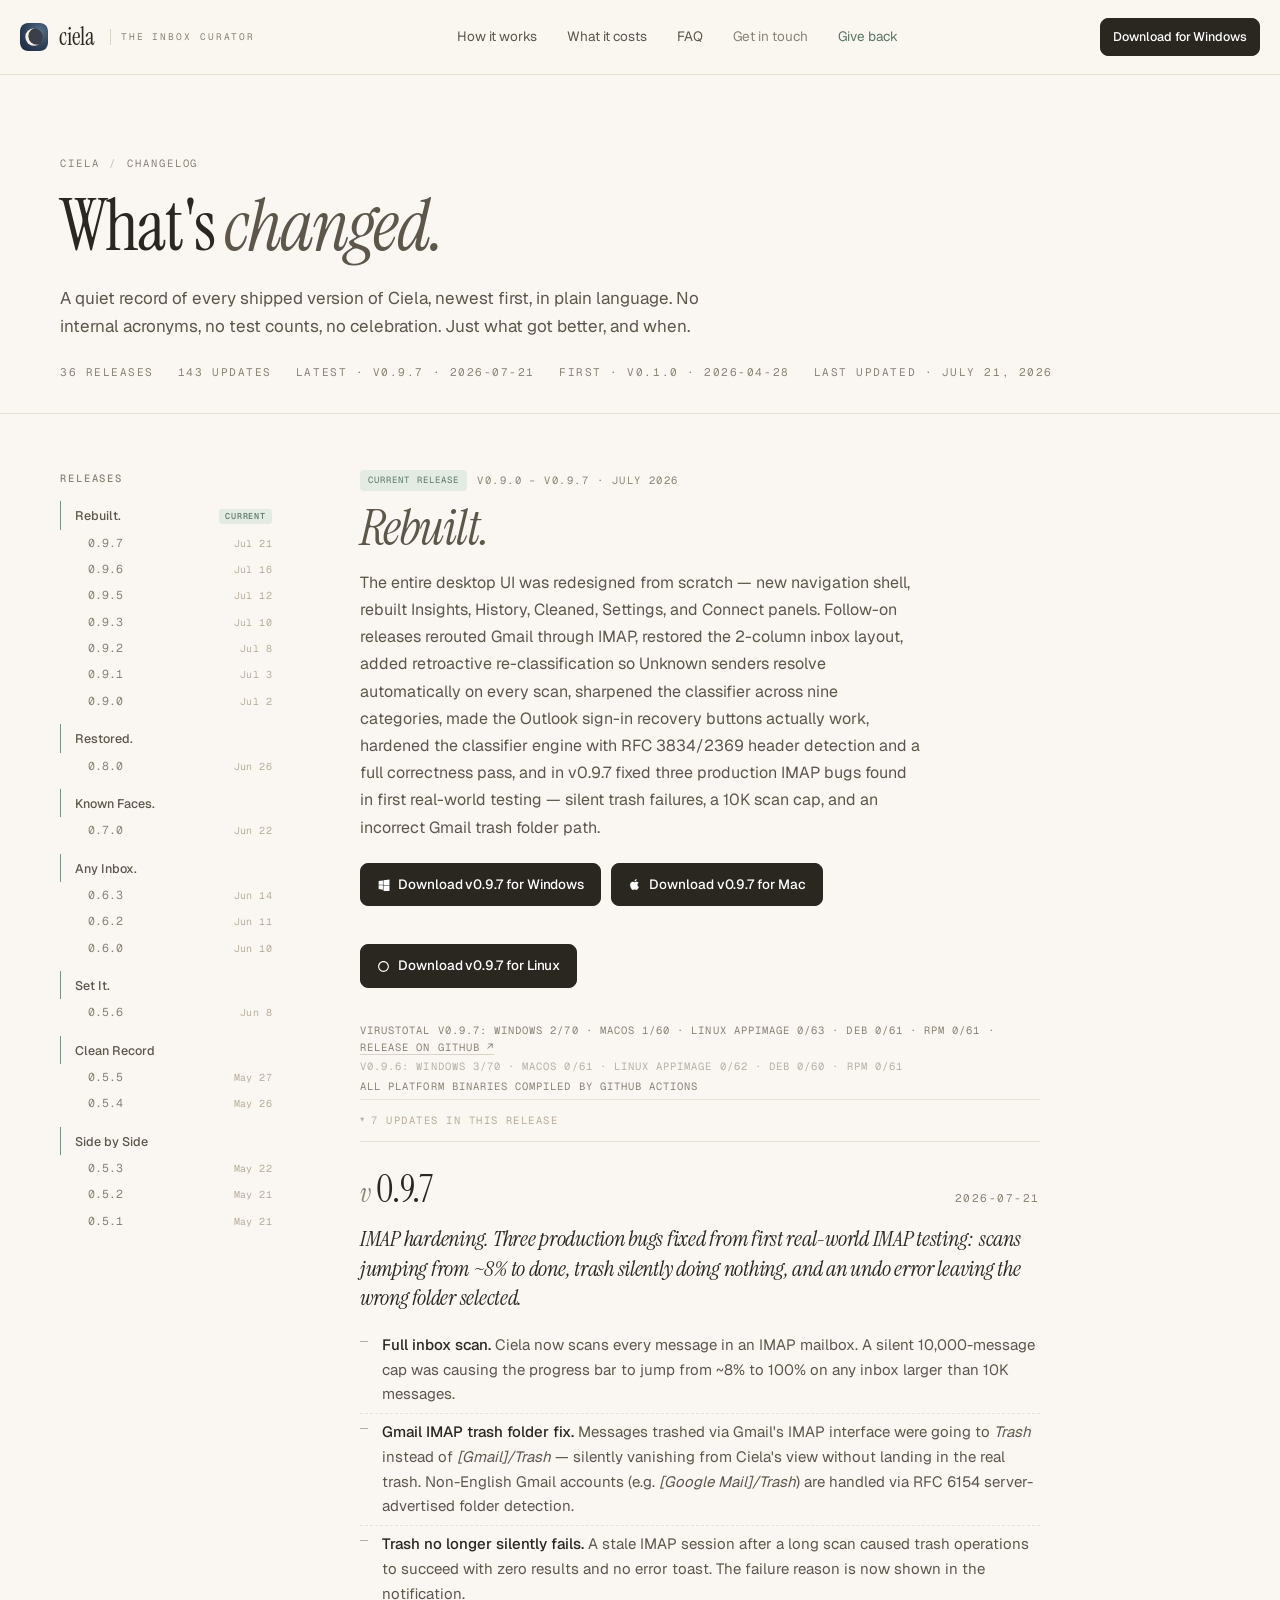
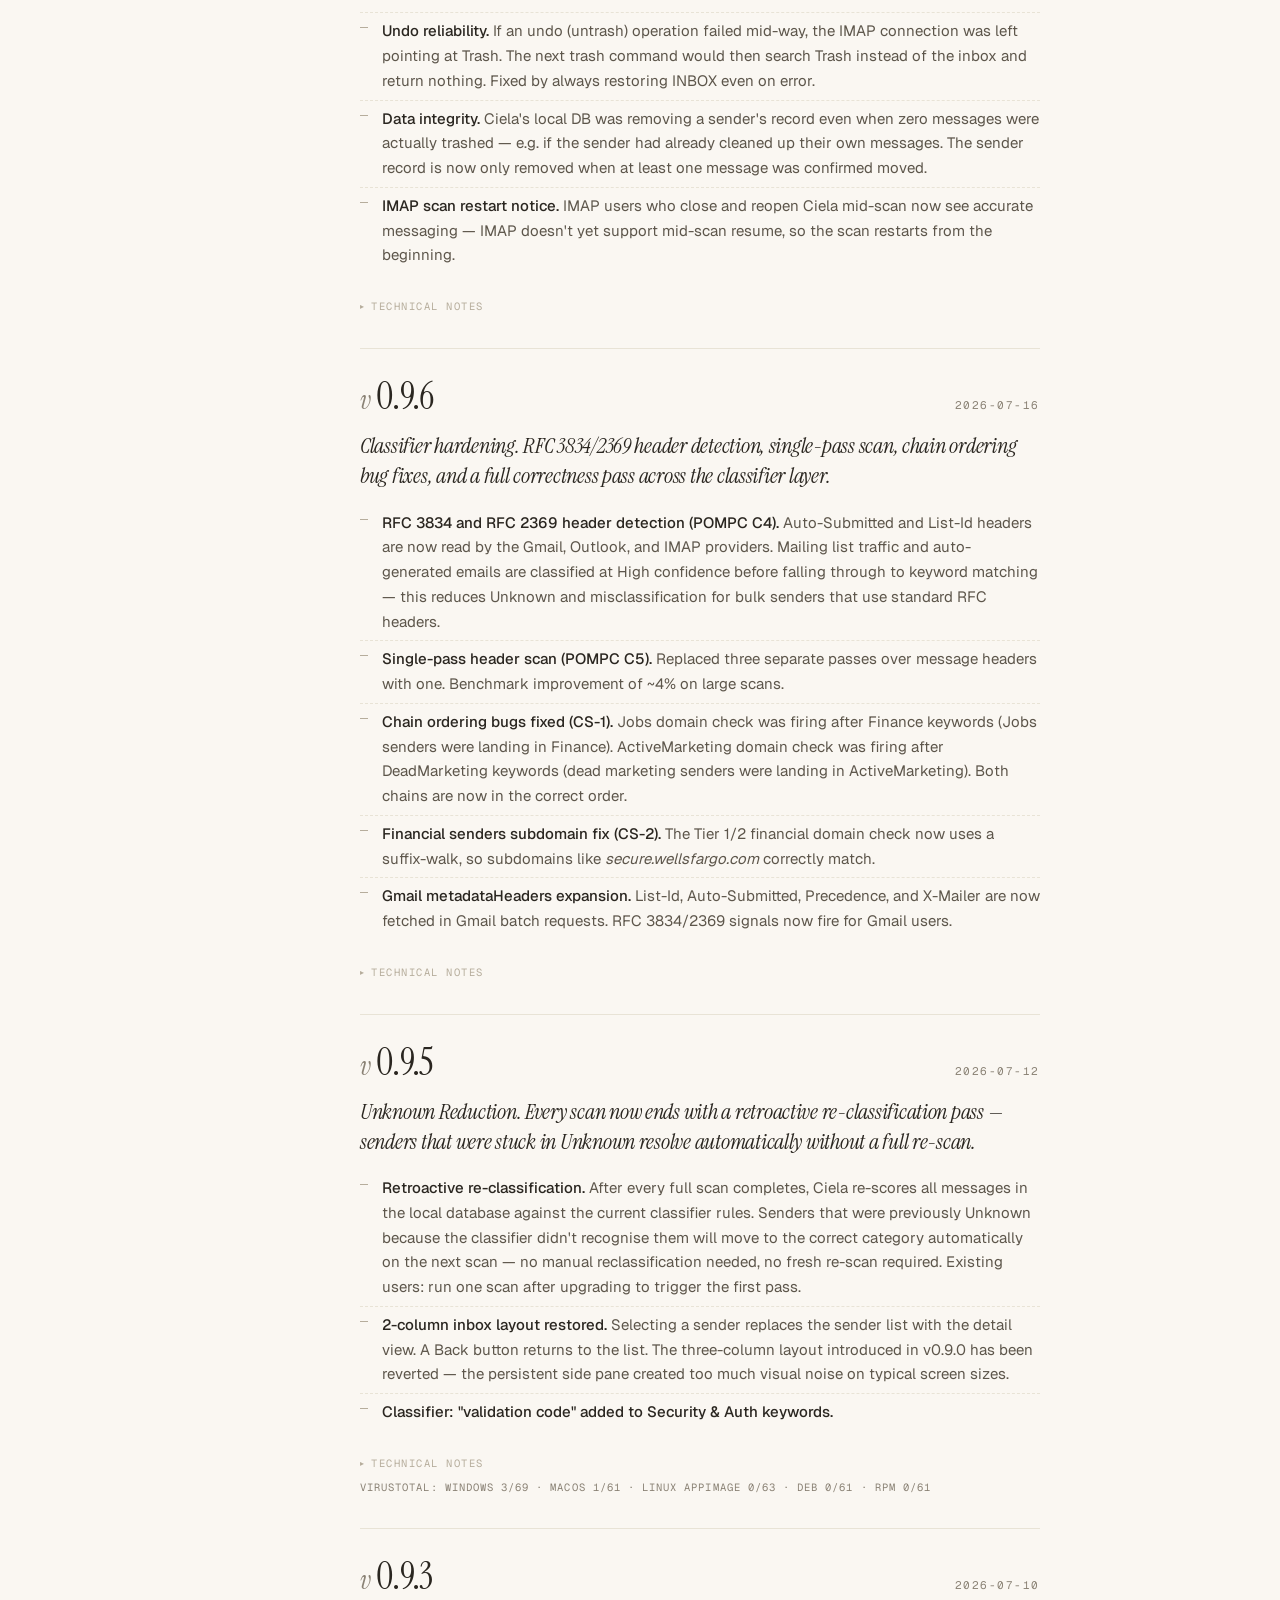
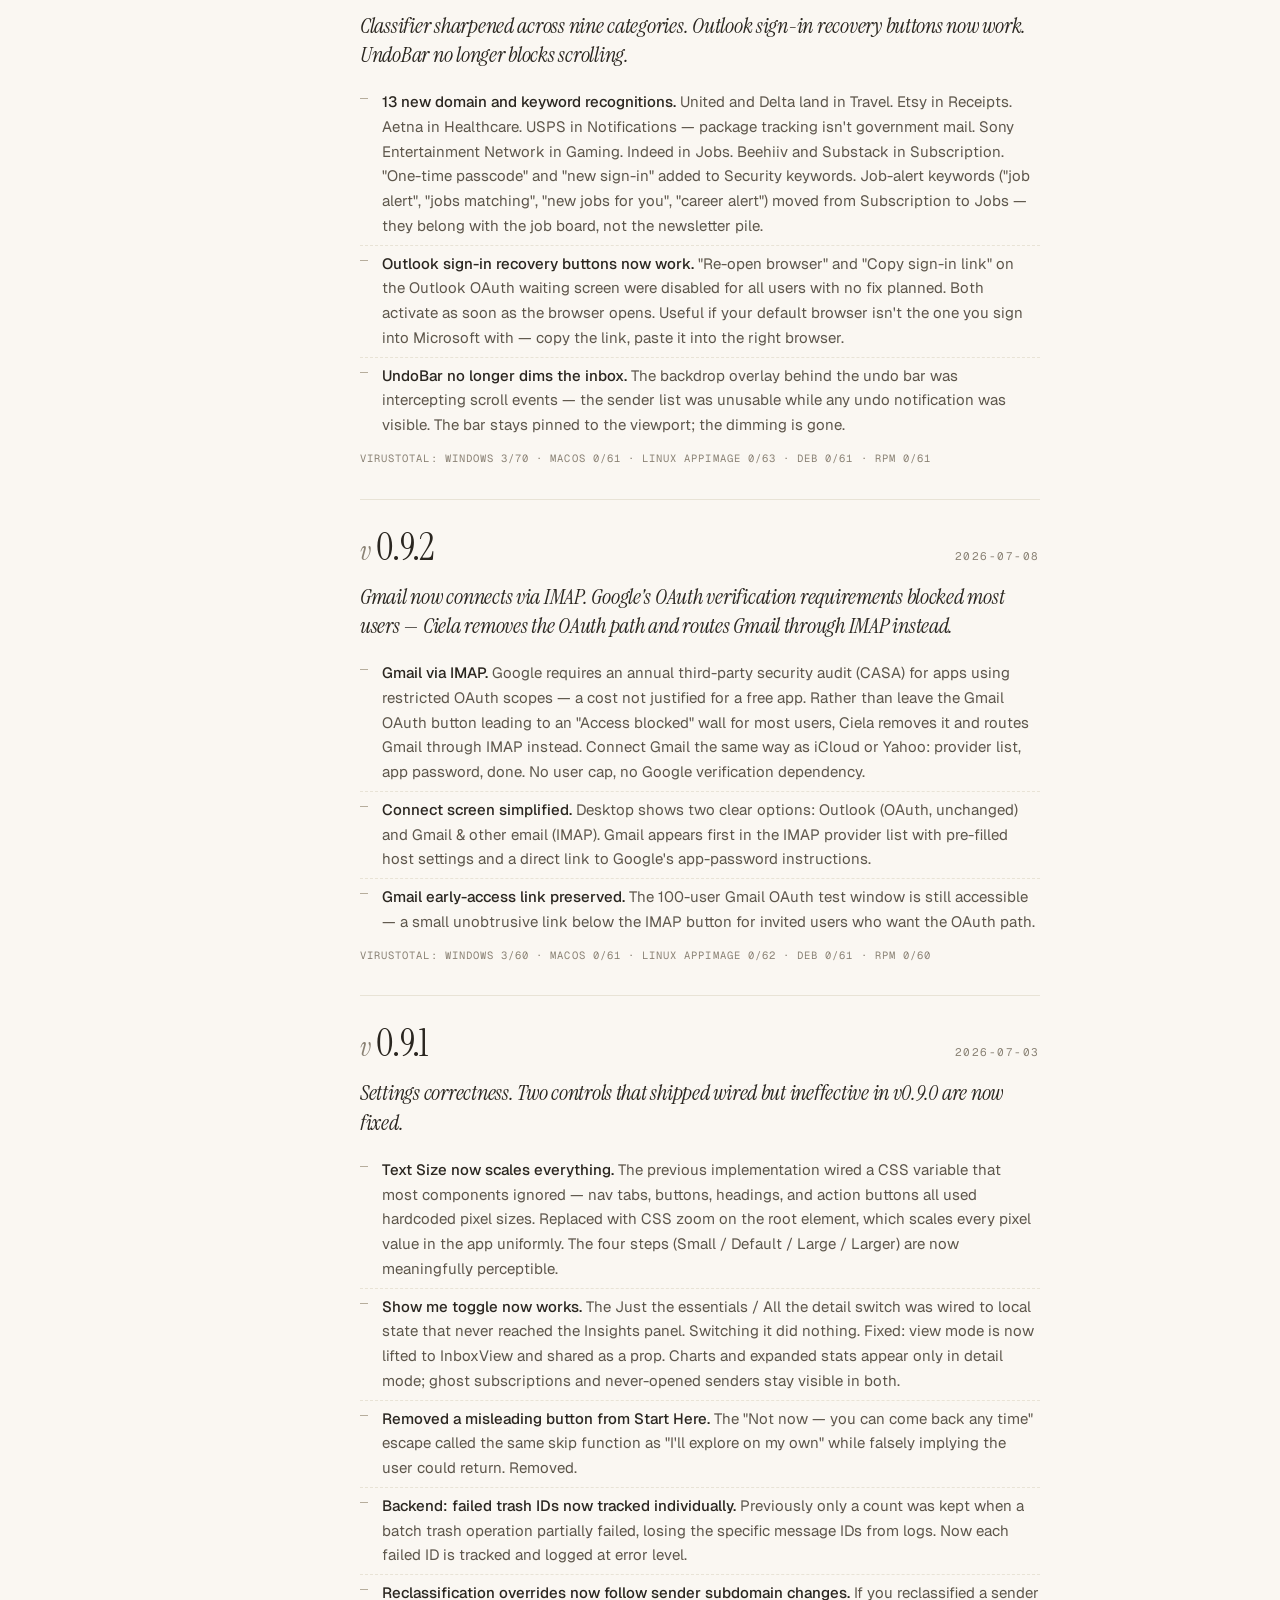
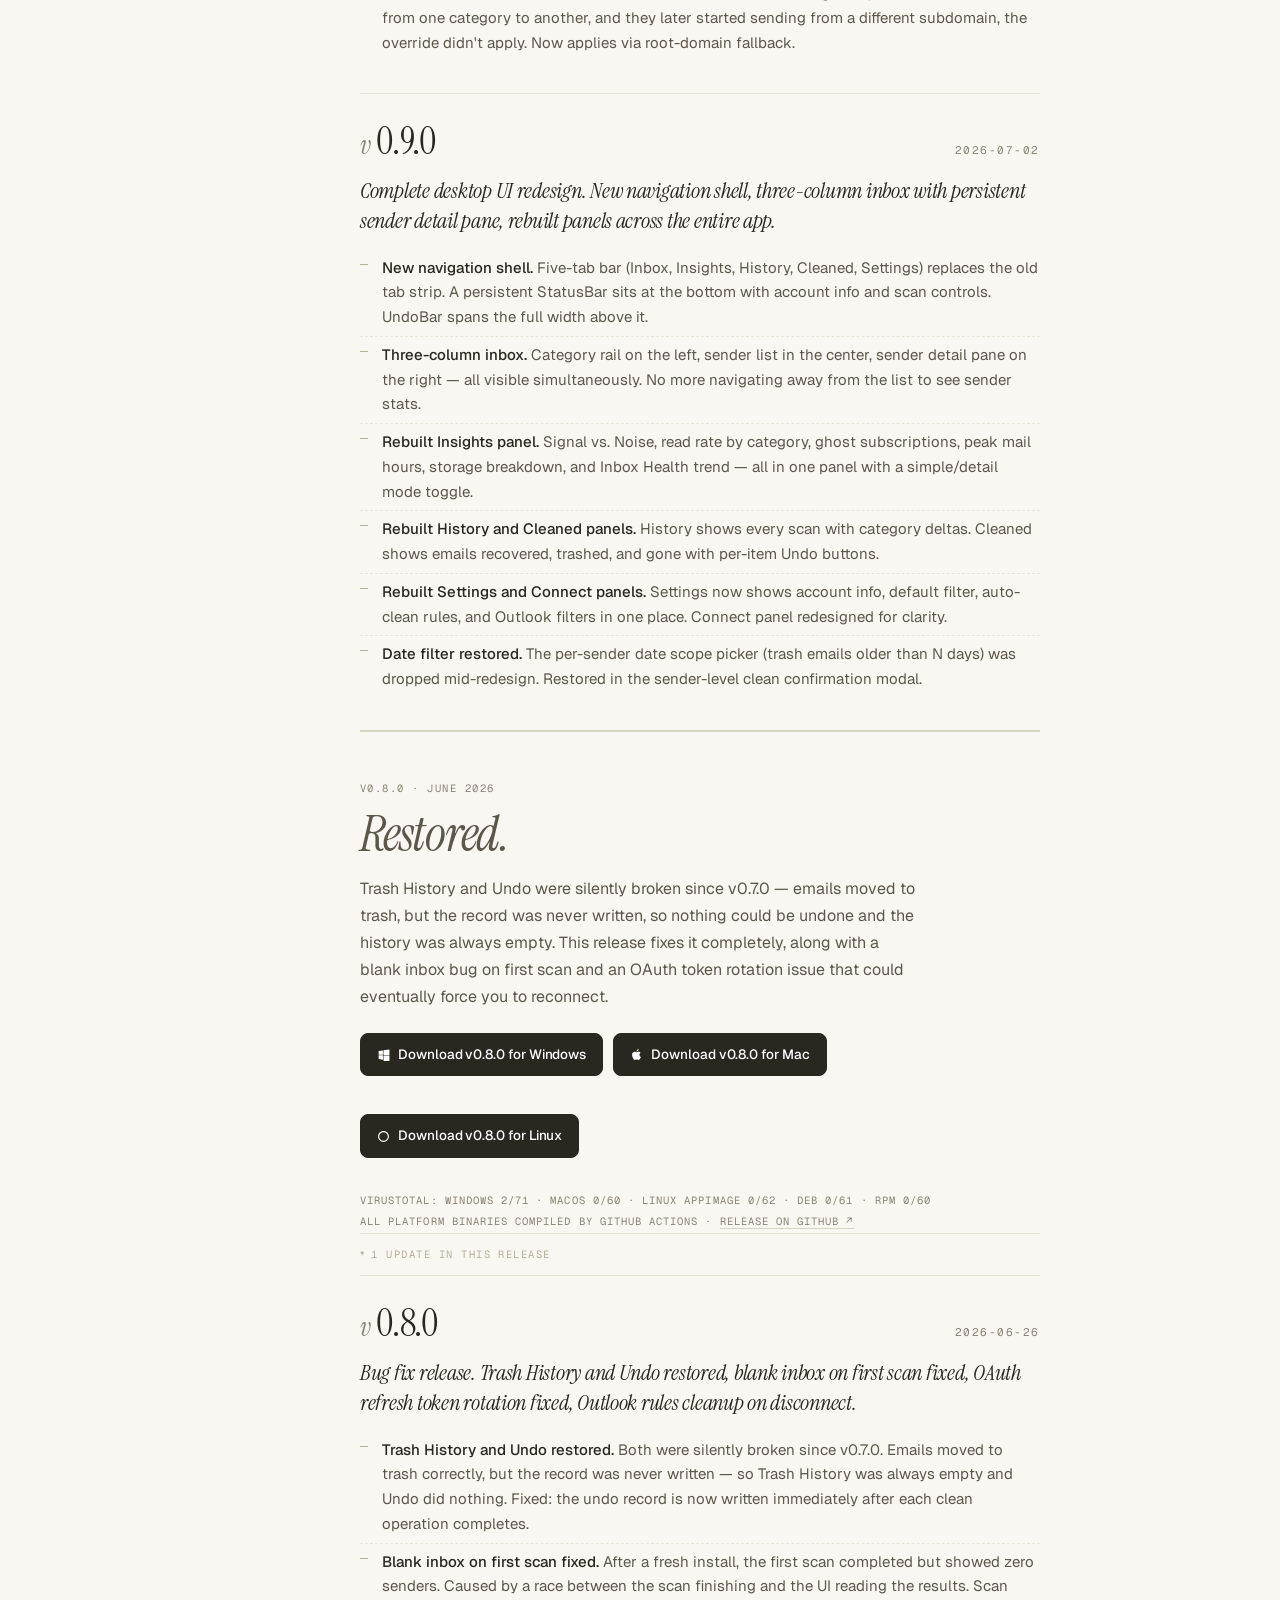
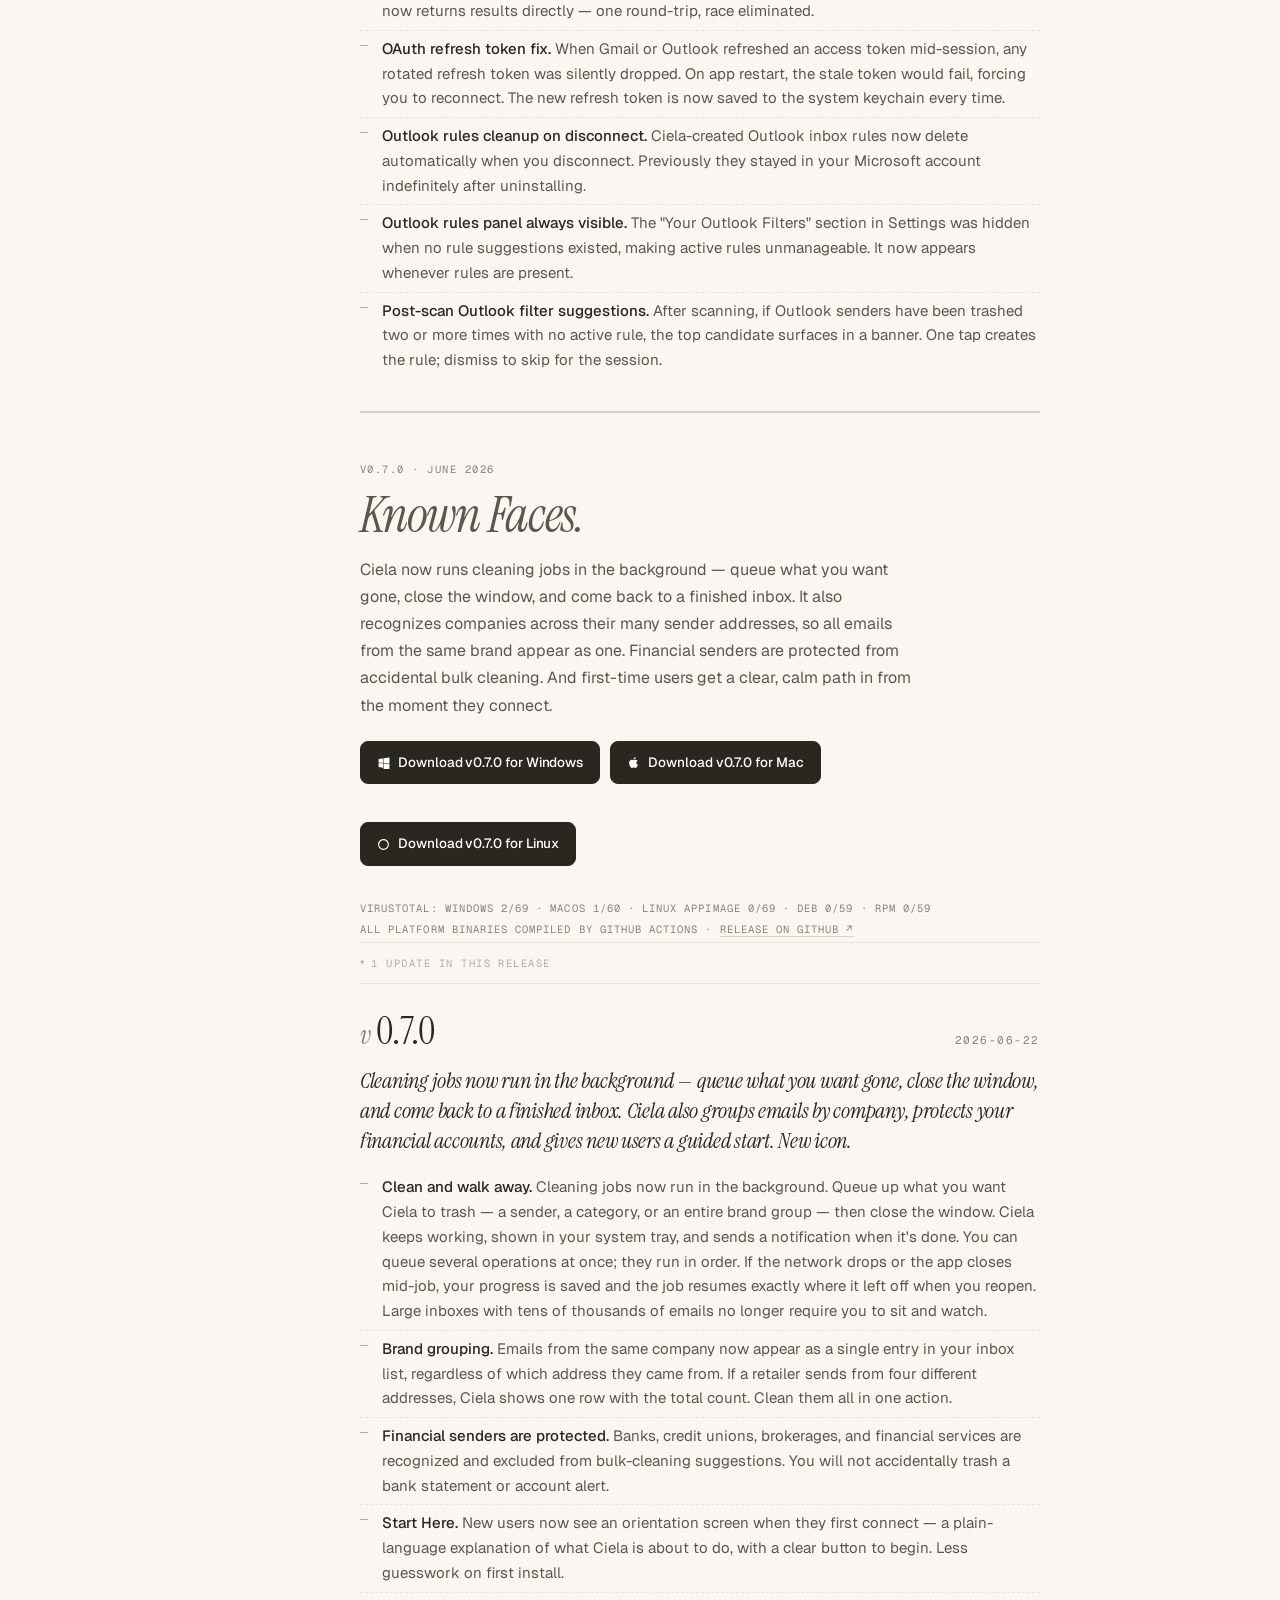
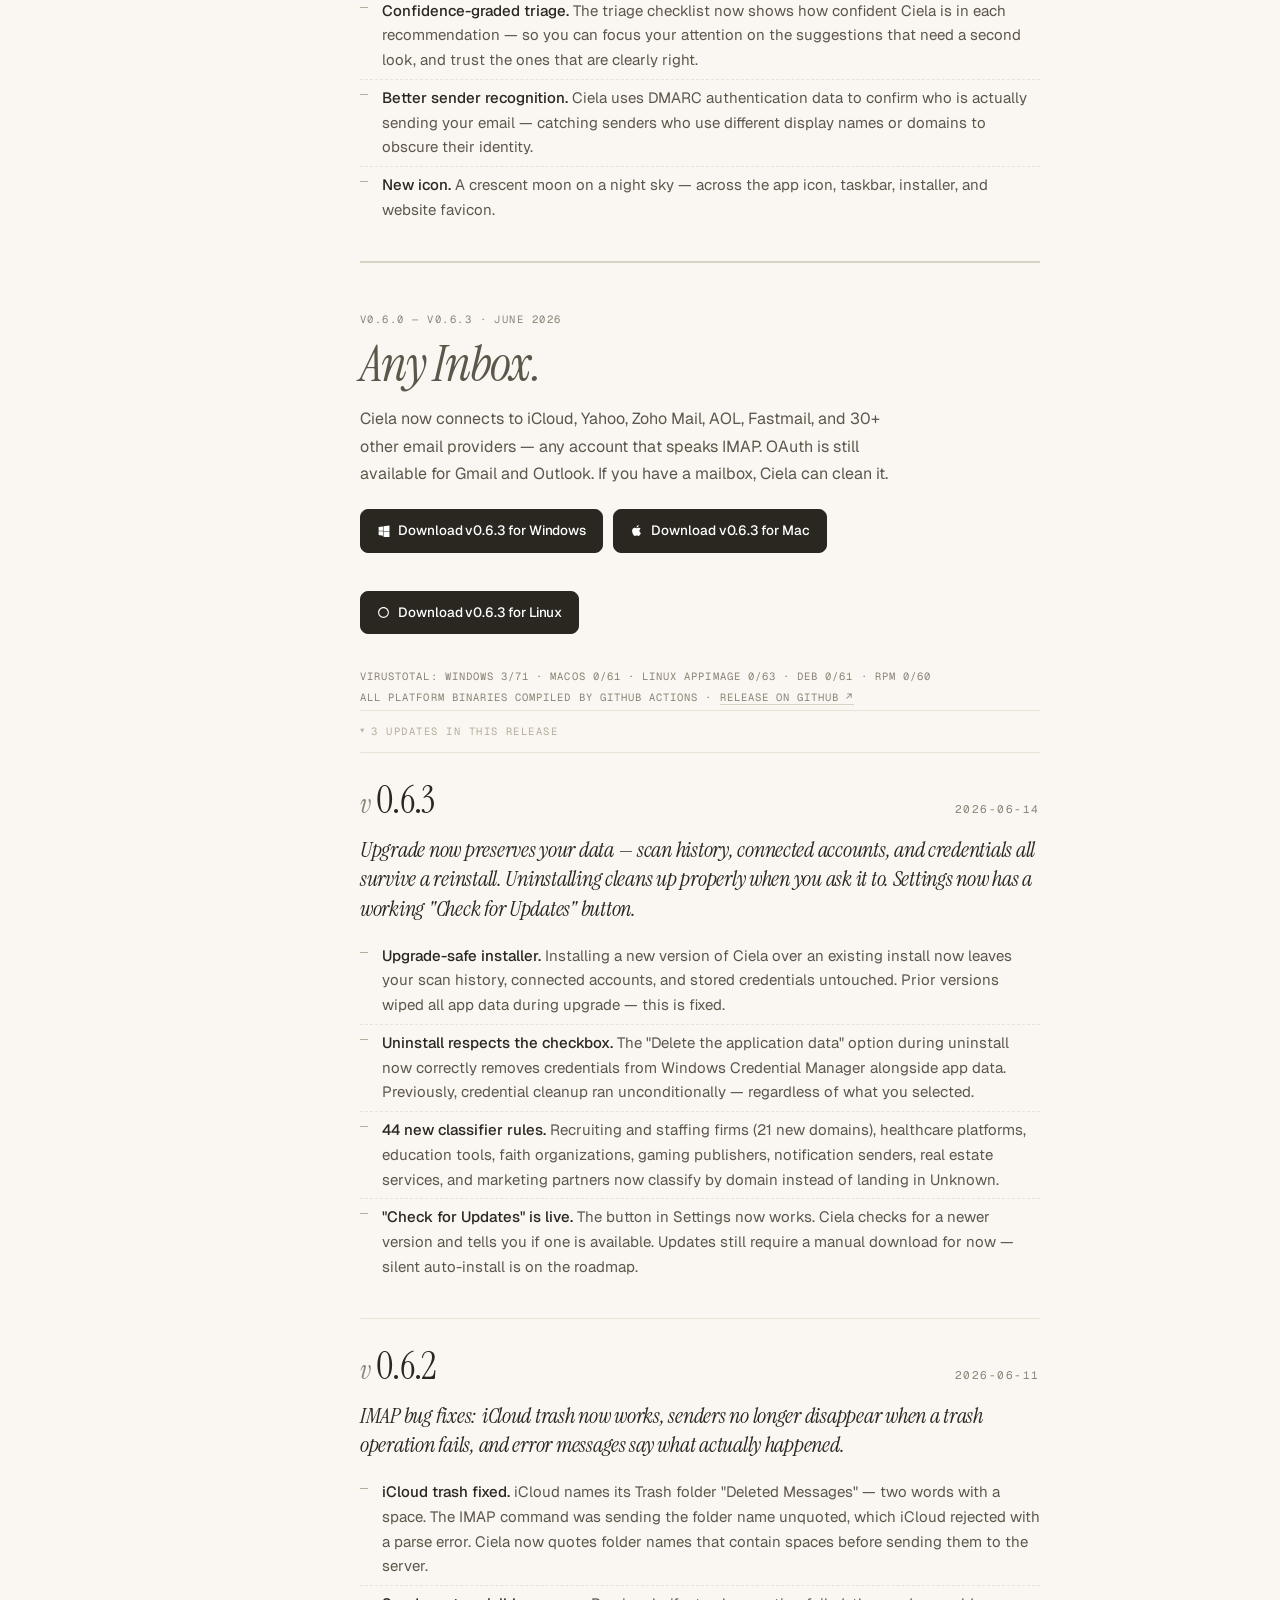
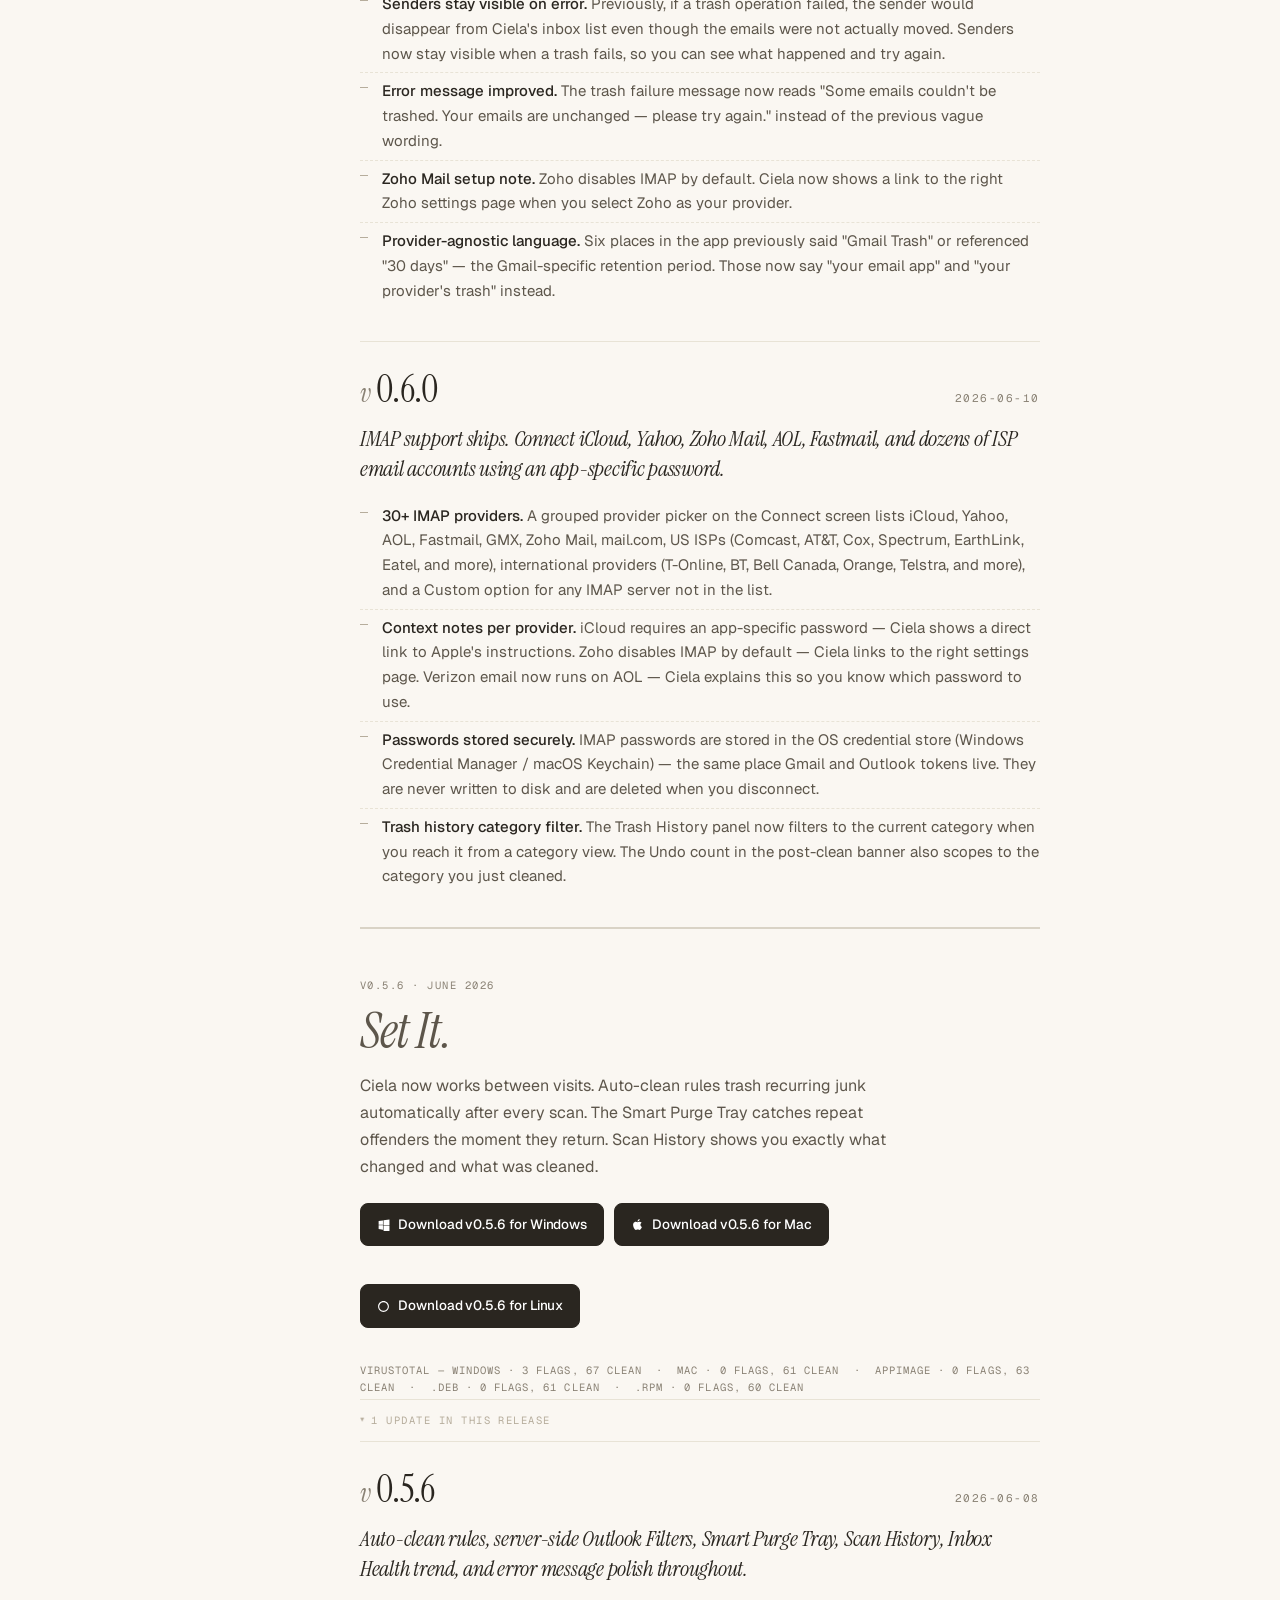
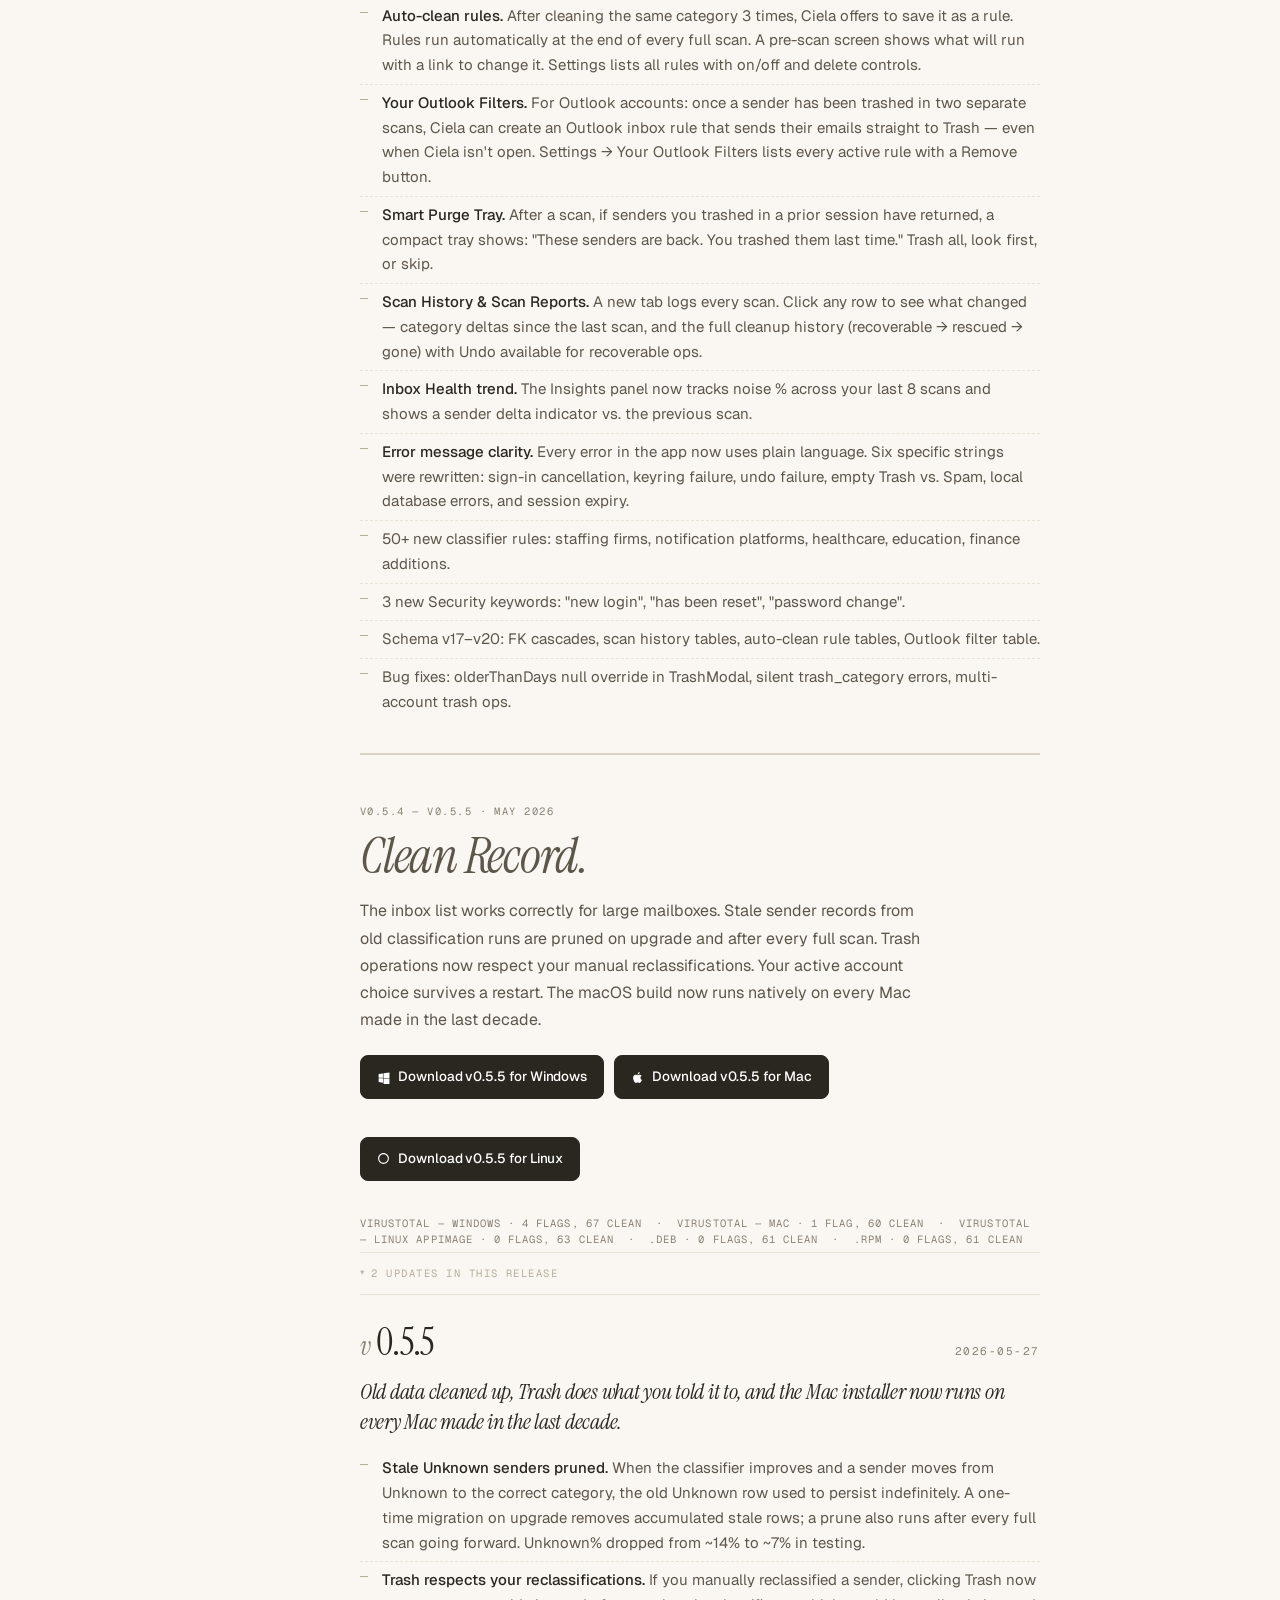
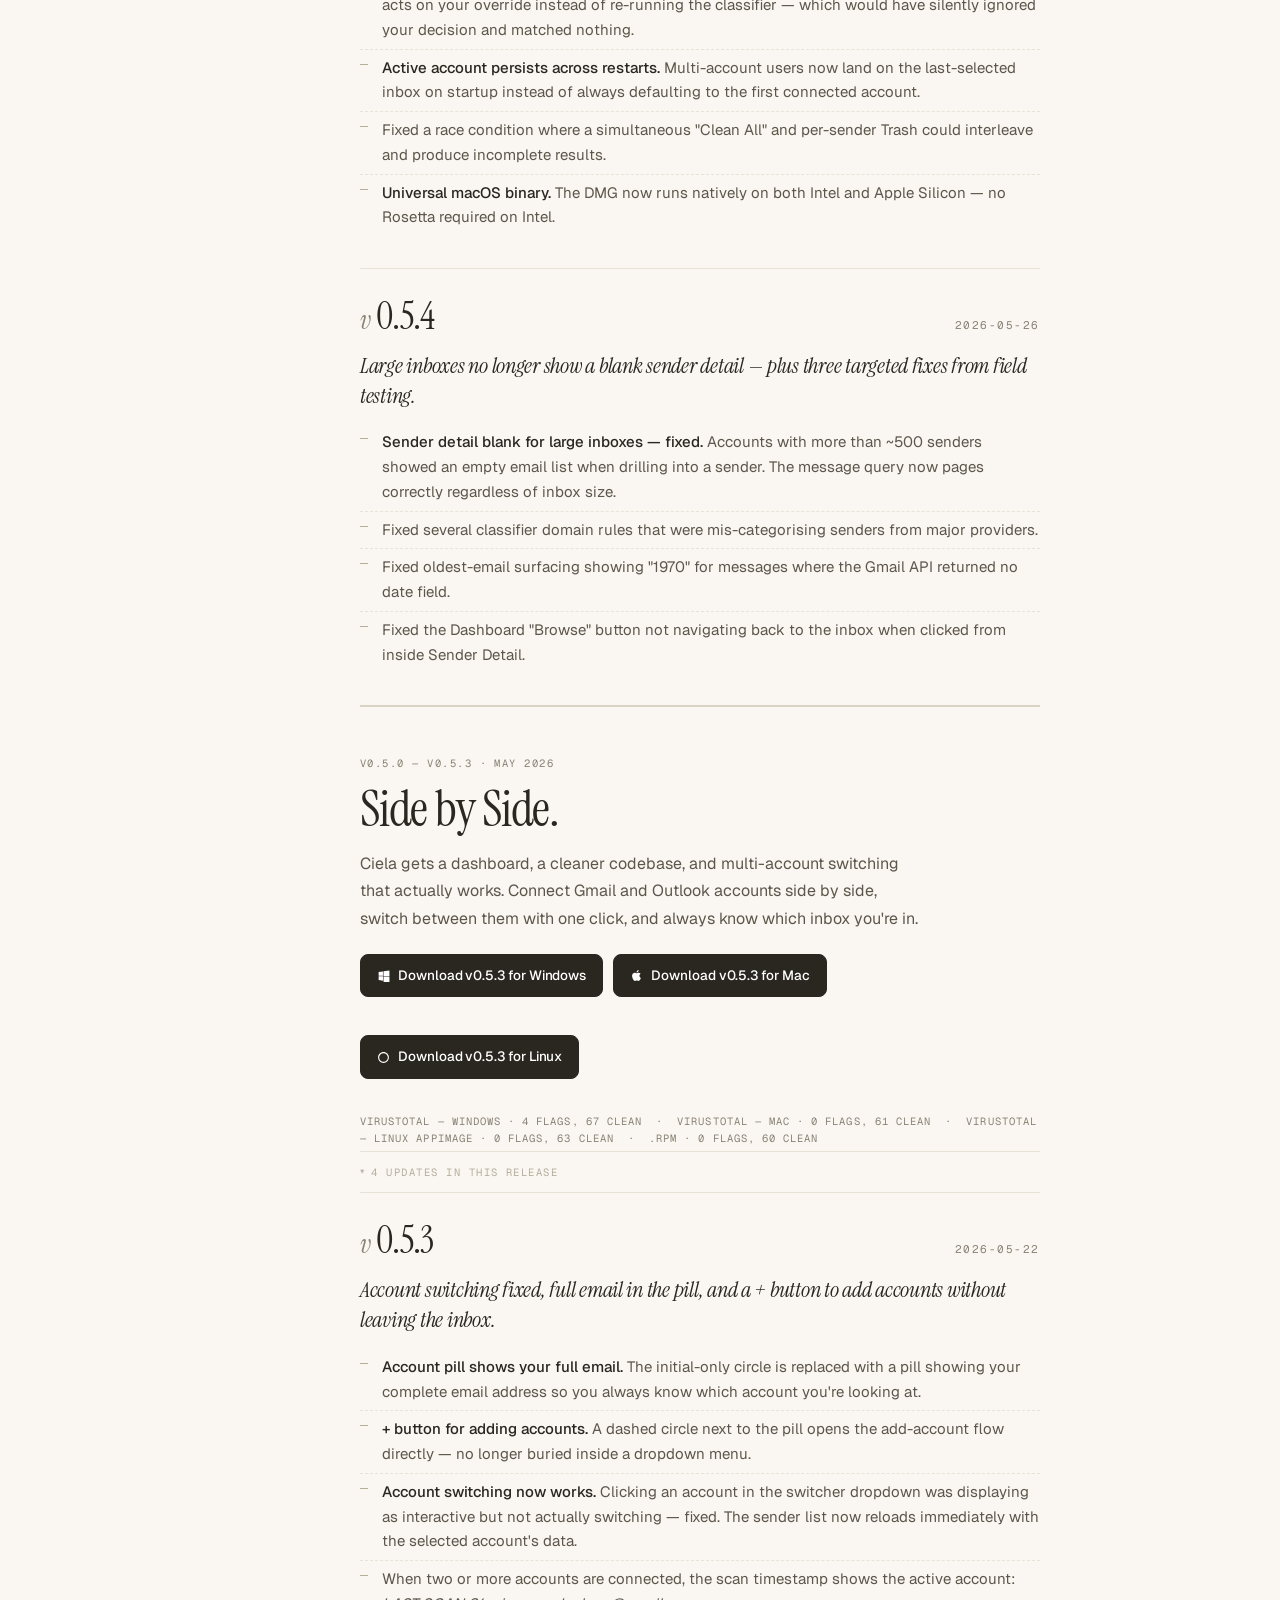
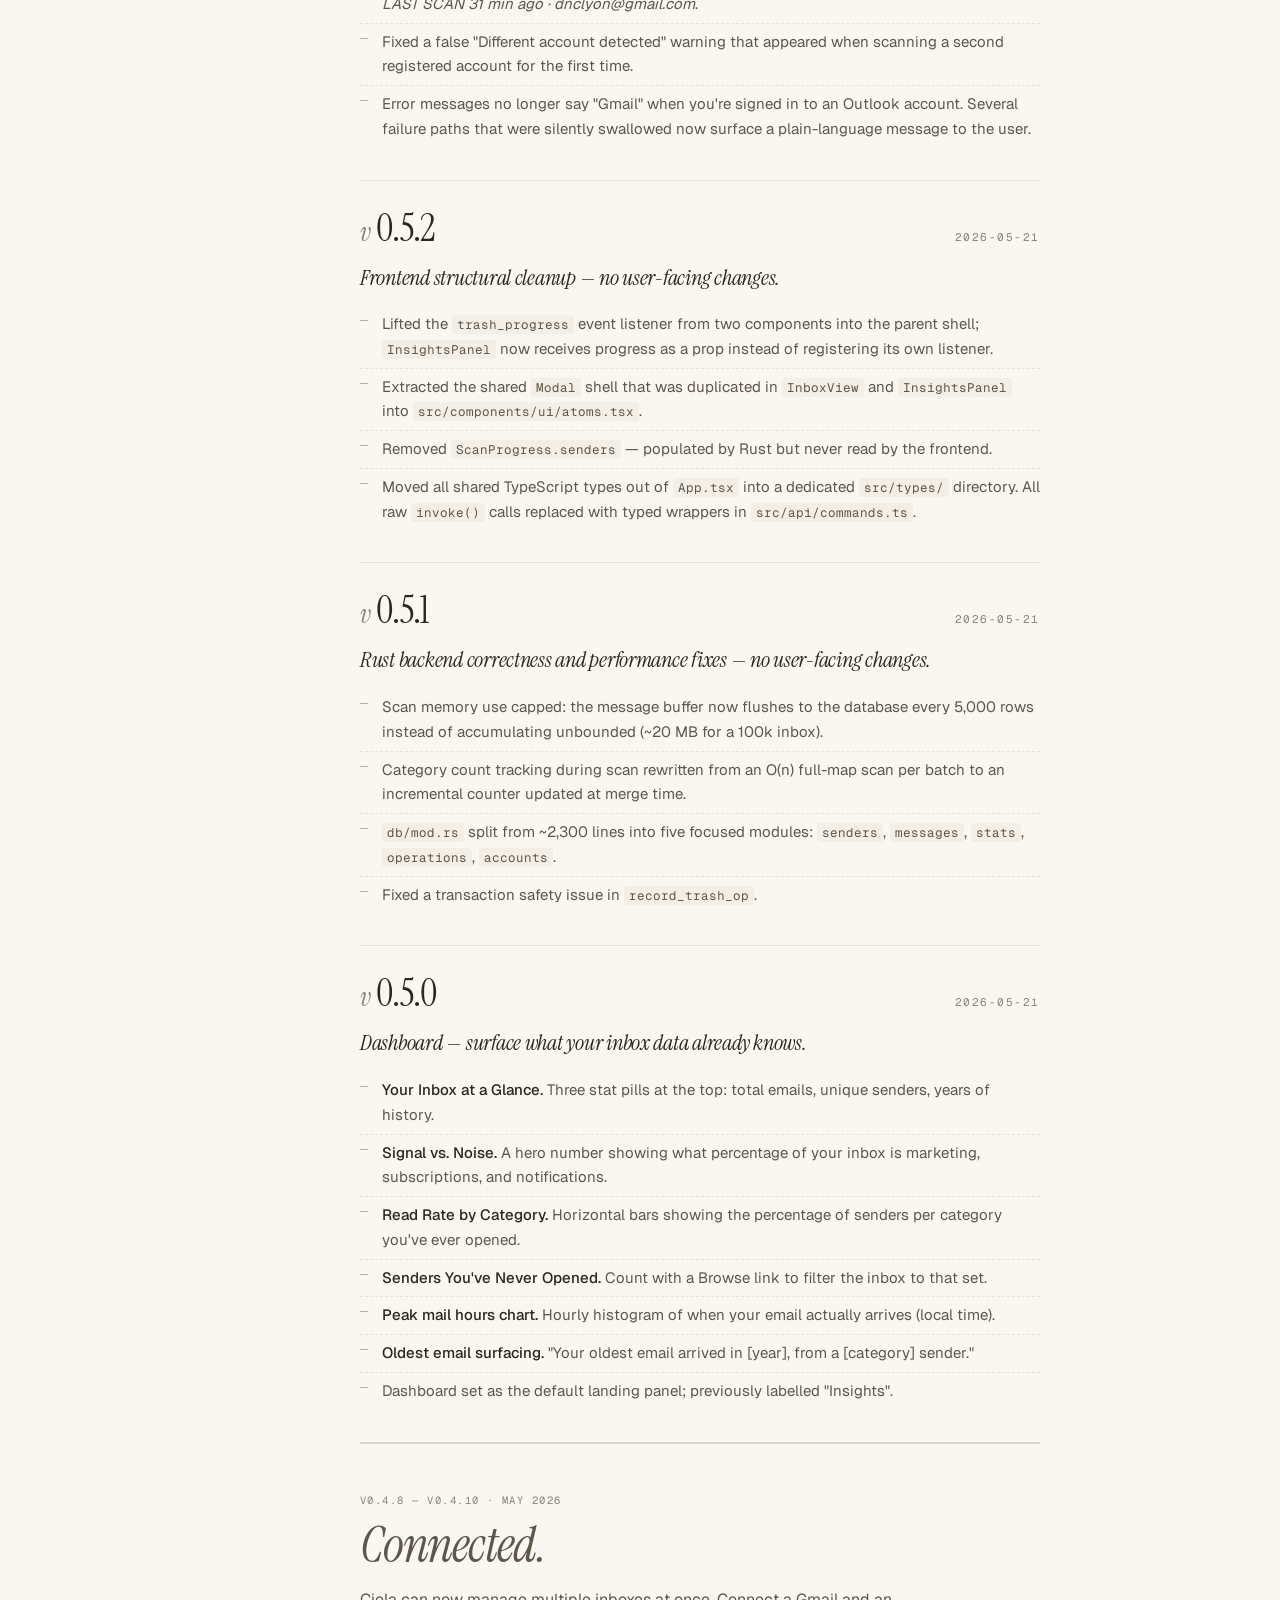
==== Changelog.html @ f8dad8f8 "feat(website): add give.html charity page + Give back nav/footer on all pages New give.html links to" ====
﻿<!doctype html>
<html lang="en">
<head>
<meta charset="utf-8" />
<link rel="icon" type="image/png" href="favicon.png" />
<meta name="viewport" content="width=device-width,initial-scale=1" />
<title>Changelog — Ciela: Free Gmail, Outlook &amp; IMAP Inbox Cleaner</title>
<meta name="description" content="Version history and release notes for Ciela, the free inbox cleaner for Gmail, Outlook, iCloud, Yahoo, Fastmail, and 32+ IMAP providers on Windows, macOS, and Linux. See what's new in every release." />
<meta name="robots" content="index, follow" />
<link rel="canonical" href="https://ciela.app/Changelog.html" />
<meta name="theme-color" content="#faf7f2" />

<!-- Open Graph -->
<meta property="og:type" content="website" />
<meta property="og:url" content="https://ciela.app/Changelog.html" />
<meta property="og:title" content="Changelog — Ciela: Free Gmail, Outlook &amp; IMAP Inbox Cleaner" />
<meta property="og:description" content="Version history and release notes for Ciela, the free inbox cleaner for Gmail, Outlook, iCloud, Yahoo, Fastmail, and 32+ IMAP providers on Windows, macOS, and Linux." />
<meta property="og:site_name" content="Ciela" />
<meta property="og:locale" content="en_US" />

<!-- Twitter Card -->
<meta name="twitter:card" content="summary" />
<meta name="twitter:title" content="Changelog — Ciela: Free Gmail, Outlook &amp; IMAP Inbox Cleaner" />
<meta name="twitter:description" content="Version history and release notes for Ciela, the free inbox cleaner for Gmail, Outlook, iCloud, Yahoo, Fastmail, and 32+ IMAP providers on Windows, macOS, and Linux." />
<meta name="twitter:site" content="@Cielaapp" />
<link rel="preconnect" href="https://fonts.googleapis.com">
<link rel="preconnect" href="https://fonts.gstatic.com" crossorigin>
<link href="https://fonts.googleapis.com/css2?family=Instrument+Serif:ital@0;1&family=Geist:wght@300;400;500;600&family=Geist+Mono:wght@400;500&display=swap" rel="stylesheet">
<style>
  :root{
    --paper:#faf7f2; --paper-2:#f3efe6; --paper-3:#efece6;
    --ink:#2a2620; --ink-2:#5d564b; --ink-3:#8a8275; --ink-4:#b6ad9c;
    --rule:#d9d3c6; --rule-soft:#e8e3d6;
    --sage:#7a9382; --sage-soft:#e3ebe3; --sage-deep:#5b7565;
  }
  *{box-sizing:border-box;}
  html,body{margin:0;padding:0;}
  body{background:var(--paper);color:var(--ink);font-family:"Geist",ui-sans-serif,system-ui,sans-serif;font-size:15px;line-height:1.6;-webkit-font-smoothing:antialiased;}
  a{color:inherit;text-decoration:none;}
  strong{color:var(--ink);font-weight:500;}
  em{font-style:italic;color:var(--ink-2);}
  code{font-family:"Geist Mono",monospace;font-size:12.5px;background:var(--paper-2);padding:1px 5px;border-radius:3px;}
  .wide{max-width:1240px;margin:0 auto;padding:0 40px;}

  .nav{position:sticky;top:0;z-index:30;background:rgba(250,247,242,.86);backdrop-filter:saturate(140%) blur(8px);-webkit-backdrop-filter:saturate(140%) blur(8px);border-bottom:1px solid var(--rule-soft);}
  .nav-inner{display:flex;align-items:center;justify-content:space-between;padding:18px 0;}
  .brand{display:flex;align-items:center;gap:11px;color:var(--ink);}
  .brand .word{font-family:"Instrument Serif",serif;font-size:24px;letter-spacing:-0.01em;line-height:1;}
  .brand .sub{font-family:"Geist Mono",monospace;font-size:9.5px;color:var(--ink-3);letter-spacing:.2em;text-transform:uppercase;margin-left:4px;border-left:1px solid var(--rule);padding-left:10px;}
  .nav-links{display:flex;gap:30px;align-items:center;color:var(--ink-2);font-size:13.5px;}
  .nav-links a:hover{color:var(--ink);}
  .btn{display:inline-flex;align-items:center;gap:8px;padding:10px 16px;border-radius:8px;border:1px solid var(--rule);background:#fff;color:var(--ink);font:inherit;font-size:13.5px;font-weight:500;letter-spacing:-0.005em;cursor:pointer;}
  .btn.dark{background:var(--ink);color:#fff;border-color:var(--ink);}
  .btn.small{padding:8px 12px;font-size:12.5px;}

  .pagehead{padding:80px 0 32px;}
  .crumbs{font-family:"Geist Mono",monospace;font-size:10.5px;letter-spacing:.18em;color:var(--ink-3);text-transform:uppercase;display:flex;align-items:center;gap:10px;}
  .crumbs .sep{opacity:.5;}
  h1.title{font-family:"Instrument Serif",serif;font-weight:400;font-size:72px;line-height:1;letter-spacing:-0.025em;margin:18px 0 0;}
  h1.title .em{font-style:italic;color:var(--ink-2);}
  .lede{color:var(--ink-2);font-size:17px;line-height:1.65;margin-top:22px;max-width:680px;}
  .meta{display:flex;gap:24px;margin-top:24px;font-family:"Geist Mono",monospace;font-size:11px;letter-spacing:.14em;color:var(--ink-3);text-transform:uppercase;}
  hr.rule{border:0;height:1px;background:var(--rule-soft);margin:0;}

  /* ── Layout ── */
  .layout{display:grid;grid-template-columns:220px 1fr;gap:80px;padding:56px 0 96px;align-items:start;}

  /* ── Sidebar TOC ── */
  .toc{position:sticky;top:120px;max-height:calc(100vh - 140px);overflow:auto;padding-right:8px;}
  .toc h4{font-family:"Geist Mono",monospace;font-size:10.5px;letter-spacing:.18em;color:var(--ink-3);text-transform:uppercase;margin:0 0 14px;font-weight:500;}
  .toc-release{margin-bottom:6px;}
  .toc-rel{display:flex;align-items:center;gap:8px;font-size:12.5px;font-weight:500;color:var(--ink-2);padding:7px 0 5px 14px;border-left:2px solid var(--sage);margin-left:-1px;line-height:1.3;}
  .toc-rel:hover{color:var(--ink);}
  .toc-rel .toc-rel-name{flex:1;}
  .toc-rel.wip{border-left-color:var(--ink-4);color:var(--ink-3);}
  .toc-badge{font-family:"Geist Mono",monospace;font-size:8.5px;letter-spacing:.1em;text-transform:uppercase;background:var(--sage-soft);color:var(--sage-deep);padding:2px 6px;border-radius:3px;white-space:nowrap;}
  .toc-badge.wip{background:var(--paper-3);color:var(--ink-3);}
  .toc-pushes{padding:0 0 4px 0;}
  .toc-pushes a{display:flex;justify-content:space-between;align-items:baseline;font-size:12px;color:var(--ink-3);padding:4px 0 4px 28px;border-left:1px solid var(--rule-soft);margin-left:-1px;gap:12px;}
  .toc-pushes a:hover{color:var(--ink-2);}
  .toc-pushes .tnum{font-family:"Geist Mono",monospace;font-size:11.5px;}
  .toc-pushes .tdate{font-family:"Geist Mono",monospace;font-size:10px;color:var(--ink-4);letter-spacing:.04em;}

  /* ── Stream ── */
  .stream{max-width:680px;}

  /* ── Release sections ── */
  .release{padding:48px 0 0;border-top:2px solid var(--rule);}
  .release:first-child{border-top:0;padding-top:0;}
  .rel-eyebrow{display:flex;align-items:center;gap:10px;margin-bottom:12px;font-family:"Geist Mono",monospace;font-size:10.5px;letter-spacing:.14em;color:var(--ink-3);text-transform:uppercase;}
  .rel-badge{background:var(--sage-soft);color:var(--sage-deep);padding:3px 8px;border-radius:4px;font-size:9px;letter-spacing:.12em;font-family:"Geist Mono",monospace;}
  .rel-badge.wip{background:var(--paper-3);color:var(--ink-3);}
  .rel-title{font-family:"Instrument Serif",serif;font-weight:400;font-size:50px;letter-spacing:-0.025em;line-height:1;margin:0 0 16px;color:var(--ink);}
  .rel-title em{font-style:italic;color:var(--ink-2);}
  .rel-lede{font-size:16px;line-height:1.7;color:var(--ink-2);margin:0 0 22px;max-width:560px;}
  .rel-empty{padding:4px 0 28px;color:var(--ink-4);font-size:14px;font-style:italic;line-height:1.6;}
  .rel-download{margin-bottom:28px;}

  /* ── Sub-releases expand ── */
  .sub-releases{border-top:1px solid var(--rule-soft);margin-top:4px;}
  .sub-releases>summary{display:flex;align-items:center;gap:6px;padding:12px 0;font-family:"Geist Mono",monospace;font-size:10.5px;letter-spacing:.14em;color:var(--ink-4);text-transform:uppercase;cursor:pointer;list-style:none;user-select:none;}
  .sub-releases>summary::-webkit-details-marker{display:none;}
  .sub-releases>summary::before{content:"▸";font-size:8px;transition:transform .15s;display:inline-block;}
  .sub-releases[open]>summary::before{transform:rotate(90deg);}
  .sub-releases>summary:hover{color:var(--ink-3);}

  /* ── Version entries (inside sub-stream) ── */
  .sub-stream .version{padding:28px 0 32px;border-top:1px solid var(--rule-soft);}
  .ver-head{display:flex;align-items:baseline;justify-content:space-between;margin-bottom:16px;gap:24px;}
  .ver-head h2{font-family:"Instrument Serif",serif;font-weight:400;font-size:38px;letter-spacing:-0.02em;line-height:1;margin:0;}
  .vnum::before{content:"v";color:var(--ink-3);font-style:italic;font-size:0.7em;margin-right:6px;}
  .vdate{font-family:"Geist Mono",monospace;font-size:11px;letter-spacing:.14em;color:var(--ink-3);text-transform:uppercase;white-space:nowrap;}
  .summary{font-family:"Instrument Serif",serif;font-size:22px;line-height:1.35;letter-spacing:-0.012em;color:var(--ink);margin:0 0 14px;font-style:italic;}
  .notes{margin:0;padding:0;list-style:none;}
  .notes li{position:relative;padding:6px 0 6px 22px;color:var(--ink-2);font-size:15px;line-height:1.65;}
  .notes li::before{content:"";position:absolute;left:0;top:14px;width:8px;height:1px;background:var(--ink-4);}
  .notes li+li{border-top:1px dashed var(--rule-soft);}
  .micro{font-family:"Geist Mono",monospace;font-size:10.5px;letter-spacing:.1em;color:var(--ink-3);text-transform:uppercase;margin-top:6px;}

  /* ── Technical notes (collapsible) ── */
  .tech-notes{margin-top:18px;}
  .tech-notes summary{display:inline-flex;align-items:center;gap:6px;font-family:"Geist Mono",monospace;font-size:10.5px;letter-spacing:.14em;color:var(--ink-4);text-transform:uppercase;cursor:pointer;list-style:none;user-select:none;}
  .tech-notes summary::-webkit-details-marker{display:none;}
  .tech-notes summary::before{content:"▸";font-size:8px;transition:transform .15s;display:inline-block;}
  .tech-notes[open] summary::before{transform:rotate(90deg);}
  .tech-notes summary:hover{color:var(--ink-3);}
  .tech-notes .tech-body{margin-top:10px;padding:12px 16px;background:var(--paper-2);border:1px solid var(--rule-soft);border-radius:6px;}
  .tech-body ul{margin:0;padding:0;list-style:none;}
  .tech-body li{position:relative;padding:4px 0 4px 18px;font-family:"Geist Mono",monospace;font-size:11.5px;color:var(--ink-3);line-height:1.6;}
  .tech-body li::before{content:"";position:absolute;left:0;top:12px;width:6px;height:1px;background:var(--ink-4);}
  .tech-body li+li{border-top:1px dashed var(--rule-soft);}

  /* ── Footer ── */
  footer{border-top:1px solid var(--rule-soft);padding:48px 0 36px;background:var(--paper-2);margin-top:24px;}
  .foot-grid{display:grid;grid-template-columns:1.5fr 1fr 1fr 1fr;gap:48px;}
  .foot-grid h4{font-family:"Geist Mono",monospace;font-size:10.5px;letter-spacing:.16em;color:var(--ink-3);text-transform:uppercase;margin:0 0 14px;font-weight:500;}
  .foot-grid a{display:block;color:var(--ink-2);font-size:13.5px;padding:4px 0;}
  .foot-grid a:hover{color:var(--ink);}
  .foot-bottom{display:flex;justify-content:space-between;align-items:center;margin-top:40px;padding-top:24px;border-top:1px solid var(--rule-soft);color:var(--ink-3);font-family:"Geist Mono",monospace;font-size:11px;letter-spacing:.06em;}
  .foot-bottom .right{display:flex;gap:18px;align-items:center;}
  .muted{color:var(--ink-3);}

  @media (max-width:900px){
    .layout{grid-template-columns:1fr;gap:24px;}
    .toc{position:static;max-height:none;}
    h1.title{font-size:48px;}
    .foot-grid{grid-template-columns:1fr 1fr;}
    .nav-links{display:none;}
    .nav-right{display:none;}
    .brand .sub{display:none;}
    .foot-bottom{flex-direction:column;gap:12px;text-align:center;}
    .foot-bottom .right{justify-content:center;}
  }
</style>
</head>
<body>

<nav class="nav">
  <div class="wide nav-inner">
    <a class="brand" href="https://ciela.app/" aria-label="Ciela home">
      <svg width="28" height="28" viewBox="0 0 100 100" aria-hidden style="border-radius:8px;">
        <defs>
          <radialGradient id="nav-sky" cx="0.7" cy="0.3" r="1.05"><stop offset="0%" stop-color="#56708a"/><stop offset="48%" stop-color="#2f435a"/><stop offset="100%" stop-color="#16203a"/></radialGradient>
          <mask id="nav-cre"><rect width="100" height="100" fill="black"/><circle cx="50" cy="50" r="31" fill="white"/><circle cx="61" cy="47" r="31" fill="black"/></mask>
        </defs>
        <rect width="100" height="100" rx="22" fill="url(#nav-sky)"/>
        <circle cx="50" cy="50" r="31" fill="#3a3f4a"/>
        <rect width="100" height="100" fill="#f5efe4" mask="url(#nav-cre)"/>
      </svg>
      <span class="word">ciela</span>
      <span class="sub">the inbox curator</span>
    </a>
    <div class="nav-links">
      <a href="https://ciela.app/#how">How it works</a>
      <a href="https://ciela.app/#free">What it costs</a>
      <a href="https://ciela.app/#faq">FAQ</a>
      <a href="contact.html" class="muted">Get in touch</a>
      <a href="give.html" style="color:var(--sage-deep);">Give back</a>
    </div>
    <div class="nav-right">
      <a class="btn dark small" href="https://ciela.app/#download">Download for Windows</a>
    </div>
  </div>
</nav>

<header class="pagehead">
  <div class="wide">
    <div class="crumbs"><a href="https://ciela.app/">Ciela</a><span class="sep">/</span><span>Changelog</span></div>
    <h1 class="title">What's <span class="em">changed.</span></h1>
    <p class="lede">
      A quiet record of every shipped version of Ciela, newest first, in plain language. No internal acronyms, no test counts, no celebration. Just what got better, and when.
    </p>
    <div class="meta">
      <span>36 RELEASES</span>
      <span>143 UPDATES</span>
      <span>LATEST · v0.9.7 · 2026-07-21</span>
      <span>FIRST · v0.1.0 · 2026-04-28</span>
      <span>LAST UPDATED · JULY 21, 2026</span>
    </div>
  </div>
</header>

<hr class="rule"/>

<section class="wide">
  <div class="layout">

    <!-- ── Sidebar TOC ── -->
    <aside class="toc">
      <h4>Releases</h4>

      <div class="toc-release">
        <a class="toc-rel" href="#rel-rebuilt">
          <span class="toc-rel-name">Rebuilt.</span>
          <span class="toc-badge">Current</span>
        </a>
        <div class="toc-pushes">
          <a href="#v-0-9-7"><span class="tnum">0.9.7</span><span class="tdate">Jul 21</span></a>
          <a href="#v-0-9-6"><span class="tnum">0.9.6</span><span class="tdate">Jul 16</span></a>
          <a href="#v-0-9-5"><span class="tnum">0.9.5</span><span class="tdate">Jul 12</span></a>
          <a href="#v-0-9-3"><span class="tnum">0.9.3</span><span class="tdate">Jul 10</span></a>
          <a href="#v-0-9-2"><span class="tnum">0.9.2</span><span class="tdate">Jul 8</span></a>
          <a href="#v-0-9-1"><span class="tnum">0.9.1</span><span class="tdate">Jul 3</span></a>
          <a href="#v-0-9-0"><span class="tnum">0.9.0</span><span class="tdate">Jul 2</span></a>
        </div>
      </div>

      <div class="toc-release">
        <a class="toc-rel" href="#rel-restored">
          <span class="toc-rel-name">Restored.</span>
        </a>
        <div class="toc-pushes">
          <a href="#v-0-8-0"><span class="tnum">0.8.0</span><span class="tdate">Jun 26</span></a>
        </div>
      </div>

      <div class="toc-release">
        <a class="toc-rel" href="#rel-knownfaces">
          <span class="toc-rel-name">Known Faces.</span>
        </a>
        <div class="toc-pushes">
          <a href="#v-0-7-0"><span class="tnum">0.7.0</span><span class="tdate">Jun 22</span></a>
        </div>
      </div>

      <div class="toc-release">
        <a class="toc-rel" href="#rel-anyinbox">
          <span class="toc-rel-name">Any Inbox.</span>
        </a>
        <div class="toc-pushes">
          <a href="#v-0-6-3"><span class="tnum">0.6.3</span><span class="tdate">Jun 14</span></a>
          <a href="#v-0-6-2"><span class="tnum">0.6.2</span><span class="tdate">Jun 11</span></a>
          <a href="#v-0-6-0"><span class="tnum">0.6.0</span><span class="tdate">Jun 10</span></a>
        </div>
      </div>

      <div class="toc-release">
        <a class="toc-rel" href="#rel-setit">
          <span class="toc-rel-name">Set It.</span>
        </a>
        <div class="toc-pushes">
          <a href="#v-0-5-6"><span class="tnum">0.5.6</span><span class="tdate">Jun 8</span></a>
        </div>
      </div>

      <div class="toc-release">
        <a class="toc-rel" href="#rel-cleanrecord">
          <span class="toc-rel-name">Clean Record</span>
        </a>
        <div class="toc-pushes">
          <a href="#v-0-5-5"><span class="tnum">0.5.5</span><span class="tdate">May 27</span></a>
          <a href="#v-0-5-4"><span class="tnum">0.5.4</span><span class="tdate">May 26</span></a>
        </div>
      </div>

      <div class="toc-release">
        <a class="toc-rel" href="#rel-multiaccountux">
          <span class="toc-rel-name">Side by Side</span>
        </a>
        <div class="toc-pushes">
          <a href="#v-0-5-3"><span class="tnum">0.5.3</span><span class="tdate">May 22</span></a>
          <a href="#v-0-5-2"><span class="tnum">0.5.2</span><span class="tdate">May 21</span></a>
          <a href="#v-0-5-1"><span class="tnum">0.5.1</span><span class="tdate">May 21</span></a>
          <a href="#v-0-5-0"><span class="tnum">0.5.0</span><span class="tdate">May 21</span></a>
        </div>
      </div>

      <div class="toc-release">
        <a class="toc-rel" href="#rel-connected">
          <span class="toc-rel-name">Connected</span>
        </a>
        <div class="toc-pushes">
          <a href="#v-0-4-10"><span class="tnum">0.4.10</span><span class="tdate">May 20</span></a>
          <a href="#v-0-4-9"><span class="tnum">0.4.9</span><span class="tdate">May 20</span></a>
          <a href="#v-0-4-8"><span class="tnum">0.4.8</span><span class="tdate">May 20</span></a>
        </div>
      </div>

      <div class="toc-release">
        <a class="toc-rel" href="#rel-ruth">
          <span class="toc-rel-name">The Ruth Experience</span>
        </a>
        <div class="toc-pushes">
          <a href="#v-0-4-4"><span class="tnum">0.4.4</span><span class="tdate">May 20</span></a>
          <a href="#v-0-4-3"><span class="tnum">0.4.3</span><span class="tdate">May 19</span></a>
          <a href="#v-0-3-4"><span class="tnum">0.3.4</span><span class="tdate">May 19</span></a>
          <a href="#v-0-3-3"><span class="tnum">0.3.3</span><span class="tdate">May 19</span></a>
          <a href="#v-0-3-2"><span class="tnum">0.3.2</span><span class="tdate">May 19</span></a>
          <a href="#v-0-3-1"><span class="tnum">0.3.1</span><span class="tdate">May 19</span></a>
          <a href="#v-0-3-0"><span class="tnum">0.3.0</span><span class="tdate">May 19</span></a>
        </div>
      </div>

      <div class="toc-release">
        <a class="toc-rel" href="#rel-fewer">
          <span class="toc-rel-name">Fewer Unknowns</span>
        </a>
        <div class="toc-pushes">
          <a href="#v-0-2-58"><span class="tnum">0.2.58</span><span class="tdate">May 19</span></a>
          <a href="#v-0-2-57"><span class="tnum">0.2.57</span><span class="tdate">May 18</span></a>
        </div>
      </div>

      <div class="toc-release">
        <a class="toc-rel" href="#rel-open">
          <span class="toc-rel-name">Open by Default</span>
        </a>
        <div class="toc-pushes">
          <a href="#v-0-2-56"><span class="tnum">0.2.56</span><span class="tdate">May 18</span></a>
          <a href="#v-0-2-55"><span class="tnum">0.2.55</span><span class="tdate">May 18</span></a>
          <a href="#v-0-2-54"><span class="tnum">0.2.54</span><span class="tdate">May 18</span></a>
        </div>
      </div>

      <div class="toc-release">
        <a class="toc-rel" href="#rel-categories">
          <span class="toc-rel-name">Categories &amp; Control</span>
        </a>
        <div class="toc-pushes">
          <a href="#v-0-2-52"><span class="tnum">0.2.52</span><span class="tdate">May 18</span></a>
          <a href="#v-0-2-51"><span class="tnum">0.2.51</span><span class="tdate">May 18</span></a>
          <a href="#v-0-2-50"><span class="tnum">0.2.50</span><span class="tdate">May 18</span></a>
          <a href="#v-0-2-49"><span class="tnum">0.2.49</span><span class="tdate">May 18</span></a>
          <a href="#v-0-2-48"><span class="tnum">0.2.48</span><span class="tdate">May 18</span></a>
          <a href="#v-0-2-47"><span class="tnum">0.2.47</span><span class="tdate">May 18</span></a>
          <a href="#v-0-2-46"><span class="tnum">0.2.46</span><span class="tdate">May 18</span></a>
          <a href="#v-0-2-45"><span class="tnum">0.2.45</span><span class="tdate">May 17</span></a>
          <a href="#v-0-2-44"><span class="tnum">0.2.44</span><span class="tdate">May 17</span></a>
          <a href="#v-0-2-43"><span class="tnum">0.2.43</span><span class="tdate">May 17</span></a>
          <a href="#v-0-2-42"><span class="tnum">0.2.42</span><span class="tdate">May 17</span></a>
          <a href="#v-0-2-41"><span class="tnum">0.2.41</span><span class="tdate">May 17</span></a>
          <a href="#v-0-2-40"><span class="tnum">0.2.40</span><span class="tdate">May 17</span></a>
          <a href="#v-0-2-39"><span class="tnum">0.2.39</span><span class="tdate">May 17</span></a>
          <a href="#v-0-2-38"><span class="tnum">0.2.38</span><span class="tdate">May 17</span></a>
          <a href="#v-0-2-37"><span class="tnum">0.2.37</span><span class="tdate">May 17</span></a>
          <a href="#v-0-2-36"><span class="tnum">0.2.36</span><span class="tdate">May 16</span></a>
          <a href="#v-0-2-35"><span class="tnum">0.2.35</span><span class="tdate">May 16</span></a>
          <a href="#v-0-2-34"><span class="tnum">0.2.34</span><span class="tdate">May 16</span></a>
          <a href="#v-0-2-33"><span class="tnum">0.2.33</span><span class="tdate">May 16</span></a>
          <a href="#v-0-2-32"><span class="tnum">0.2.32</span><span class="tdate">May 16</span></a>
          <a href="#v-0-2-31"><span class="tnum">0.2.31</span><span class="tdate">May 16</span></a>
          <a href="#v-0-2-30"><span class="tnum">0.2.30</span><span class="tdate">May 16</span></a>
        </div>
      </div>

      <div class="toc-release">
        <a class="toc-rel" href="#rel-sort">
          <span class="toc-rel-name">Sort &amp; Rescue</span>
        </a>
        <div class="toc-pushes">
          <a href="#v-0-2-29"><span class="tnum">0.2.29</span><span class="tdate">May 16</span></a>
          <a href="#v-0-2-28"><span class="tnum">0.2.28</span><span class="tdate">May 16</span></a>
          <a href="#v-0-2-27"><span class="tnum">0.2.27</span><span class="tdate">May 14</span></a>
        </div>
      </div>

      <div class="toc-release">
        <a class="toc-rel" href="#rel-know">
          <span class="toc-rel-name">Know Your Senders</span>
        </a>
        <div class="toc-pushes">
          <a href="#v-0-2-26"><span class="tnum">0.2.26</span><span class="tdate">May 13</span></a>
          <a href="#v-0-2-25"><span class="tnum">0.2.25</span><span class="tdate">May 13</span></a>
          <a href="#v-0-2-24"><span class="tnum">0.2.24</span><span class="tdate">May 13</span></a>
          <a href="#v-0-2-23"><span class="tnum">0.2.23</span><span class="tdate">May 13</span></a>
          <a href="#v-0-2-22"><span class="tnum">0.2.22</span><span class="tdate">May 13</span></a>
          <a href="#v-0-2-21"><span class="tnum">0.2.21</span><span class="tdate">May 13</span></a>
          <a href="#v-0-2-20"><span class="tnum">0.2.20</span><span class="tdate">May 13</span></a>
          <a href="#v-0-2-19"><span class="tnum">0.2.19</span><span class="tdate">May 12</span></a>
        </div>
      </div>

      <div class="toc-release">
        <a class="toc-rel" href="#rel-control">
          <span class="toc-rel-name">Yours to Control</span>
        </a>
        <div class="toc-pushes">
          <a href="#v-0-2-18"><span class="tnum">0.2.18</span><span class="tdate">May 11</span></a>
          <a href="#v-0-2-17"><span class="tnum">0.2.17</span><span class="tdate">May 11</span></a>
          <a href="#v-0-2-16"><span class="tnum">0.2.16</span><span class="tdate">May 6</span></a>
          <a href="#v-0-2-15"><span class="tnum">0.2.15</span><span class="tdate">May 6</span></a>
          <a href="#v-0-2-14"><span class="tnum">0.2.14</span><span class="tdate">May 6</span></a>
          <a href="#v-0-2-13"><span class="tnum">0.2.13</span><span class="tdate">May 6</span></a>
          <a href="#v-0-2-12"><span class="tnum">0.2.12</span><span class="tdate">May 6</span></a>
          <a href="#v-0-2-11"><span class="tnum">0.2.11</span><span class="tdate">May 6</span></a>
          <a href="#v-0-2-10"><span class="tnum">0.2.10</span><span class="tdate">May 6</span></a>
        </div>
      </div>

      <div class="toc-release">
        <a class="toc-rel" href="#rel-full">
          <span class="toc-rel-name">The Full Picture</span>
        </a>
        <div class="toc-pushes">
          <a href="#v-0-2-9"><span class="tnum">0.2.9</span><span class="tdate">May 5</span></a>
          <a href="#v-0-2-8"><span class="tnum">0.2.8</span><span class="tdate">May 5</span></a>
          <a href="#v-0-2-7"><span class="tnum">0.2.7</span><span class="tdate">May 4</span></a>
          <a href="#v-0-2-6"><span class="tnum">0.2.6</span><span class="tdate">May 4</span></a>
          <a href="#v-0-2-5"><span class="tnum">0.2.5</span><span class="tdate">May 4</span></a>
          <a href="#v-0-2-4"><span class="tnum">0.2.4</span><span class="tdate">May 4</span></a>
          <a href="#v-0-2-3"><span class="tnum">0.2.3</span><span class="tdate">May 4</span></a>
          <a href="#v-0-2-2"><span class="tnum">0.2.2</span><span class="tdate">May 4</span></a>
          <a href="#v-0-2-1"><span class="tnum">0.2.1</span><span class="tdate">Apr 29</span></a>
        </div>
      </div>

      <div class="toc-release">
        <a class="toc-rel" href="#rel-first">
          <span class="toc-rel-name">First Light</span>
        </a>
        <div class="toc-pushes">
          <a href="#v-0-2-0"><span class="tnum">0.2.0</span><span class="tdate">Apr 28</span></a>
          <a href="#v-0-1-3"><span class="tnum">0.1.3</span><span class="tdate">Apr 29</span></a>
          <a href="#v-0-1-2"><span class="tnum">0.1.2</span><span class="tdate">Apr 28</span></a>
          <a href="#v-0-1-1"><span class="tnum">0.1.1</span><span class="tdate">Apr 28</span></a>
          <a href="#v-0-1-0"><span class="tnum">0.1.0</span><span class="tdate">Apr 28</span></a>
        </div>
      </div>
    </aside>

    <!-- ── Stream ── -->
    <div class="stream">

      <!-- ══════════════════════════════════════════
           REBUILT — current public release
      ══════════════════════════════════════════ -->
      <section class="release" id="rel-rebuilt">
        <div class="rel-eyebrow">
          <span class="rel-badge">Current Release</span>
          <span>v0.9.0 – v0.9.7 · July 2026</span>
        </div>
        <h2 class="rel-title"><em>Rebuilt.</em></h2>
        <p class="rel-lede">The entire desktop UI was redesigned from scratch — new navigation shell, rebuilt Insights, History, Cleaned, Settings, and Connect panels. Follow-on releases rerouted Gmail through IMAP, restored the 2-column inbox layout, added retroactive re-classification so Unknown senders resolve automatically on every scan, sharpened the classifier across nine categories, made the Outlook sign-in recovery buttons actually work, hardened the classifier engine with RFC 3834/2369 header detection and a full correctness pass, and in v0.9.7 fixed three production IMAP bugs found in first real-world testing — silent trash failures, a 10K scan cap, and an incorrect Gmail trash folder path.</p>
        <div style="display:flex;gap:10px;flex-wrap:wrap;margin-bottom:6px;">
          <a class="btn dark rel-download" href="https://github.com/ciela-app/ciela-app.github.io/releases/download/v0.9.7/Ciela_0.9.7_x64-setup.exe">
            <svg width="13" height="13" viewBox="0 0 24 24" fill="currentColor"><path d="M3 5.5l8-1.1v8.1H3zm0 8h8v8.1l-8-1.1zm9-9.2l11-1.6v10.8H12zm0 10.2h11v10.8l-11-1.6z"/></svg>
            Download v0.9.7 for Windows
          </a>
          <a class="btn dark rel-download" href="https://github.com/ciela-app/ciela-app.github.io/releases/download/v0.9.7/Ciela_0.9.7_universal.dmg">
            <svg width="13" height="13" viewBox="0 0 24 24" fill="currentColor"><path d="M18.71 19.5c-.83 1.24-1.71 2.45-3.05 2.47-1.34.03-1.77-.79-3.29-.79-1.53 0-2 .77-3.27.82-1.31.05-2.3-1.32-3.14-2.53C4.25 17 2.94 12.45 4.7 9.39c.87-1.52 2.43-2.48 4.12-2.51 1.28-.02 2.5.87 3.29.87.78 0 2.26-1.07 3.8-.91.65.03 2.47.26 3.64 1.98-.09.06-2.17 1.28-2.15 3.81.03 3.02 2.65 4.03 2.68 4.04-.03.07-.42 1.44-1.38 2.83M13 3.5c.73-.83 1.94-1.46 2.94-1.5.13 1.17-.34 2.35-1.04 3.19-.69.85-1.83 1.51-2.95 1.42-.15-1.15.41-2.35 1.05-3.11z"/></svg>
            Download v0.9.7 for Mac
          </a>
          <a class="btn dark rel-download" href="https://github.com/ciela-app/ciela-app.github.io/releases/download/v0.9.7/Ciela_0.9.7_amd64.AppImage">
            <svg width="13" height="13" viewBox="0 0 24 24" fill="currentColor"><path d="M12 2C6.48 2 2 6.48 2 12s4.48 10 10 10 10-4.48 10-10S17.52 2 12 2zm0 18c-4.41 0-8-3.59-8-8s3.59-8 8-8 8 3.59 8 8-3.59 8-8 8z"/></svg>
            Download v0.9.7 for Linux
          </a>
        </div>
        <div class="micro">VirusTotal v0.9.7: <a href="https://www.virustotal.com/gui/file/73d9209e8252225a3a30e1c828c2d6d5e97bf983e45adfd398dc64a398255cd9" target="_blank" rel="noopener">Windows 2/70</a> · <a href="https://www.virustotal.com/gui/file/d7538a11c0d0a07c7c31bbf2009e3f38b9c252a047b067ba27a17de146d03d41" target="_blank" rel="noopener">macOS 1/60</a> · <a href="https://www.virustotal.com/gui/file/95b715518550d944f5349b8278943e07857322b841001912974e81b68baac3b0" target="_blank" rel="noopener">Linux AppImage 0/63</a> · <a href="https://www.virustotal.com/gui/file/b2d3f7c3912bb9df5ff107f377acdb4072251680d00a65d2d1281a092fa16aa4" target="_blank" rel="noopener">deb 0/61</a> · <a href="https://www.virustotal.com/gui/file/033399af0fb0b5faf00fc8e0ac22de61fd0c4dd0cb23173e6231cae7652f87f9" target="_blank" rel="noopener">rpm 0/61</a> · <a href="https://github.com/ciela-app/ciela-app.github.io/releases/tag/v0.9.7" target="_blank" rel="noopener" style="color:var(--ink-3);border-bottom:1px solid var(--rule);">Release on GitHub ↗</a></div>
        <div class="micro" style="margin-top:2px;opacity:.6;">v0.9.6: <a href="https://www.virustotal.com/gui/file/8994c9efbbbe5831a1bee909bf324538194ad12fe1ba46e5a64b71957611d001" target="_blank" rel="noopener">Windows 3/70</a> · <a href="https://www.virustotal.com/gui/file/28352a6856e13b424b6895eb77c33057c6fe075b3b1071cb3627fbe19a86b6e5" target="_blank" rel="noopener">macOS 0/61</a> · <a href="https://www.virustotal.com/gui/file/2c86a39efc634ddbe32671dbf4c5f99dd041d581b8f5dea638926d9d76ee462c" target="_blank" rel="noopener">Linux AppImage 0/62</a> · <a href="https://www.virustotal.com/gui/file/e2093bb22c5691655a98802ff6d6eb13559b964ad9aaee4e9e17119ded8c7769" target="_blank" rel="noopener">deb 0/60</a> · <a href="https://www.virustotal.com/gui/file/6cb26eef762b40965f16b0cf192bf79ddd1ecd1fb7e68d8a258f2dae53d4e185" target="_blank" rel="noopener">rpm 0/61</a></div>
        <div class="micro" style="margin-top:4px;">All platform binaries compiled by GitHub Actions</div>

        <details class="sub-releases" open>
          <summary>7 updates in this release</summary>
          <div class="sub-stream">

            <article class="version" id="v-0-9-7">
              <header class="ver-head">
                <h2><span class="vnum">0.9.7</span></h2>
                <span class="vdate">2026-07-21</span>
              </header>
              <p class="summary">IMAP hardening. Three production bugs fixed from first real-world IMAP testing: scans jumping from ~8% to done, trash silently doing nothing, and an undo error leaving the wrong folder selected.</p>
              <ul class="notes">
                <li><strong>Full inbox scan.</strong> Ciela now scans every message in an IMAP mailbox. A silent 10,000-message cap was causing the progress bar to jump from ~8% to 100% on any inbox larger than 10K messages.</li>
                <li><strong>Gmail IMAP trash folder fix.</strong> Messages trashed via Gmail's IMAP interface were going to <em>Trash</em> instead of <em>[Gmail]/Trash</em> — silently vanishing from Ciela's view without landing in the real trash. Non-English Gmail accounts (e.g. <em>[Google Mail]/Trash</em>) are handled via RFC 6154 server-advertised folder detection.</li>
                <li><strong>Trash no longer silently fails.</strong> A stale IMAP session after a long scan caused trash operations to succeed with zero results and no error toast. The failure reason is now shown in the notification.</li>
                <li><strong>Undo reliability.</strong> If an undo (untrash) operation failed mid-way, the IMAP connection was left pointing at Trash. The next trash command would then search Trash instead of the inbox and return nothing. Fixed by always restoring INBOX even on error.</li>
                <li><strong>Data integrity.</strong> Ciela's local DB was removing a sender's record even when zero messages were actually trashed — e.g. if the sender had already cleaned up their own messages. The sender record is now only removed when at least one message was confirmed moved.</li>
                <li><strong>IMAP scan restart notice.</strong> IMAP users who close and reopen Ciela mid-scan now see accurate messaging — IMAP doesn't yet support mid-scan resume, so the scan restarts from the beginning.</li>
              </ul>
              <details class="tech-notes">
                <summary>Technical notes</summary>
                <div class="tech-body">
                  <ul>
                    <li>Removed 10K UID cap (<code>MAX_UIDS</code>); <code>UID SEARCH ALL</code> uses a dedicated 120s timeout for large inboxes</li>
                    <li><code>batch_untrash_messages</code>: operations wrapped in inner block; INBOX always restored on error (contaminated-session fix)</li>
                    <li><code>batch_get_messages</code> fetch failures now surface as <code>failed_ids</code> + <code>last_error</code>, triggering the error toast</li>
                    <li>Gmail IMAP added to provider slug table with <code>[Gmail]/Trash</code>; RFC 6154 <code>LIST \Trash</code> special-use detection added as fallback</li>
                    <li><code>remove_sender</code> gated on <code>trashed &gt; 0</code> in all three callers</li>
                    <li>Trash observability: start/page/done <code>info</code> logs in <code>trash_sender_inner</code></li>
                    <li>Council of Elrond reviewed twice — both sessions closed</li>
                    <li>737 Rust tests</li>
                  </ul>
                </div>
              </details>
            </article>

            <article class="version" id="v-0-9-6">
              <header class="ver-head">
                <h2><span class="vnum">0.9.6</span></h2>
                <span class="vdate">2026-07-16</span>
              </header>
              <p class="summary">Classifier hardening. RFC 3834/2369 header detection, single-pass scan, chain ordering bug fixes, and a full correctness pass across the classifier layer.</p>
              <ul class="notes">
                <li><strong>RFC 3834 and RFC 2369 header detection (POMPC C4).</strong> Auto-Submitted and List-Id headers are now read by the Gmail, Outlook, and IMAP providers. Mailing list traffic and auto-generated emails are classified at High confidence before falling through to keyword matching — this reduces Unknown and misclassification for bulk senders that use standard RFC headers.</li>
                <li><strong>Single-pass header scan (POMPC C5).</strong> Replaced three separate passes over message headers with one. Benchmark improvement of ~4% on large scans.</li>
                <li><strong>Chain ordering bugs fixed (CS-1).</strong> Jobs domain check was firing after Finance keywords (Jobs senders were landing in Finance). ActiveMarketing domain check was firing after DeadMarketing keywords (dead marketing senders were landing in ActiveMarketing). Both chains are now in the correct order.</li>
                <li><strong>Financial senders subdomain fix (CS-2).</strong> The Tier 1/2 financial domain check now uses a suffix-walk, so subdomains like <em>secure.wellsfargo.com</em> correctly match.</li>
                <li><strong>Gmail metadataHeaders expansion.</strong> List-Id, Auto-Submitted, Precedence, and X-Mailer are now fetched in Gmail batch requests. RFC 3834/2369 signals now fire for Gmail users.</li>
              </ul>
              <details class="tech-notes">
                <summary>Technical notes</summary>
                <div class="tech-body">
                  <ul>
                    <li>POMPC C4–C7 refactor; scan_headers_once replaces three separate header passes</li>
                    <li>scan_headers_once confidence distribution log added (C6); classifier architecture doc updated (C7)</li>
                    <li>CS-3: 3 redundant/invalid keyword entries removed; CS-4: full chain documentation + 11 new tests</li>
                    <li>0 clippy warnings across the full codebase</li>
                    <li>735 Rust tests · 499 frontend tests</li>
                  </ul>
                </div>
              </details>
            </article>

            <article class="version" id="v-0-9-5">
              <header class="ver-head">
                <h2><span class="vnum">0.9.5</span></h2>
                <span class="vdate">2026-07-12</span>
              </header>
              <p class="summary">Unknown Reduction. Every scan now ends with a retroactive re-classification pass — senders that were stuck in Unknown resolve automatically without a full re-scan.</p>
              <ul class="notes">
                <li><strong>Retroactive re-classification.</strong> After every full scan completes, Ciela re-scores all messages in the local database against the current classifier rules. Senders that were previously Unknown because the classifier didn't recognise them will move to the correct category automatically on the next scan — no manual reclassification needed, no fresh re-scan required. Existing users: run one scan after upgrading to trigger the first pass.</li>
                <li><strong>2-column inbox layout restored.</strong> Selecting a sender replaces the sender list with the detail view. A Back button returns to the list. The three-column layout introduced in v0.9.0 has been reverted — the persistent side pane created too much visual noise on typical screen sizes.</li>
                <li><strong>Classifier: "validation code" added to Security &amp; Auth keywords.</strong></li>
              </ul>
              <details class="tech-notes">
                <summary>Technical notes</summary>
                <div class="tech-body">
                  <ul>
                    <li>Rust: naked <code>.unwrap()</code> calls removed, dead dead-code suppressor removed, <code>let mut</code> in tests fixed</li>
                    <li>Frontend: <code>asJobStatus</code> type guard eliminates 3× <code>as any</code> casts; clean-error toast added to SenderPane; <code>Collapse</code> atom extracted to <code>atoms.tsx</code>; <code>DashboardView.tsx</code> deleted (dead file)</li>
                    <li>InboxView tests updated for 2-column layout</li>
                    <li>711 Rust / 499 frontend tests</li>
                  </ul>
                </div>
              </details>
              <div class="micro">VirusTotal: <a href="https://www.virustotal.com/gui/file/9e371fbfd34ccab481aeb0d3522278e68bc8f6815ca3d4da740032561475aed9" target="_blank" rel="noopener">Windows 3/69</a> · <a href="https://www.virustotal.com/gui/file/22e0ddcc8ba8d537d54495d4ab67efc6e57fdd1e5a117804470a0153aefc7ff7" target="_blank" rel="noopener">macOS 1/61</a> · <a href="https://www.virustotal.com/gui/file/2c9f630101aa082dcc520d4766d8753831c617f66a78a6103a0c257679834783" target="_blank" rel="noopener">Linux AppImage 0/63</a> · <a href="https://www.virustotal.com/gui/file/2ed420c2ff6fbdf3d1267de37707a97dba7d26000565c32d3e20e1f9811d0823" target="_blank" rel="noopener">deb 0/61</a> · <a href="https://www.virustotal.com/gui/file/dc19d719dceb5d0fd7cf8b6ccfdc1e104ffa036d63d323fe08905aa0e307e811" target="_blank" rel="noopener">rpm 0/61</a></div>
            </article>

            <article class="version" id="v-0-9-3">
              <header class="ver-head">
                <h2><span class="vnum">0.9.3</span></h2>
                <span class="vdate">2026-07-10</span>
              </header>
              <p class="summary">Classifier sharpened across nine categories. Outlook sign-in recovery buttons now work. UndoBar no longer blocks scrolling.</p>
              <ul class="notes">
                <li><strong>13 new domain and keyword recognitions.</strong> United and Delta land in Travel. Etsy in Receipts. Aetna in Healthcare. USPS in Notifications — package tracking isn't government mail. Sony Entertainment Network in Gaming. Indeed in Jobs. Beehiiv and Substack in Subscription. "One-time passcode" and "new sign-in" added to Security keywords. Job-alert keywords ("job alert", "jobs matching", "new jobs for you", "career alert") moved from Subscription to Jobs — they belong with the job board, not the newsletter pile.</li>
                <li><strong>Outlook sign-in recovery buttons now work.</strong> "Re-open browser" and "Copy sign-in link" on the Outlook OAuth waiting screen were disabled for all users with no fix planned. Both activate as soon as the browser opens. Useful if your default browser isn't the one you sign into Microsoft with — copy the link, paste it into the right browser.</li>
                <li><strong>UndoBar no longer dims the inbox.</strong> The backdrop overlay behind the undo bar was intercepting scroll events — the sender list was unusable while any undo notification was visible. The bar stays pinned to the viewport; the dimming is gone.</li>
              </ul>
              <div class="micro">VirusTotal: <a href="https://www.virustotal.com/gui/file/df35051b42185bbd635c3d4a1e9eee9635f038f9bc9081277f89dd58a503d397" target="_blank" rel="noopener">Windows 3/70</a> · <a href="https://www.virustotal.com/gui/file/6a58368300a3e71da66ea4d5b3ef54b735aa8552f44bc8086fa1c06ad88bdebb" target="_blank" rel="noopener">macOS 0/61</a> · <a href="https://www.virustotal.com/gui/file/6d5efe3a0af2c6feb5ce6e6fde7b1eeaea93312b680245bbb0946bc782ac5943" target="_blank" rel="noopener">Linux AppImage 0/63</a> · <a href="https://www.virustotal.com/gui/file/4cde014cb281c9d030fa8692386a9b191151b45c3aa1743cca02d1f183fca72a" target="_blank" rel="noopener">deb 0/61</a> · <a href="https://www.virustotal.com/gui/file/b93740a3601c173552236fde4943b13343cd84af38247d0b56c68c0fcaf5f7c3" target="_blank" rel="noopener">rpm 0/61</a></div>
            </article>

            <article class="version" id="v-0-9-2">
              <header class="ver-head">
                <h2><span class="vnum">0.9.2</span></h2>
                <span class="vdate">2026-07-08</span>
              </header>
              <p class="summary">Gmail now connects via IMAP. Google's OAuth verification requirements blocked most users — Ciela removes the OAuth path and routes Gmail through IMAP instead.</p>
              <ul class="notes">
                <li><strong>Gmail via IMAP.</strong> Google requires an annual third-party security audit (CASA) for apps using restricted OAuth scopes — a cost not justified for a free app. Rather than leave the Gmail OAuth button leading to an "Access blocked" wall for most users, Ciela removes it and routes Gmail through IMAP instead. Connect Gmail the same way as iCloud or Yahoo: provider list, app password, done. No user cap, no Google verification dependency.</li>
                <li><strong>Connect screen simplified.</strong> Desktop shows two clear options: Outlook (OAuth, unchanged) and Gmail &amp; other email (IMAP). Gmail appears first in the IMAP provider list with pre-filled host settings and a direct link to Google's app-password instructions.</li>
                <li><strong>Gmail early-access link preserved.</strong> The 100-user Gmail OAuth test window is still accessible — a small unobtrusive link below the IMAP button for invited users who want the OAuth path.</li>
              </ul>
              <div class="micro">VirusTotal: <a href="https://www.virustotal.com/gui/file/f7bf6543a12026efc308d1daf96b5a709261d9cc0132d1f6202dd82ece56ef6f" target="_blank" rel="noopener">Windows 3/60</a> · <a href="https://www.virustotal.com/gui/file/d734e4b1309bbcf984cadf894fdd53c8175c55cbddfea24170a4d2b1302d5884" target="_blank" rel="noopener">macOS 0/61</a> · <a href="https://www.virustotal.com/gui/file/c3c99440c869f26bb953a4c7ae617f8437d08d8489665799f6cb168164f78c40" target="_blank" rel="noopener">Linux AppImage 0/62</a> · <a href="https://www.virustotal.com/gui/file/749c1f5e9587867a553727755de66d8aedee4691f907f649bbc55407c4845a62" target="_blank" rel="noopener">deb 0/61</a> · <a href="https://www.virustotal.com/gui/file/36da05a77d6ce5ebf2760b8aa267a0b9cf8f951dbbd09f3705e64189e1e1b146" target="_blank" rel="noopener">rpm 0/60</a></div>
            </article>

            <article class="version" id="v-0-9-1">
              <header class="ver-head">
                <h2><span class="vnum">0.9.1</span></h2>
                <span class="vdate">2026-07-03</span>
              </header>
              <p class="summary">Settings correctness. Two controls that shipped wired but ineffective in v0.9.0 are now fixed.</p>
              <ul class="notes">
                <li><strong>Text Size now scales everything.</strong> The previous implementation wired a CSS variable that most components ignored — nav tabs, buttons, headings, and action buttons all used hardcoded pixel sizes. Replaced with CSS zoom on the root element, which scales every pixel value in the app uniformly. The four steps (Small / Default / Large / Larger) are now meaningfully perceptible.</li>
                <li><strong>Show me toggle now works.</strong> The Just the essentials / All the detail switch was wired to local state that never reached the Insights panel. Switching it did nothing. Fixed: view mode is now lifted to InboxView and shared as a prop. Charts and expanded stats appear only in detail mode; ghost subscriptions and never-opened senders stay visible in both.</li>
                <li><strong>Removed a misleading button from Start Here.</strong> The "Not now — you can come back any time" escape called the same skip function as "I'll explore on my own" while falsely implying the user could return. Removed.</li>
                <li><strong>Backend: failed trash IDs now tracked individually.</strong> Previously only a count was kept when a batch trash operation partially failed, losing the specific message IDs from logs. Now each failed ID is tracked and logged at error level.</li>
                <li><strong>Reclassification overrides now follow sender subdomain changes.</strong> If you reclassified a sender from one category to another, and they later started sending from a different subdomain, the override didn't apply. Now applies via root-domain fallback.</li>
              </ul>
            </article>

            <article class="version" id="v-0-9-0">
              <header class="ver-head">
                <h2><span class="vnum">0.9.0</span></h2>
                <span class="vdate">2026-07-02</span>
              </header>
              <p class="summary">Complete desktop UI redesign. New navigation shell, three-column inbox with persistent sender detail pane, rebuilt panels across the entire app.</p>
              <ul class="notes">
                <li><strong>New navigation shell.</strong> Five-tab bar (Inbox, Insights, History, Cleaned, Settings) replaces the old tab strip. A persistent StatusBar sits at the bottom with account info and scan controls. UndoBar spans the full width above it.</li>
                <li><strong>Three-column inbox.</strong> Category rail on the left, sender list in the center, sender detail pane on the right — all visible simultaneously. No more navigating away from the list to see sender stats.</li>
                <li><strong>Rebuilt Insights panel.</strong> Signal vs. Noise, read rate by category, ghost subscriptions, peak mail hours, storage breakdown, and Inbox Health trend — all in one panel with a simple/detail mode toggle.</li>
                <li><strong>Rebuilt History and Cleaned panels.</strong> History shows every scan with category deltas. Cleaned shows emails recovered, trashed, and gone with per-item Undo buttons.</li>
                <li><strong>Rebuilt Settings and Connect panels.</strong> Settings now shows account info, default filter, auto-clean rules, and Outlook filters in one place. Connect panel redesigned for clarity.</li>
                <li><strong>Date filter restored.</strong> The per-sender date scope picker (trash emails older than N days) was dropped mid-redesign. Restored in the sender-level clean confirmation modal.</li>
              </ul>
            </article>

          </div>
        </details>
      </section>

      <!-- ══════════════════════════════════════════
           RESTORED — previous public release
      ══════════════════════════════════════════ -->
      <section class="release" id="rel-restored">
        <div class="rel-eyebrow">
          <span>v0.8.0 · June 2026</span>
        </div>
        <h2 class="rel-title"><em>Restored.</em></h2>
        <p class="rel-lede">Trash History and Undo were silently broken since v0.7.0 — emails moved to trash, but the record was never written, so nothing could be undone and the history was always empty. This release fixes it completely, along with a blank inbox bug on first scan and an OAuth token rotation issue that could eventually force you to reconnect.</p>
        <div style="display:flex;gap:10px;flex-wrap:wrap;margin-bottom:6px;">
          <a class="btn dark rel-download" href="https://github.com/ciela-app/ciela-app.github.io/releases/download/v0.8.0/Ciela_0.8.0_x64-setup.exe">
            <svg width="13" height="13" viewBox="0 0 24 24" fill="currentColor"><path d="M3 5.5l8-1.1v8.1H3zm0 8h8v8.1l-8-1.1zm9-9.2l11-1.6v10.8H12zm0 10.2h11v10.8l-11-1.6z"/></svg>
            Download v0.8.0 for Windows
          </a>
          <a class="btn dark rel-download" href="https://github.com/ciela-app/ciela-app.github.io/releases/download/v0.8.0/Ciela_0.8.0_universal.dmg">
            <svg width="13" height="13" viewBox="0 0 24 24" fill="currentColor"><path d="M18.71 19.5c-.83 1.24-1.71 2.45-3.05 2.47-1.34.03-1.77-.79-3.29-.79-1.53 0-2 .77-3.27.82-1.31.05-2.3-1.32-3.14-2.53C4.25 17 2.94 12.45 4.7 9.39c.87-1.52 2.43-2.48 4.12-2.51 1.28-.02 2.5.87 3.29.87.78 0 2.26-1.07 3.8-.91.65.03 2.47.26 3.64 1.98-.09.06-2.17 1.28-2.15 3.81.03 3.02 2.65 4.03 2.68 4.04-.03.07-.42 1.44-1.38 2.83M13 3.5c.73-.83 1.94-1.46 2.94-1.5.13 1.17-.34 2.35-1.04 3.19-.69.85-1.83 1.51-2.95 1.42-.15-1.15.41-2.35 1.05-3.11z"/></svg>
            Download v0.8.0 for Mac
          </a>
          <a class="btn dark rel-download" href="https://github.com/ciela-app/ciela-app.github.io/releases/download/v0.8.0/Ciela_0.8.0_amd64.AppImage">
            <svg width="13" height="13" viewBox="0 0 24 24" fill="currentColor"><path d="M12 2C6.48 2 2 6.48 2 12s4.48 10 10 10 10-4.48 10-10S17.52 2 12 2zm0 18c-4.41 0-8-3.59-8-8s3.59-8 8-8 8 3.59 8 8-3.59 8-8 8z"/></svg>
            Download v0.8.0 for Linux
          </a>
        </div>
        <div class="micro">VirusTotal: <a href="https://www.virustotal.com/gui/file/addf239100e56629a28e7bc359c956a1bdb79e058a1a9929dac1241d036a3c92" target="_blank" rel="noopener">Windows 2/71</a> · <a href="https://www.virustotal.com/gui/file/fcee7dc5d1c8b6790de94ed850d4c61ba14729766d45f668bc1b323fceb94f35" target="_blank" rel="noopener">macOS 0/60</a> · <a href="https://www.virustotal.com/gui/file/4253583bece664e52ec0b7669552bb21bfbd3f7621477b5936ddc55a36f66a40" target="_blank" rel="noopener">Linux AppImage 0/62</a> · <a href="https://www.virustotal.com/gui/file/2234fd382397d9553af8aacdef42b20bcfa3f58dea0a91224b425e2cf71c24f7" target="_blank" rel="noopener">deb 0/61</a> · <a href="https://www.virustotal.com/gui/file/1cc777ac39229cf158c286dd967e3920af002e28a6c4121f2f3ca28c25cce374" target="_blank" rel="noopener">rpm 0/60</a></div>
        <div class="micro" style="margin-top:4px;">All platform binaries compiled by GitHub Actions · <a href="https://github.com/ciela-app/ciela-app.github.io/releases/tag/v0.8.0" target="_blank" rel="noopener" style="color:var(--ink-3);border-bottom:1px solid var(--rule);">Release on GitHub ↗</a></div>

        <details class="sub-releases" open>
          <summary>1 update in this release</summary>
          <div class="sub-stream">

            <article class="version" id="v-0-8-0">
              <header class="ver-head">
                <h2><span class="vnum">0.8.0</span></h2>
                <span class="vdate">2026-06-26</span>
              </header>
              <p class="summary">Bug fix release. Trash History and Undo restored, blank inbox on first scan fixed, OAuth refresh token rotation fixed, Outlook rules cleanup on disconnect.</p>
              <ul class="notes">
                <li><strong>Trash History and Undo restored.</strong> Both were silently broken since v0.7.0. Emails moved to trash correctly, but the record was never written — so Trash History was always empty and Undo did nothing. Fixed: the undo record is now written immediately after each clean operation completes.</li>
                <li><strong>Blank inbox on first scan fixed.</strong> After a fresh install, the first scan completed but showed zero senders. Caused by a race between the scan finishing and the UI reading the results. Scan now returns results directly — one round-trip, race eliminated.</li>
                <li><strong>OAuth refresh token fix.</strong> When Gmail or Outlook refreshed an access token mid-session, any rotated refresh token was silently dropped. On app restart, the stale token would fail, forcing you to reconnect. The new refresh token is now saved to the system keychain every time.</li>
                <li><strong>Outlook rules cleanup on disconnect.</strong> Ciela-created Outlook inbox rules now delete automatically when you disconnect. Previously they stayed in your Microsoft account indefinitely after uninstalling.</li>
                <li><strong>Outlook rules panel always visible.</strong> The "Your Outlook Filters" section in Settings was hidden when no rule suggestions existed, making active rules unmanageable. It now appears whenever rules are present.</li>
                <li><strong>Post-scan Outlook filter suggestions.</strong> After scanning, if Outlook senders have been trashed two or more times with no active rule, the top candidate surfaces in a banner. One tap creates the rule; dismiss to skip for the session.</li>
              </ul>
            </article>

          </div>
        </details>
      </section>

      <!-- ══════════════════════════════════════════
           KNOWN FACES — current public release
      ══════════════════════════════════════════ -->
      <section class="release" id="rel-knownfaces">
        <div class="rel-eyebrow">
          <span>v0.7.0 · June 2026</span>
        </div>
        <h2 class="rel-title"><em>Known Faces.</em></h2>
        <p class="rel-lede">Ciela now runs cleaning jobs in the background — queue what you want gone, close the window, and come back to a finished inbox. It also recognizes companies across their many sender addresses, so all emails from the same brand appear as one. Financial senders are protected from accidental bulk cleaning. And first-time users get a clear, calm path in from the moment they connect.</p>
        <div style="display:flex;gap:10px;flex-wrap:wrap;margin-bottom:6px;">
          <a class="btn dark rel-download" href="https://github.com/ciela-app/ciela-app.github.io/releases/download/v0.7.0/Ciela_0.7.0_x64-setup.exe">
            <svg width="13" height="13" viewBox="0 0 24 24" fill="currentColor"><path d="M3 5.5l8-1.1v8.1H3zm0 8h8v8.1l-8-1.1zm9-9.2l11-1.6v10.8H12zm0 10.2h11v10.8l-11-1.6z"/></svg>
            Download v0.7.0 for Windows
          </a>
          <a class="btn dark rel-download" href="https://github.com/ciela-app/ciela-app.github.io/releases/download/v0.7.0/Ciela_0.7.0_universal.dmg">
            <svg width="13" height="13" viewBox="0 0 24 24" fill="currentColor"><path d="M18.71 19.5c-.83 1.24-1.71 2.45-3.05 2.47-1.34.03-1.77-.79-3.29-.79-1.53 0-2 .77-3.27.82-1.31.05-2.3-1.32-3.14-2.53C4.25 17 2.94 12.45 4.7 9.39c.87-1.52 2.43-2.48 4.12-2.51 1.28-.02 2.5.87 3.29.87.78 0 2.26-1.07 3.8-.91.65.03 2.47.26 3.64 1.98-.09.06-2.17 1.28-2.15 3.81.03 3.02 2.65 4.03 2.68 4.04-.03.07-.42 1.44-1.38 2.83M13 3.5c.73-.83 1.94-1.46 2.94-1.5.13 1.17-.34 2.35-1.04 3.19-.69.85-1.83 1.51-2.95 1.42-.15-1.15.41-2.35 1.05-3.11z"/></svg>
            Download v0.7.0 for Mac
          </a>
          <a class="btn dark rel-download" href="https://github.com/ciela-app/ciela-app.github.io/releases/download/v0.7.0/Ciela_0.7.0_amd64.AppImage">
            <svg width="13" height="13" viewBox="0 0 24 24" fill="currentColor"><path d="M12 2C6.48 2 2 6.48 2 12s4.48 10 10 10 10-4.48 10-10S17.52 2 12 2zm0 18c-4.41 0-8-3.59-8-8s3.59-8 8-8 8 3.59 8 8-3.59 8-8 8z"/></svg>
            Download v0.7.0 for Linux
          </a>
        </div>
        <div class="micro">VirusTotal: <a href="https://www.virustotal.com/gui/file/88f13ee8bc2989d7f359583830d4012220faed3e65dabda720cbab2616aa966f" target="_blank" rel="noopener">Windows 2/69</a> · <a href="https://www.virustotal.com/gui/file/980bd3bc4e7adb729d6fcec7dfe06b079084ed13f63ea9ac1a1b588773d55e43" target="_blank" rel="noopener">macOS 1/60</a> · <a href="https://www.virustotal.com/gui/file/763e5679571d990711c6acf545525acf69c11504d3362855a7d68f74cd8153fe" target="_blank" rel="noopener">Linux AppImage 0/69</a> · <a href="https://www.virustotal.com/gui/file/8e42d6b47517321dc22cf37441b8ae86282aa109f6efea278c065839a8c6d982" target="_blank" rel="noopener">deb 0/59</a> · <a href="https://www.virustotal.com/gui/file/9f46ba8af42b74ff12cc94903776df860401725d58990a8abc584d60a83d5122" target="_blank" rel="noopener">rpm 0/59</a></div>
        <div class="micro" style="margin-top:4px;">All platform binaries compiled by GitHub Actions · <a href="https://github.com/ciela-app/ciela-app.github.io/releases/tag/v0.7.0" target="_blank" rel="noopener" style="color:var(--ink-3);border-bottom:1px solid var(--rule);">Release on GitHub ↗</a></div>

        <details class="sub-releases" open>
          <summary>1 update in this release</summary>
          <div class="sub-stream">

            <article class="version" id="v-0-7-0">
              <header class="ver-head">
                <h2><span class="vnum">0.7.0</span></h2>
                <span class="vdate">2026-06-22</span>
              </header>
              <p class="summary">Cleaning jobs now run in the background — queue what you want gone, close the window, and come back to a finished inbox. Ciela also groups emails by company, protects your financial accounts, and gives new users a guided start. New icon.</p>
              <ul class="notes">
                <li><strong>Clean and walk away.</strong> Cleaning jobs now run in the background. Queue up what you want Ciela to trash — a sender, a category, or an entire brand group — then close the window. Ciela keeps working, shown in your system tray, and sends a notification when it's done. You can queue several operations at once; they run in order. If the network drops or the app closes mid-job, your progress is saved and the job resumes exactly where it left off when you reopen. Large inboxes with tens of thousands of emails no longer require you to sit and watch.</li>
                <li><strong>Brand grouping.</strong> Emails from the same company now appear as a single entry in your inbox list, regardless of which address they came from. If a retailer sends from four different addresses, Ciela shows one row with the total count. Clean them all in one action.</li>
                <li><strong>Financial senders are protected.</strong> Banks, credit unions, brokerages, and financial services are recognized and excluded from bulk-cleaning suggestions. You will not accidentally trash a bank statement or account alert.</li>
                <li><strong>Start Here.</strong> New users now see an orientation screen when they first connect — a plain-language explanation of what Ciela is about to do, with a clear button to begin. Less guesswork on first install.</li>
                <li><strong>Confidence-graded triage.</strong> The triage checklist now shows how confident Ciela is in each recommendation — so you can focus your attention on the suggestions that need a second look, and trust the ones that are clearly right.</li>
                <li><strong>Better sender recognition.</strong> Ciela uses DMARC authentication data to confirm who is actually sending your email — catching senders who use different display names or domains to obscure their identity.</li>
                <li><strong>New icon.</strong> A crescent moon on a night sky — across the app icon, taskbar, installer, and website favicon.</li>
              </ul>
            </article>

          </div>
        </details>
      </section>

      <!-- ══════════════════════════════════════════
           ANY INBOX — previous public release
      ══════════════════════════════════════════ -->
      <section class="release" id="rel-anyinbox">
        <div class="rel-eyebrow">
          <span>v0.6.0 — v0.6.3 · June 2026</span>
        </div>
        <h2 class="rel-title"><em>Any Inbox.</em></h2>
        <p class="rel-lede">Ciela now connects to iCloud, Yahoo, Zoho Mail, AOL, Fastmail, and 30+ other email providers — any account that speaks IMAP. OAuth is still available for Gmail and Outlook. If you have a mailbox, Ciela can clean it.</p>
        <div style="display:flex;gap:10px;flex-wrap:wrap;margin-bottom:6px;">
          <a class="btn dark rel-download" href="https://github.com/ciela-app/ciela-app.github.io/releases/download/v0.6.3/Ciela_0.6.3_x64-setup.exe">
            <svg width="13" height="13" viewBox="0 0 24 24" fill="currentColor"><path d="M3 5.5l8-1.1v8.1H3zm0 8h8v8.1l-8-1.1zm9-9.2l11-1.6v10.8H12zm0 10.2h11v10.8l-11-1.6z"/></svg>
            Download v0.6.3 for Windows
          </a>
          <a class="btn dark rel-download" href="https://github.com/ciela-app/ciela-app.github.io/releases/download/v0.6.3/Ciela_0.6.3_universal.dmg">
            <svg width="13" height="13" viewBox="0 0 24 24" fill="currentColor"><path d="M18.71 19.5c-.83 1.24-1.71 2.45-3.05 2.47-1.34.03-1.77-.79-3.29-.79-1.53 0-2 .77-3.27.82-1.31.05-2.3-1.32-3.14-2.53C4.25 17 2.94 12.45 4.7 9.39c.87-1.52 2.43-2.48 4.12-2.51 1.28-.02 2.5.87 3.29.87.78 0 2.26-1.07 3.8-.91.65.03 2.47.26 3.64 1.98-.09.06-2.17 1.28-2.15 3.81.03 3.02 2.65 4.03 2.68 4.04-.03.07-.42 1.44-1.38 2.83M13 3.5c.73-.83 1.94-1.46 2.94-1.5.13 1.17-.34 2.35-1.04 3.19-.69.85-1.83 1.51-2.95 1.42-.15-1.15.41-2.35 1.05-3.11z"/></svg>
            Download v0.6.3 for Mac
          </a>
          <a class="btn dark rel-download" href="https://github.com/ciela-app/ciela-app.github.io/releases/download/v0.6.3/Ciela_0.6.3_amd64.AppImage">
            <svg width="13" height="13" viewBox="0 0 24 24" fill="currentColor"><path d="M12 2C6.48 2 2 6.48 2 12s4.48 10 10 10 10-4.48 10-10S17.52 2 12 2zm0 18c-4.41 0-8-3.59-8-8s3.59-8 8-8 8 3.59 8 8-3.59 8-8 8z"/></svg>
            Download v0.6.3 for Linux
          </a>
        </div>
        <div class="micro">VirusTotal: <a href="https://www.virustotal.com/gui/file/a0ae8e6a7d0ea9bda4694262b8f9e90e5b6ec012dfd1150d383516c10d06772f" target="_blank" rel="noopener">Windows 3/71</a> · <a href="https://www.virustotal.com/gui/file/cf79f4dedde2e9fbdc5737b816f994fb5ad9191dcd99f7067b74facf385919b5" target="_blank" rel="noopener">macOS 0/61</a> · <a href="https://www.virustotal.com/gui/file/4152a35869b10982613b66ed3d67f9d99feb9b50d6513f127830e2311c228059" target="_blank" rel="noopener">Linux AppImage 0/63</a> · <a href="https://www.virustotal.com/gui/file/77c85f214219defdabc6f1dd641ec3243061c812db7bfdf0d680b8532fe2e40c" target="_blank" rel="noopener">deb 0/61</a> · <a href="https://www.virustotal.com/gui/file/0906093bf38ad9698c1cd7973cd3bd9ddbafffb039e270ff9f0c9729ef0700b7" target="_blank" rel="noopener">rpm 0/60</a></div>
        <div class="micro" style="margin-top:4px;">All platform binaries compiled by GitHub Actions · <a href="https://github.com/ciela-app/ciela-app.github.io/releases/tag/v0.6.3" target="_blank" rel="noopener" style="color:var(--ink-3);border-bottom:1px solid var(--rule);">Release on GitHub ↗</a></div>

        <details class="sub-releases" open>
          <summary>3 updates in this release</summary>
          <div class="sub-stream">

            <article class="version" id="v-0-6-3">
              <header class="ver-head">
                <h2><span class="vnum">0.6.3</span></h2>
                <span class="vdate">2026-06-14</span>
              </header>
              <p class="summary">Upgrade now preserves your data — scan history, connected accounts, and credentials all survive a reinstall. Uninstalling cleans up properly when you ask it to. Settings now has a working "Check for Updates" button.</p>
              <ul class="notes">
                <li><strong>Upgrade-safe installer.</strong> Installing a new version of Ciela over an existing install now leaves your scan history, connected accounts, and stored credentials untouched. Prior versions wiped all app data during upgrade — this is fixed.</li>
                <li><strong>Uninstall respects the checkbox.</strong> The "Delete the application data" option during uninstall now correctly removes credentials from Windows Credential Manager alongside app data. Previously, credential cleanup ran unconditionally — regardless of what you selected.</li>
                <li><strong>44 new classifier rules.</strong> Recruiting and staffing firms (21 new domains), healthcare platforms, education tools, faith organizations, gaming publishers, notification senders, real estate services, and marketing partners now classify by domain instead of landing in Unknown.</li>
                <li><strong>"Check for Updates" is live.</strong> The button in Settings now works. Ciela checks for a newer version and tells you if one is available. Updates still require a manual download for now — silent auto-install is on the roadmap.</li>
              </ul>
            </article>

            <article class="version" id="v-0-6-2">
              <header class="ver-head">
                <h2><span class="vnum">0.6.2</span></h2>
                <span class="vdate">2026-06-11</span>
              </header>
              <p class="summary">IMAP bug fixes: iCloud trash now works, senders no longer disappear when a trash operation fails, and error messages say what actually happened.</p>
              <ul class="notes">
                <li><strong>iCloud trash fixed.</strong> iCloud names its Trash folder "Deleted Messages" — two words with a space. The IMAP command was sending the folder name unquoted, which iCloud rejected with a parse error. Ciela now quotes folder names that contain spaces before sending them to the server.</li>
                <li><strong>Senders stay visible on error.</strong> Previously, if a trash operation failed, the sender would disappear from Ciela's inbox list even though the emails were not actually moved. Senders now stay visible when a trash fails, so you can see what happened and try again.</li>
                <li><strong>Error message improved.</strong> The trash failure message now reads "Some emails couldn't be trashed. Your emails are unchanged — please try again." instead of the previous vague wording.</li>
                <li><strong>Zoho Mail setup note.</strong> Zoho disables IMAP by default. Ciela now shows a link to the right Zoho settings page when you select Zoho as your provider.</li>
                <li><strong>Provider-agnostic language.</strong> Six places in the app previously said "Gmail Trash" or referenced "30 days" — the Gmail-specific retention period. Those now say "your email app" and "your provider's trash" instead.</li>
              </ul>
            </article>

            <article class="version" id="v-0-6-0">
              <header class="ver-head">
                <h2><span class="vnum">0.6.0</span></h2>
                <span class="vdate">2026-06-10</span>
              </header>
              <p class="summary">IMAP support ships. Connect iCloud, Yahoo, Zoho Mail, AOL, Fastmail, and dozens of ISP email accounts using an app-specific password.</p>
              <ul class="notes">
                <li><strong>30+ IMAP providers.</strong> A grouped provider picker on the Connect screen lists iCloud, Yahoo, AOL, Fastmail, GMX, Zoho Mail, mail.com, US ISPs (Comcast, AT&amp;T, Cox, Spectrum, EarthLink, Eatel, and more), international providers (T-Online, BT, Bell Canada, Orange, Telstra, and more), and a Custom option for any IMAP server not in the list.</li>
                <li><strong>Context notes per provider.</strong> iCloud requires an app-specific password — Ciela shows a direct link to Apple's instructions. Zoho disables IMAP by default — Ciela links to the right settings page. Verizon email now runs on AOL — Ciela explains this so you know which password to use.</li>
                <li><strong>Passwords stored securely.</strong> IMAP passwords are stored in the OS credential store (Windows Credential Manager / macOS Keychain) — the same place Gmail and Outlook tokens live. They are never written to disk and are deleted when you disconnect.</li>
                <li><strong>Trash history category filter.</strong> The Trash History panel now filters to the current category when you reach it from a category view. The Undo count in the post-clean banner also scopes to the category you just cleaned.</li>
              </ul>
            </article>

          </div>
        </details>
      </section>

      <!-- ══════════════════════════════════════════
           SET IT — previous public release
      ══════════════════════════════════════════ -->
      <section class="release" id="rel-setit">
        <div class="rel-eyebrow">
          <span>v0.5.6 · June 2026</span>
        </div>
        <h2 class="rel-title"><em>Set It.</em></h2>
        <p class="rel-lede">Ciela now works between visits. Auto-clean rules trash recurring junk automatically after every scan. The Smart Purge Tray catches repeat offenders the moment they return. Scan History shows you exactly what changed and what was cleaned.</p>
        <div style="display:flex;gap:10px;flex-wrap:wrap;margin-bottom:6px;">
          <a class="btn dark rel-download" href="https://github.com/ciela-app/ciela-app.github.io/releases/download/v0.5.6/Ciela_0.5.6_x64-setup.exe">
            <svg width="13" height="13" viewBox="0 0 24 24" fill="currentColor"><path d="M3 5.5l8-1.1v8.1H3zm0 8h8v8.1l-8-1.1zm9-9.2l11-1.6v10.8H12zm0 10.2h11v10.8l-11-1.6z"/></svg>
            Download v0.5.6 for Windows
          </a>
          <a class="btn dark rel-download" href="https://github.com/ciela-app/ciela-app.github.io/releases/download/v0.5.6/Ciela_0.5.6_universal.dmg">
            <svg width="13" height="13" viewBox="0 0 24 24" fill="currentColor"><path d="M18.71 19.5c-.83 1.24-1.71 2.45-3.05 2.47-1.34.03-1.77-.79-3.29-.79-1.53 0-2 .77-3.27.82-1.31.05-2.3-1.32-3.14-2.53C4.25 17 2.94 12.45 4.7 9.39c.87-1.52 2.43-2.48 4.12-2.51 1.28-.02 2.5.87 3.29.87.78 0 2.26-1.07 3.8-.91.65.03 2.47.26 3.64 1.98-.09.06-2.17 1.28-2.15 3.81.03 3.02 2.65 4.03 2.68 4.04-.03.07-.42 1.44-1.38 2.83M13 3.5c.73-.83 1.94-1.46 2.94-1.5.13 1.17-.34 2.35-1.04 3.19-.69.85-1.83 1.51-2.95 1.42-.15-1.15.41-2.35 1.05-3.11z"/></svg>
            Download v0.5.6 for Mac
          </a>
          <a class="btn dark rel-download" href="https://github.com/ciela-app/ciela-app.github.io/releases/download/v0.5.6/Ciela_0.5.6_amd64.AppImage">
            <svg width="13" height="13" viewBox="0 0 24 24" fill="currentColor"><path d="M12 2C6.48 2 2 6.48 2 12s4.48 10 10 10 10-4.48 10-10S17.52 2 12 2zm0 18c-4.41 0-8-3.59-8-8s3.59-8 8-8 8 3.59 8 8-3.59 8-8 8z"/></svg>
            Download v0.5.6 for Linux
          </a>
        </div>
        <div class="micro"><a href="https://www.virustotal.com/gui/file/11079a0b048cb0561d91fee465407ac2d67f10486a5ef7748ac8de72ba199894" target="_blank" rel="noopener">VirusTotal — Windows</a> · 3 flags, 67 clean &nbsp;·&nbsp; <a href="https://www.virustotal.com/gui/file/60e5b6c2a669a0a7295b4347d3a1734b33aa2a745c0254a4eeba937915774873" target="_blank" rel="noopener">Mac</a> · 0 flags, 61 clean &nbsp;·&nbsp; <a href="https://www.virustotal.com/gui/file-analysis/MjBlMmUyNDUwZGU5NWEwM2IzOThjZjg4MjYzZGQ3ZDg6MTc4MDk0ODg5MQ==" target="_blank" rel="noopener">AppImage</a> · 0 flags, 63 clean &nbsp;·&nbsp; <a href="https://www.virustotal.com/gui/file-analysis/YzMwMTg4OGVjOGY2YTYyMDVlYTMzOGRjNWI3M2MzNjE6MTc4MDk0ODg0Mg==" target="_blank" rel="noopener">.deb</a> · 0 flags, 61 clean &nbsp;·&nbsp; <a href="https://www.virustotal.com/gui/file/bd8df94c3d045013ed3460d77df5558e2e350fdbccac00ff97ec016ab4b8e19b" target="_blank" rel="noopener">.rpm</a> · 0 flags, 60 clean</div>

        <details class="sub-releases" open>
          <summary>1 update in this release</summary>
          <div class="sub-stream">

            <article class="version" id="v-0-5-6">
              <header class="ver-head">
                <h2><span class="vnum">0.5.6</span></h2>
                <span class="vdate">2026-06-08</span>
              </header>
              <p class="summary">Auto-clean rules, server-side Outlook Filters, Smart Purge Tray, Scan History, Inbox Health trend, and error message polish throughout.</p>
              <ul class="notes">
                <li><strong>Auto-clean rules.</strong> After cleaning the same category 3 times, Ciela offers to save it as a rule. Rules run automatically at the end of every full scan. A pre-scan screen shows what will run with a link to change it. Settings lists all rules with on/off and delete controls.</li>
                <li><strong>Your Outlook Filters.</strong> For Outlook accounts: once a sender has been trashed in two separate scans, Ciela can create an Outlook inbox rule that sends their emails straight to Trash — even when Ciela isn't open. Settings → Your Outlook Filters lists every active rule with a Remove button.</li>
                <li><strong>Smart Purge Tray.</strong> After a scan, if senders you trashed in a prior session have returned, a compact tray shows: "These senders are back. You trashed them last time." Trash all, look first, or skip.</li>
                <li><strong>Scan History &amp; Scan Reports.</strong> A new tab logs every scan. Click any row to see what changed — category deltas since the last scan, and the full cleanup history (recoverable → rescued → gone) with Undo available for recoverable ops.</li>
                <li><strong>Inbox Health trend.</strong> The Insights panel now tracks noise % across your last 8 scans and shows a sender delta indicator vs. the previous scan.</li>
                <li><strong>Error message clarity.</strong> Every error in the app now uses plain language. Six specific strings were rewritten: sign-in cancellation, keyring failure, undo failure, empty Trash vs. Spam, local database errors, and session expiry.</li>
                <li>50+ new classifier rules: staffing firms, notification platforms, healthcare, education, finance additions.</li>
                <li>3 new Security keywords: "new login", "has been reset", "password change".</li>
                <li>Schema v17–v20: FK cascades, scan history tables, auto-clean rule tables, Outlook filter table.</li>
                <li>Bug fixes: olderThanDays null override in TrashModal, silent trash_category errors, multi-account trash ops.</li>
              </ul>
            </article>

          </div>
        </details>
      </section>

      <!-- ══════════════════════════════════════════
           CLEAN RECORD
      ══════════════════════════════════════════ -->
      <section class="release" id="rel-cleanrecord">
        <div class="rel-eyebrow">
          <span>v0.5.4 — v0.5.5 · May 2026</span>
        </div>
        <h2 class="rel-title"><em>Clean Record.</em></h2>
        <p class="rel-lede">The inbox list works correctly for large mailboxes. Stale sender records from old classification runs are pruned on upgrade and after every full scan. Trash operations now respect your manual reclassifications. Your active account choice survives a restart. The macOS build now runs natively on every Mac made in the last decade.</p>
        <div style="display:flex;gap:10px;flex-wrap:wrap;margin-bottom:6px;">
          <a class="btn dark rel-download" href="https://github.com/ciela-app/ciela-app.github.io/releases/download/v0.5.5/Ciela_0.5.5_x64-setup.exe">
            <svg width="13" height="13" viewBox="0 0 24 24" fill="currentColor"><path d="M3 5.5l8-1.1v8.1H3zm0 8h8v8.1l-8-1.1zm9-9.2l11-1.6v10.8H12zm0 10.2h11v10.8l-11-1.6z"/></svg>
            Download v0.5.5 for Windows
          </a>
          <a class="btn dark rel-download" href="https://github.com/ciela-app/ciela-app.github.io/releases/download/v0.5.5/Ciela_0.5.5_universal.dmg">
            <svg width="13" height="13" viewBox="0 0 24 24" fill="currentColor"><path d="M18.71 19.5c-.83 1.24-1.71 2.45-3.05 2.47-1.34.03-1.77-.79-3.29-.79-1.53 0-2 .77-3.27.82-1.31.05-2.3-1.32-3.14-2.53C4.25 17 2.94 12.45 4.7 9.39c.87-1.52 2.43-2.48 4.12-2.51 1.28-.02 2.5.87 3.29.87.78 0 2.26-1.07 3.8-.91.65.03 2.47.26 3.64 1.98-.09.06-2.17 1.28-2.15 3.81.03 3.02 2.65 4.03 2.68 4.04-.03.07-.42 1.44-1.38 2.83M13 3.5c.73-.83 1.94-1.46 2.94-1.5.13 1.17-.34 2.35-1.04 3.19-.69.85-1.83 1.51-2.95 1.42-.15-1.15.41-2.35 1.05-3.11z"/></svg>
            Download v0.5.5 for Mac
          </a>
          <a class="btn dark rel-download" href="https://github.com/ciela-app/ciela-app.github.io/releases/download/v0.5.5/Ciela_0.5.5_amd64.AppImage">
            <svg width="13" height="13" viewBox="0 0 24 24" fill="currentColor"><path d="M12 2C6.48 2 2 6.48 2 12s4.48 10 10 10 10-4.48 10-10S17.52 2 12 2zm0 18c-4.41 0-8-3.59-8-8s3.59-8 8-8 8 3.59 8 8-3.59 8-8 8z"/></svg>
            Download v0.5.5 for Linux
          </a>
        </div>
        <div class="micro"><a href="https://www.virustotal.com/gui/file/9b70df479a38b865fbdde708695219fc19066db79b418922f656d63a0f5de5c3" target="_blank" rel="noopener">VirusTotal — Windows</a> · 4 flags, 67 clean &nbsp;·&nbsp; <a href="https://www.virustotal.com/gui/file/eb4ab5b7cb566525258e5df6d592f206b95b5cce523bca7deec81d394e44464f" target="_blank" rel="noopener">VirusTotal — Mac</a> · 1 flag, 60 clean &nbsp;·&nbsp; <a href="https://www.virustotal.com/gui/file/edfd3fd801230f21330ced1f23905a2a0166fe5d9f43b6891c5696ea1177798c" target="_blank" rel="noopener">VirusTotal — Linux AppImage</a> · 0 flags, 63 clean &nbsp;·&nbsp; <a href="https://www.virustotal.com/gui/file/61f852c66bebf8b163b0b66b0a9251e5df02fb001482bb3d7fa310069fefc97c" target="_blank" rel="noopener">.deb</a> · 0 flags, 61 clean &nbsp;·&nbsp; <a href="https://www.virustotal.com/gui/file/f60f3871997a8c372c0bb64b6d855d6316ddc3f0cd7297069705a761a2d2bd1a" target="_blank" rel="noopener">.rpm</a> · 0 flags, 61 clean</div>

        <details class="sub-releases" open>
          <summary>2 updates in this release</summary>
          <div class="sub-stream">

            <article class="version" id="v-0-5-5">
              <header class="ver-head">
                <h2><span class="vnum">0.5.5</span></h2>
                <span class="vdate">2026-05-27</span>
              </header>
              <p class="summary">Old data cleaned up, Trash does what you told it to, and the Mac installer now runs on every Mac made in the last decade.</p>
              <ul class="notes">
                <li><strong>Stale Unknown senders pruned.</strong> When the classifier improves and a sender moves from Unknown to the correct category, the old Unknown row used to persist indefinitely. A one-time migration on upgrade removes accumulated stale rows; a prune also runs after every full scan going forward. Unknown% dropped from ~14% to ~7% in testing.</li>
                <li><strong>Trash respects your reclassifications.</strong> If you manually reclassified a sender, clicking Trash now acts on your override instead of re-running the classifier — which would have silently ignored your decision and matched nothing.</li>
                <li><strong>Active account persists across restarts.</strong> Multi-account users now land on the last-selected inbox on startup instead of always defaulting to the first connected account.</li>
                <li>Fixed a race condition where a simultaneous "Clean All" and per-sender Trash could interleave and produce incomplete results.</li>
                <li><strong>Universal macOS binary.</strong> The DMG now runs natively on both Intel and Apple Silicon — no Rosetta required on Intel.</li>
              </ul>
            </article>

            <article class="version" id="v-0-5-4">
              <header class="ver-head">
                <h2><span class="vnum">0.5.4</span></h2>
                <span class="vdate">2026-05-26</span>
              </header>
              <p class="summary">Large inboxes no longer show a blank sender detail — plus three targeted fixes from field testing.</p>
              <ul class="notes">
                <li><strong>Sender detail blank for large inboxes — fixed.</strong> Accounts with more than ~500 senders showed an empty email list when drilling into a sender. The message query now pages correctly regardless of inbox size.</li>
                <li>Fixed several classifier domain rules that were mis-categorising senders from major providers.</li>
                <li>Fixed oldest-email surfacing showing "1970" for messages where the Gmail API returned no date field.</li>
                <li>Fixed the Dashboard "Browse" button not navigating back to the inbox when clicked from inside Sender Detail.</li>
              </ul>
            </article>

          </div>
        </details>
      </section>

      <!-- ══════════════════════════════════════════
           SIDE BY SIDE — current public release
      ══════════════════════════════════════════ -->
      <section class="release" id="rel-multiaccountux">
        <div class="rel-eyebrow">
          <span>v0.5.0 — v0.5.3 · May 2026</span>
        </div>
        <h2 class="rel-title">Side by Side.</h2>
        <p class="rel-lede">Ciela gets a dashboard, a cleaner codebase, and multi-account switching that actually works. Connect Gmail and Outlook accounts side by side, switch between them with one click, and always know which inbox you're in.</p>
        <div style="display:flex;gap:10px;flex-wrap:wrap;margin-bottom:6px;">
          <a class="btn dark rel-download" href="https://github.com/ciela-app/ciela-app.github.io/releases/download/v0.5.3/Ciela_0.5.3_x64-setup.exe">
            <svg width="13" height="13" viewBox="0 0 24 24" fill="currentColor"><path d="M3 5.5l8-1.1v8.1H3zm0 8h8v8.1l-8-1.1zm9-9.2l11-1.6v10.8H12zm0 10.2h11v10.8l-11-1.6z"/></svg>
            Download v0.5.3 for Windows
          </a>
          <a class="btn dark rel-download" href="https://github.com/ciela-app/ciela-app.github.io/releases/download/v0.5.3/Ciela_0.5.3_aarch64.dmg">
            <svg width="13" height="13" viewBox="0 0 24 24" fill="currentColor"><path d="M18.71 19.5c-.83 1.24-1.71 2.45-3.05 2.47-1.34.03-1.77-.79-3.29-.79-1.53 0-2 .77-3.27.82-1.31.05-2.3-1.32-3.14-2.53C4.25 17 2.94 12.45 4.7 9.39c.87-1.52 2.43-2.48 4.12-2.51 1.28-.02 2.5.87 3.29.87.78 0 2.26-1.07 3.8-.91.65.03 2.47.26 3.64 1.98-.09.06-2.17 1.28-2.15 3.81.03 3.02 2.65 4.03 2.68 4.04-.03.07-.42 1.44-1.38 2.83M13 3.5c.73-.83 1.94-1.46 2.94-1.5.13 1.17-.34 2.35-1.04 3.19-.69.85-1.83 1.51-2.95 1.42-.15-1.15.41-2.35 1.05-3.11z"/></svg>
            Download v0.5.3 for Mac
          </a>
          <a class="btn dark rel-download" href="https://github.com/ciela-app/ciela-app.github.io/releases/download/v0.5.3/Ciela_0.5.3_amd64.AppImage">
            <svg width="13" height="13" viewBox="0 0 24 24" fill="currentColor"><path d="M12 2C6.48 2 2 6.48 2 12s4.48 10 10 10 10-4.48 10-10S17.52 2 12 2zm0 18c-4.41 0-8-3.59-8-8s3.59-8 8-8 8 3.59 8 8-3.59 8-8 8z"/></svg>
            Download v0.5.3 for Linux
          </a>
        </div>
        <div class="micro"><a href="https://www.virustotal.com/gui/file/5ecc56bc4b874315336a0de6cec106bd8a802ab3ec83f4e3cc92e6dd0365708b" target="_blank" rel="noopener">VirusTotal — Windows</a> · 4 flags, 67 clean &nbsp;·&nbsp; <a href="https://www.virustotal.com/gui/file-analysis/MThmNTg2MzJlY2Y0MTJjOTRkYjQzZDY5YTU3MzUwYjg6MTc3OTQ3NDAyMQ==" target="_blank" rel="noopener">VirusTotal — Mac</a> · 0 flags, 61 clean &nbsp;·&nbsp; <a href="https://www.virustotal.com/gui/file/a0716f7ea908aba8775266b8968332d02f806dc3b92cf786512e666af3a18b49" target="_blank" rel="noopener">VirusTotal — Linux AppImage</a> · 0 flags, 63 clean &nbsp;·&nbsp; <a href="https://www.virustotal.com/gui/file/c3242418bd7ca61c1a946b28c3c8cd637fd9ea8a2469f7681309ceca799d0d97" target="_blank" rel="noopener">.rpm</a> · 0 flags, 60 clean</div>

        <details class="sub-releases" open>
          <summary>4 updates in this release</summary>
          <div class="sub-stream">

            <article class="version" id="v-0-5-3">
              <header class="ver-head">
                <h2><span class="vnum">0.5.3</span></h2>
                <span class="vdate">2026-05-22</span>
              </header>
              <p class="summary">Account switching fixed, full email in the pill, and a + button to add accounts without leaving the inbox.</p>
              <ul class="notes">
                <li><strong>Account pill shows your full email.</strong> The initial-only circle is replaced with a pill showing your complete email address so you always know which account you're looking at.</li>
                <li><strong>+ button for adding accounts.</strong> A dashed circle next to the pill opens the add-account flow directly — no longer buried inside a dropdown menu.</li>
                <li><strong>Account switching now works.</strong> Clicking an account in the switcher dropdown was displaying as interactive but not actually switching — fixed. The sender list now reloads immediately with the selected account's data.</li>
                <li>When two or more accounts are connected, the scan timestamp shows the active account: <em>LAST SCAN 31 min ago · dnclyon@gmail.com</em>.</li>
                <li>Fixed a false "Different account detected" warning that appeared when scanning a second registered account for the first time.</li>
                <li>Error messages no longer say "Gmail" when you're signed in to an Outlook account. Several failure paths that were silently swallowed now surface a plain-language message to the user.</li>
              </ul>
            </article>

            <article class="version" id="v-0-5-2">
              <header class="ver-head">
                <h2><span class="vnum">0.5.2</span></h2>
                <span class="vdate">2026-05-21</span>
              </header>
              <p class="summary">Frontend structural cleanup — no user-facing changes.</p>
              <ul class="notes">
                <li>Lifted the <code>trash_progress</code> event listener from two components into the parent shell; <code>InsightsPanel</code> now receives progress as a prop instead of registering its own listener.</li>
                <li>Extracted the shared <code>Modal</code> shell that was duplicated in <code>InboxView</code> and <code>InsightsPanel</code> into <code>src/components/ui/atoms.tsx</code>.</li>
                <li>Removed <code>ScanProgress.senders</code> — populated by Rust but never read by the frontend.</li>
                <li>Moved all shared TypeScript types out of <code>App.tsx</code> into a dedicated <code>src/types/</code> directory. All raw <code>invoke()</code> calls replaced with typed wrappers in <code>src/api/commands.ts</code>.</li>
              </ul>
            </article>

            <article class="version" id="v-0-5-1">
              <header class="ver-head">
                <h2><span class="vnum">0.5.1</span></h2>
                <span class="vdate">2026-05-21</span>
              </header>
              <p class="summary">Rust backend correctness and performance fixes — no user-facing changes.</p>
              <ul class="notes">
                <li>Scan memory use capped: the message buffer now flushes to the database every 5,000 rows instead of accumulating unbounded (~20 MB for a 100k inbox).</li>
                <li>Category count tracking during scan rewritten from an O(n) full-map scan per batch to an incremental counter updated at merge time.</li>
                <li><code>db/mod.rs</code> split from ~2,300 lines into five focused modules: <code>senders</code>, <code>messages</code>, <code>stats</code>, <code>operations</code>, <code>accounts</code>.</li>
                <li>Fixed a transaction safety issue in <code>record_trash_op</code>.</li>
              </ul>
            </article>

            <article class="version" id="v-0-5-0">
              <header class="ver-head">
                <h2><span class="vnum">0.5.0</span></h2>
                <span class="vdate">2026-05-21</span>
              </header>
              <p class="summary">Dashboard — surface what your inbox data already knows.</p>
              <ul class="notes">
                <li><strong>Your Inbox at a Glance.</strong> Three stat pills at the top: total emails, unique senders, years of history.</li>
                <li><strong>Signal vs. Noise.</strong> A hero number showing what percentage of your inbox is marketing, subscriptions, and notifications.</li>
                <li><strong>Read Rate by Category.</strong> Horizontal bars showing the percentage of senders per category you've ever opened.</li>
                <li><strong>Senders You've Never Opened.</strong> Count with a Browse link to filter the inbox to that set.</li>
                <li><strong>Peak mail hours chart.</strong> Hourly histogram of when your email actually arrives (local time).</li>
                <li><strong>Oldest email surfacing.</strong> "Your oldest email arrived in [year], from a [category] sender."</li>
                <li>Dashboard set as the default landing panel; previously labelled "Insights".</li>
              </ul>
            </article>

          </div>
        </details>
      </section>

      <!-- ══════════════════════════════════════════
           CONNECTED
      ══════════════════════════════════════════ -->
      <section class="release" id="rel-connected">
        <div class="rel-eyebrow">
          <span>v0.4.8 — v0.4.10 · May 2026</span>
        </div>
        <h2 class="rel-title"><em>Connected.</em></h2>
        <p class="rel-lede">Ciela can now manage multiple inboxes at once. Connect a Gmail and an Outlook account, switch between them with one click, and remove either from Settings. Every scan, clean, and triage operation is scoped to the active account — data never leaks between them.</p>
        <div style="display:flex;gap:10px;flex-wrap:wrap;margin-bottom:6px;">
          <a class="btn dark rel-download" href="https://github.com/ciela-app/ciela-app.github.io/releases/download/v0.4.10/Ciela_0.4.10_x64-setup.exe">
            <svg width="13" height="13" viewBox="0 0 24 24" fill="currentColor"><path d="M3 5.5l8-1.1v8.1H3zm0 8h8v8.1l-8-1.1zm9-9.2l11-1.6v10.8H12zm0 10.2h11v10.8l-11-1.6z"/></svg>
            Download v0.4.10 for Windows
          </a>
          <a class="btn dark rel-download" href="https://github.com/ciela-app/ciela-app.github.io/releases/download/v0.4.10/Ciela_0.4.10_aarch64.dmg">
            <svg width="13" height="13" viewBox="0 0 24 24" fill="currentColor"><path d="M18.71 19.5c-.83 1.24-1.71 2.45-3.05 2.47-1.34.03-1.77-.79-3.29-.79-1.53 0-2 .77-3.27.82-1.31.05-2.3-1.32-3.14-2.53C4.25 17 2.94 12.45 4.7 9.39c.87-1.52 2.43-2.48 4.12-2.51 1.28-.02 2.5.87 3.29.87.78 0 2.26-1.07 3.8-.91.65.03 2.47.26 3.64 1.98-.09.06-2.17 1.28-2.15 3.81.03 3.02 2.65 4.03 2.68 4.04-.03.07-.42 1.44-1.38 2.83M13 3.5c.73-.83 1.94-1.46 2.94-1.5.13 1.17-.34 2.35-1.04 3.19-.69.85-1.83 1.51-2.95 1.42-.15-1.15.41-2.35 1.05-3.11z"/></svg>
            Download v0.4.10 for Mac
          </a>
          <a class="btn dark rel-download" href="https://github.com/ciela-app/ciela-app.github.io/releases/download/v0.4.10/Ciela_0.4.10_amd64.AppImage">
            <svg width="13" height="13" viewBox="0 0 24 24" fill="currentColor"><path d="M12 2C6.48 2 2 6.48 2 12s4.48 10 10 10 10-4.48 10-10S17.52 2 12 2zm0 18c-4.41 0-8-3.59-8-8s3.59-8 8-8 8 3.59 8 8-3.59 8-8 8z"/></svg>
            Download v0.4.10 for Linux
          </a>
        </div>
        <div class="micro"><a href="https://www.virustotal.com/gui/file/0a599a0bddf172bb2b638571fff41908f35b6b124a866be13e0deab017d36b61" target="_blank" rel="noopener">VirusTotal — Windows</a> · 4 flags, 67 clean &nbsp;·&nbsp; <a href="https://www.virustotal.com/gui/file/f04e301f1d45e94d5c5c8f2d5f3a98c67faf05a189baaa54e68c13180e35f5cf" target="_blank" rel="noopener">VirusTotal — Mac</a> · 1 flag, 58 clean &nbsp;·&nbsp; <a href="https://www.virustotal.com/gui/file/d655c7eba631a83a3f09ea8825a841827a570b6f606eabd8b1540da62584f9e4" target="_blank" rel="noopener">VirusTotal — Linux AppImage</a> · 0 flags, 62 clean &nbsp;·&nbsp; <a href="https://www.virustotal.com/gui/file/2727501fabfdf7c71c21bfc914c05f6d1b122be600e63f190933607a60d22bf2" target="_blank" rel="noopener">.deb</a> · 0 flags, 60 clean &nbsp;·&nbsp; <a href="https://www.virustotal.com/gui/file/708fe0e2baf981e96be6e07b5a31acf1e709c1169b7c7518f48944743cfe5418" target="_blank" rel="noopener">.rpm</a> · 0 flags, 61 clean</div>

        <details class="sub-releases" open>
          <summary>3 updates in this release</summary>
          <div class="sub-stream">

            <article class="version" id="v-0-4-10">
              <header class="ver-head">
                <h2><span class="vnum">0.4.10</span></h2>
                <span class="vdate">2026-05-20</span>
              </header>
              <p class="summary">Connect a second account without signing out.</p>
              <ul class="notes">
                <li><strong>Add Account flow.</strong> A new "Connect another email" option in the account switcher opens ConnectView in add-mode — the primary account stays signed in. After connecting, the app switches to the new account's inbox automatically.</li>
                <li>Settings now lists every connected account with a Remove button. Removing an account signs it out and clears its local scan data; the primary account is unaffected.</li>
                <li>All triage, trash, and stats commands are now scoped to the active account — unprotect, bulk clean, and reclassify cannot touch another account's data.</li>
                <li>Clearing all data (Settings → Reset) now also removes all connected account records from the local database.</li>
                <li>Minor UX fixes: ConnectView headline updated to "Another email" in add-mode; error messages use consistent plain-language formatting across both OAuth flows.</li>
              </ul>
            </article>

            <article class="version" id="v-0-4-9">
              <header class="ver-head">
                <h2><span class="vnum">0.4.9</span></h2>
                <span class="vdate">2026-05-20</span>
              </header>
              <p class="summary">Account switcher pill — see and switch accounts at a glance.</p>
              <ul class="notes">
                <li>An account pill appears in the top-right chrome showing the active account's initial in a sage circle. Clicking it opens a dropdown listing all connected accounts with their provider label and a checkmark on the active one.</li>
                <li>Accounts are persisted to the local database at the end of every scan so the pill populates immediately on next launch.</li>
                <li>Switching accounts is instant — the inbox reloads with the selected account's cached data.</li>
              </ul>
            </article>

            <article class="version" id="v-0-4-8">
              <header class="ver-head">
                <h2><span class="vnum">0.4.8</span></h2>
                <span class="vdate">2026-05-20</span>
              </header>
              <p class="summary">Per-account data isolation — the foundation for multi-account support.</p>
              <ul class="notes">
                <li>Schema upgraded to v15: every account-scoped table now carries an <code>account_id</code> column. Existing data is preserved as <code>account_id = "default"</code> on migration.</li>
                <li>All 23 database functions accept an <code>account_id</code> parameter — senders, protected messages, scan checkpoints, and stats are all isolated per account.</li>
                <li>Keyring keys are now namespaced per account (<code>ciela-gmail-default</code>, <code>ciela-outlook-default</code>) so tokens from different accounts never collide.</li>
              </ul>
              <details class="tech-notes">
                <summary>Technical notes</summary>
                <div class="tech-body"><ul>
                  <li>259 Rust tests pass with the new per-account DB layer</li>
                  <li>Scan checkpoint keys changed from <code>checkpoint_{field}</code> → <code>checkpoint_{account_id}_{field}</code> in scan_meta table</li>
                  <li>Old keyring keys are read on first launch and migrated transparently</li>
                </ul></div>
              </details>
            </article>

          </div>
        </details>
      </section>

      <!-- ══════════════════════════════════════════
           THE RUTH EXPERIENCE
      ══════════════════════════════════════════ -->
      <section class="release" id="rel-ruth">
        <div class="rel-eyebrow">
          <span>v0.3.0 — v0.4.4 · May 2026</span>
        </div>
        <h2 class="rel-title">The Ruth <em>Experience.</em></h2>
        <p class="rel-lede">A full visual redesign of the inbox view — stat cards, a new tab strip, a wider category panel — plus the biggest classifier expansion yet. Ciela now recognizes 70+ more senders across healthcare, finance, travel, jobs, subscriptions, and more, so fewer emails land in the Unknown pile. Now available on Windows, Mac (Apple Silicon), and Linux.</p>
        <div style="display:flex;gap:10px;flex-wrap:wrap;margin-bottom:6px;">
          <a class="btn dark rel-download" href="https://github.com/ciela-app/ciela-app.github.io/releases/download/v0.4.3/Ciela_0.4.3_x64-setup.exe">
            <svg width="13" height="13" viewBox="0 0 24 24" fill="currentColor"><path d="M3 5.5l8-1.1v8.1H3zm0 8h8v8.1l-8-1.1zm9-9.2l11-1.6v10.8H12zm0 10.2h11v10.8l-11-1.6z"/></svg>
            Download v0.4.3 for Windows
          </a>
          <a class="btn dark rel-download" href="https://github.com/ciela-app/ciela-app.github.io/releases/download/v0.4.3/Ciela_0.4.3_aarch64.dmg">
            <svg width="13" height="13" viewBox="0 0 24 24" fill="currentColor"><path d="M18.71 19.5c-.83 1.24-1.71 2.45-3.05 2.47-1.34.03-1.77-.79-3.29-.79-1.53 0-2 .77-3.27.82-1.31.05-2.3-1.32-3.14-2.53C4.25 17 2.94 12.45 4.7 9.39c.87-1.52 2.43-2.48 4.12-2.51 1.28-.02 2.5.87 3.29.87.78 0 2.26-1.07 3.8-.91.65.03 2.47.26 3.64 1.98-.09.06-2.17 1.28-2.15 3.81.03 3.02 2.65 4.03 2.68 4.04-.03.07-.42 1.44-1.38 2.83M13 3.5c.73-.83 1.94-1.46 2.94-1.5.13 1.17-.34 2.35-1.04 3.19-.69.85-1.83 1.51-2.95 1.42-.15-1.15.41-2.35 1.05-3.11z"/></svg>
            Download v0.4.3 for Mac
          </a>
          <a class="btn dark rel-download" href="https://github.com/ciela-app/ciela-app.github.io/releases/download/v0.4.3/Ciela_0.4.3_amd64.AppImage">
            <svg width="13" height="13" viewBox="0 0 24 24" fill="currentColor"><path d="M12 2C6.48 2 2 6.48 2 12s4.48 10 10 10 10-4.48 10-10S17.52 2 12 2zm0 18c-4.41 0-8-3.59-8-8s3.59-8 8-8 8 3.59 8 8-3.59 8-8 8z"/></svg>
            Download v0.4.3 for Linux
          </a>
        </div>
        <div class="micro"><a href="https://www.virustotal.com/gui/file/cd1180580be775f63a7ad9e0a3ba88e44bee8a7b0081dbf72f8d8cbf4e6dad19" target="_blank" rel="noopener">VirusTotal — Windows</a> · 3 flags, 68 clean &nbsp;·&nbsp; <a href="https://www.virustotal.com/gui/file/254c9c38845f814a3aba9652651fb514d73f129a258a9fff3d461c86f657c363" target="_blank" rel="noopener">VirusTotal — Mac</a> · 1 flag, 60 clean &nbsp;·&nbsp; <a href="https://www.virustotal.com/gui/file/da240e2284362bbaca833e327ebe75db3ff3ea42a028ed249b2a4a98639190d9" target="_blank" rel="noopener">VirusTotal — Linux</a> · 0 flags, 63 clean</div>

        <details class="sub-releases" open>
          <summary>7 updates in this release</summary>
          <div class="sub-stream">

            <article class="version" id="v-0-4-4">
              <header class="ver-head">
                <h2><span class="vnum">0.4.4</span></h2>
                <span class="vdate">2026-05-20</span>
              </header>
              <p class="summary">Outlook support, UI polish, and reliability fixes.</p>
              <ul class="notes">
                <li><strong>Outlook / Hotmail / Microsoft 365 is now supported.</strong> Connect your Microsoft account from the Connect screen — scan, clean, triage, and undo all work the same as Gmail. OAuth2 PKCE, no password stored.</li>
                <li>Stat cards now show context hints — "55% of inbox", "12% of senders", "8% of category" — so counts have meaning at a glance.</li>
                <li>Settings gear icon fixed — displayed as a black square on some Windows installs due to a Unicode rendering gap.</li>
                <li>The "Last scan" timestamp no longer uppercases the time string ("4 MIN AGO" → "4 min ago").</li>
                <li>The bulk clean count now reflects your active search filter instead of the full category count.</li>
                <li>Modal titles use Instrument Serif — consistent with the rest of the design system.</li>
                <li>Four database transaction bugs fixed — partial writes on crash or force-quit are no longer possible.</li>
                <li>Email domain matching is faster, with no heap allocations in the per-message hot path.</li>
              </ul>
            </article>

            <article class="version" id="v-0-3-4">
              <header class="ver-head">
                <h2><span class="vnum">0.3.4</span></h2>
                <span class="vdate">2026-05-19</span>
              </header>
              <p class="summary">Small UI fixes surfaced during internal review.</p>
              <ul class="notes">
                <li>Active sender behavior labels ("quiet", "active") now refresh every 60 seconds so they don't go stale in long-running sessions.</li>
                <li>The outlier count shown in the bulk clean modal now matches the sender list exactly.</li>
              </ul>
            </article>

            <article class="version" id="v-0-3-3">
              <header class="ver-head">
                <h2><span class="vnum">0.3.3</span></h2>
                <span class="vdate">2026-05-19</span>
              </header>
              <p class="summary">Rust reliability sprint — data integrity and performance.</p>
              <ul class="notes">
                <li>Four database operations that previously wrote one row at a time are now wrapped in transactions — an interrupted scan or force-quit can no longer leave the database in a partial state.</li>
                <li>Scan progress tracking is now lock-free, reducing contention during large inbox scans.</li>
                <li>Per-message domain matching no longer allocates on the heap — measurable improvement on large inboxes.</li>
              </ul>
            </article>

            <article class="version" id="v-0-3-2">
              <header class="ver-head">
                <h2><span class="vnum">0.3.2</span></h2>
                <span class="vdate">2026-05-19</span>
              </header>
              <p class="summary">Another 30 senders named, one longstanding misclassification fixed.</p>
              <ul class="notes">
                <li>30 more domain rules added: Apple Card, Experian, Esurance, OneGuard (Finance); MelMed Center, Vagaro, Otto Vet (Healthcare); FlexMLS, Authentisign (Real Estate); Mercari, Children's Place, PODS, PSA Card, Goldin Auctions (Receipts); swim leagues, Edmentum, Scholastic (Education); Taco Bell (Food); Niantic (Gaming); and more.</li>
                <li>Disney+ and Peacock now land in Subscriptions — they were previously sorting into Notifications.</li>
                <li>LastPass, Dropbox, Discord, Shutterfly, CompTIA, and MLB.com added to Notifications.</li>
                <li>13 more staffing firm domains recognized in Jobs: XceedSearch, Insight Global, Talener, TalentBurst, and others.</li>
                <li>Regional ISP email addresses (like socal.rr.com) now correctly match their provider — a bug caused addresses with ISP subdomains to land in Unknown instead of Personal.</li>
              </ul>
            </article>

            <article class="version" id="v-0-3-1">
              <header class="ver-head">
                <h2><span class="vnum">0.3.1</span></h2>
                <span class="vdate">2026-05-19</span>
              </header>
              <p class="summary">26 more senders recognized across 10 categories.</p>
              <ul class="notes">
                <li>Healthcare: Anthem, SimonMed, Exact Sciences, VSP, Valley Sleep Center, and Guidance Autism added.</li>
                <li>Finance: Citi, Equifax, Sallie Mae, Barclaycard, Nelnet, and proxy vote platforms added.</li>
                <li>Travel: Frontier, Southwest, Holland America, Alamo, U-Haul, and Carrier added.</li>
                <li>Jobs: Glassdoor and 12 staffing firm domains added.</li>
                <li>Education, Utilities, Receipts, Food, Notifications, and Real Estate each received additional domain rules.</li>
              </ul>
            </article>

            <article class="version" id="v-0-3-0">
              <header class="ver-head">
                <h2><span class="vnum">0.3.0</span></h2>
                <span class="vdate">2026-05-19</span>
              </header>
              <p class="summary">A new look for your inbox, built around how you actually clean.</p>
              <ul class="notes">
                <li>The inbox view has a new tab strip at the top — Inbox, Insights, and Trash History are one click away instead of buried in a sidebar.</li>
                <li>Four stat cards now sit at the top of every category view: total senders, never-opened percentage, emails active in the last 90 days, and the single heaviest sender by email count.</li>
                <li>The left category panel is wider and cleaner, with the Protected count visible at a glance.</li>
                <li>The "Clean all" action is now styled in Ciela's sage color instead of red — intentional calm for a consequential action.</li>
                <li>Keyboard navigation through the sender list now works with Arrow, Page Up/Down, Home, and End keys.</li>
                <li>13 additional domain rules: staffing firms, Zendesk, CVS Pharmacy, Naviance, Chewy, Tango, AYSO, and Shutterfly school notifications.</li>
              </ul>
            </article>

          </div>
        </details>
      </section>

      <!-- ══════════════════════════════════════════
           FEWER UNKNOWNS
      ══════════════════════════════════════════ -->
      <section class="release" id="rel-fewer">
        <div class="rel-eyebrow">
          <span>v0.2.57 · May 2026</span>
        </div>
        <h2 class="rel-title">Fewer <em>Unknowns.</em></h2>
        <p class="rel-lede">Ciela now recognizes more of your inbox. Retailers, staffing firms, healthcare providers, and notification platforms that previously landed in the Unknown pile are sorted correctly — so your category counts are more accurate and bulk-clean decisions are safer to make.</p>
        <a class="btn dark rel-download" href="https://github.com/ciela-app/ciela-app.github.io/releases/download/v0.2.58/Ciela_0.2.58_x64-setup.exe">
          <svg width="13" height="13" viewBox="0 0 24 24" fill="currentColor"><path d="M3 5.5l8-1.1v8.1H3zm0 8h8v8.1l-8-1.1zm9-9.2l11-1.6v10.8H12zm0 10.2h11v10.8l-11-1.6z"/></svg>
          Download v0.2.58 for Windows
        </a>
        <div class="micro"><a href="https://www.virustotal.com/gui/file/b3f96a4aa56aed4e83849d2f8fc38dd7a322099b42cc495a205ea9e8275bd6b9" target="_blank" rel="noopener">VirusTotal scan — v0.2.58</a> · 4 heuristic flags from unsigned binary, 67 clean</div>

        <details class="sub-releases" open>
          <summary>2 updates in this release</summary>
          <div class="sub-stream">

            <article class="version" id="v-0-2-58">
              <header class="ver-head">
                <h2><span class="vnum">0.2.58</span></h2>
                <span class="vdate">2026-05-19</span>
              </header>
              <p class="summary">Wait screen restored; more classifier improvements.</p>
              <ul class="notes">
                <li>The scan waiting screen is back. Senders no longer appear while a scan is still in progress — the inbox reveals itself when the scan completes, so you're never cleaning on partial data.</li>
                <li>11 more domain rules added: Pinterest, Memrise, and Tapjoy → Notifications; Hand &amp; Stone, Cobblestone Vet, and PTN → Healthcare; StartWire, RSR IT, JobSerious, Prosum, and Mondo → Jobs; Costco Photo Center → Receipts.</li>
              </ul>
            </article>

            <article class="version" id="v-0-2-57">
              <header class="ver-head">
                <h2><span class="vnum">0.2.57</span></h2>
                <span class="vdate">2026-05-18</span>
              </header>
              <p class="summary">More of your inbox recognized, less left as Unknown.</p>
              <ul class="notes">
                <li>Walmart, Kohl's, eBay, and Audible emails now correctly sort into Receipts — order confirmations and purchase notices from these senders will no longer land in the Unknown pile.</li>
                <li>Trading Card Database (tcdb.com) notifications now sort into Notifications.</li>
                <li>Zion Partners recruiting emails now sort into Jobs.</li>
              </ul>
            </article>

          </div>
        </details>
      </section>

      <!-- ══════════════════════════════════════════
           OPEN BY DEFAULT
      ══════════════════════════════════════════ -->
      <section class="release" id="rel-open">
        <div class="rel-eyebrow">
          <span>v0.2.54 — v0.2.56 · May 2026</span>
        </div>
        <h2 class="rel-title">Open by <em>Default.</em></h2>
        <p class="rel-lede">Ciela now shows your inbox as it builds — senders appear live as each page of email is scanned, so you're never staring at a spinner waiting for results before you can act. Domain names appear on every sender row. And the Connect screen now says plainly what Ciela reads — and what it never touches.</p>
        <a class="btn dark rel-download" href="https://github.com/ciela-app/ciela-app.github.io/releases/download/v0.2.56/Ciela_0.2.56_x64-setup.exe">
          <svg width="13" height="13" viewBox="0 0 24 24" fill="currentColor"><path d="M3 5.5l8-1.1v8.1H3zm0 8h8v8.1l-8-1.1zm9-9.2l11-1.6v10.8H12zm0 10.2h11v10.8l-11-1.6z"/></svg>
          Download v0.2.56 for Windows
        </a>
        <div class="micro"><span>VirusTotal scan — v0.2.56 · superseded by v0.2.57</span></div>

        <details class="sub-releases" open>
          <summary>3 updates in this release</summary>
          <div class="sub-stream">

            <article class="version" id="v-0-2-56">
              <header class="ver-head">
                <h2><span class="vnum">0.2.56</span></h2>
                <span class="vdate">2026-05-18</span>
              </header>
              <p class="summary">Your inbox builds in real time, page by page.</p>
              <ul class="notes">
                <li>Senders appear in your inbox as Ciela scans — after the first 10% of your mailbox is processed, results start populating immediately. No more waiting for a fully complete scan before you see anything.</li>
                <li>The "Scan complete" splash is gone. When the scan finishes, you're already looking at your inbox with the full results there.</li>
                <li>If Ciela is closed or crashes mid-scan, the partial results already saved to your local database are not lost — they'll be there when you reopen.</li>
              </ul>
            </article>

            <article class="version" id="v-0-2-55">
              <header class="ver-head">
                <h2><span class="vnum">0.2.55</span></h2>
                <span class="vdate">2026-05-18</span>
              </header>
              <p class="summary">An honest first impression.</p>
              <ul class="notes">
                <li>The Connect screen now states exactly what Ciela reads: sender addresses, subject lines, and the first ~150 characters Gmail already shows in your inbox list. Full email bodies and attachments are never downloaded.</li>
                <li>The scan time estimate has been corrected — "5–20 minutes depending on inbox size" replaces an earlier estimate that alarmed first-time users.</li>
              </ul>
            </article>

            <article class="version" id="v-0-2-54">
              <header class="ver-head">
                <h2><span class="vnum">0.2.54</span></h2>
                <span class="vdate">2026-05-18</span>
              </header>
              <p class="summary">See where every sender comes from.</p>
              <ul class="notes">
                <li>The domain of each sender now appears as a second line in the inbox list — "Amazon" becomes "Amazon · amazon.com." — making it easy to spot when two different display names are actually the same company.</li>
                <li>The same domain label appears in the sender detail header.</li>
              </ul>
            </article>

          </div>
        </details>
      </section>

      <!-- ══════════════════════════════════════════
           CATEGORIES & CONTROL
      ══════════════════════════════════════════ -->
      <section class="release" id="rel-categories">
        <div class="rel-eyebrow">
          <span>v0.2.30 — v0.2.52 · May 2026</span>
        </div>
        <h2 class="rel-title">Categories &amp; <em>Control.</em></h2>
        <p class="rel-lede">Twenty-one classifier categories — up from thirteen — and a Trash History panel that gives you 24 hours to undo any cleanup. Eight new categories cover Government, Utilities, Jobs, Faith, Dating, Real Estate, Gaming, and Gambling. A dedicated Trash History section in the left nav lists every cleanup from the last 24 hours, with an Undo button for each.</p>
        <a class="btn dark rel-download" href="https://github.com/ciela-app/ciela-app.github.io/releases/download/v0.2.52/Ciela_0.2.52_x64-setup.exe">
          <svg width="13" height="13" viewBox="0 0 24 24" fill="currentColor"><path d="M3 5.5l8-1.1v8.1H3zm0 8h8v8.1l-8-1.1zm9-9.2l11-1.6v10.8H12zm0 10.2h11v10.8l-11-1.6z"/></svg>
          Download v0.2.52 for Windows
        </a>
        <div class="micro"><a href="https://www.virustotal.com/gui/file/9b989baead877e7f35245f211e08a1d178845b457d71b8b36c04d835cddfd43d" target="_blank" rel="noopener">VirusTotal scan — v0.2.52</a> · 3 heuristic flags from unsigned binary, 68 clean</div>

        <details class="sub-releases" open>
          <summary>24 updates in this release</summary>
          <div class="sub-stream">

            <article class="version" id="v-0-2-52">
              <header class="ver-head">
                <h2><span class="vnum">0.2.52</span></h2>
                <span class="vdate">2026-05-18</span>
              </header>
              <p class="summary">Installer fix and category volume bars.</p>
              <ul class="notes">
                <li>Uninstalling Ciela now cleans up its saved credentials from Windows. Previously, reinstalling after an uninstall would find the old token and skip the connect screen, landing on an empty inbox.</li>
                <li>Each category in the left nav now shows a thin bar at the bottom of its row proportional to how much of your inbox it holds — the largest category gets a full bar, everything else scales relative to it.</li>
              </ul>
            </article>

            <article class="version" id="v-0-2-51">
              <header class="ver-head">
                <h2><span class="vnum">0.2.51</span></h2>
                <span class="vdate">2026-05-18</span>
              </header>
              <p class="summary">Trash History — a dedicated panel to review and undo every cleanup.</p>
              <ul class="notes">
                <li>A new Trash History section appears in the left nav, below Insights. It lists every trash operation from the last 24 hours: sender (or category), email count, and time elapsed.</li>
                <li>Each entry has an Undo button. Tapping it sends those emails back to your inbox and removes the entry from the list.</li>
                <li>A slim banner at the top of the inbox list shows how many operations are available to undo and links directly to the history panel.</li>
                <li>After a successful undo, Ciela notes that emails permanently deleted from Gmail outside the app cannot be recovered.</li>
                <li>A failed undo stays in the list so you can retry. The error reason is shown alongside the entry.</li>
              </ul>
            </article>

            <article class="version" id="v-0-2-50">
              <header class="ver-head">
                <h2><span class="vnum">0.2.50</span></h2>
                <span class="vdate">2026-05-18</span>
              </header>
              <p class="summary">Undo now records every trash path — including Trash Unprotected in sender detail.</p>
              <ul class="notes">
                <li>Trashing from the sender detail "Trash Unprotected" button was not recording the operation for undo. Any cleanup done from that view was invisible to the undo log. Now all trash paths write to the same record.</li>
              </ul>
            </article>

            <article class="version" id="v-0-2-49">
              <header class="ver-head">
                <h2><span class="vnum">0.2.49</span></h2>
                <span class="vdate">2026-05-18</span>
              </header>
              <p class="summary">Faith category refined — no longer catches job titles.</p>
              <ul class="notes">
                <li>Faith keywords were matching senders with job titles containing words like "ministry" or "mission" that had nothing to do with religious organizations. The keyword list is now narrowed to reduce false positives.</li>
              </ul>
            </article>

            <article class="version" id="v-0-2-48">
              <header class="ver-head">
                <h2><span class="vnum">0.2.48</span></h2>
                <span class="vdate">2026-05-18</span>
              </header>
              <p class="summary">Classifier domain coverage expanded.</p>
              <ul class="notes">
                <li>Four additional domain rules added across existing categories — catching known senders that were previously landing in Unknown despite fitting a clear category.</li>
              </ul>
            </article>

            <article class="version" id="v-0-2-47">
              <header class="ver-head">
                <h2><span class="vnum">0.2.47</span></h2>
                <span class="vdate">2026-05-18</span>
              </header>
              <p class="summary">Seven new classifier categories — Utilities, Jobs, Faith, Dating, Real Estate, Gaming, and Gambling.</p>
              <ul class="notes">
                <li>Utilities covers electric, gas, water, internet, and phone providers.</li>
                <li>Jobs covers job boards, recruiters, and career platforms like LinkedIn job alerts, Indeed, and ZipRecruiter.</li>
                <li>Faith covers religious organizations, churches, temples, and faith-based communities.</li>
                <li>Dating covers apps and relationship platforms.</li>
                <li>Real Estate covers listing services, mortgage lenders, and rental platforms.</li>
                <li>Gaming covers game studios, platforms, and esports.</li>
                <li>Gambling covers casinos, sports betting apps, and lottery services.</li>
              </ul>
            </article>

            <article class="version" id="v-0-2-46">
              <header class="ver-head">
                <h2><span class="vnum">0.2.46</span></h2>
                <span class="vdate">2026-05-18</span>
              </header>
              <p class="summary">Government category added; Amazon order emails reclassified.</p>
              <ul class="notes">
                <li>A new Government category catches federal, state, and local agency email — .gov domains, county offices, and government-adjacent nonprofits.</li>
                <li>Amazon "Your order has shipped" and "Order placed" emails now land in Receipts &amp; Orders instead of Notifications.</li>
              </ul>
            </article>

            <article class="version" id="v-0-2-45">
              <header class="ver-head">
                <h2><span class="vnum">0.2.45</span></h2>
                <span class="vdate">2026-05-17</span>
              </header>
              <p class="summary">The app now waits for you — and asks before it acts.</p>
              <ul class="notes">
                <li>When a scan finishes, the results screen stays on screen until you choose to continue. Previously Ciela advanced automatically after a few seconds, which didn't leave much time to look at the summary.</li>
                <li>The Disconnect button now asks you to confirm before logging you out. One extra click prevents an accidental disconnect mid-session.</li>
                <li>When a search or category filter returns no senders, a "Clear filters" link appears alongside the empty state. No more hunting for which filter is active — one click and you're back to the full list.</li>
                <li>Errors that previously vanished silently — a failed trash operation, a reclassify that didn't take — now surface as on-screen messages so you know something needs attention.</li>
              </ul>
              <details class="tech-notes">
                <summary>Technical notes</summary>
                <div class="tech-body">
                  <ul>
                    <li>Credential store writes now fail hard. If the OS rejects a write to Windows Credential Manager, the OAuth refresh token or database encryption key is not stored at all — there is no silent plaintext fallback path.</li>
                    <li>Email address validation is now enforced inside <code>trash_sender_inner</code> as a defense-in-depth measure, independent of caller-side validation.</li>
                    <li>Sender list filtering in ScanView is memoized — eliminates recomputation on unrelated state changes for large inboxes.</li>
                    <li><code>TRASH_DATE_OPTIONS</code> extracted to <code>constants.ts</code>. <code>SenderDetailView</code> detail state converted to a typed discriminated union; null and string sentinels removed. Subject clustering logic moved to <code>src/utils/clustering.ts</code>.</li>
                  </ul>
                </div>
              </details>
            </article>

            <article class="version" id="v-0-2-44">
              <header class="ver-head">
                <h2><span class="vnum">0.2.44</span></h2>
                <span class="vdate">2026-05-17</span>
              </header>
              <p class="summary">Scan checkpoint moved to the encrypted database — mid-scan progress now survives an app restart.</p>
              <ul class="notes">
                <li>Previously, closing Ciela mid-scan left a plain JSON checkpoint file on disk. The checkpoint is now written to the same encrypted database as all other data, so your scan position is protected by the same key that guards your inbox data. If the app is closed or crashes during a long scan, the next launch will resume from exactly where it left off.</li>
              </ul>
            </article>

            <article class="version" id="v-0-2-43">
              <header class="ver-head">
                <h2><span class="vnum">0.2.43</span></h2>
                <span class="vdate">2026-05-17</span>
              </header>
              <p class="summary">Silent failures now log warnings.</p>
              <ul class="notes">
                <li>Six internal bookkeeping paths that previously swallowed errors silently now emit log warnings. The primary operation still completes — these are housekeeping calls that run after the fact — but failures are now visible rather than invisible.</li>
              </ul>
            </article>

            <article class="version" id="v-0-2-42">
              <header class="ver-head">
                <h2><span class="vnum">0.2.42</span></h2>
                <span class="vdate">2026-05-17</span>
              </header>
              <p class="summary">Food &amp; Dining — a new classifier category.</p>
              <ul class="notes">
                <li>Ciela now has thirteen categories. Food &amp; Dining covers food delivery platforms (DoorDash, Uber Eats, Grubhub, Instacart), restaurant reservation services (OpenTable, Resy, Tock), meal kit subscriptions (HelloFresh, Blue Apron, Factor, Sunbasket), and major restaurant loyalty programs (Starbucks, Chipotle, Domino's, Pizza Hut, Chick-fil-A). A DoorDash order confirmation now lands in Food &amp; Dining rather than Receipts.</li>
                <li>Restaurant reservations from smaller restaurants not in the domain list are caught by subject keywords ("your table for", "table is confirmed") that don't overlap with hotel reservation subjects.</li>
              </ul>
            </article>

            <article class="version" id="v-0-2-41">
              <header class="ver-head">
                <h2><span class="vnum">0.2.41</span></h2>
                <span class="vdate">2026-05-17</span>
              </header>
              <p class="summary">Smarter classifier coverage.</p>
              <ul class="notes">
                <li>Two new last-resort rules now fire when no domain list, keyword, or header rule matched. The domain keyword fallback catches senders like <code>updates@unitedhealthcare.com</code> or <code>no-reply@chasemortgage.com</code> that previously landed in Unknown. The display name fallback does the same for senders like "Chase Bank" or "Wellness Clinic". Both strip TLD suffixes first to avoid false positives.</li>
              </ul>
            </article>

            <article class="version" id="v-0-2-40">
              <header class="ver-head">
                <h2><span class="vnum">0.2.40</span></h2>
                <span class="vdate">2026-05-17</span>
              </header>
              <p class="summary">Scan progress bar now tells the truth.</p>
              <ul class="notes">
                <li>The progress bar previously used your total Gmail message count as its denominator — which includes Sent, Drafts, Trash, and Spam. On large accounts this made it look stuck near the end for minutes. It now uses your inbox count only, so the percentage reflects what's actually being scanned.</li>
              </ul>
            </article>

            <article class="version" id="v-0-2-39">
              <header class="ver-head">
                <h2><span class="vnum">0.2.39</span></h2>
                <span class="vdate">2026-05-17</span>
              </header>
              <p class="summary">Changed your mind? Undo a cleanup.</p>
              <ul class="notes">
                <li>A "Recently cleaned" drawer on the Dashboard lists every trash operation from the last 24 hours. Each entry shows the sender (or "All [Category]" for category-wide cleans), email count, and time elapsed.</li>
                <li>Each entry has an Undo button. Tapping it restores those emails to your inbox, then shows a prompt to rescan so Ciela's local counts stay accurate.</li>
              </ul>
            </article>

            <article class="version" id="v-0-2-38">
              <header class="ver-head">
                <h2><span class="vnum">0.2.38</span></h2>
                <span class="vdate">2026-05-17</span>
              </header>
              <p class="summary">Scan ETA and lifetime impact panel.</p>
              <ul class="notes">
                <li>The scanning screen now shows a time-remaining estimate alongside the elapsed time — "~3 min left", "~45s left", or "almost done". Appears after 30 seconds, on full scans only.</li>
                <li>The dashboard now includes a "Since you started" section showing total emails moved to trash, confirmed unsubscribes, senders managed, and your first scan date — all drawn from the local database.</li>
              </ul>
            </article>

            <article class="version" id="v-0-2-37">
              <header class="ver-head">
                <h2><span class="vnum">0.2.37</span></h2>
                <span class="vdate">2026-05-17</span>
              </header>
              <p class="summary">Database safety and scan reliability improvements.</p>
              <ul class="notes">
                <li>Schema migration is now fully atomic — all steps commit together or roll back entirely. A crash mid-migration can no longer leave the database in a half-migrated state.</li>
                <li>Downgrades are now safe — if a newer version of Ciela created your database, an older version will show a clear message instead of silently dropping your data.</li>
                <li>Token refresh during long scans is now proactive — the app refreshes your session before it expires rather than waiting for a failed request to trigger one.</li>
              </ul>
              <details class="tech-notes">
                <summary>Technical notes</summary>
                <div class="tech-body">
                  <ul>
                    <li>Migration sequence wrapped in a single <code>Immediate</code> transaction. Schema version is only written after all steps succeed; partial completion previously left the DB at a new version number with tables missing.</li>
                    <li>Future-schema guard added: <code>init_schema</code> returns an explicit error when stored version exceeds the build version, rather than silently dropping the <code>senders</code> table.</li>
                    <li><code>seconds_to_year</code> replaced with <code>chrono::DateTime::from_timestamp</code>; the hand-rolled arithmetic had an off-by-one near year-end leap seconds.</li>
                    <li><code>GmailClient::execute()</code> now checks <code>expires_at</code> before each request and proactively refreshes within a 60-second window.</li>
                  </ul>
                </div>
              </details>
            </article>

            <article class="version" id="v-0-2-36">
              <header class="ver-head">
                <h2><span class="vnum">0.2.36</span></h2>
                <span class="vdate">2026-05-16</span>
              </header>
              <p class="summary">Reliability and correctness fixes.</p>
              <ul class="notes">
                <li>All commands — scan, trash, triage, sign-in — now share a single HTTP connection pool. Previously a new pool was created per command, paying handshake cost on every invocation.</li>
                <li>Schema migration now fails safely if the database is in an unexpected state, instead of silently marking the migration complete and leaving the schema broken.</li>
              </ul>
              <details class="tech-notes">
                <summary>Technical notes</summary>
                <div class="tech-body">
                  <ul>
                    <li><code>PRAGMA table_info('senders')</code> checked before <code>ALTER TABLE</code>; column is only added if absent. Previously used <code>let _ = ALTER TABLE</code> to silently discard all errors including non-"column exists" failures.</li>
                    <li>401 retry path now fails explicitly on non-retryable (streaming) bodies rather than defaulting to an empty body and silently sending a malformed request.</li>
                    <li><code>split_once('@').unwrap()</code> in <code>validate_sender_email</code> replaced with <code>.ok_or_else(|| ...)?</code> — locally safe regardless of surrounding preconditions.</li>
                    <li><code>reqwest::Client</code> constructed once in <code>AppStateInner::default()</code> and cloned into each <code>GmailClient</code> and OAuth exchange.</li>
                  </ul>
                </div>
              </details>
            </article>

            <article class="version" id="v-0-2-35">
              <header class="ver-head">
                <h2><span class="vnum">0.2.35</span></h2>
                <span class="vdate">2026-05-16</span>
              </header>
              <p class="summary">Internal code quality pass — no user-facing changes.</p>
              <ul class="notes">
                <li>Shared helpers for database access and Gmail client creation extracted into a common module, removing ~60 lines of repeated boilerplate. Insights panel extracted into its own self-contained component. Audit log now covers partial-protect trashes.</li>
              </ul>
            </article>

            <article class="version" id="v-0-2-34">
              <header class="ver-head">
                <h2><span class="vnum">0.2.34</span></h2>
                <span class="vdate">2026-05-16</span>
              </header>
              <p class="summary">Right-click menu removed; age filter values confirmed in sync.</p>
              <ul class="notes">
                <li>The browser default right-click context menu is now suppressed throughout the app.</li>
                <li>The "Older than" filter options in the UI are confirmed to exactly match the values the backend validates — the two now carry cross-reference comments to stay in step.</li>
              </ul>
            </article>

            <article class="version" id="v-0-2-33">
              <header class="ver-head">
                <h2><span class="vnum">0.2.33</span></h2>
                <span class="vdate">2026-05-16</span>
              </header>
              <p class="summary">Visual polish — consistent button colors, larger stats text, accessible charts.</p>
              <ul class="notes">
                <li>Destructive action buttons are now a consistent red across all screens — previously five components each used a slightly different shade.</li>
                <li>The stats grid in Sender Detail now uses a larger font size — easier to read at a glance.</li>
                <li>Velocity and inbox history charts now carry accessible labels for screen readers.</li>
              </ul>
            </article>

            <article class="version" id="v-0-2-32">
              <header class="ver-head">
                <h2><span class="vnum">0.2.32</span></h2>
                <span class="vdate">2026-05-16</span>
              </header>
              <p class="summary">Housekeeping — no user-facing changes.</p>
              <ul class="notes">
                <li>Category override logic refactored to a single call path. The "cached · N ago" age label is now computed from a single shared helper used across all panels.</li>
              </ul>
            </article>

            <article class="version" id="v-0-2-31">
              <header class="ver-head">
                <h2><span class="vnum">0.2.31</span></h2>
                <span class="vdate">2026-05-16</span>
              </header>
              <p class="summary">Scan performance — approximately 4× faster on large mailboxes.</p>
              <ul class="notes">
                <li>Rate limiter corrected to 200 requests/second — the Gmail API charges 1 quota unit per message (not 5 as previously assumed), so prior versions were running at roughly 20% of available throughput.</li>
                <li>Concurrent batch fetching increased from 5 to 10 parallel requests. Lock contention during scanning also reduced significantly.</li>
              </ul>
            </article>

            <article class="version" id="v-0-2-30">
              <header class="ver-head">
                <h2><span class="vnum">0.2.30</span></h2>
                <span class="vdate">2026-05-16</span>
              </header>
              <p class="summary">Security hardening — four meaningful improvements to how Ciela protects you.</p>
              <ul class="notes">
                <li>Unsubscribe buttons now show the destination domain in a confirmation dialog before opening any external link. You see exactly where you're going before you go there.</li>
                <li>Bulk-delete actions (Empty Trash, Clear Spam) now require typing DELETE in a text field before the button activates — prevents accidental mass deletion.</li>
                <li>Activity log in Settings tracks every trash and clean operation with a timestamp and outcome. See exactly what Ciela has done.</li>
                <li>Your OAuth sign-in token and database encryption key are now stored in Windows Credential Manager — the same secure store used by browsers and system apps. Existing installations migrate automatically on first launch.</li>
              </ul>
              <details class="tech-notes">
                <summary>Technical notes</summary>
                <div class="tech-body">
                  <ul>
                    <li>Unsubscribe URL host extracted and shown in a modal before <code>open::that()</code> is called. RFC-1918 and loopback rejection already in place from v0.1.1; this adds user-visible confirmation.</li>
                    <li>Empty Trash / Clear Spam confirm modal requires the literal string <code>DELETE</code> typed by the user before the confirm button becomes active. Input compared with <code>===</code>, not trimmed.</li>
                    <li>Audit log written to <code>audit_log</code> table (schema v11) on every <code>trash_sender</code>, <code>trash_category</code>, <code>empty_label</code>, and triage operation. Fields: timestamp, operation type, sender scope, outcome, email count.</li>
                    <li>OAuth refresh token and DB encryption key migrated from plain-text files (<code>ciela.token</code>, <code>ciela.key</code>) to <code>keyring::Entry::new("ciela", …)</code>. Legacy files deleted after successful migration. Tauri Stronghold was evaluated and blocked on Windows 10 Home; OS keyring used instead.</li>
                  </ul>
                </div>
              </details>
            </article>

          </div>
        </details>
      </section>

      <!-- ══════════════════════════════════════════
           SORT & RESCUE
      ══════════════════════════════════════════ -->
      <section class="release" id="rel-sort">
        <div class="rel-eyebrow">
          <span>v0.2.27 — v0.2.29 · May 2026</span>
        </div>
        <h2 class="rel-title">Sort &amp; <em>Rescue.</em></h2>
        <p class="rel-lede">The triage update. Flag one email you want to keep, and Ciela surfaces the whole cluster — every similar subject from that sender — so you can rescue a group before trashing the rest. Plus a critical fix for a persistence bug that was wiping scan data on some Windows installations, and 33 new classifier rules that put more familiar senders in the right place.</p>
        <a class="btn dark rel-download" href="https://github.com/ciela-app/ciela-app.github.io/releases/download/v0.2.29/Ciela_0.2.29_x64-setup.exe">
          <svg width="13" height="13" viewBox="0 0 24 24" fill="currentColor"><path d="M3 5.5l8-1.1v8.1H3zm0 8h8v8.1l-8-1.1zm9-9.2l11-1.6v10.8H12zm0 10.2h11v10.8l-11-1.6z"/></svg>
          Download v0.2.29 for Windows
        </a>

        <details class="sub-releases">
          <summary>3 updates in this release</summary>
          <div class="sub-stream">

            <article class="version" id="v-0-2-29">
              <header class="ver-head">
                <h2><span class="vnum">0.2.29</span></h2>
                <span class="vdate">2026-05-16</span>
              </header>
              <p class="summary">Category pill polish and navigation fixes.</p>
              <ul class="notes">
                <li>Category pill now renders correctly for all thirteen categories — Personal, Security, Healthcare, Notifications, and Unknown were showing as plain text instead of a colored badge.</li>
                <li>Clicking a category in the left rail while viewing a sender now navigates to that category correctly.</li>
                <li>Category pill shows a permanent dropdown caret so the reclassify affordance is always visible, not just on hover.</li>
              </ul>
            </article>

            <article class="version" id="v-0-2-28">
              <header class="ver-head">
                <h2><span class="vnum">0.2.28</span></h2>
                <span class="vdate">2026-05-16</span>
              </header>
              <p class="summary">Sort &amp; protect triage, smarter clustering, and 33 new classifier rules.</p>
              <ul class="notes">
                <li>New Sort &amp; protect mode in sender detail — flag one email to keep, Ciela surfaces the full cluster of similar subjects, you confirm what to protect, then trash everything else at once.</li>
                <li>After protecting a cluster, Ciela checks for similar groups and asks if you want to keep those too.</li>
                <li>Category reclassify dropdown now opens inline at the pill — no separate "Move to…" button.</li>
                <li>Subject normalization: price-drop and shipping emails now cluster correctly — "5% price drop on Bag A" and "5% price drop on Bag B" map to the same group.</li>
                <li>33 new sender classification rules across Healthcare, Finance, Education, and Notifications.</li>
              </ul>
            </article>

            <article class="version" id="v-0-2-27">
              <header class="ver-head">
                <h2><span class="vnum">0.2.27</span></h2>
                <span class="vdate">2026-05-14</span>
              </header>
              <p class="summary">Persistence fix — no more rescans, no more re-authentication.</p>
              <ul class="notes">
                <li>Your scan data and Gmail connection now persist correctly across app restarts. A Windows credential storage issue was causing the app to wipe its database and forget your Google account on every launch.</li>
                <li>The inbox count in the storage breakdown now shows your actual scanned email count instead of Gmail's API estimate, which could underreport by 60–70% on large mailboxes.</li>
                <li>Scans are now correctly scoped to your inbox only — previously, sent mail and archived mail could be included.</li>
                <li>Clicking the category label on a sender's detail page now takes you directly to that category.</li>
              </ul>
            </article>

          </div>
        </details>
      </section>

      <!-- ══════════════════════════════════════════
           KNOW YOUR SENDERS
      ══════════════════════════════════════════ -->
      <section class="release" id="rel-know">
        <div class="rel-eyebrow">
          <span>v0.2.19 — v0.2.26 · May 2026</span>
        </div>
        <h2 class="rel-title">Know Your <em>Senders.</em></h2>
        <p class="rel-lede">Tap any sender name to see everything: their full email history, how often you've opened something, a year-by-year engagement chart, and up to 500 recent subjects. Reclassify one sender and Ciela offers to fix all the similar ones at the same time. Storage stats now work offline — cached after your first fetch, shown with a quiet "N min ago" label when stale.</p>

        <details class="sub-releases">
          <summary>8 updates in this release</summary>
          <div class="sub-stream">

            <article class="version" id="v-0-2-26">
              <header class="ver-head">
                <h2><span class="vnum">0.2.26</span></h2>
                <span class="vdate">2026-05-13</span>
              </header>
              <p class="summary">Unsubscribe confirmation notice.</p>
              <ul class="notes"><li>After you click Unsubscribe on any sender, a small notice now confirms the link opened in your browser and reminds you to confirm in the email you receive.</li></ul>
            </article>

            <article class="version" id="v-0-2-25">
              <header class="ver-head">
                <h2><span class="vnum">0.2.25</span></h2>
                <span class="vdate">2026-05-13</span>
              </header>
              <p class="summary">Clearer labels throughout.</p>
              <ul class="notes">
                <li>The "Inactive Subscriptions" section is now called <strong>Dormant Subscriptions</strong> — a more accurate name for newsletters you stopped reading months ago.</li>
                <li>The engagement heat indicator now shows a frequency range alongside each label — "Cold (&lt;1/mo)", "Warm (4–15/mo)", and so on — so you know exactly what each level means.</li>
              </ul>
            </article>

            <article class="version" id="v-0-2-24">
              <header class="ver-head">
                <h2><span class="vnum">0.2.24</span></h2>
                <span class="vdate">2026-05-13</span>
              </header>
              <p class="summary">Cleaner actions, live counts.</p>
              <ul class="notes">
                <li>Bulk-action buttons now read "Move all X to Trash" instead of "Clean all X" — no ambiguity about where emails go.</li>
                <li>Hovering a protected sender now shows a short explanation of why it's locked.</li>
                <li>A guard prevents accidentally submitting the same trash action twice when the network is slow.</li>
              </ul>
            </article>

            <article class="version" id="v-0-2-23">
              <header class="ver-head">
                <h2><span class="vnum">0.2.23</span></h2>
                <span class="vdate">2026-05-13</span>
              </header>
              <p class="summary">Storage stats available offline.</p>
              <ul class="notes"><li>The "What's Taking Up Space" panel now works even when Ciela can't reach Gmail. After the first successful fetch, the numbers are saved locally. If you open Ciela offline or with an expired session, the cached figures appear with a small "cached · N min ago" label. The error state only shows when no cached data exists at all.</li></ul>
            </article>

            <article class="version" id="v-0-2-22">
              <header class="ver-head">
                <h2><span class="vnum">0.2.22</span></h2>
                <span class="vdate">2026-05-13</span>
              </header>
              <p class="summary">Clean related senders in one step.</p>
              <ul class="notes"><li>After you reclassify a sender, Ciela checks for other senders sharing the same root domain. If any are found, a prompt lists them all pre-checked: "3 similar senders found — move them to Finance too?" Uncheck any you want to keep, then apply to the rest in one click.</li></ul>
            </article>

            <article class="version" id="v-0-2-21">
              <header class="ver-head">
                <h2><span class="vnum">0.2.21</span></h2>
                <span class="vdate">2026-05-13</span>
              </header>
              <p class="summary">Sender detail view.</p>
              <ul class="notes"><li>Clicking any sender name opens a full-screen detail panel. You'll see total email count, unread count, open rate, first and last message dates, and a year-by-year engagement chart (received vs. opened). Scroll down for up to 500 recent subjects. From here you can unsubscribe, protect the sender, or move them to Trash with the usual date-scope options.</li></ul>
            </article>

            <article class="version" id="v-0-2-20">
              <header class="ver-head">
                <h2><span class="vnum">0.2.20</span></h2>
                <span class="vdate">2026-05-13</span>
              </header>
              <p class="summary">Inbox history chart.</p>
              <ul class="notes"><li>The Dashboard now shows a bar chart of email volume by year, built from the timestamps of every message in your inbox. Bars cover every calendar year from your oldest email to the present. The chart appears automatically after your first full scan.</li></ul>
            </article>

            <article class="version" id="v-0-2-19">
              <header class="ver-head">
                <h2><span class="vnum">0.2.19</span></h2>
                <span class="vdate">2026-05-12</span>
              </header>
              <p class="summary">Accurate counts, more reliable scanning.</p>
              <ul class="notes">
                <li>The "What's Taking Up Space" panel now pulls your inbox size directly from Gmail, so the number reflects reality — not just what Ciela has scanned so far.</li>
                <li>Clicking "Stop scanning" now immediately shows "Stopping…" — no more wondering whether the click registered.</li>
                <li>Stopping a scan and then clicking Rescan now kicks off a proper full scan. Previously it would complete instantly with no new results.</li>
              </ul>
            </article>

          </div>
        </details>
      </section>

      <!-- ══════════════════════════════════════════
           YOURS TO CONTROL
      ══════════════════════════════════════════ -->
      <section class="release" id="rel-control">
        <div class="rel-eyebrow">
          <span>v0.2.10 — v0.2.18 · May 2026</span>
        </div>
        <h2 class="rel-title">Yours to <em>Control.</em></h2>
        <p class="rel-lede">Mark senders you never want touched — they're protected from every cleanup. Clean an entire category in one click, with a safety net: if you've opened something from that sender in the last 90 days, Ciela stops to show you before anything moves. Education and Healthcare added as dedicated categories.</p>

        <details class="sub-releases">
          <summary>9 updates in this release</summary>
          <div class="sub-stream">

            <article class="version" id="v-0-2-18">
              <header class="ver-head">
                <h2><span class="vnum">0.2.18</span></h2>
                <span class="vdate">2026-05-11</span>
              </header>
              <p class="summary">Smarter bulk-clean, with a safety net.</p>
              <ul class="notes">
                <li>Before you bulk-clean a category, Ciela now surfaces any senders you've opened in the last 90 days. Protect them one at a time — then clean everything else with a single confirm. No surprises.</li>
                <li>The date-range picker is now a proper modal with four options: All time, 1 year, 6 months, or 90 days. It shows exactly how many emails will move before you confirm.</li>
                <li>Batch trash now sends up to 1,000 message IDs per call — ten times the previous limit — so large categories clear noticeably faster.</li>
              </ul>
            </article>

            <article class="version" id="v-0-2-17">
              <header class="ver-head">
                <h2><span class="vnum">0.2.17</span></h2>
                <span class="vdate">2026-05-11</span>
              </header>
              <p class="summary">Two new categories.</p>
              <ul class="notes">
                <li>Mail from schools, universities, and learning platforms now sorts into a dedicated <strong>Education</strong> bucket — Canvas, Blackboard, school districts, the lot.</li>
                <li>Patient portals, appointment reminders, and pharmacy notes now sort into <strong>Healthcare</strong> — they used to scatter across Notifications and Unknown.</li>
                <li>A few familiar senders that had been slipping through — PayPal, Venmo, Nextdoor, Reddit, Realtor.com, Fidelity, Mint — now land where you'd expect.</li>
              </ul>
            </article>

            <article class="version" id="v-0-2-16">
              <header class="ver-head">
                <h2><span class="vnum">0.2.16</span></h2>
                <span class="vdate">2026-05-06</span>
              </header>
              <p class="summary">When Ciela gets a sender wrong, you can put it right.</p>
              <ul class="notes"><li>Click any sender's category badge to reclassify it. The change sticks: future scans honour your correction automatically. No retraining, no waiting.</li></ul>
            </article>

            <article class="version" id="v-0-2-15">
              <header class="ver-head">
                <h2><span class="vnum">0.2.15</span></h2>
                <span class="vdate">2026-05-06</span>
              </header>
              <p class="summary">Faster sender list.</p>
              <ul class="notes"><li>If your inbox has thousands of senders, the list opens instantly and scrolls smoothly. We only draw what you can see.</li></ul>
            </article>

            <article class="version" id="v-0-2-14">
              <header class="ver-head">
                <h2><span class="vnum">0.2.14</span></h2>
                <span class="vdate">2026-05-06</span>
              </header>
              <p class="summary">A proper Settings screen.</p>
              <ul class="notes">
                <li>Find the account you connected, the last time it scanned, the running total — all in one place, all read from your own machine.</li>
                <li>Pick a default for the "older than" filter so the modals open with your preference already chosen.</li>
                <li>Disconnect now lives in Settings, with a quiet two-step confirmation so it never happens by accident.</li>
              </ul>
            </article>

            <article class="version" id="v-0-2-13">
              <header class="ver-head">
                <h2><span class="vnum">0.2.13</span></h2>
                <span class="vdate">2026-05-06</span>
              </header>
              <p class="summary">Protect senders you never want to touch.</p>
              <ul class="notes">
                <li>Mark any sender as protected. They get a small badge, the Trash button greys out, and bulk-cleans skip them automatically.</li>
                <li>Every cleanup category card now has a "Clean all" — confirms the exact email count, warns you if a sender in there is still active, and lets you pick a date scope before anything moves.</li>
              </ul>
            </article>

            <article class="version" id="v-0-2-12">
              <header class="ver-head">
                <h2><span class="vnum">0.2.12</span></h2>
                <span class="vdate">2026-05-06</span>
              </header>
              <p class="summary">Clearer warnings before cleaning.</p>
              <ul class="notes">
                <li>When you open a bulk-clean category that contains senders you've opened recently, a small banner says so up top.</li>
                <li>The trash modal now shows the effective date scope in plain English — "Emails older than 1 year will be moved — recent emails will stay."</li>
              </ul>
            </article>

            <article class="version" id="v-0-2-11">
              <header class="ver-head">
                <h2><span class="vnum">0.2.11</span></h2>
                <span class="vdate">2026-05-06</span>
              </header>
              <p class="summary">A little more honesty per category.</p>
              <ul class="notes">
                <li>Each category card now tells you whether you actually read mail from these senders. "Most never opened." "62% never opened." Or nothing, if you do read them.</li>
                <li>The trash modal shows the sender's display name and the exact email count it's about to move.</li>
              </ul>
            </article>

            <article class="version" id="v-0-2-10">
              <header class="ver-head">
                <h2><span class="vnum">0.2.10</span></h2>
                <span class="vdate">2026-05-06</span>
              </header>
              <p class="summary">Quieter security work.</p>
              <ul class="notes">
                <li>When you disconnect, access tokens are now wiped from memory immediately, not just dereferenced. A small thing nobody will notice — which is the point.</li>
                <li>The Connect screen now explains itself while it waits: "A browser window just opened — approve the connection there to continue."</li>
              </ul>
            </article>

          </div>
        </details>
      </section>

      <!-- ══════════════════════════════════════════
           THE FULL PICTURE
      ══════════════════════════════════════════ -->
      <section class="release" id="rel-full">
        <div class="rel-eyebrow">
          <span>v0.2.1 — v0.2.9 · May 2026</span>
        </div>
        <h2 class="rel-title">The Full <em>Picture.</em></h2>
        <p class="rel-lede">Your inbox turned into a dashboard. See every category, its size, and how engaged you really are with each one. Dormant subscriptions surface themselves. Unsubscribe tracking tells you whether it actually worked. And for large mailboxes, scans got dramatically faster — without you doing a thing.</p>

        <details class="sub-releases">
          <summary>9 updates in this release</summary>
          <div class="sub-stream">

            <article class="version" id="v-0-2-9">
              <header class="ver-head">
                <h2><span class="vnum">0.2.9</span></h2>
                <span class="vdate">2026-05-05</span>
              </header>
              <p class="summary">A long list of small comforts.</p>
              <ul class="notes">
                <li>A brief "Scan complete" page after every scan, so you know what just happened before you land on the Dashboard.</li>
                <li><strong>Stop scanning</strong> mid-run. The next scan picks up where you left off.</li>
                <li><strong>Unsubscribe</strong> appears inline on any sender row that supports it.</li>
                <li>A <strong>sort</strong> dropdown on the sender list — most emails, never opened, oldest unread, most recently seen.</li>
                <li>The <strong>"Older than"</strong> filter moved out of the modal and into the toolbar, defaulting to one year.</li>
                <li>Your <strong>search and sort</strong> are now remembered across navigation; no more losing your place mid-cleanup.</li>
                <li><strong>Disconnect</strong> moved into a quiet gear menu.</li>
              </ul>
            </article>

            <article class="version" id="v-0-2-8">
              <header class="ver-head">
                <h2><span class="vnum">0.2.8</span></h2>
                <span class="vdate">2026-05-05</span>
              </header>
              <p class="summary">Now you can see where the space goes.</p>
              <ul class="notes">
                <li>A new "What's Taking Up Space" panel on the Dashboard explains the gap between what Gmail counts and what Ciela has scanned: active mail, Trash, Spam, and the long tail of chats and drafts that don't look like email.</li>
                <li>Empty Trash and Clear Spam are right there too — with a firm confirmation before anything goes.</li>
                <li>Scans no longer silently lose a batch when Gmail blinks; they retry a few times first.</li>
              </ul>
            </article>

            <article class="version" id="v-0-2-7">
              <header class="ver-head">
                <h2><span class="vnum">0.2.7</span></h2>
                <span class="vdate">2026-05-04</span>
              </header>
              <p class="summary">Unsubscribe, and find out whether it worked.</p>
              <ul class="notes"><li>When you click Unsubscribe from a Dormant Subscription, Ciela remembers it. On the next scan it checks: did they stop? You'll see "Unsubscribed", then "Confirmed" if they went quiet — or "Still sending" if they didn't, with the button right back where it was.</li></ul>
            </article>

            <article class="version" id="v-0-2-6">
              <header class="ver-head">
                <h2><span class="vnum">0.2.6</span></h2>
                <span class="vdate">2026-05-04</span>
              </header>
              <p class="summary">Every sender row admits how you actually treat it.</p>
              <ul class="notes">
                <li>"Never opened." "Actively read." "Last read 8 months ago." It's on the row now. No clicks required.</li>
                <li>If a sender is one you've opened recently and you go to trash them anyway, the modal pauses to say so. You can still do it. We just want you to mean it.</li>
              </ul>
            </article>

            <article class="version" id="v-0-2-5">
              <header class="ver-head">
                <h2><span class="vnum">0.2.5</span></h2>
                <span class="vdate">2026-05-04</span>
              </header>
              <p class="summary">The Dashboard arrives.</p>
              <ul class="notes"><li>Three panels: an overview of every category with its size, a list of Dormant Subscriptions you haven't opened in months, and a small chart of how your inbox has grown over time. Clicking any category card jumps straight into that part of the sender list — pre-filtered, no detour.</li></ul>
            </article>

            <article class="version" id="v-0-2-4">
              <header class="ver-head">
                <h2><span class="vnum">0.2.4</span></h2>
                <span class="vdate">2026-05-04</span>
              </header>
              <p class="summary">Tidied house.</p>
              <ul class="notes"><li>A counting bug that made "unread" totals climb across scans is fixed. The number you see now is what your inbox actually has.</li></ul>
            </article>

            <article class="version" id="v-0-2-3">
              <header class="ver-head">
                <h2><span class="vnum">0.2.3</span></h2>
                <span class="vdate">2026-05-04</span>
              </header>
              <p class="summary">Foundations for engagement-aware cleaning.</p>
              <ul class="notes"><li>Every scan now records, per sender, whether you read anything and when. This is what powers Dormant Subscriptions, the engagement labels on every row, and the velocity chart on the Dashboard.</li></ul>
            </article>

            <article class="version" id="v-0-2-2">
              <header class="ver-head">
                <h2><span class="vnum">0.2.2</span></h2>
                <span class="vdate">2026-05-04</span>
              </header>
              <p class="summary">Amazon-the-receipt and Amazon-the-marketing are two different things.</p>
              <ul class="notes"><li>Senders that send you several kinds of mail now appear as separate rows — one per type. You can trash the marketing without ever touching the order confirmations. Ciela re-checks every message against its category at the moment of trashing, so a Finance email from the same sender is never caught up in a marketing sweep.</li></ul>
            </article>

            <article class="version" id="v-0-2-1">
              <header class="ver-head">
                <h2><span class="vnum">0.2.1</span></h2>
                <span class="vdate">2026-04-29</span>
              </header>
              <p class="summary">Scans got faster, and quieter.</p>
              <ul class="notes">
                <li>After your first scan, every later one only checks what's arrived since. New senders merge in; the rest stay put.</li>
                <li>Under the hood, Ciela now asks Gmail in batches instead of one-message-at-a-time — much less back-and-forth.</li>
                <li>The "N senders found!" pop-ups are gone. Finding junk is not an achievement worth celebrating.</li>
              </ul>
            </article>

          </div>
        </details>
      </section>

      <!-- ══════════════════════════════════════════
           FIRST LIGHT
      ══════════════════════════════════════════ -->
      <section class="release" id="rel-first">
        <div class="rel-eyebrow">
          <span>v0.1.0 — v0.2.0 · April 2026</span>
        </div>
        <h2 class="rel-title">First <em>Light.</em></h2>
        <p class="rel-lede">The first version of Ciela. Connect Gmail, scan the inbox, see every sender classified into one of nine plain-language categories, and move what you don't want to Trash — without leaving your computer. Scan results save to an encrypted local database so you don't start over every time you open the app.</p>

        <details class="sub-releases">
          <summary>5 updates in this release</summary>
          <div class="sub-stream">

            <article class="version" id="v-0-2-0">
              <header class="ver-head">
                <h2><span class="vnum">0.2.0</span></h2>
                <span class="vdate">2026-04-28</span>
              </header>
              <p class="summary">Ciela learns to remember.</p>
              <ul class="notes">
                <li>Scan results now save to an encrypted database on your computer. Restart the app and your sender list is there before the new scan finishes.</li>
                <li>You stay signed in across restarts — no more reconnecting to Gmail every time.</li>
                <li>The Connect screen is now a single button. We carry the credentials so you don't have to.</li>
              </ul>
            </article>

            <article class="version" id="v-0-1-3">
              <header class="ver-head">
                <h2><span class="vnum">0.1.3</span></h2>
                <span class="vdate">2026-04-29</span>
              </header>
              <p class="summary">One stubborn bug, gone.</p>
              <ul class="notes"><li>A rare condition where an interrupted scan would loop forever on the next launch is fixed. If it ever happened to you, it won't again.</li></ul>
            </article>

            <article class="version" id="v-0-1-2">
              <header class="ver-head">
                <h2><span class="vnum">0.1.2</span></h2>
                <span class="vdate">2026-04-28</span>
              </header>
              <p class="summary">Tests, tests, tests.</p>
              <ul class="notes"><li>No visible changes this release. Behind the scenes, we wrote enough tests that we now trust ourselves to ship faster without breaking your inbox.</li></ul>
            </article>

            <article class="version" id="v-0-1-1">
              <header class="ver-head">
                <h2><span class="vnum">0.1.1</span></h2>
                <span class="vdate">2026-04-28</span>
              </header>
              <p class="summary">A quiet security pass.</p>
              <ul class="notes"><li>A careful read of the OAuth flow, the Gmail query string, and every place we handle a URL. A handful of small holes patched, none ever exploited. The kind of work you only notice in its absence.</li></ul>
            </article>

            <article class="version" id="v-0-1-0">
              <header class="ver-head">
                <h2><span class="vnum">0.1.0</span></h2>
                <span class="vdate">2026-04-28</span>
              </header>
              <p class="summary">First light.</p>
              <ul class="notes">
                <li>The first build of Ciela. Connect Gmail, scan the inbox, classify every sender into one of nine plain-language categories, and move what you want to Trash. Resume an interrupted scan. Filter by category, search by name, decide a sender at a time.</li>
                <li>Everything local. Everything reversible. Everything free.</li>
              </ul>
            </article>

          </div>
        </details>
      </section>

    </div><!-- /.stream -->
  </div><!-- /.layout -->
</section>

<footer>
  <div class="wide">
    <div class="foot-grid">
      <div>
        <a class="brand" href="https://ciela.app/" style="margin-bottom:14px;">
          <svg width="26" height="26" viewBox="0 0 100 100" aria-hidden style="border-radius:7px;">
            <defs>
              <radialGradient id="foot-sky" cx="0.7" cy="0.3" r="1.05"><stop offset="0%" stop-color="#56708a"/><stop offset="48%" stop-color="#2f435a"/><stop offset="100%" stop-color="#16203a"/></radialGradient>
              <mask id="foot-cre"><rect width="100" height="100" fill="black"/><circle cx="50" cy="50" r="31" fill="white"/><circle cx="61" cy="47" r="31" fill="black"/></mask>
            </defs>
            <rect width="100" height="100" rx="22" fill="url(#foot-sky)"/>
            <circle cx="50" cy="50" r="31" fill="#3a3f4a"/>
            <rect width="100" height="100" fill="#f5efe4" mask="url(#foot-cre)"/>
          </svg>
          <span class="word">ciela</span>
        </a>
        <p class="muted" style="font-size:13px;line-height:1.6;max-width:300px;margin:14px 0 0;">A free, local-only desktop app that helps you clean, understand, and take control of your inbox.</p>
      </div>
      <div>
        <h4>Product</h4>
        <a href="https://ciela.app/#how">How it works</a>
        <a href="https://ciela.app/#privacy">Privacy</a>
        <a href="https://ciela.app/#free">What it costs</a>
        <a href="https://ciela.app/#faq">FAQ</a>
      </div>
      <div>
        <h4>Legal</h4>
        <a href="Privacy.html">Privacy policy</a>
        <a href="Terms.html">Terms</a>
        <a href="Changelog.html">Changelog</a>
      </div>
      <div>
        <h4>Get in touch</h4>
        <a href="contact.html">Report an issue</a>
        <a href="give.html">Give back</a>
        <a href="https://x.com/Cielaapp" target="_blank" rel="noopener">@Cielaapp on X</a>
      </div>
    </div>
    <div class="foot-bottom">
      <span>CIELA · THE INBOX CURATOR™</span>
      <span class="right">
        <a href="Privacy.html">Privacy</a>
        <span>·</span>
        <a href="Terms.html">Terms</a>
        <span>·</span>
        <span>NOT AFFILIATED WITH GOOGLE OR MICROSOFT</span>
      </span>
    </div>
  </div>
</footer>
<script data-goatcounter="https://ciela.goatcounter.com/count" async src="//gc.zgo.at/count.js"></script>
</body>
</html>
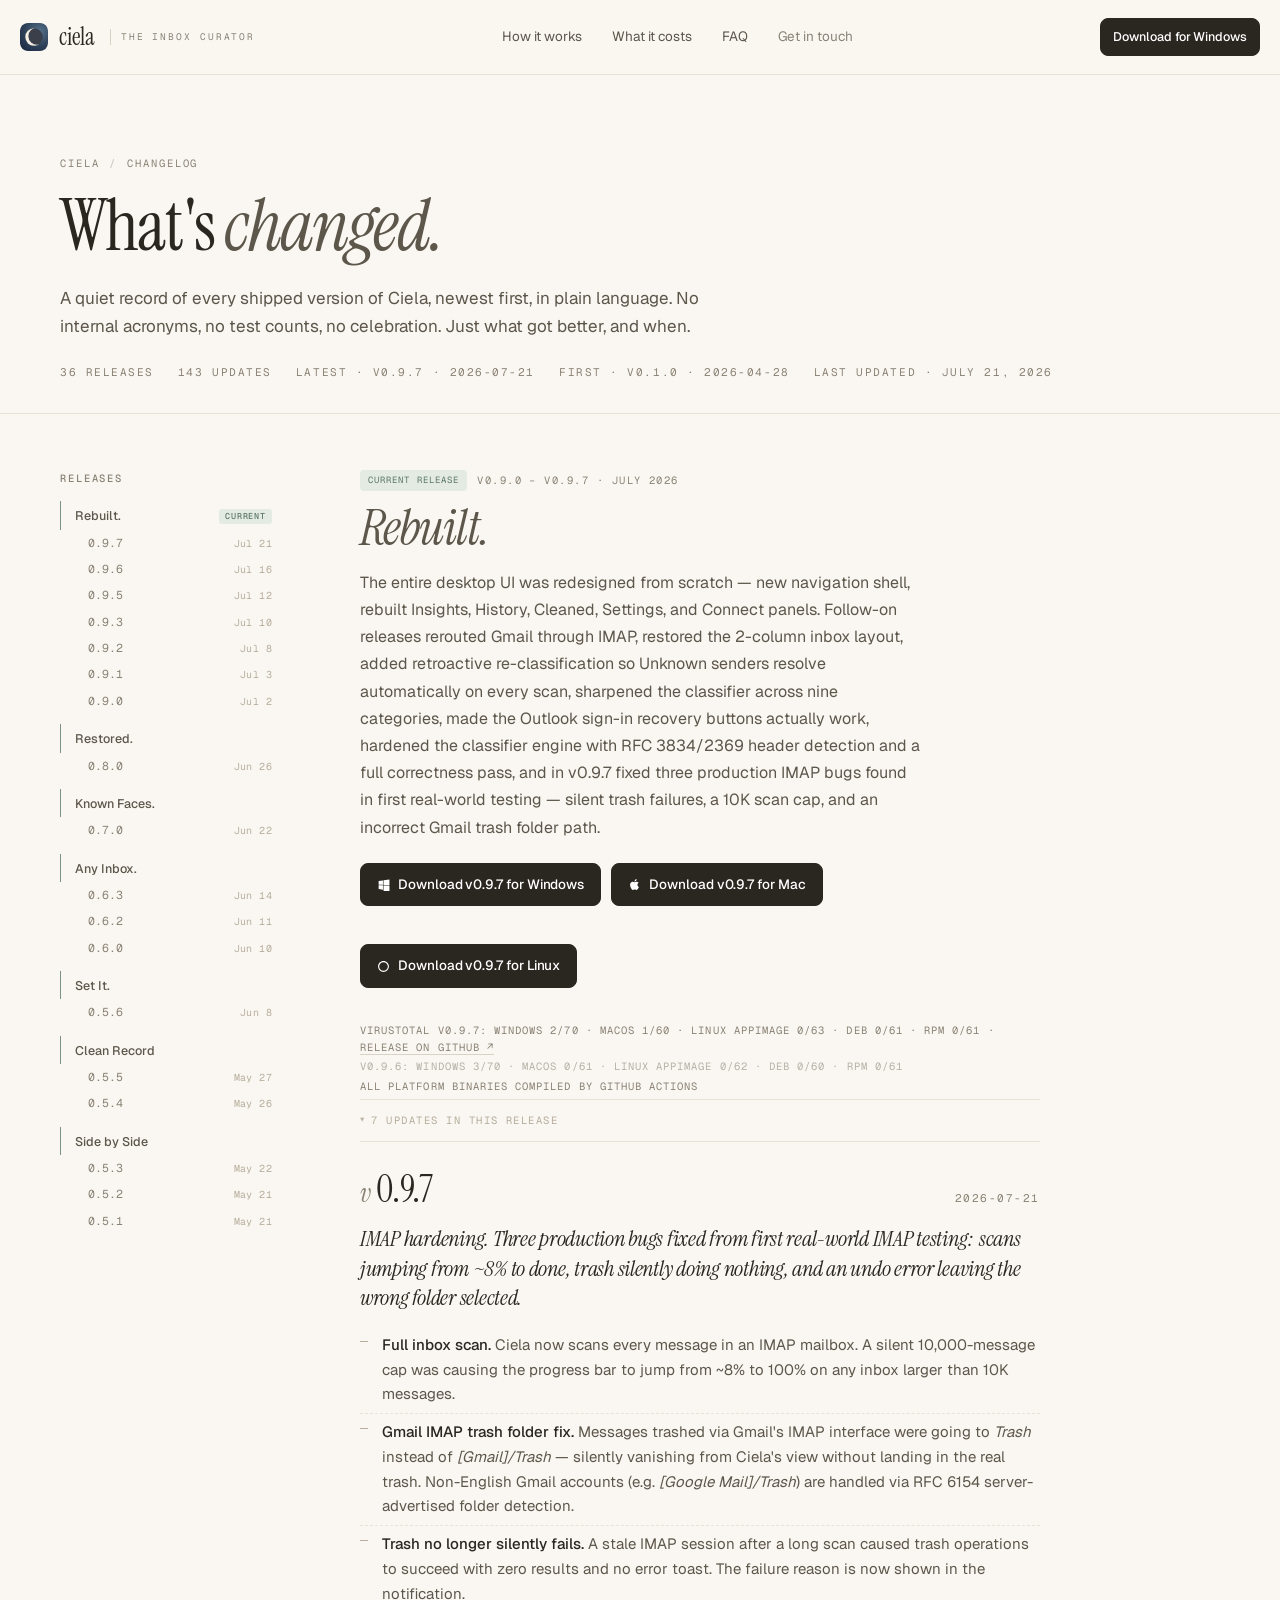
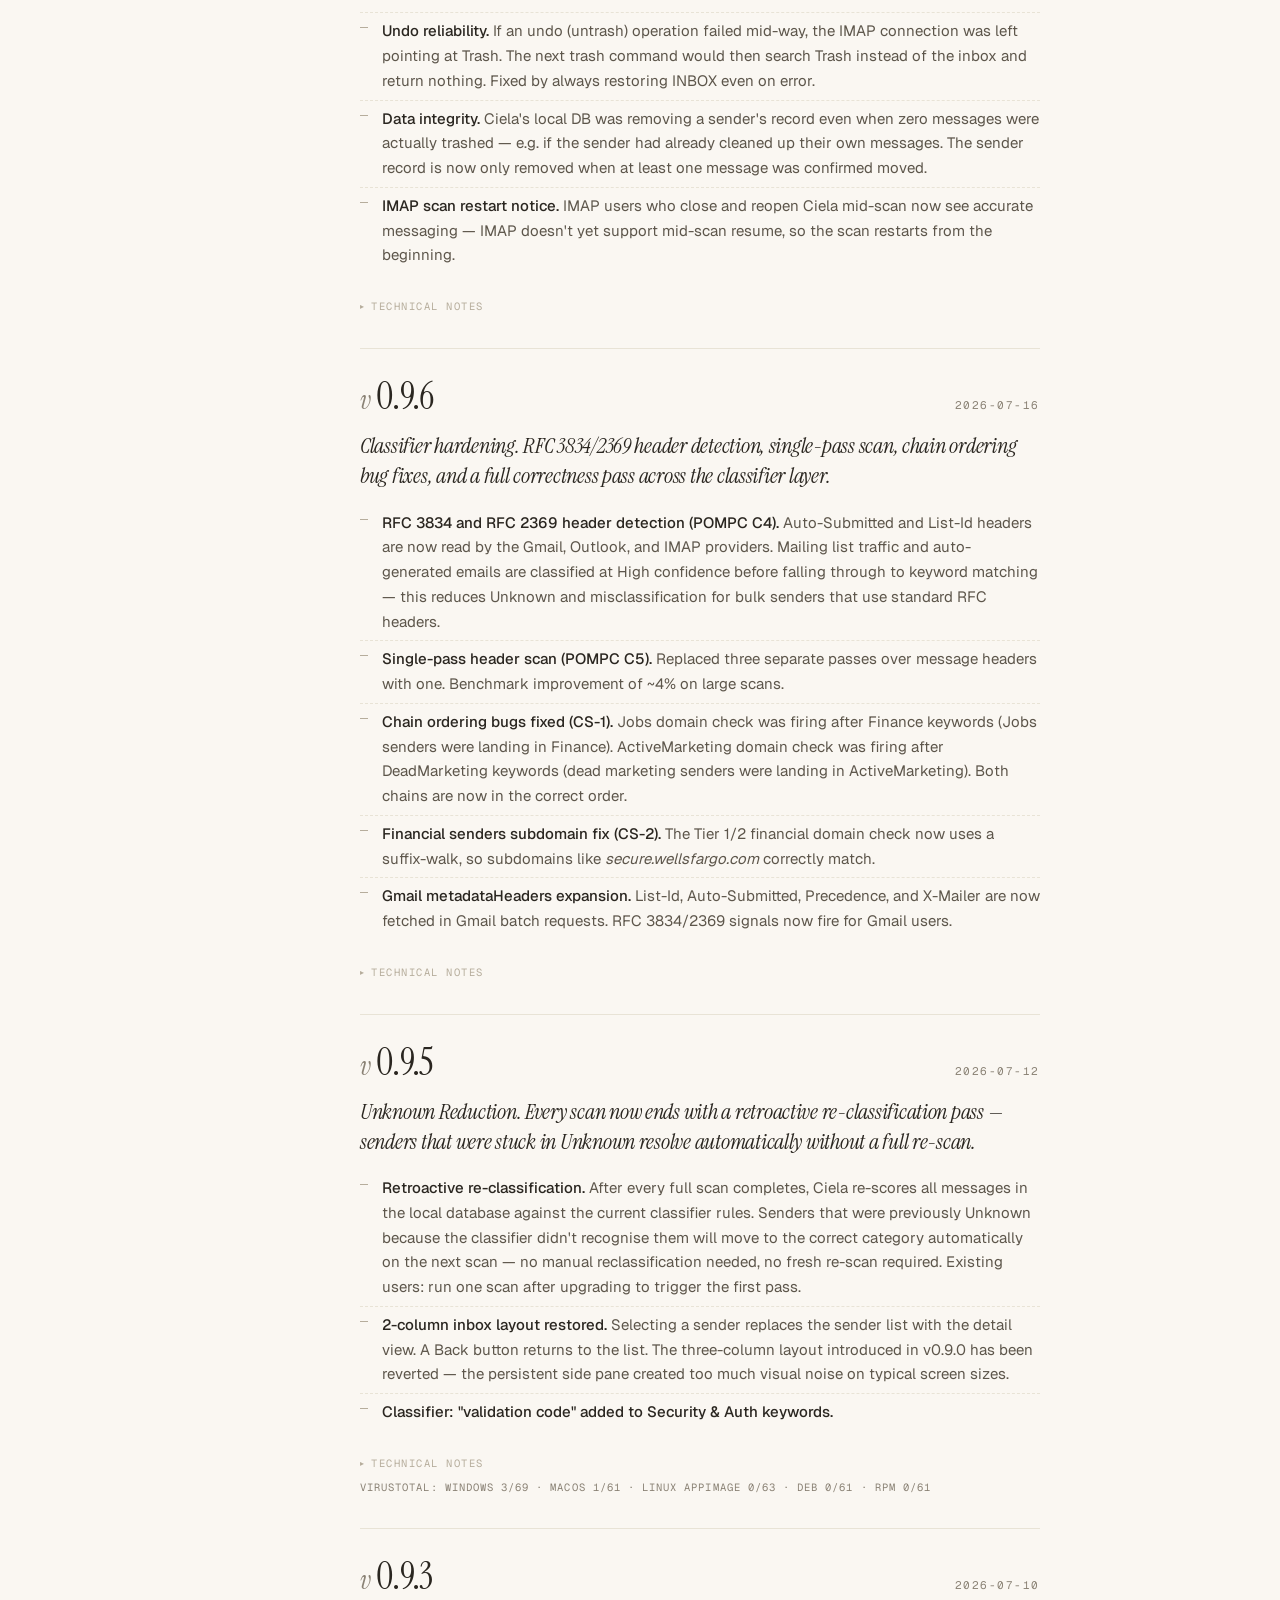
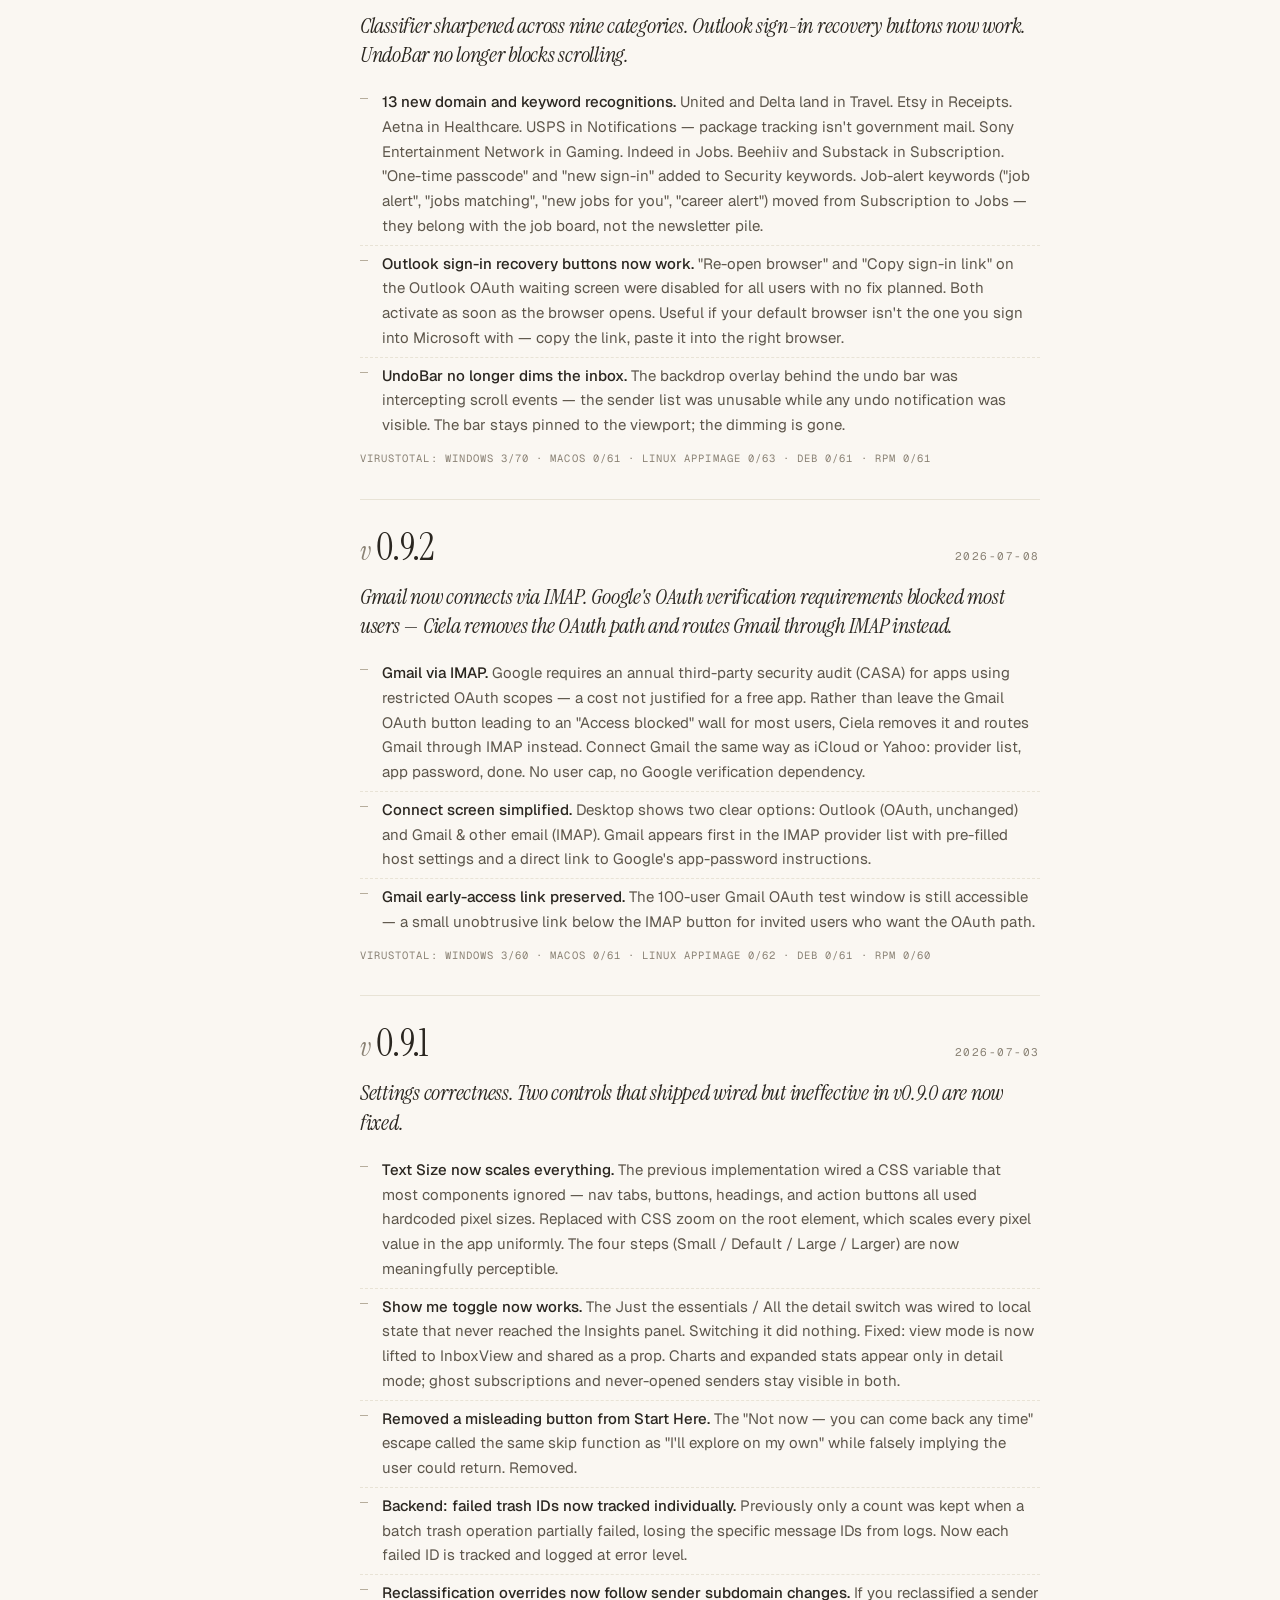
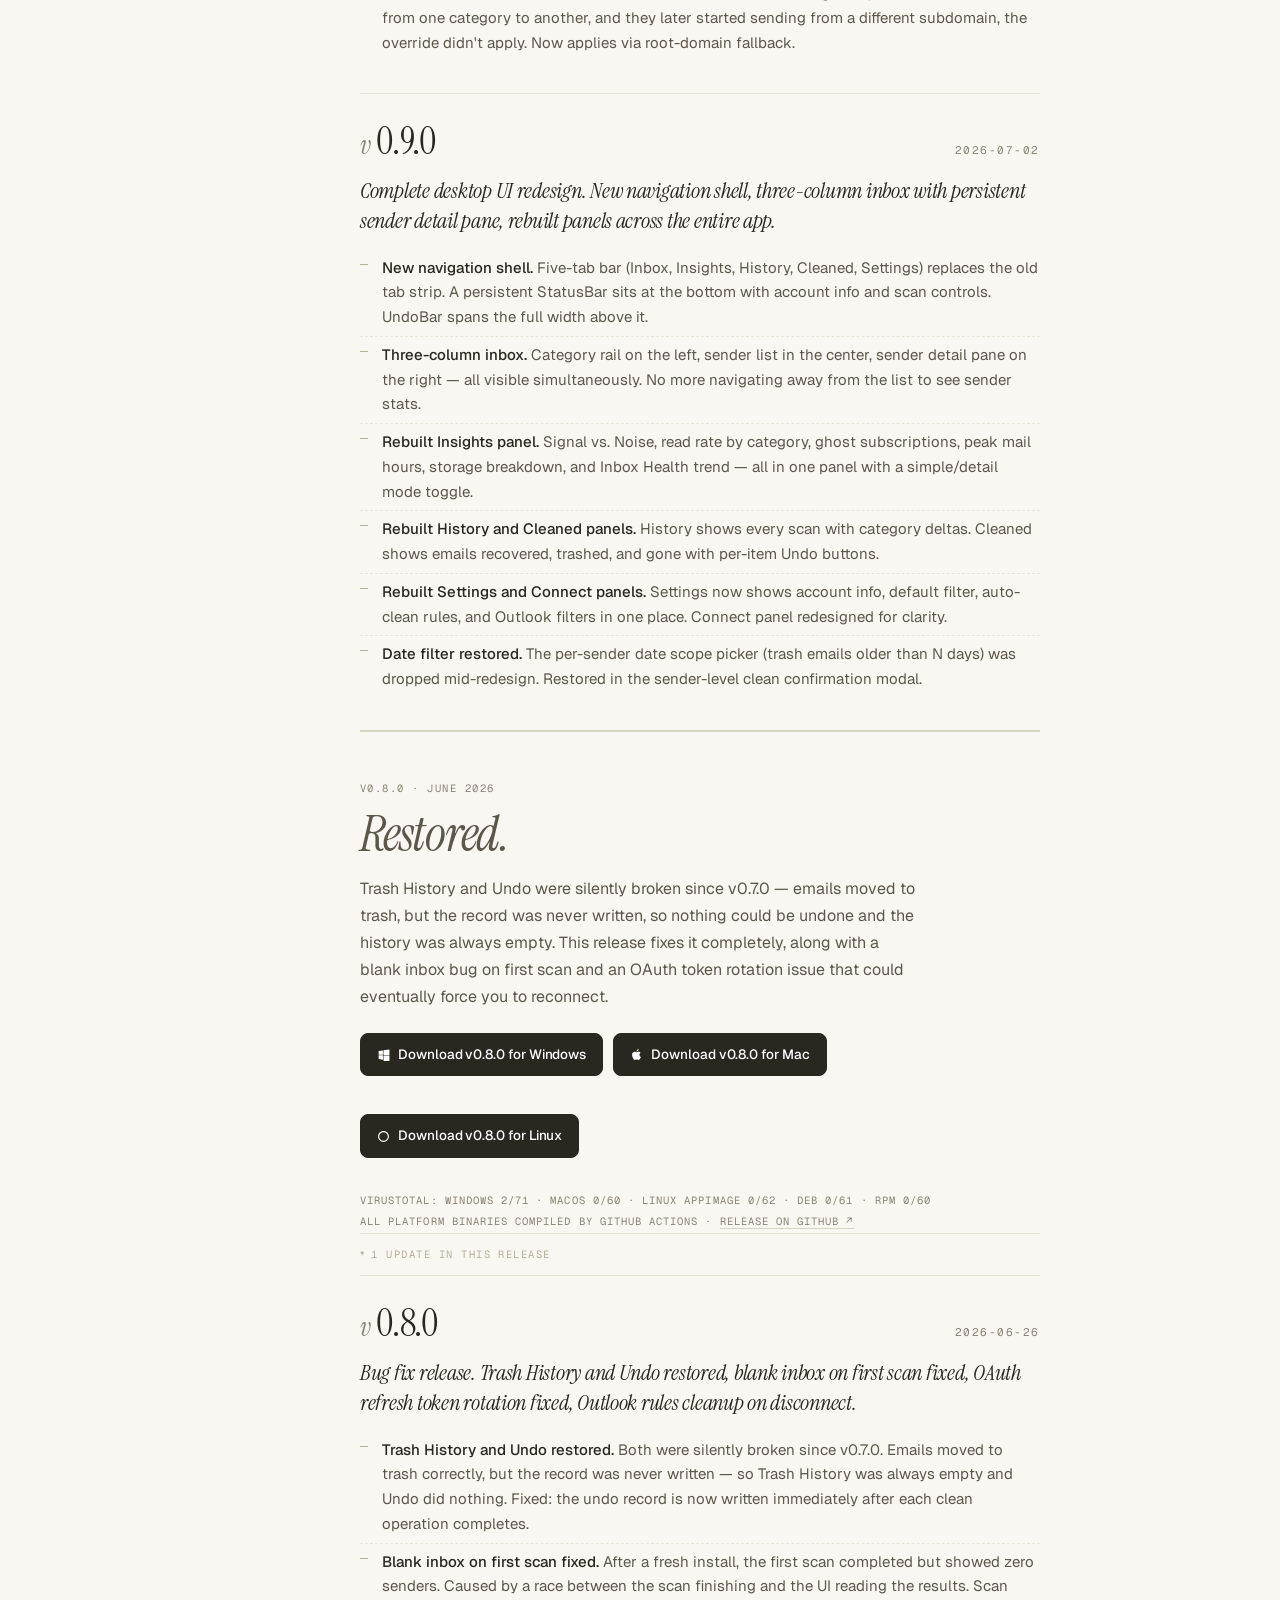
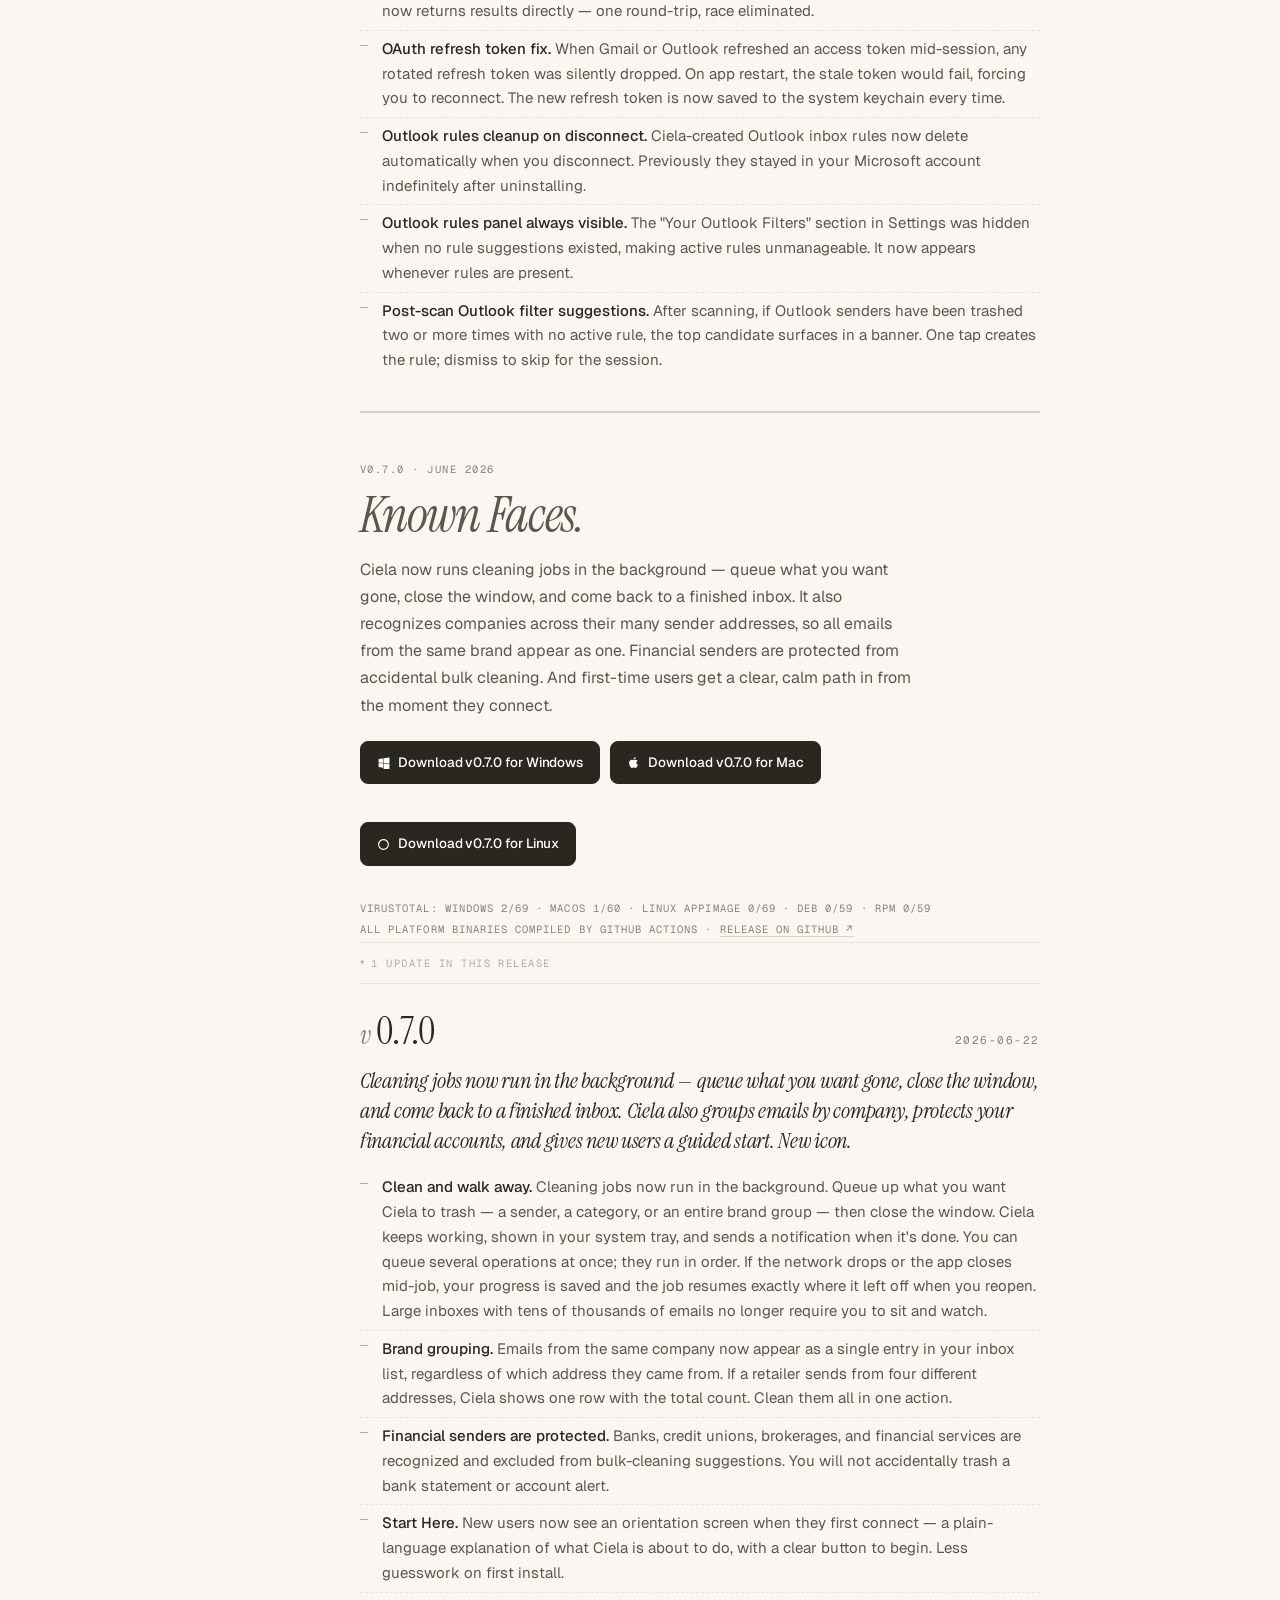
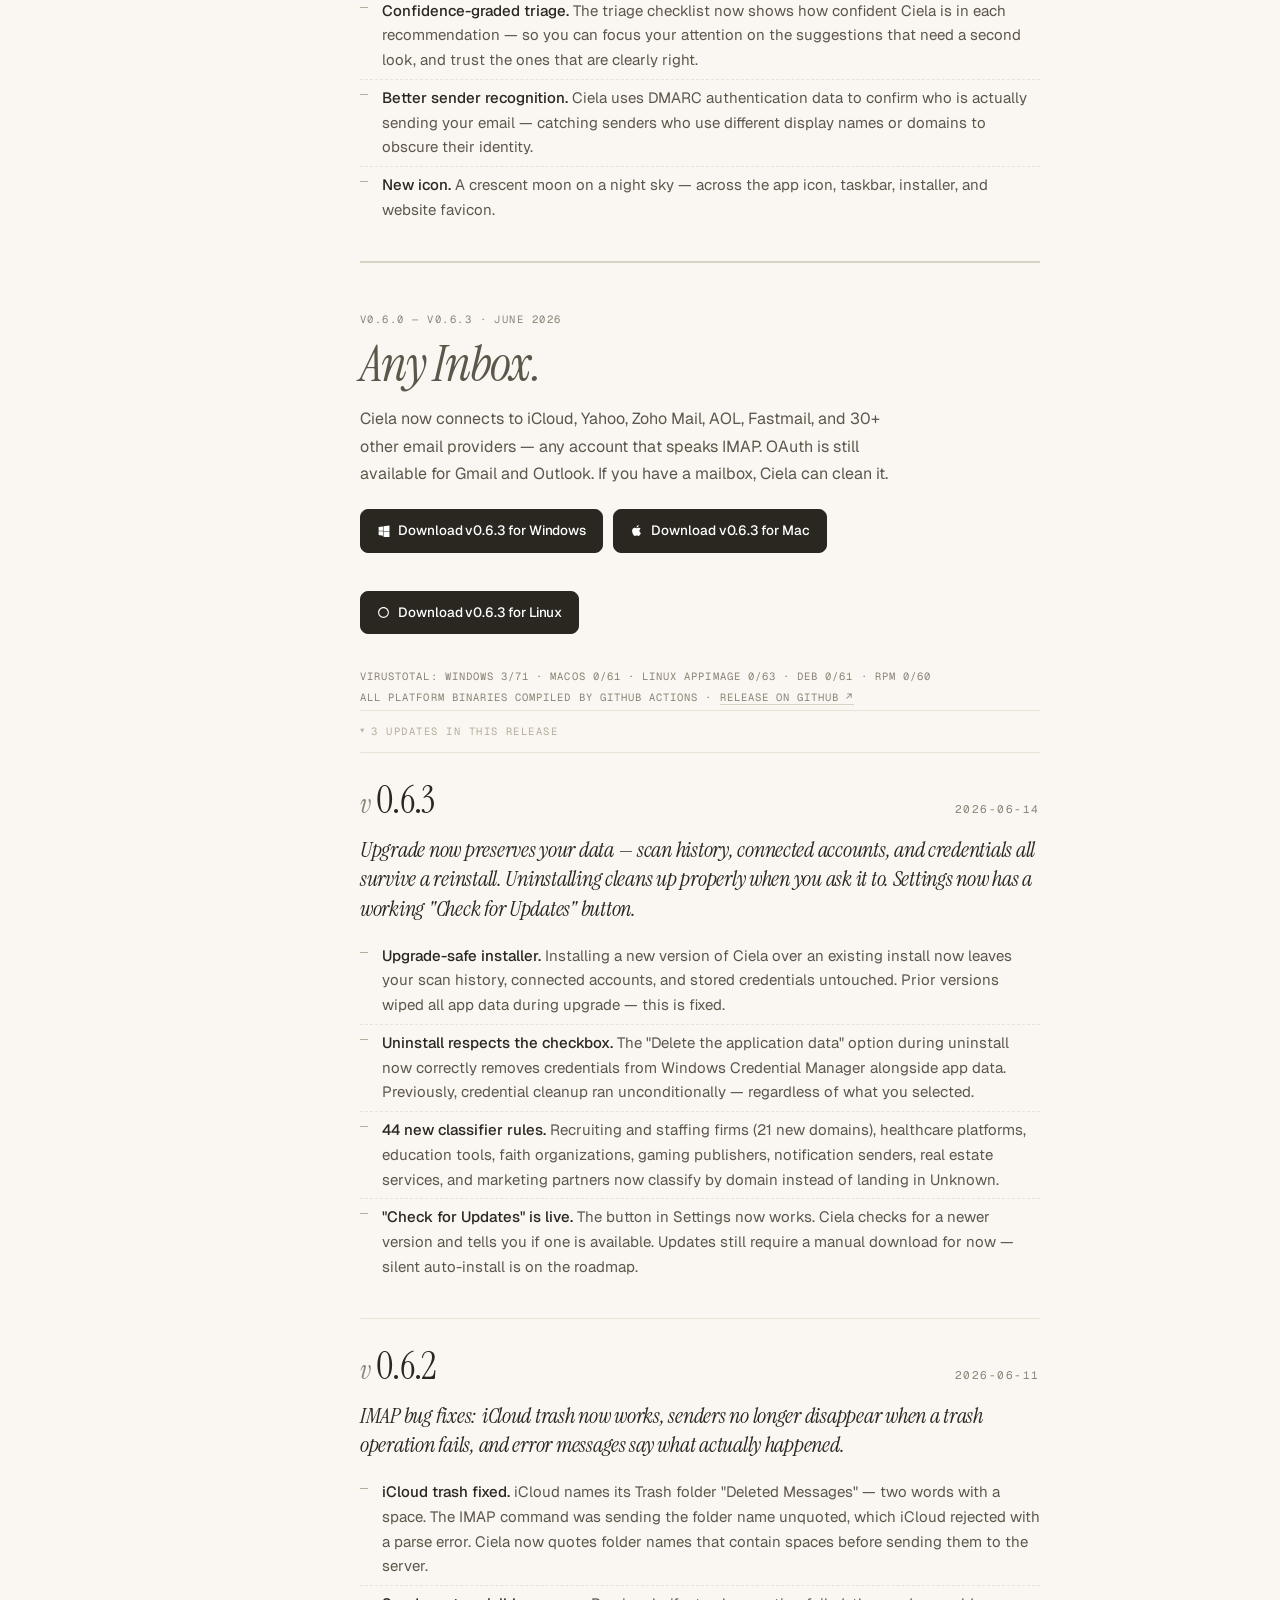
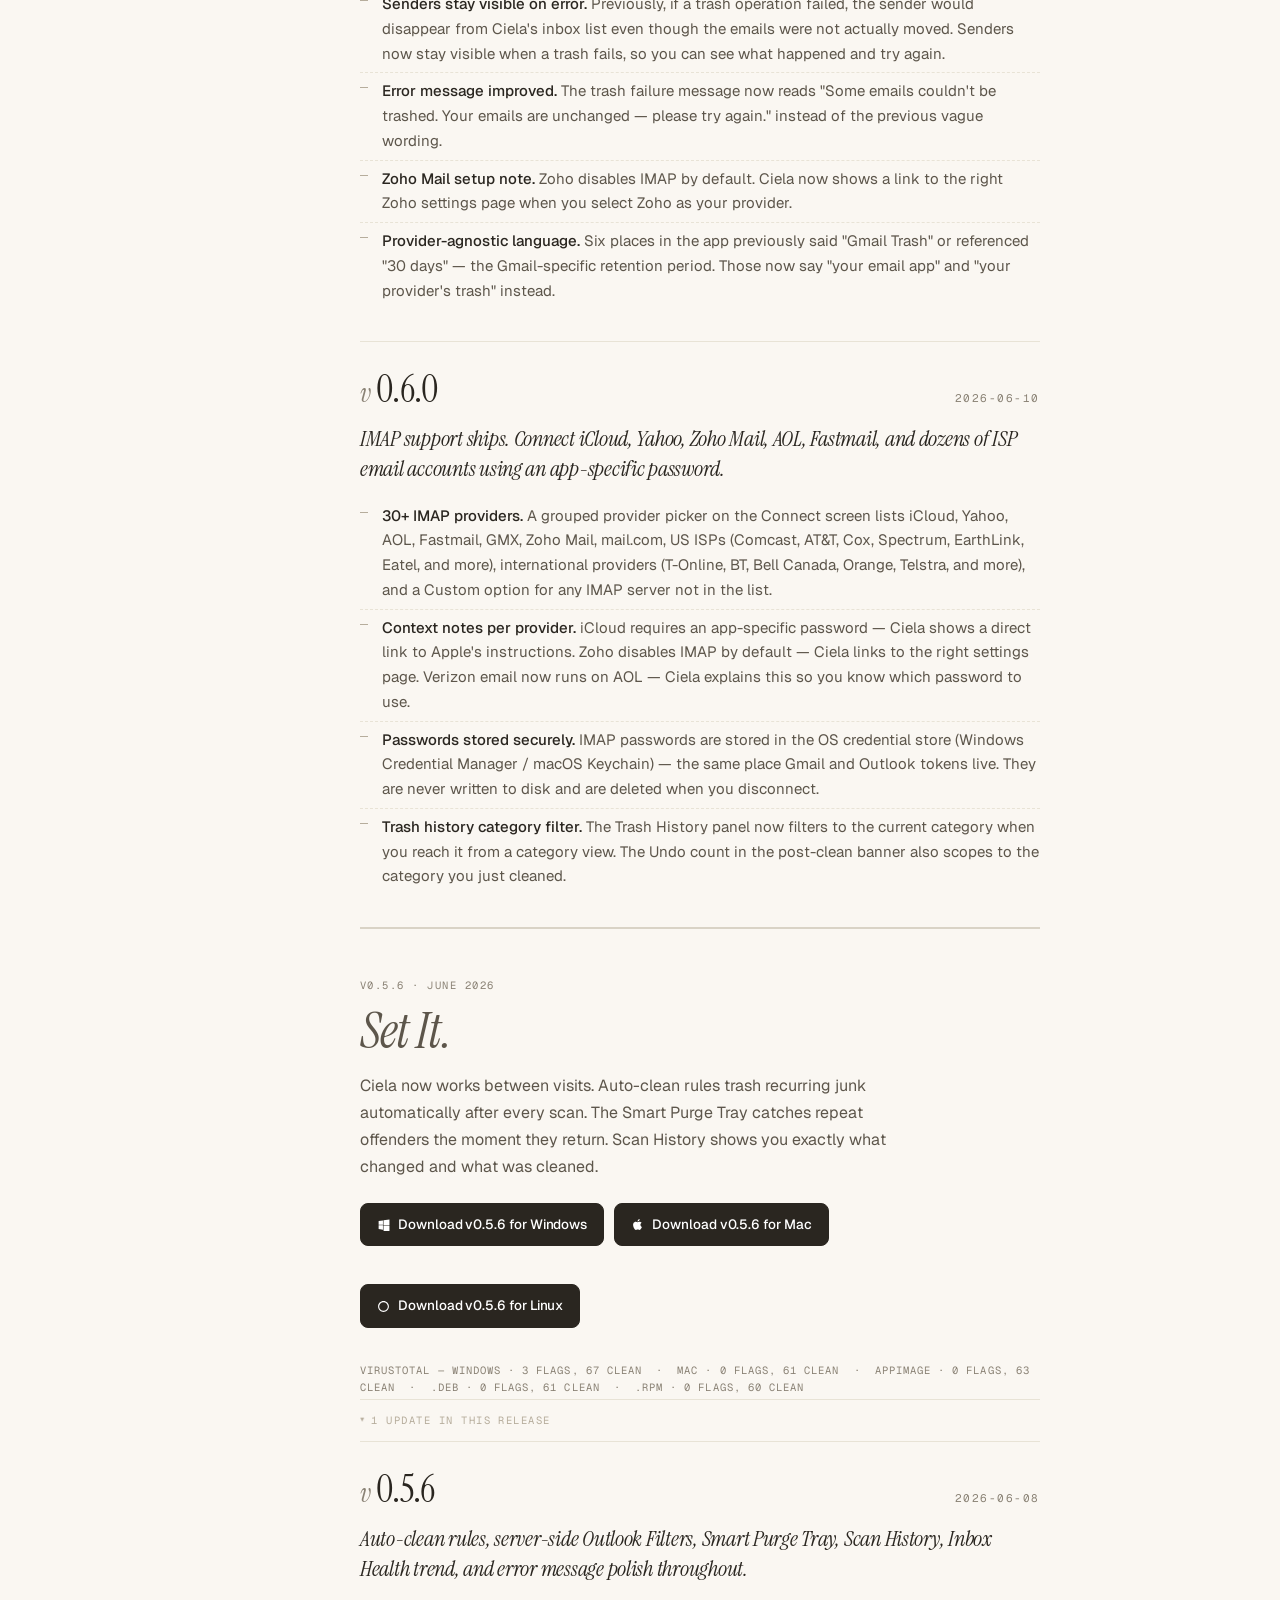
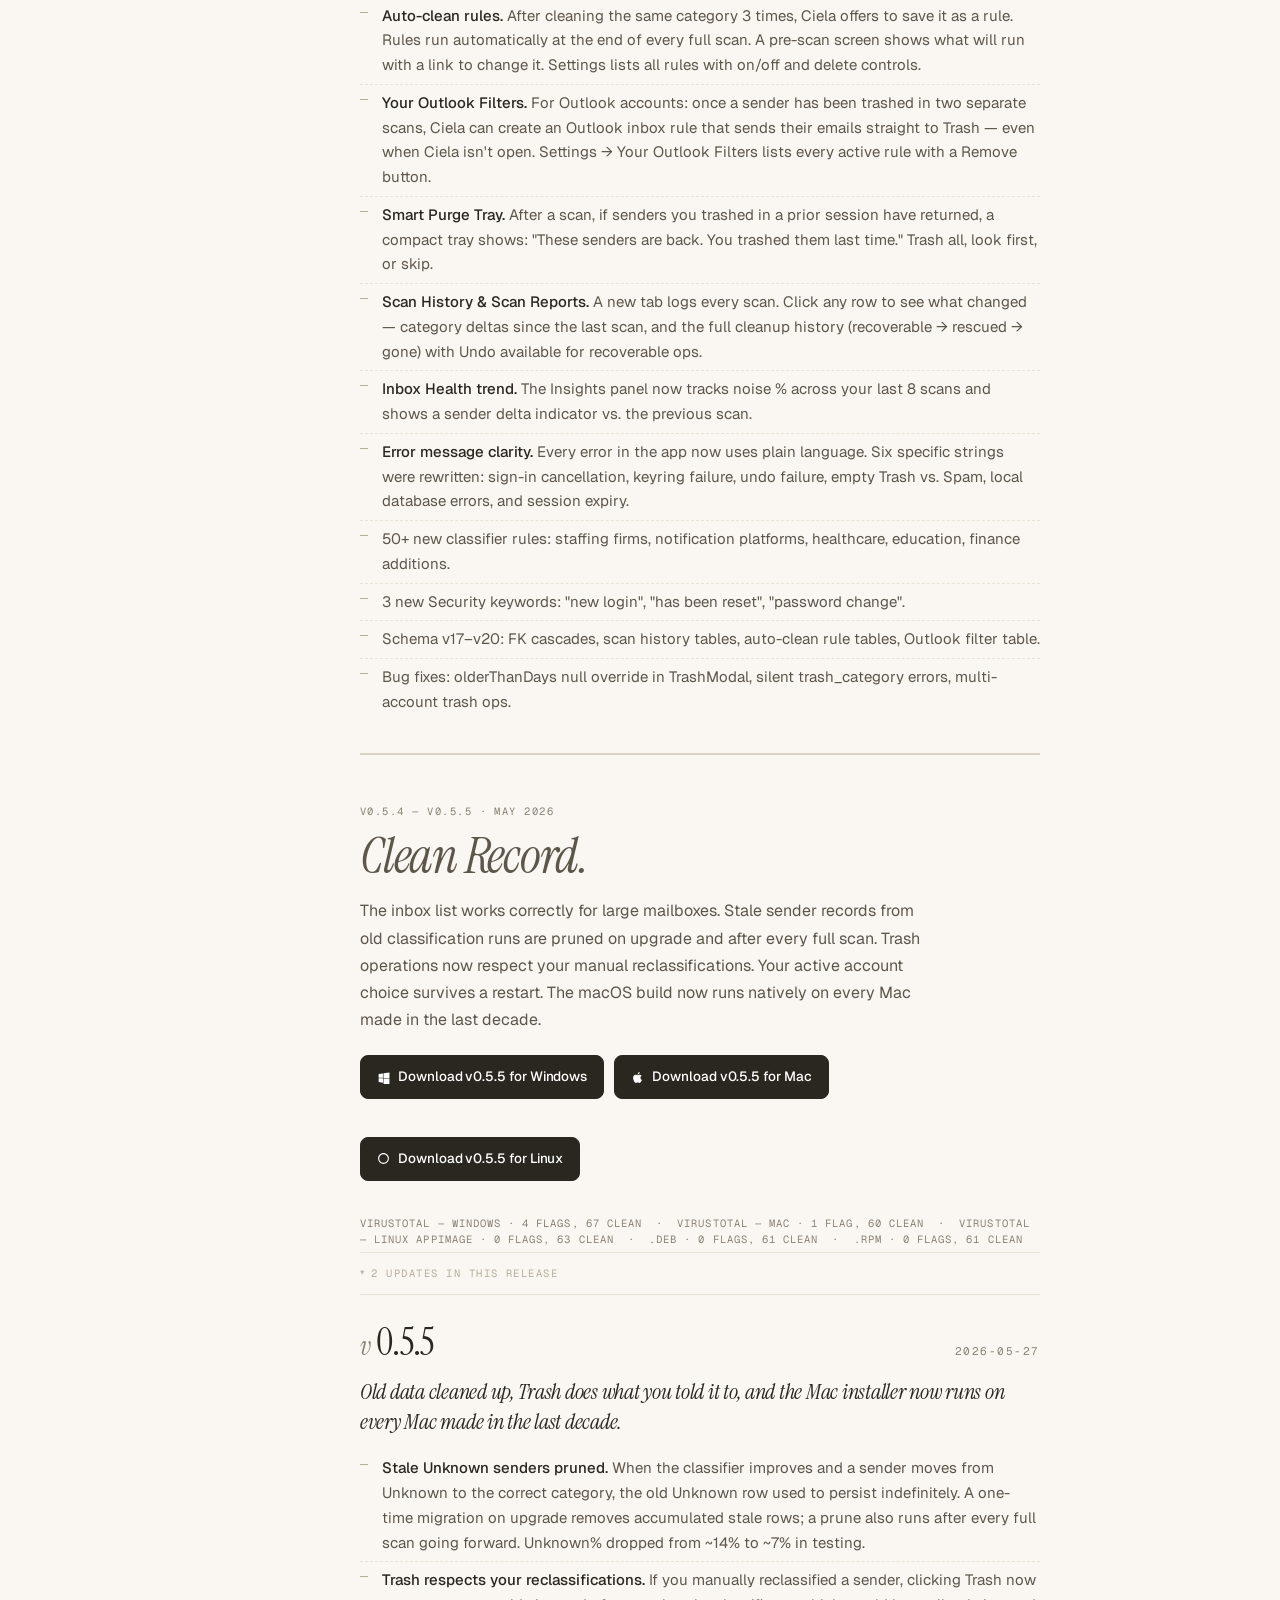
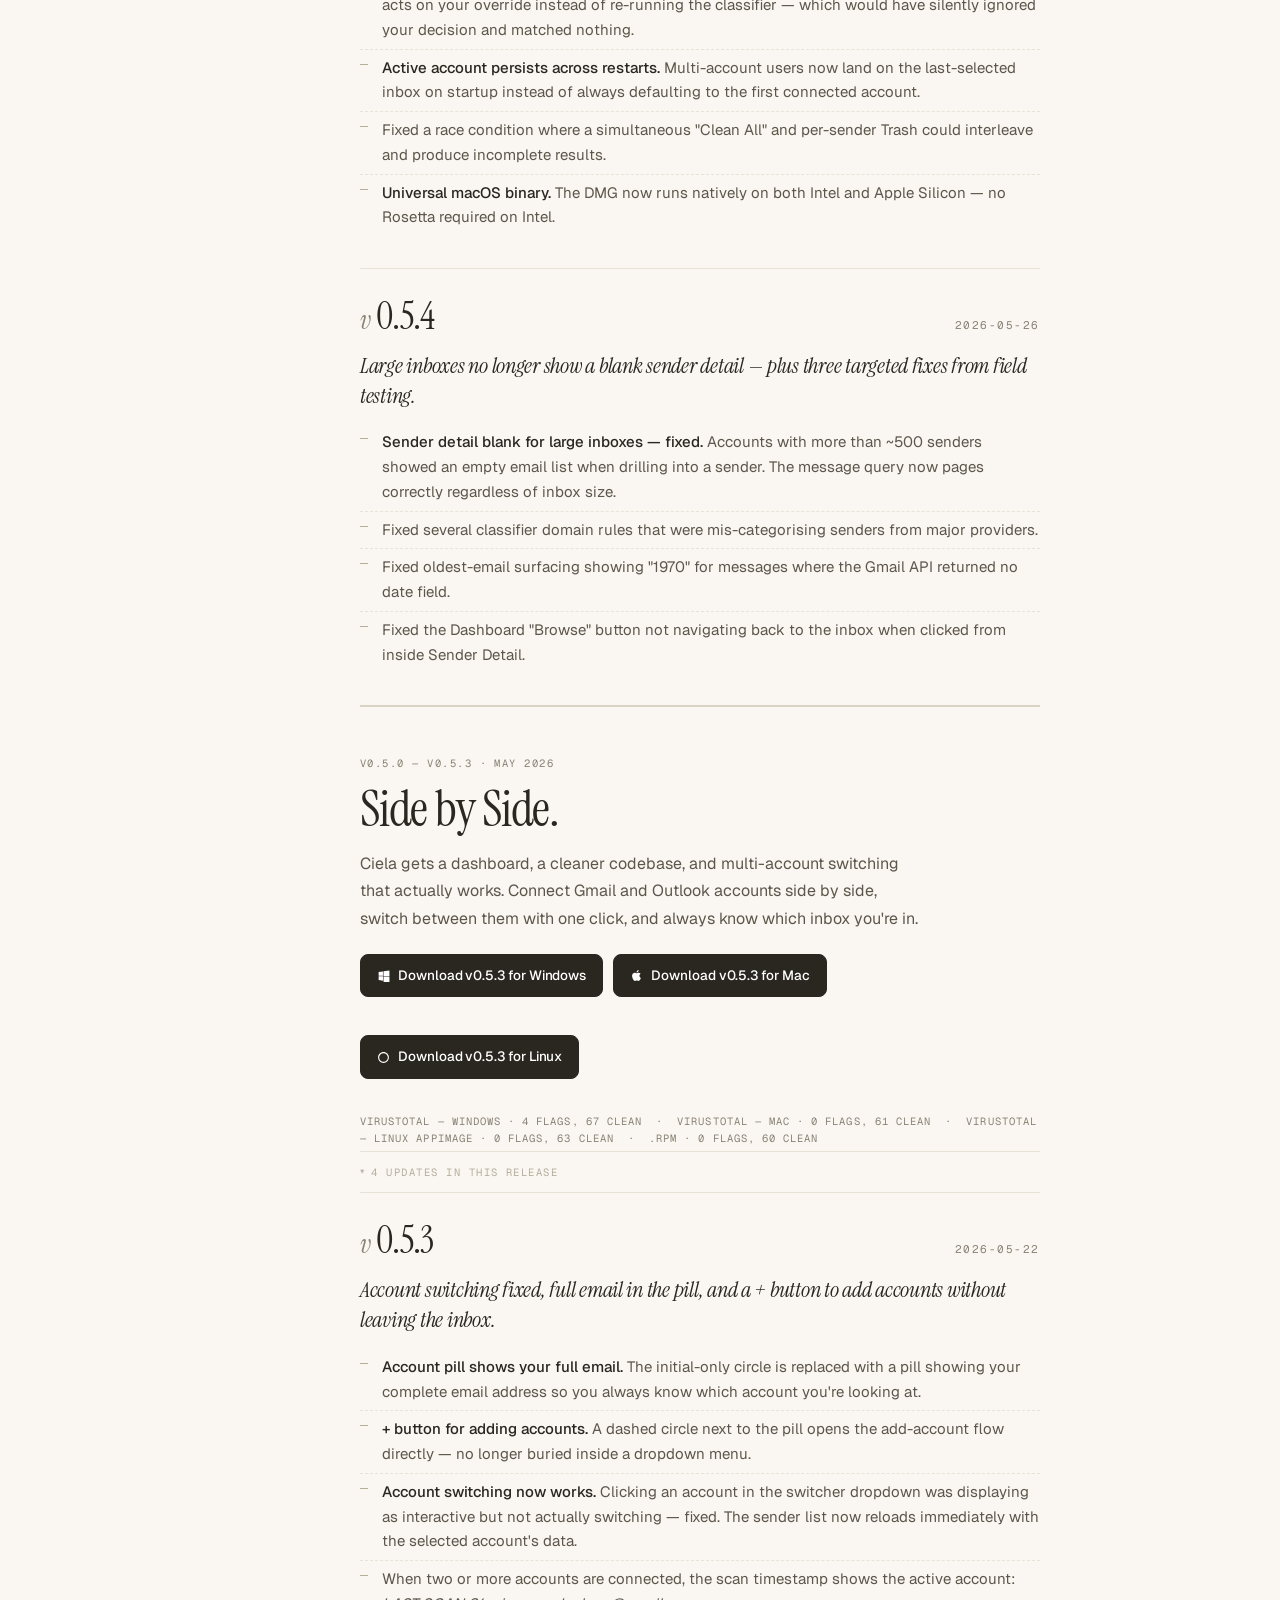
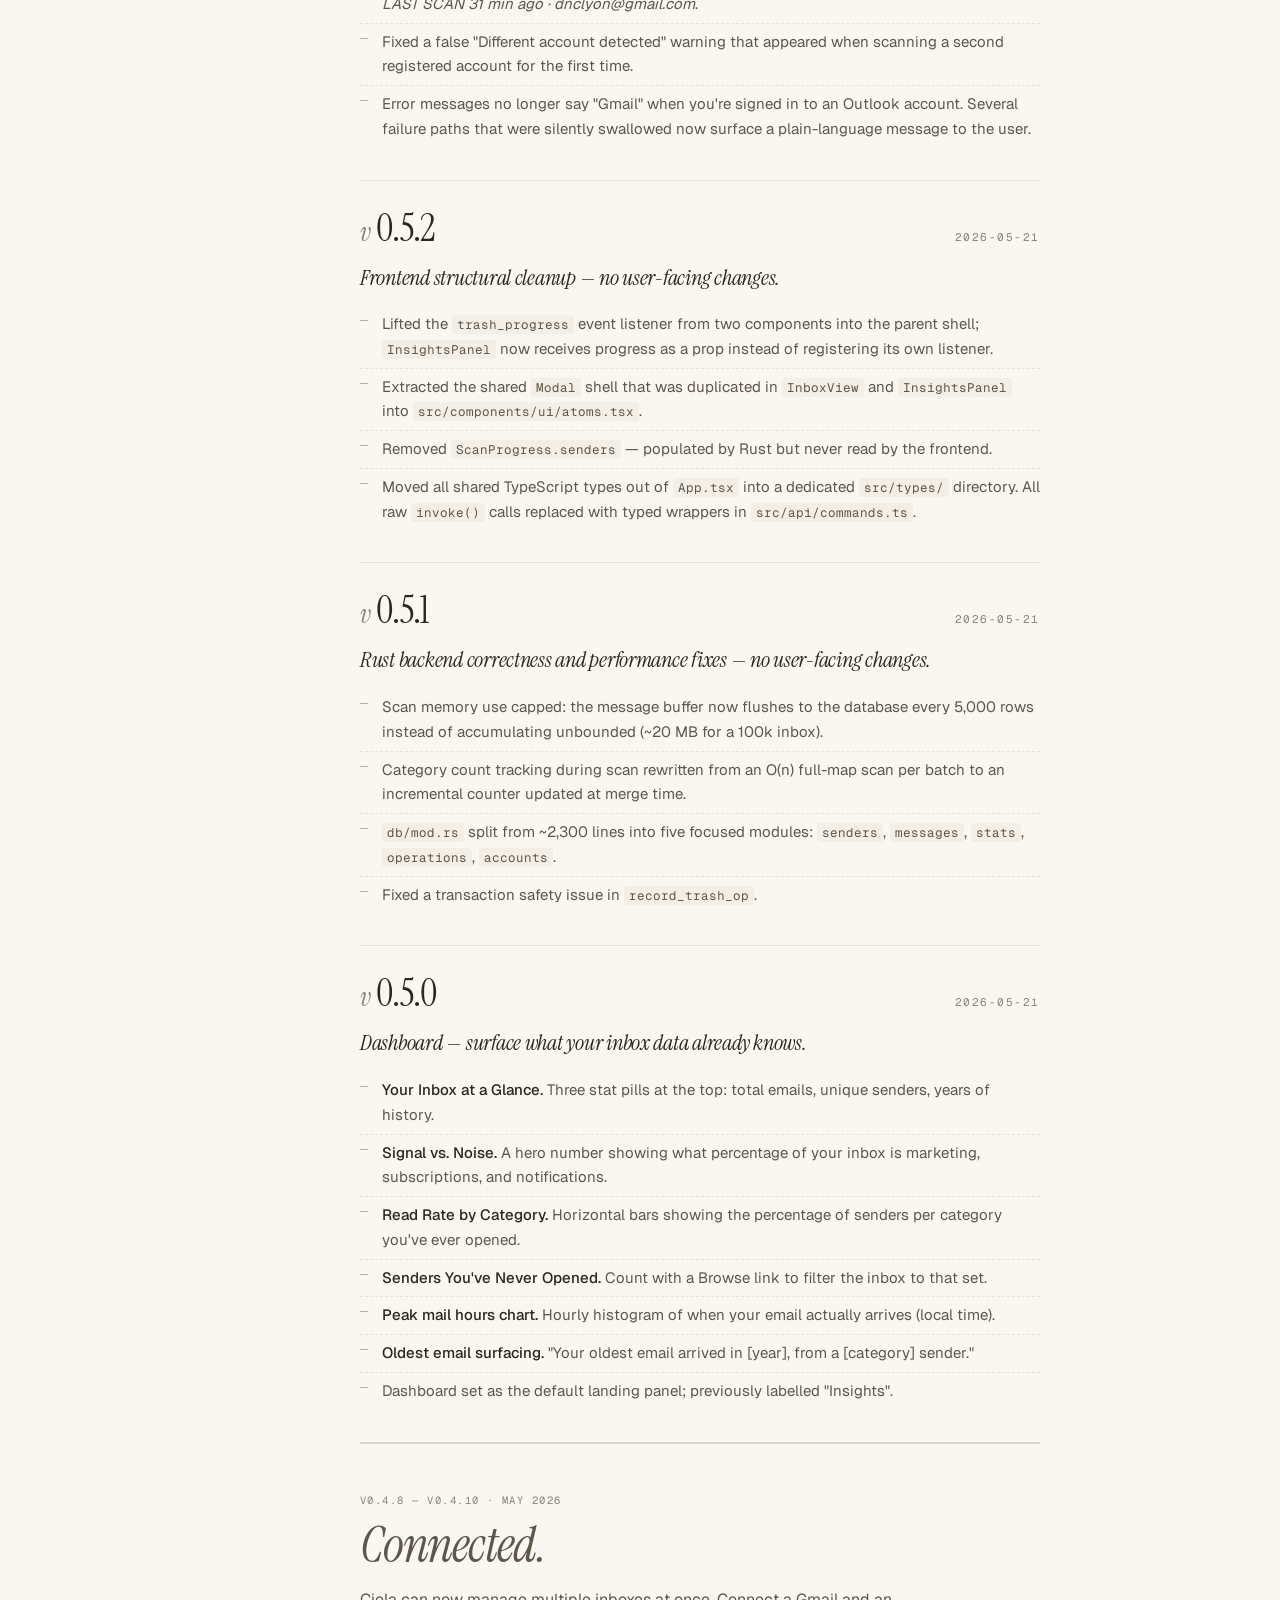
==== commit d5a63215: "revert: remove give.html and Give back nav/footer links — pending Every.org setup Co-Authored-By: Cl" ====
--- a/Changelog.html
+++ b/Changelog.html
@@ -175,7 +175,6 @@
       <a href="https://ciela.app/#free">What it costs</a>
       <a href="https://ciela.app/#faq">FAQ</a>
       <a href="contact.html" class="muted">Get in touch</a>
-      <a href="give.html" style="color:var(--sage-deep);">Give back</a>
     </div>
     <div class="nav-right">
       <a class="btn dark small" href="https://ciela.app/#download">Download for Windows</a>
@@ -2180,7 +2179,6 @@
       <div>
         <h4>Get in touch</h4>
         <a href="contact.html">Report an issue</a>
-        <a href="give.html">Give back</a>
         <a href="https://x.com/Cielaapp" target="_blank" rel="noopener">@Cielaapp on X</a>
       </div>
     </div>
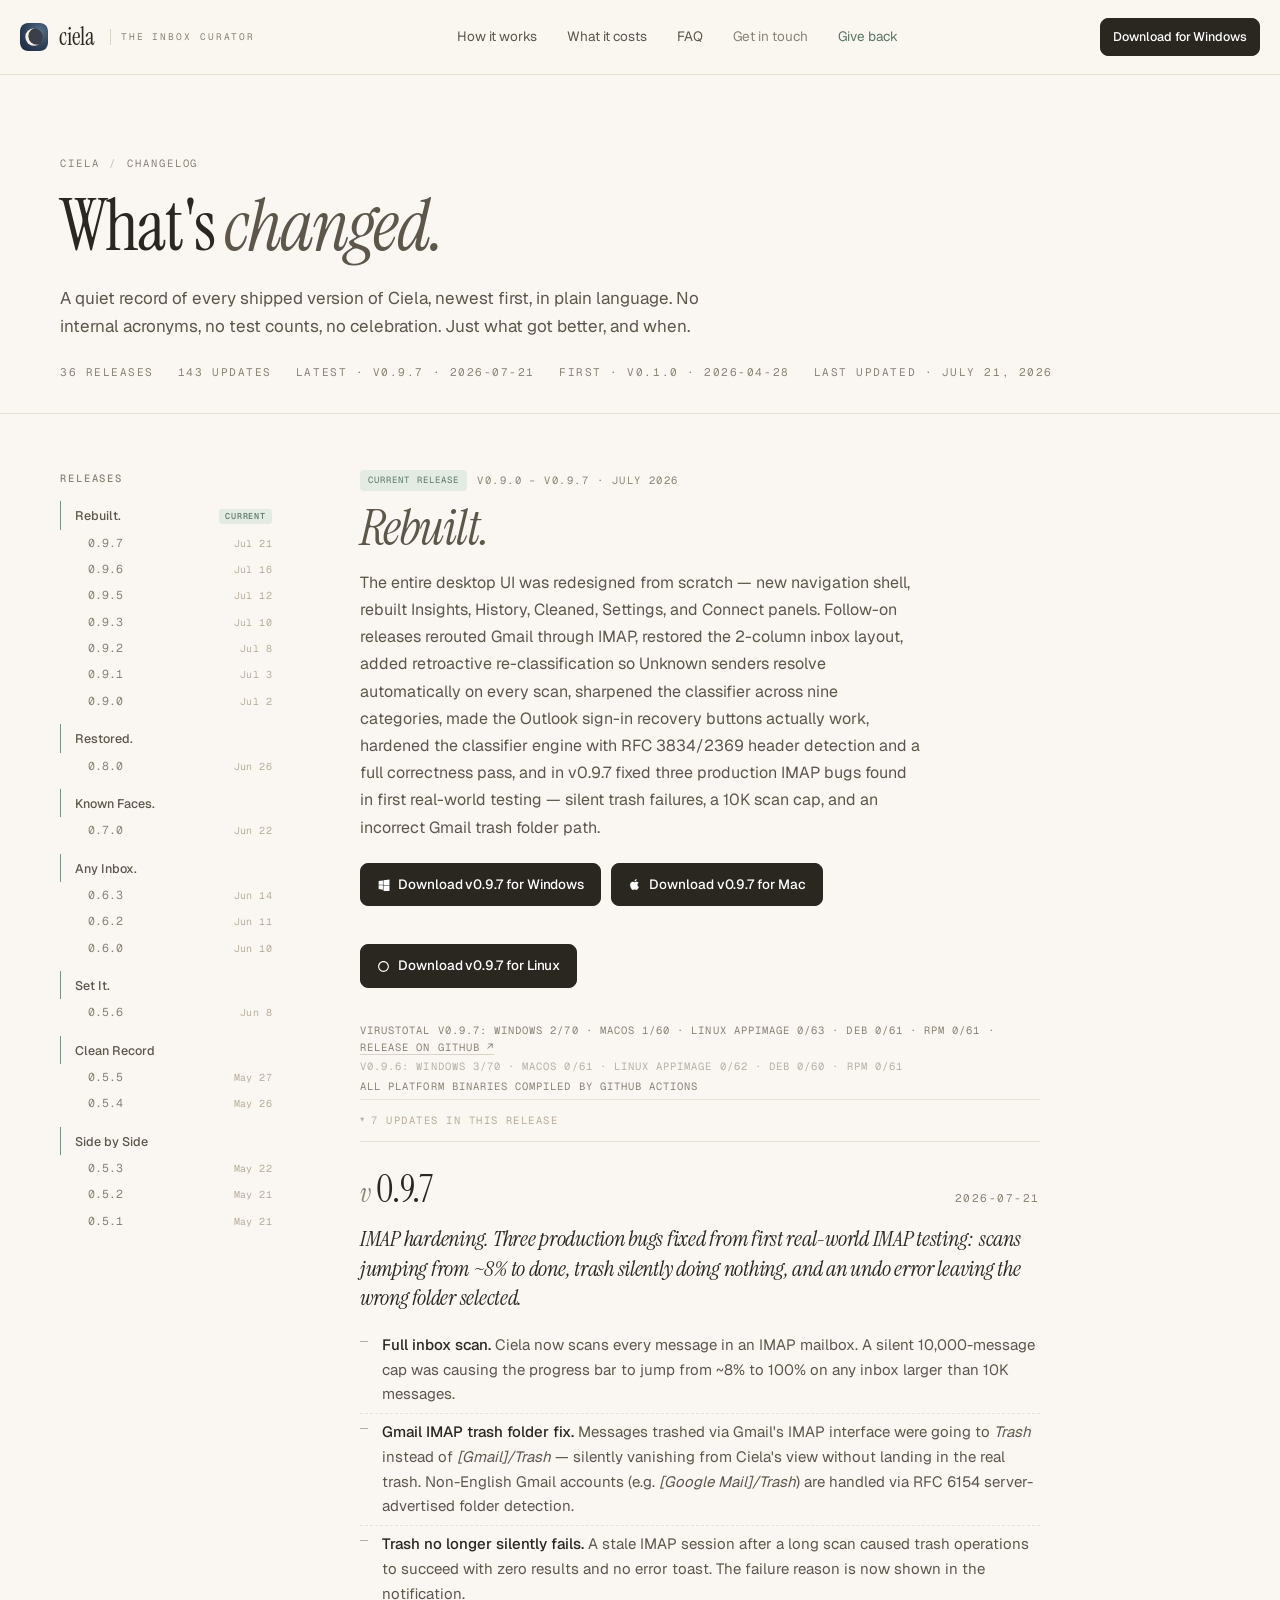
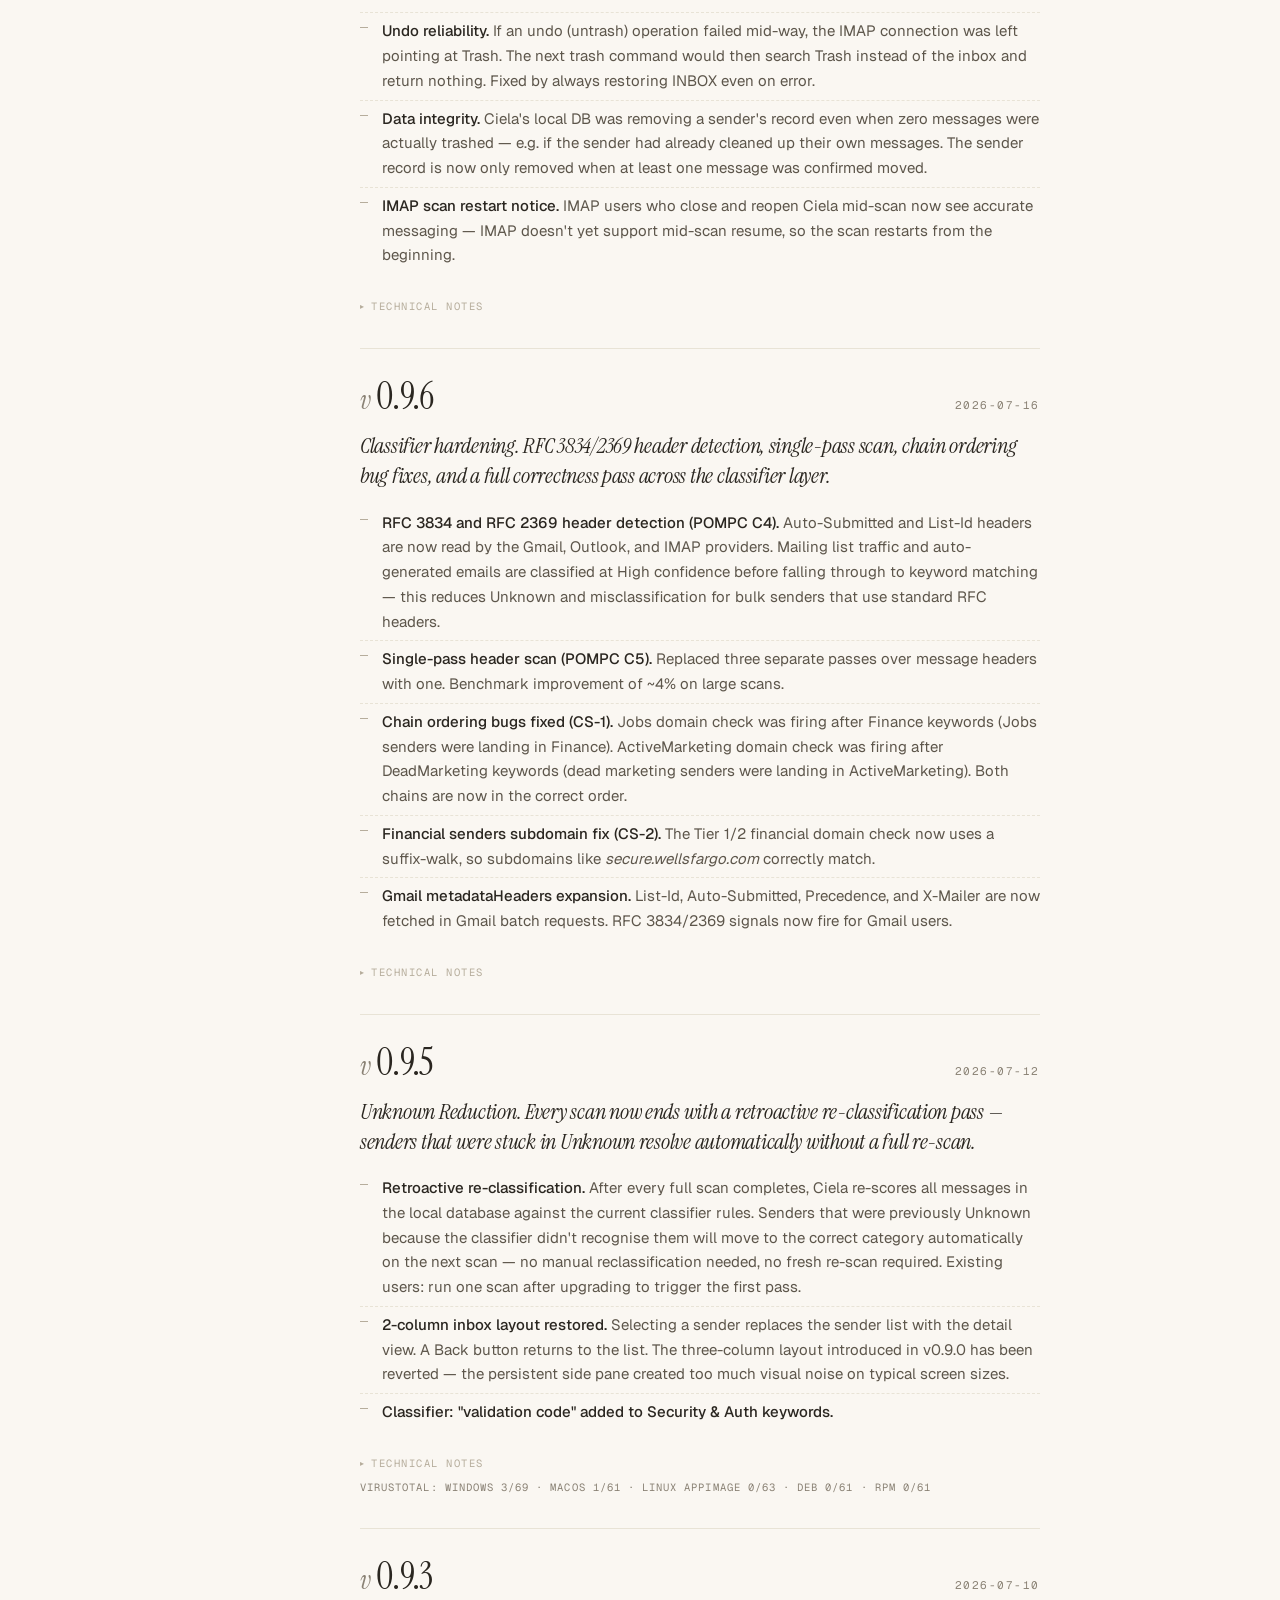
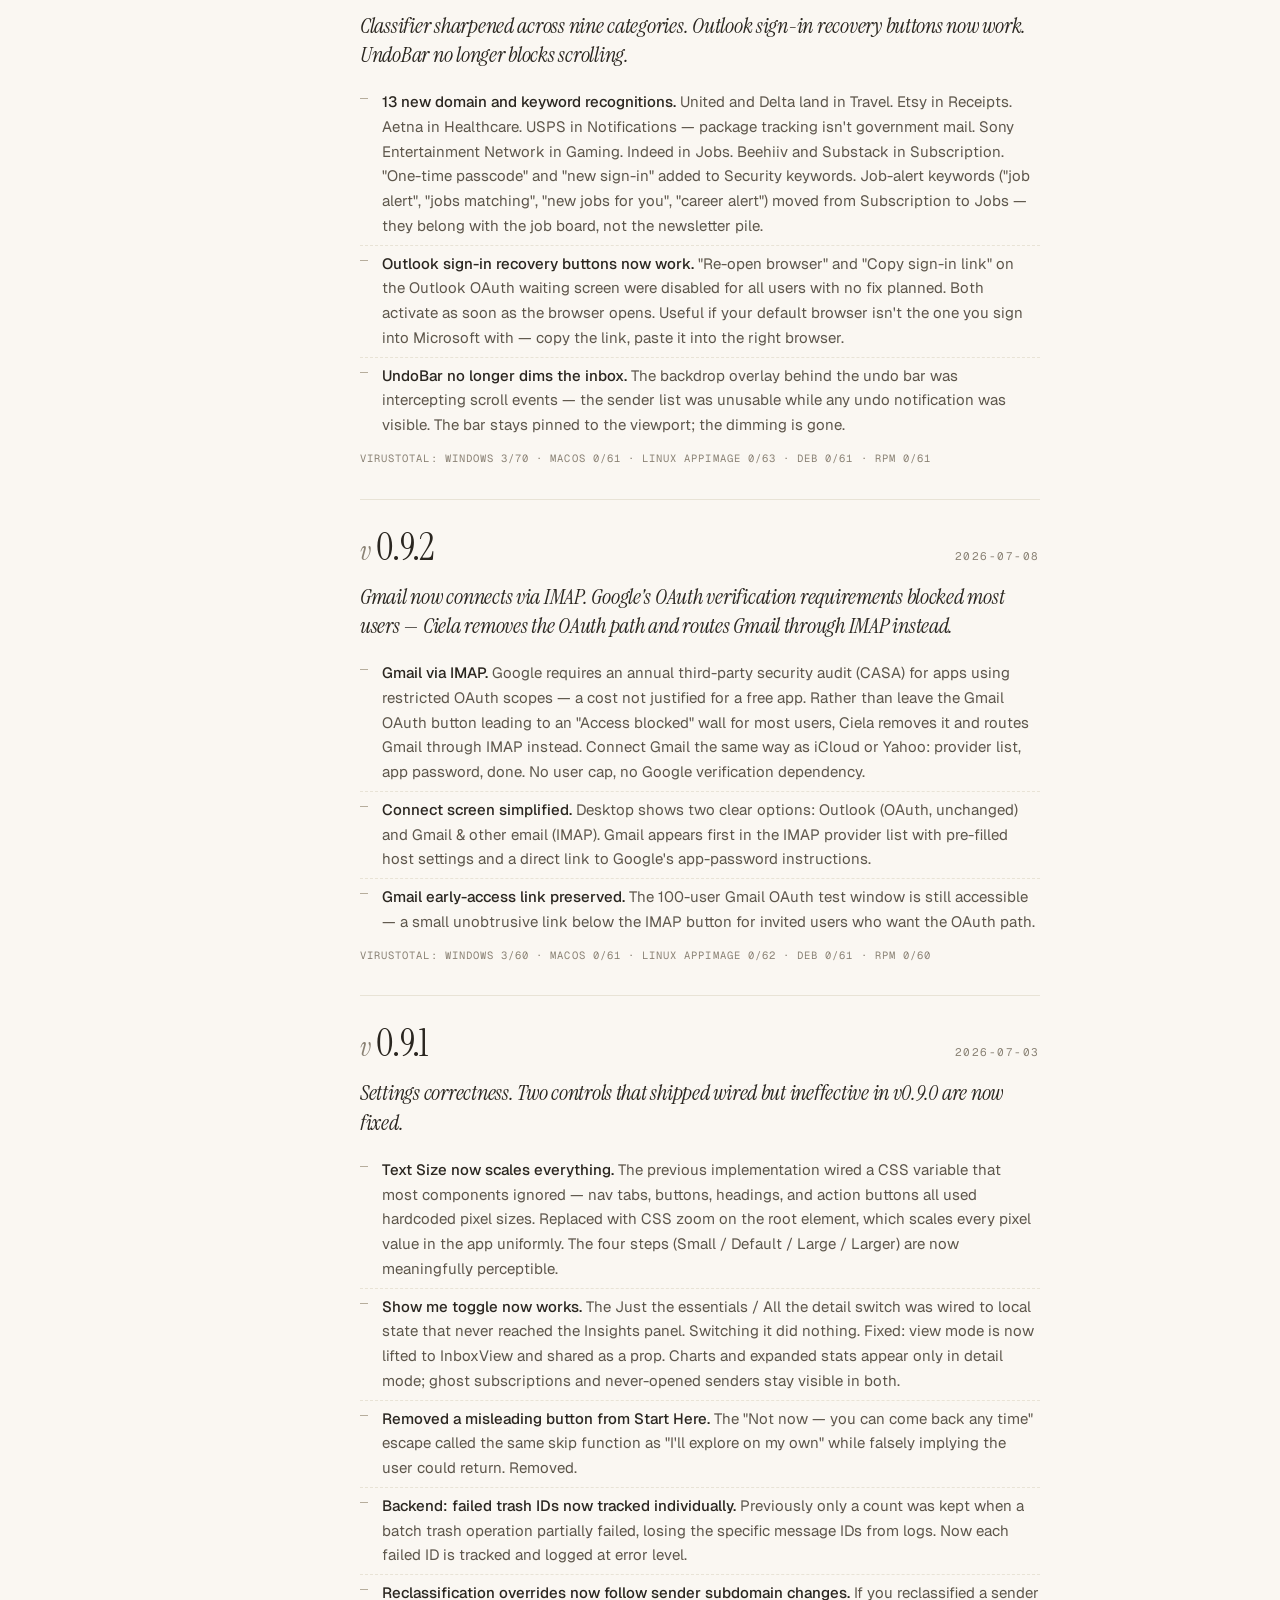
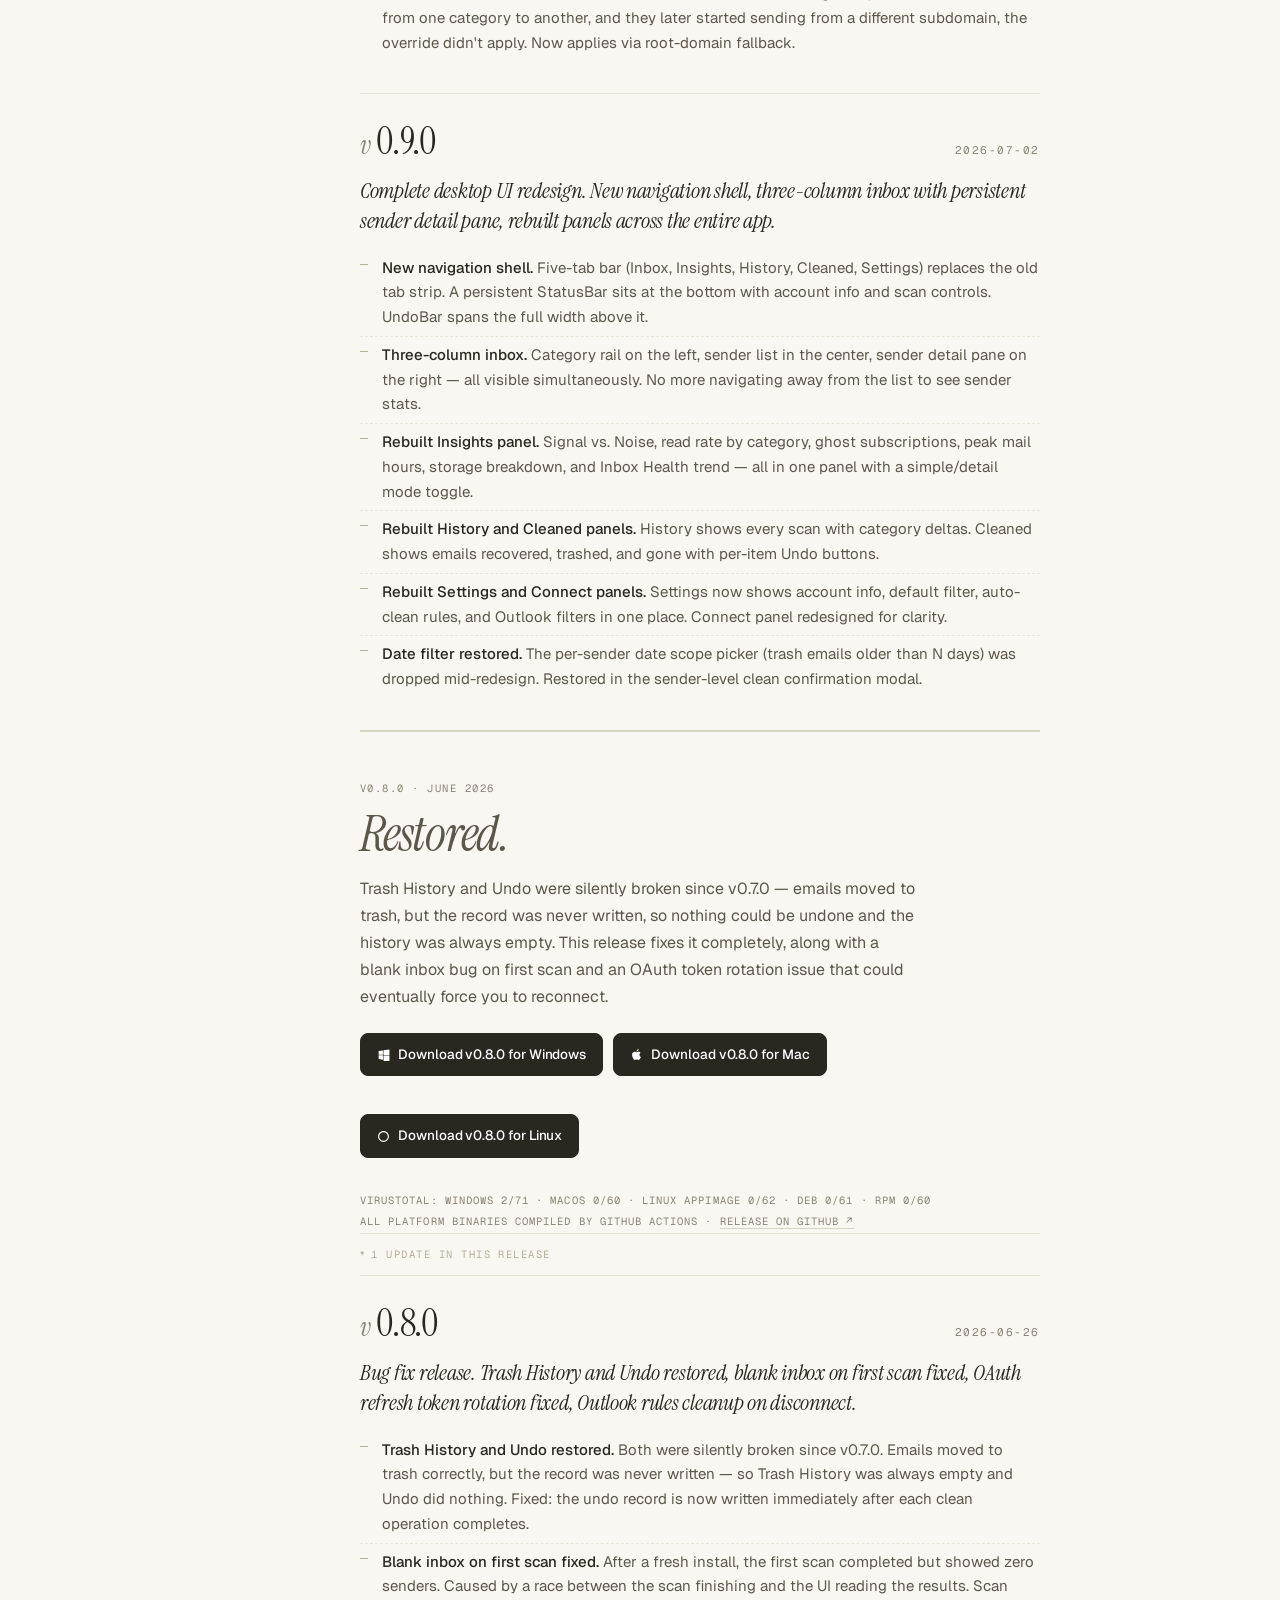
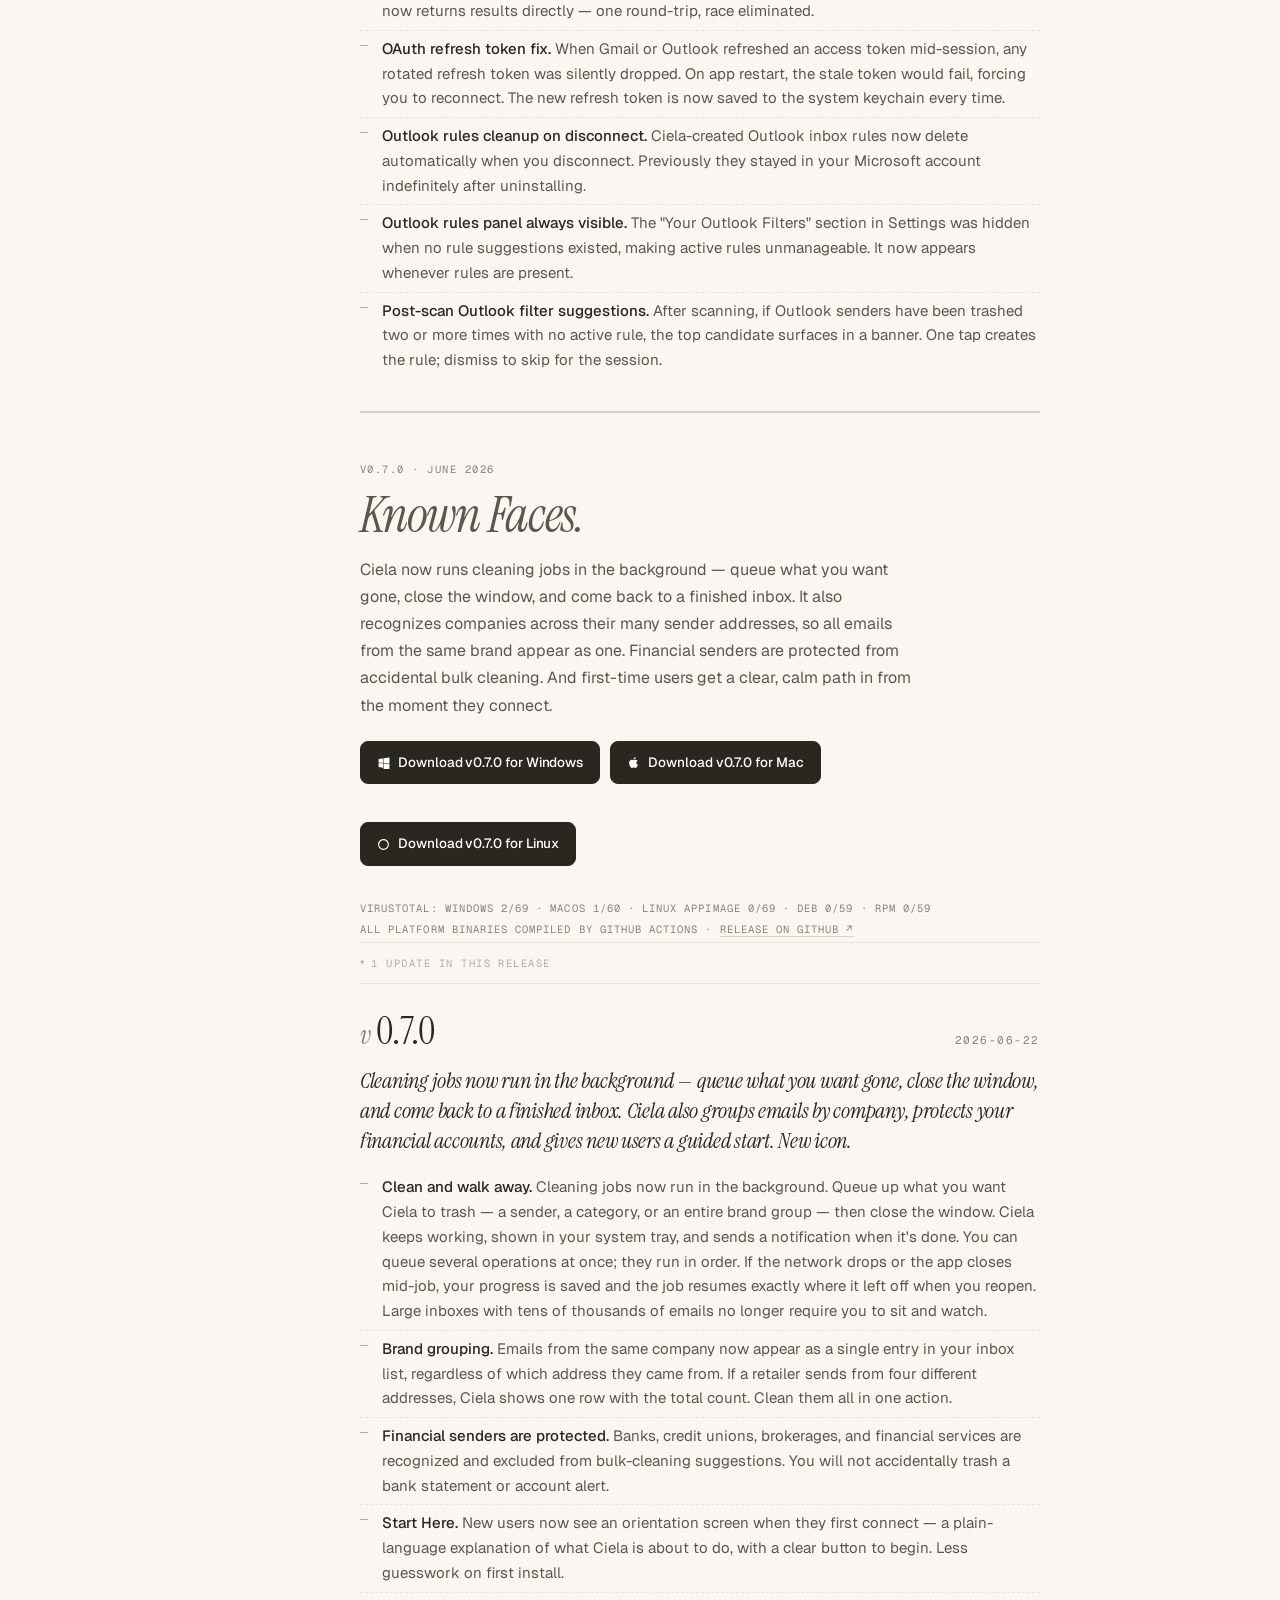
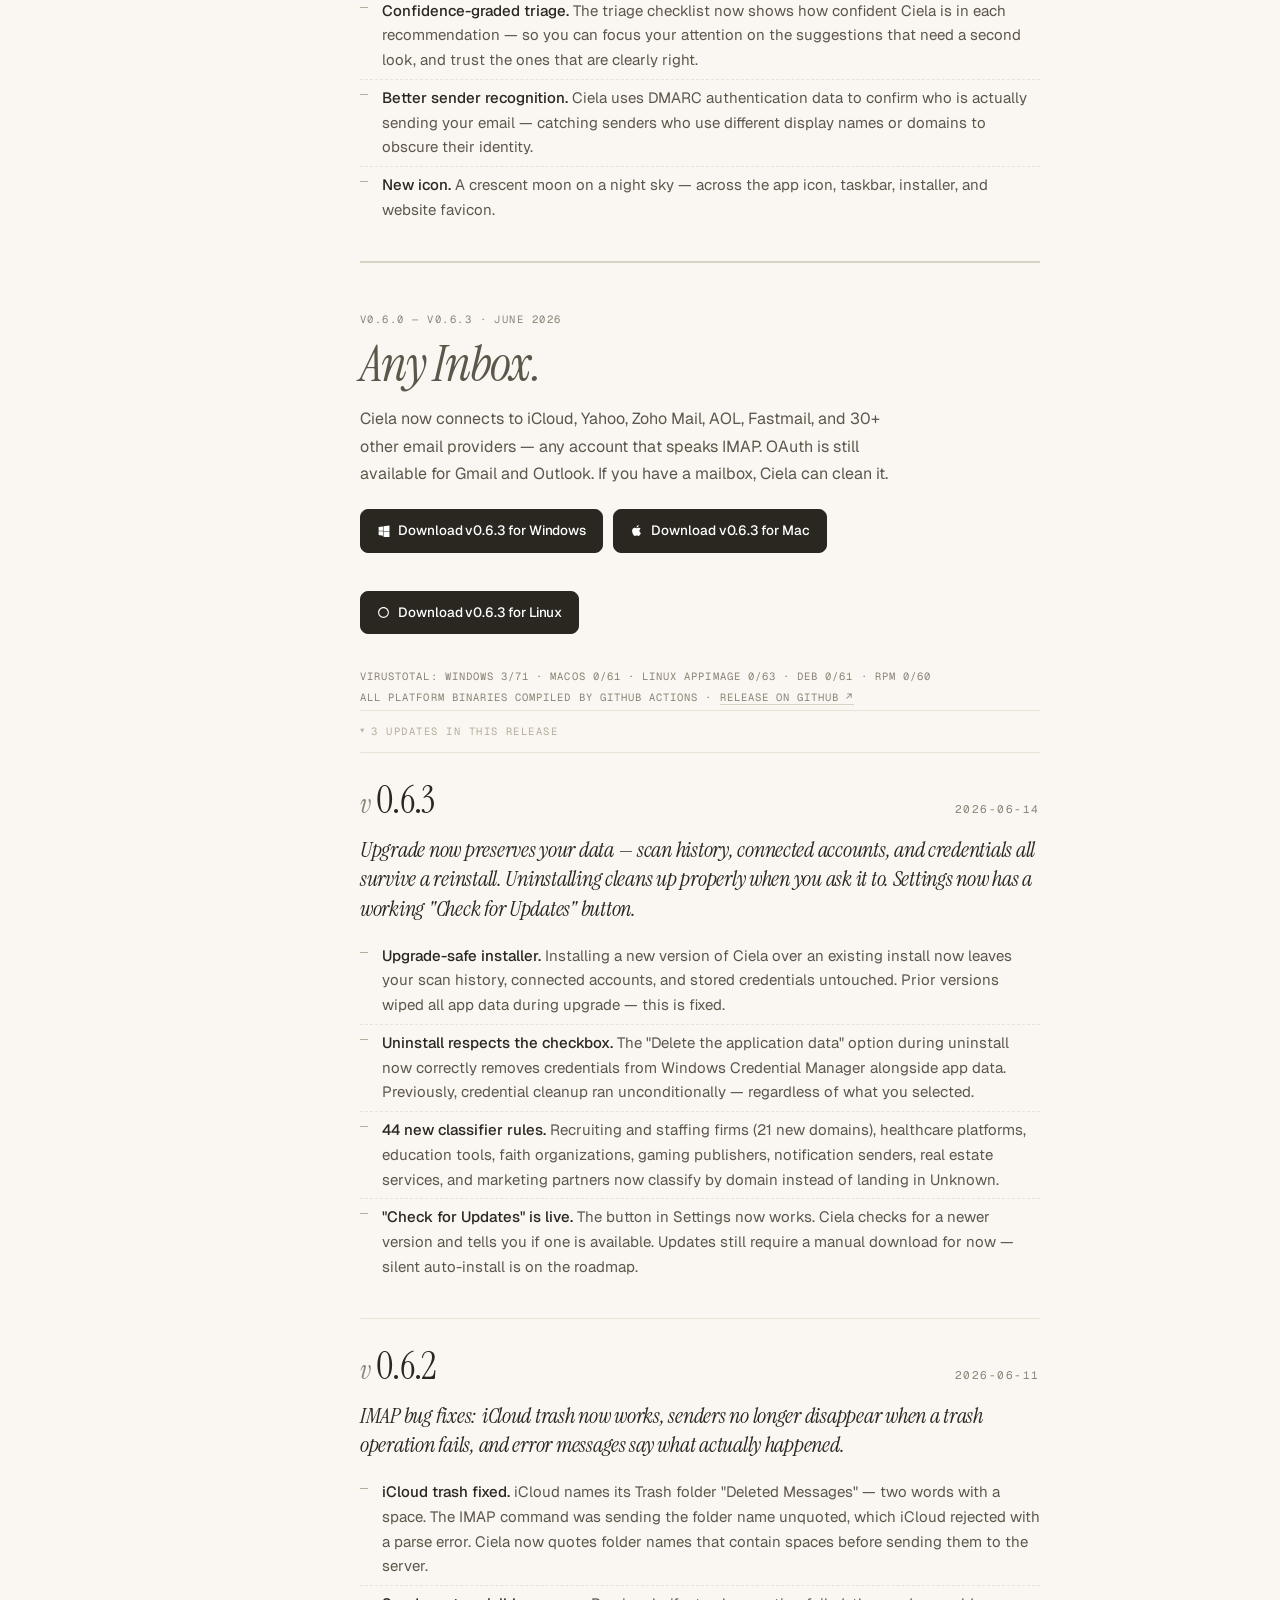
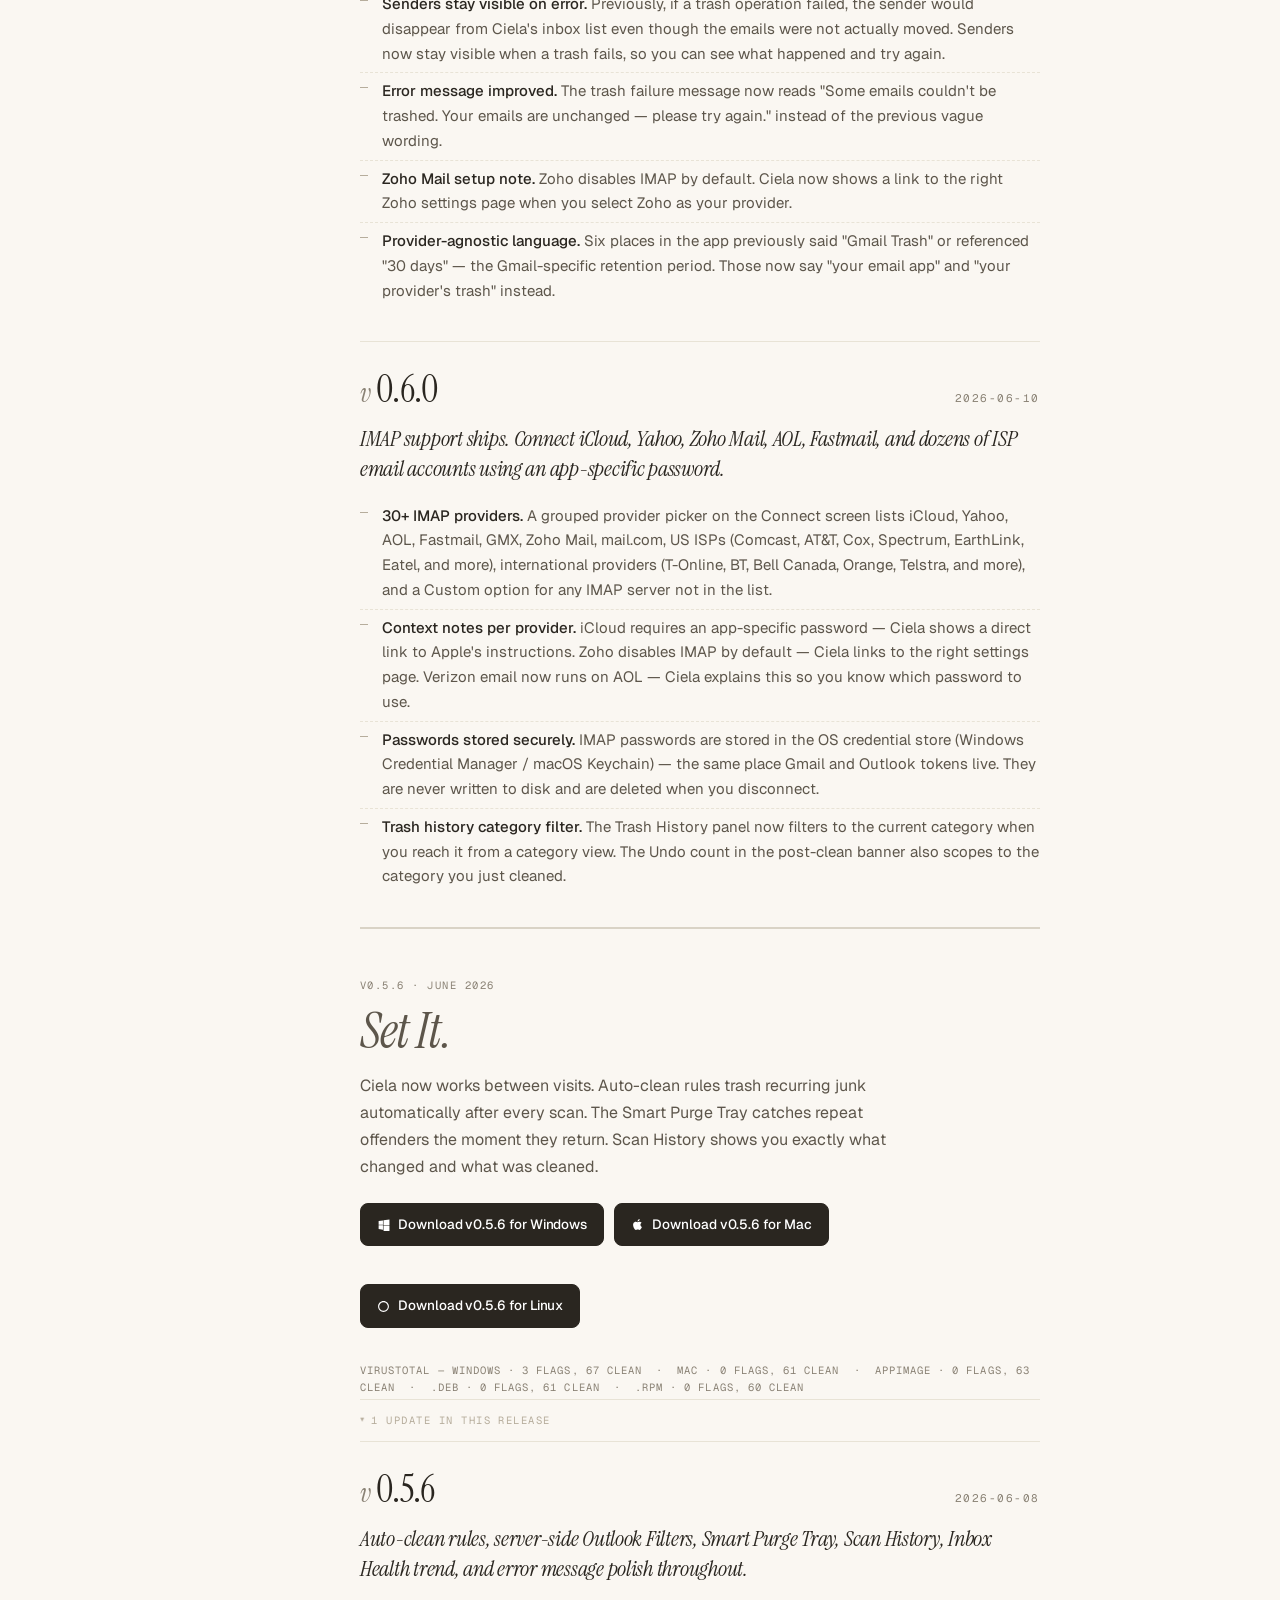
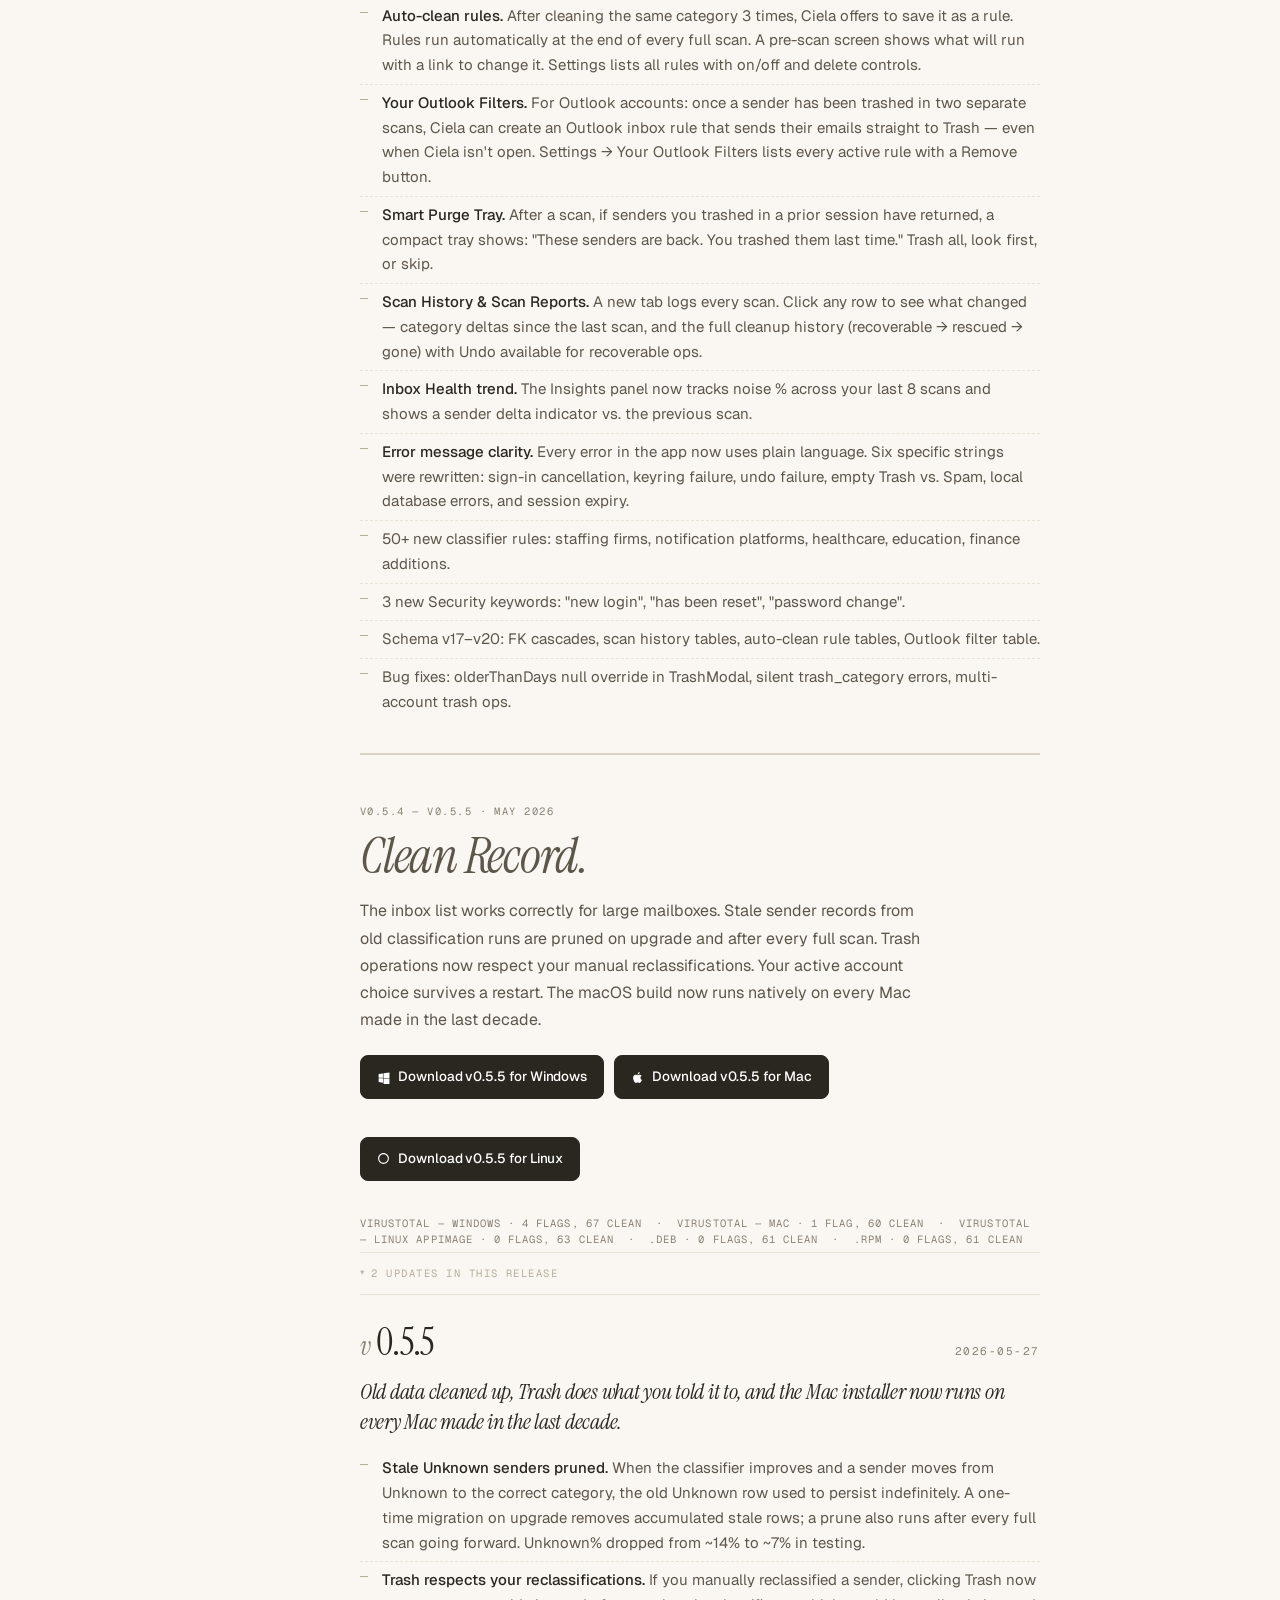
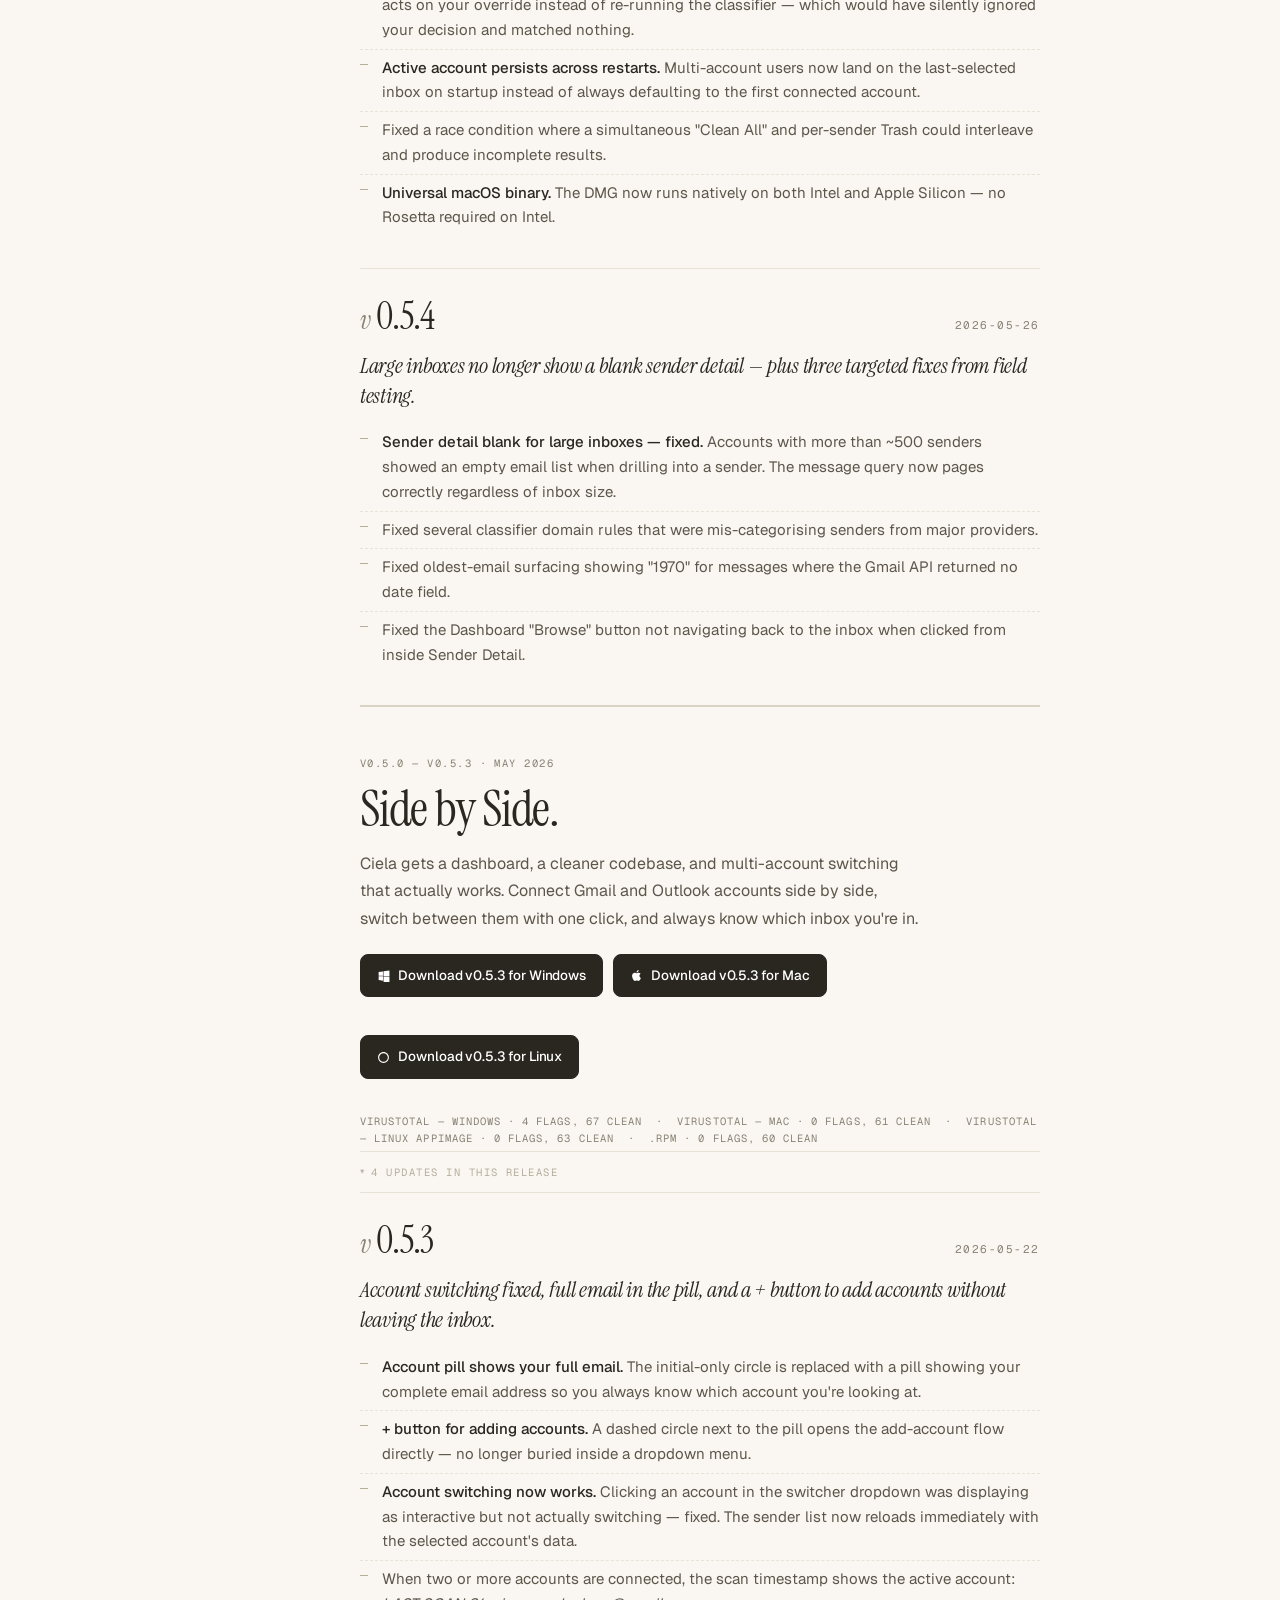
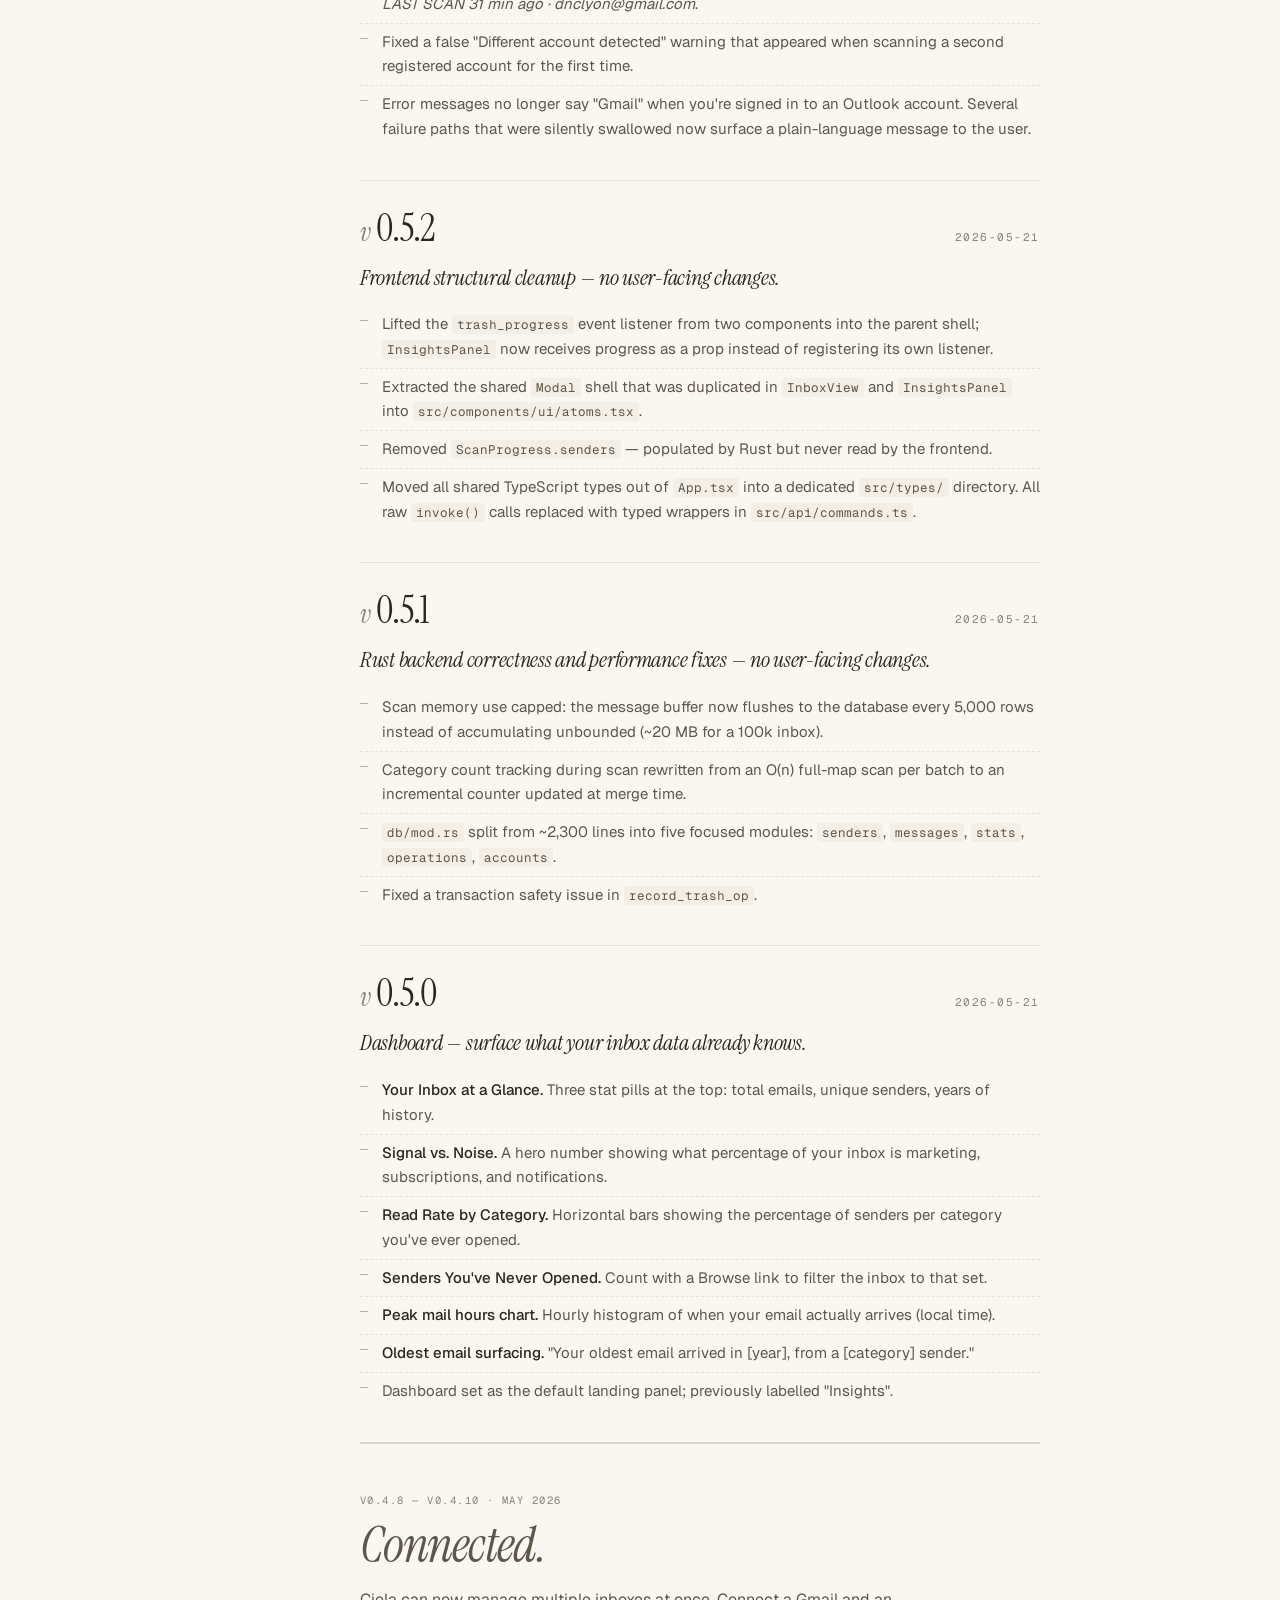
==== commit bed65e1d: "feat(website): launch give.html — charity search via Every.org, nav + footer on all pages Co-Authore" ====
--- a/Changelog.html
+++ b/Changelog.html
@@ -175,6 +175,7 @@
       <a href="https://ciela.app/#free">What it costs</a>
       <a href="https://ciela.app/#faq">FAQ</a>
       <a href="contact.html" class="muted">Get in touch</a>
+      <a href="give.html" style="color:var(--sage-deep);">Give back</a>
     </div>
     <div class="nav-right">
       <a class="btn dark small" href="https://ciela.app/#download">Download for Windows</a>
@@ -2179,6 +2180,7 @@
       <div>
         <h4>Get in touch</h4>
         <a href="contact.html">Report an issue</a>
+        <a href="give.html">Give back</a>
         <a href="https://x.com/Cielaapp" target="_blank" rel="noopener">@Cielaapp on X</a>
       </div>
     </div>
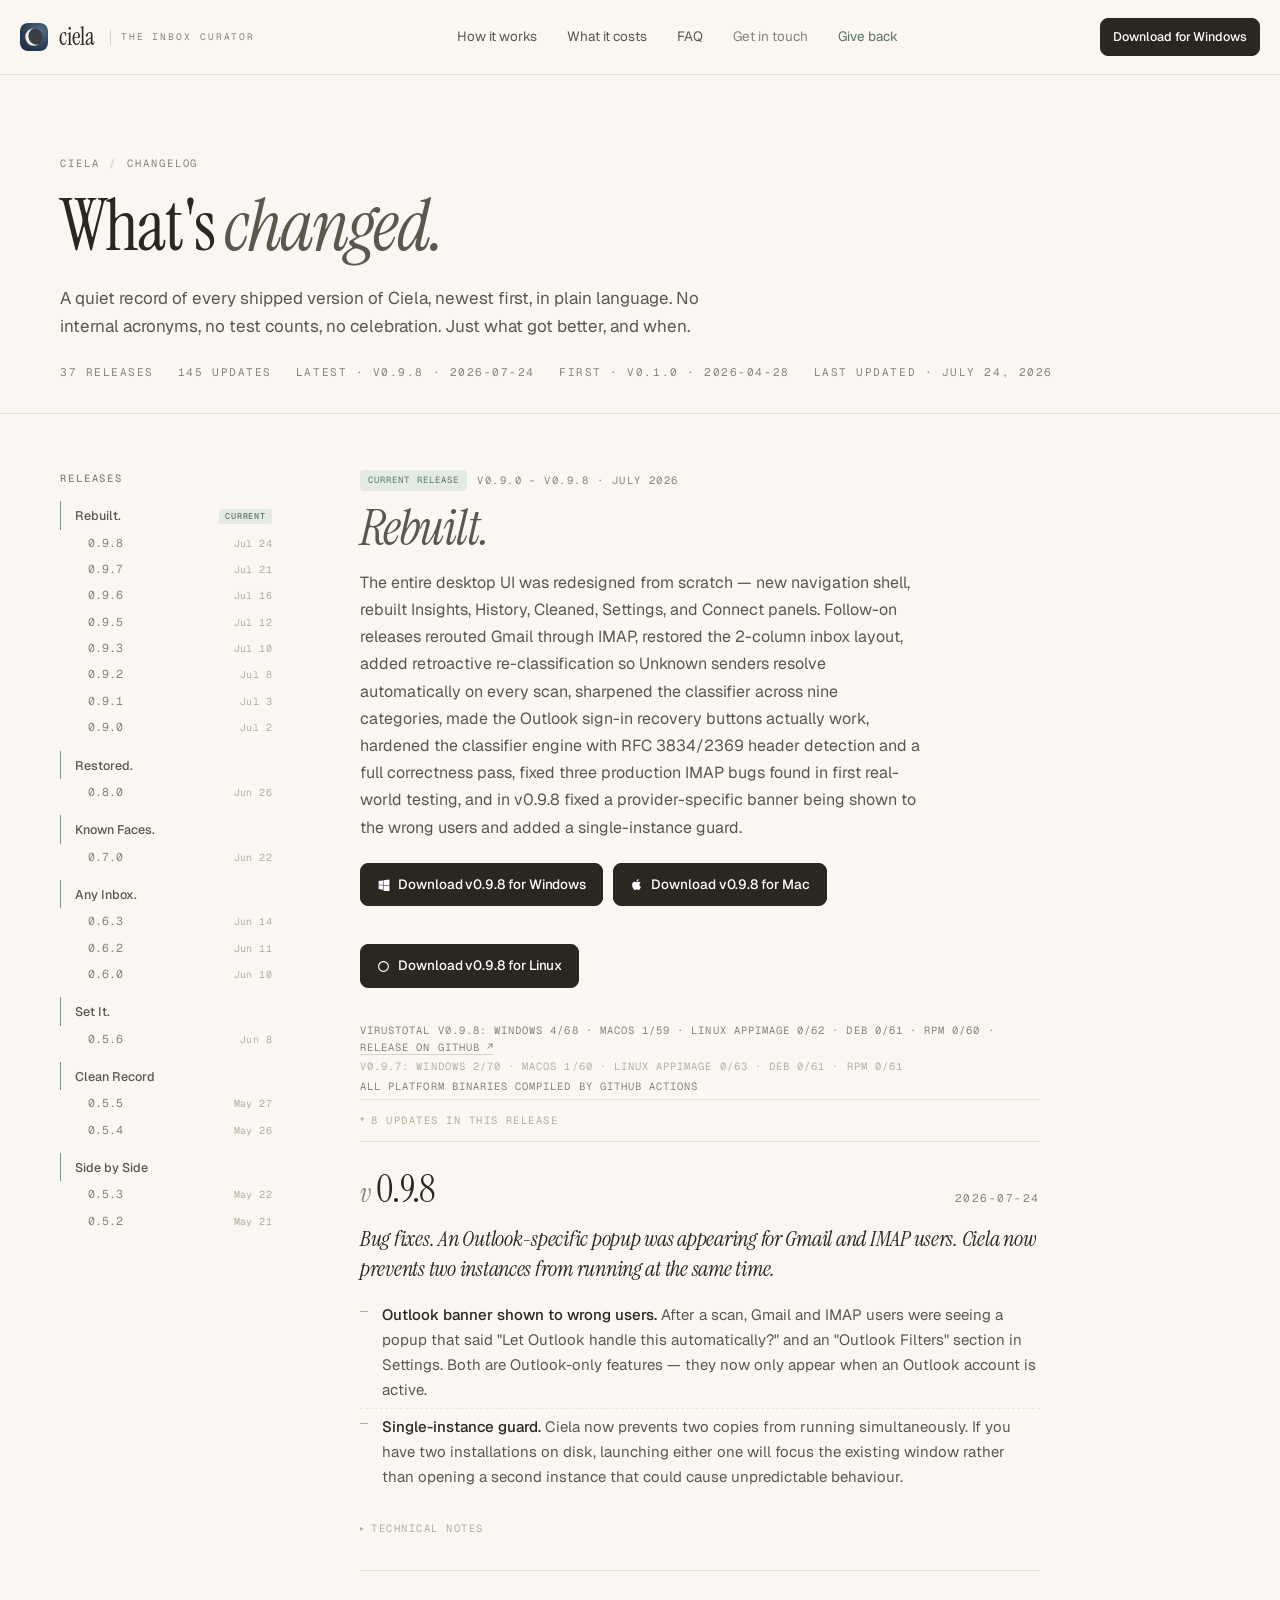
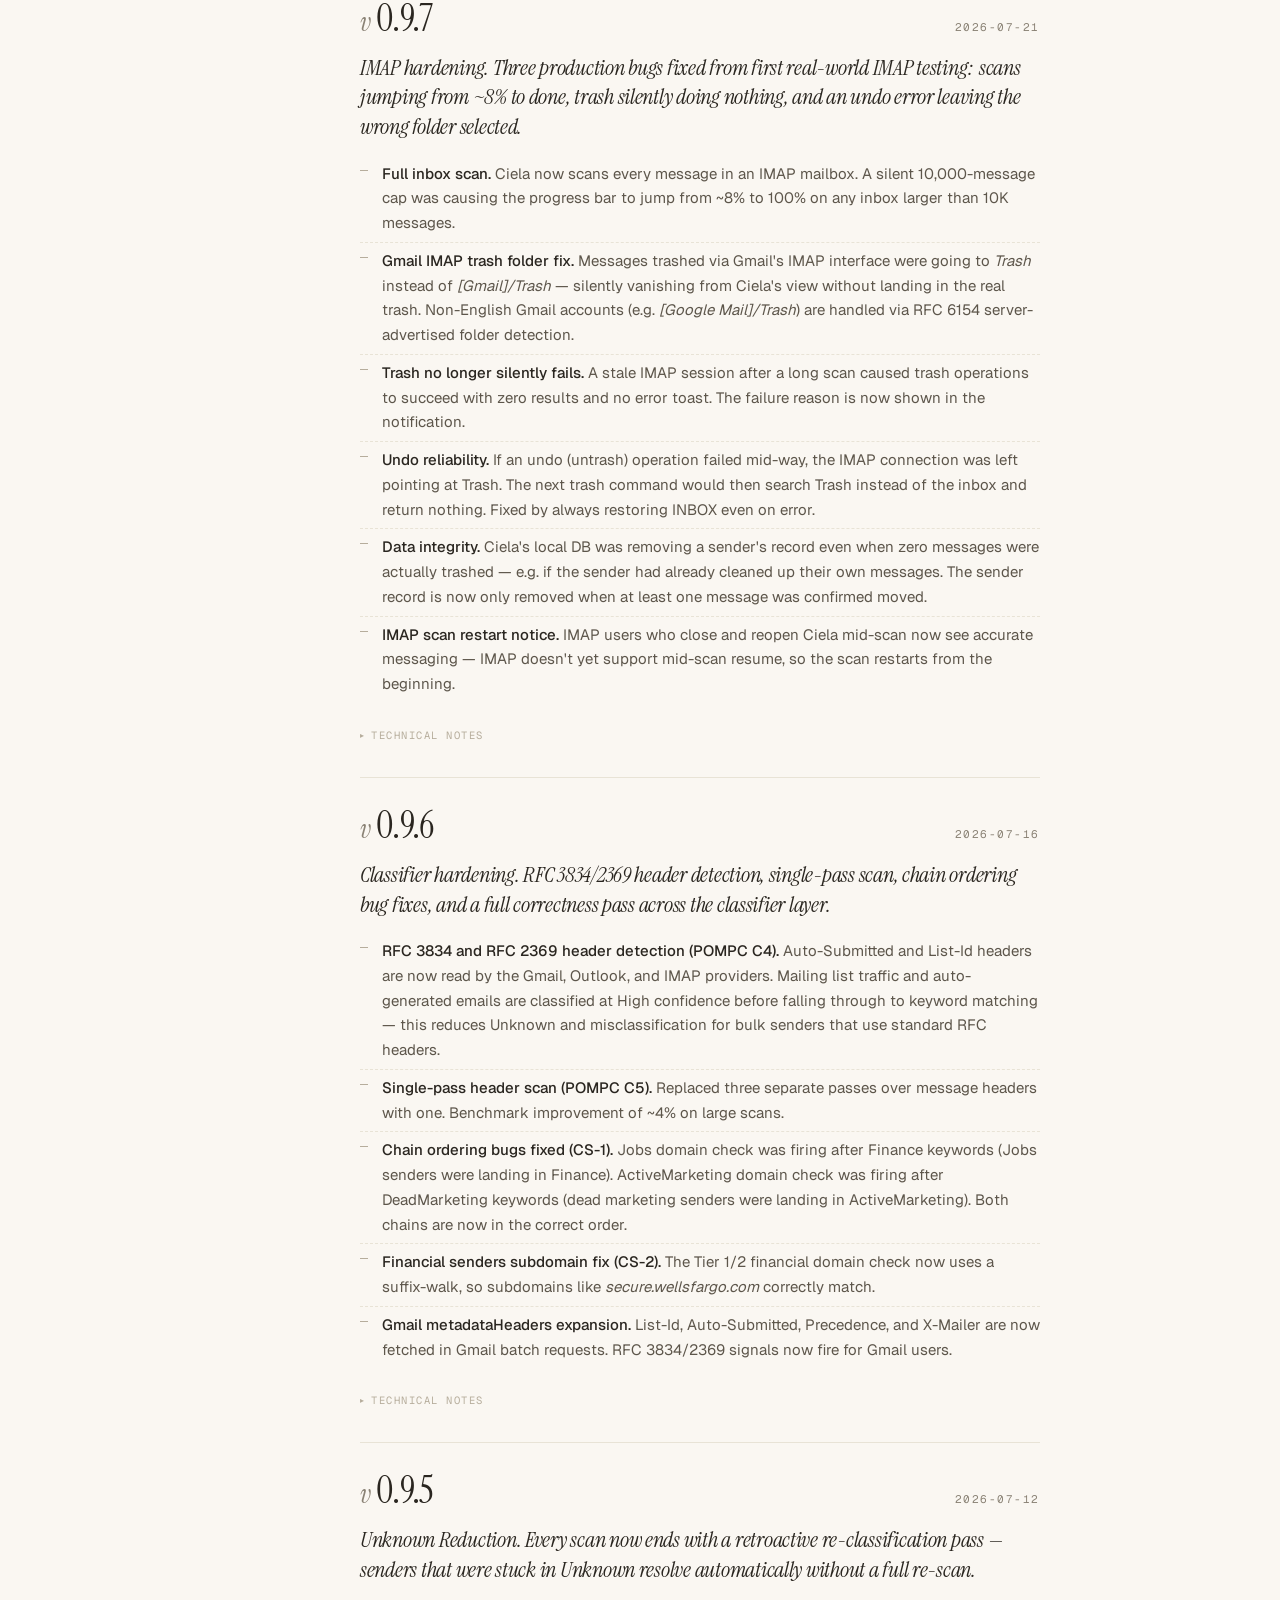
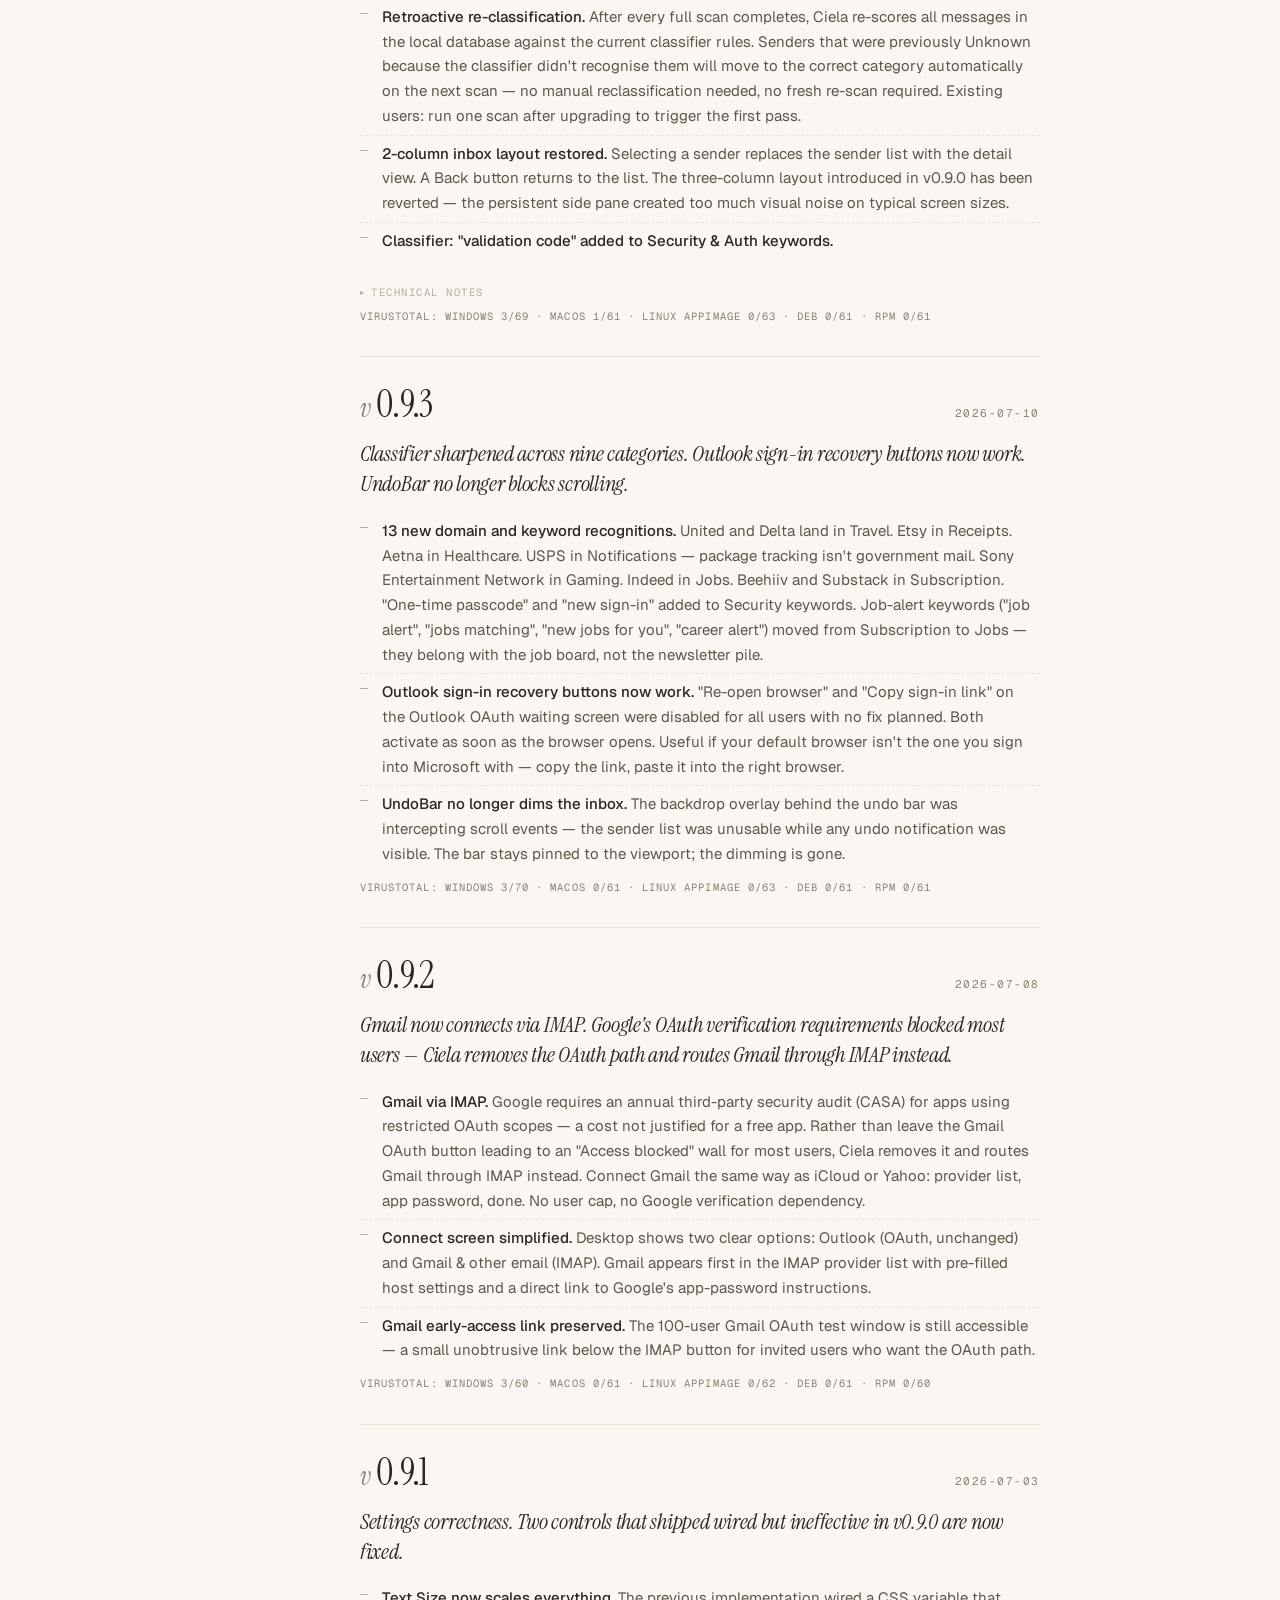
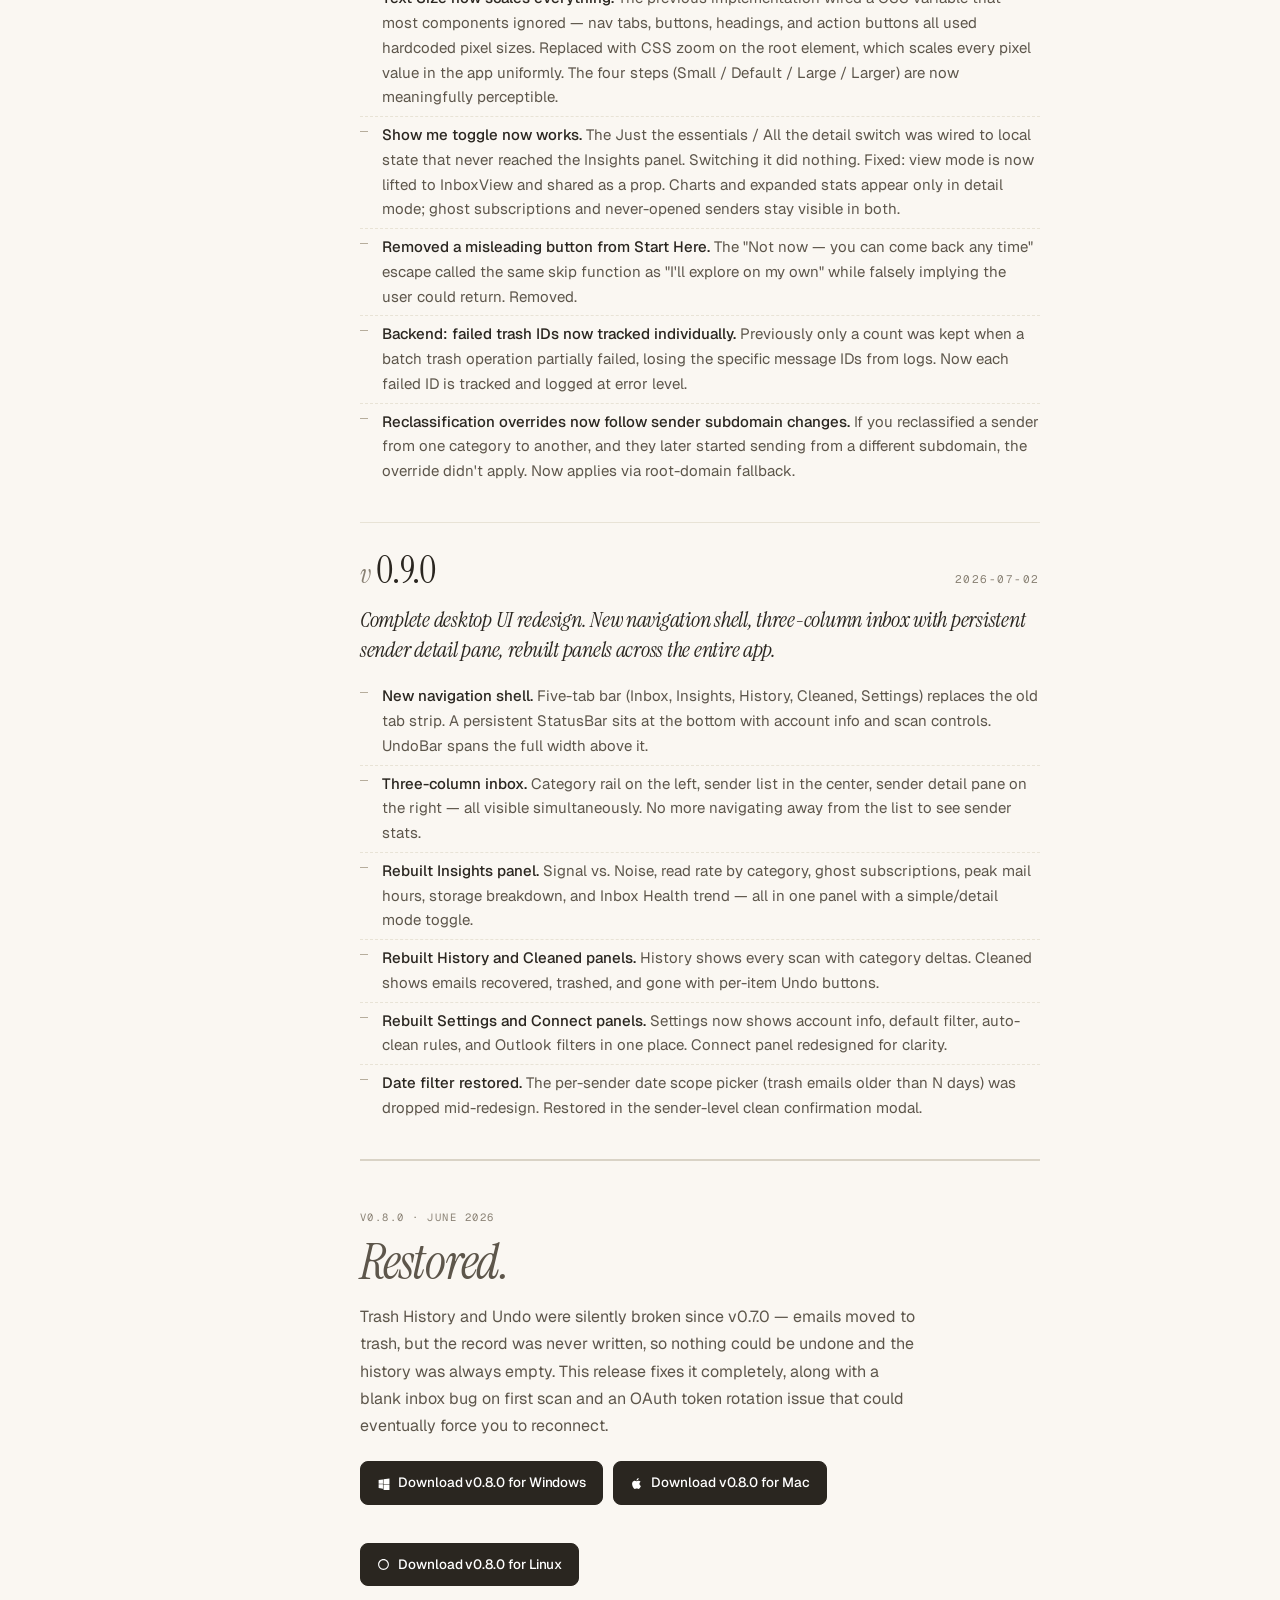
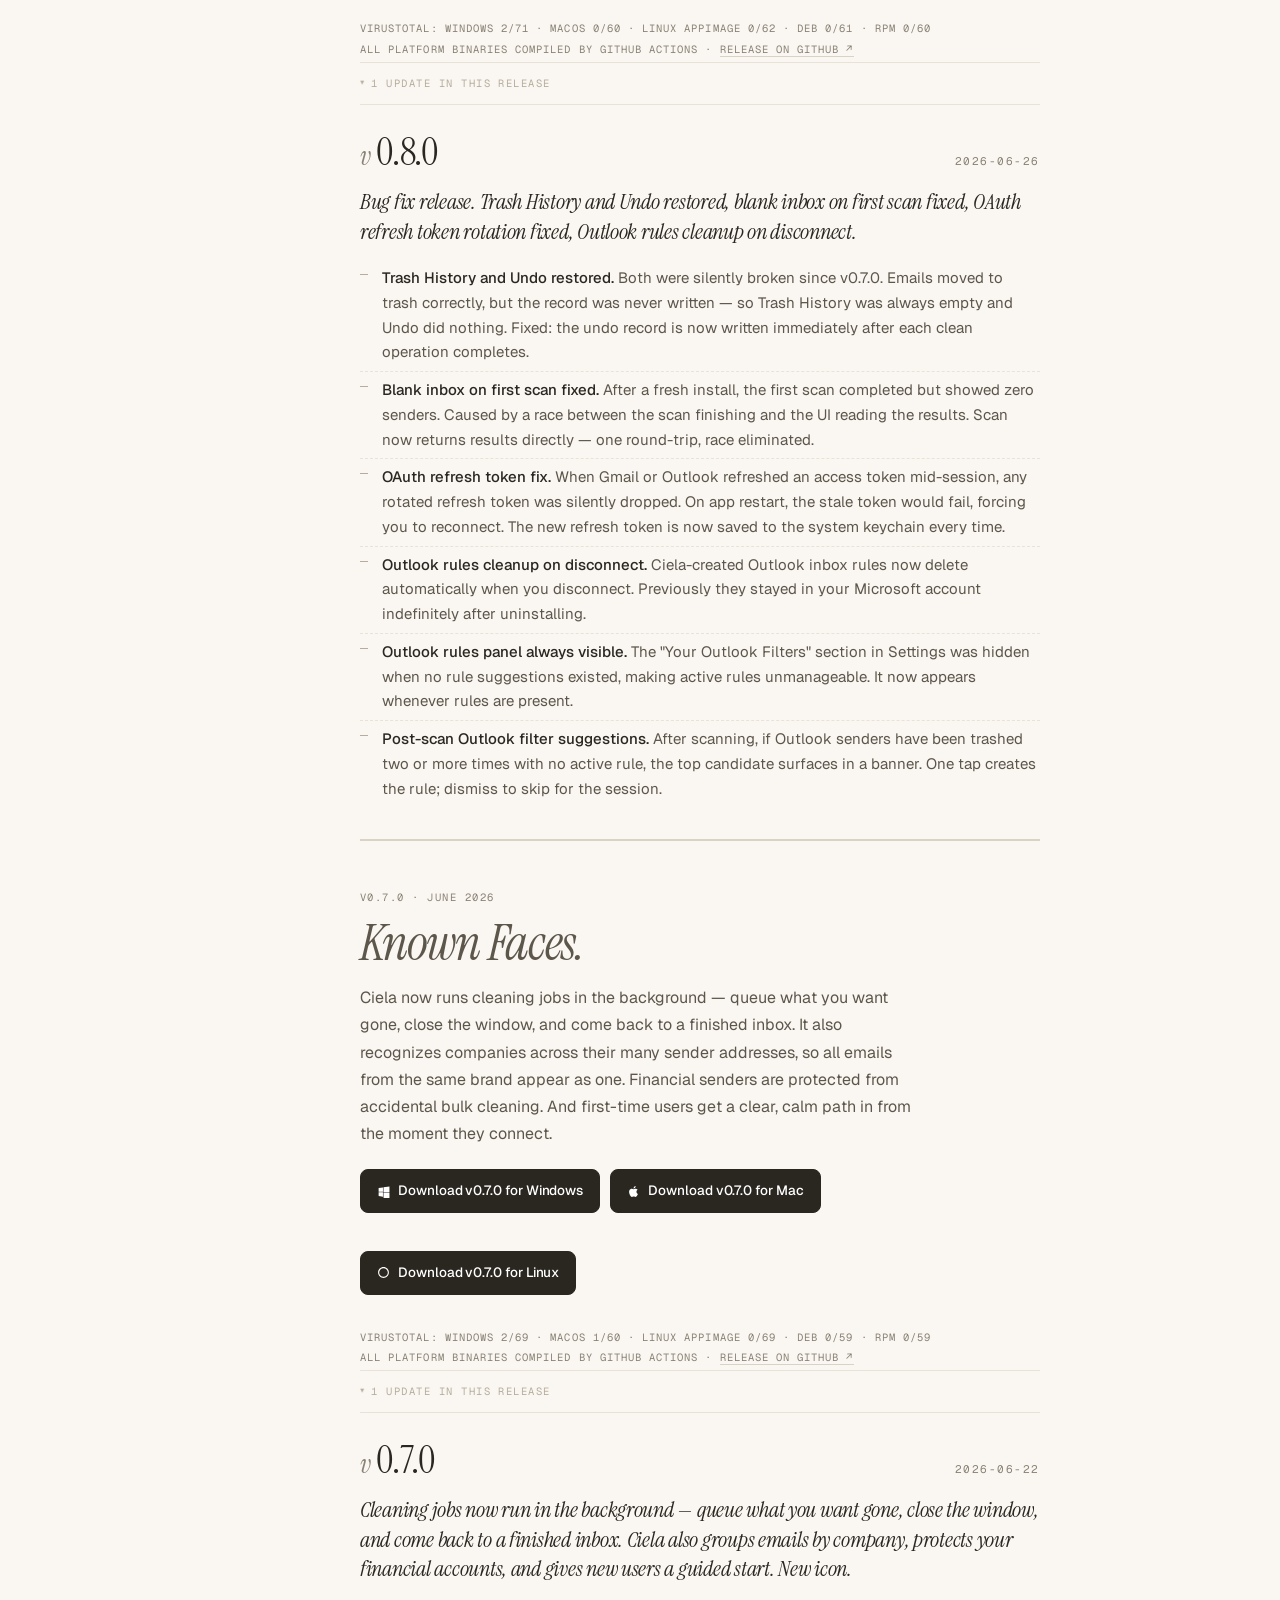
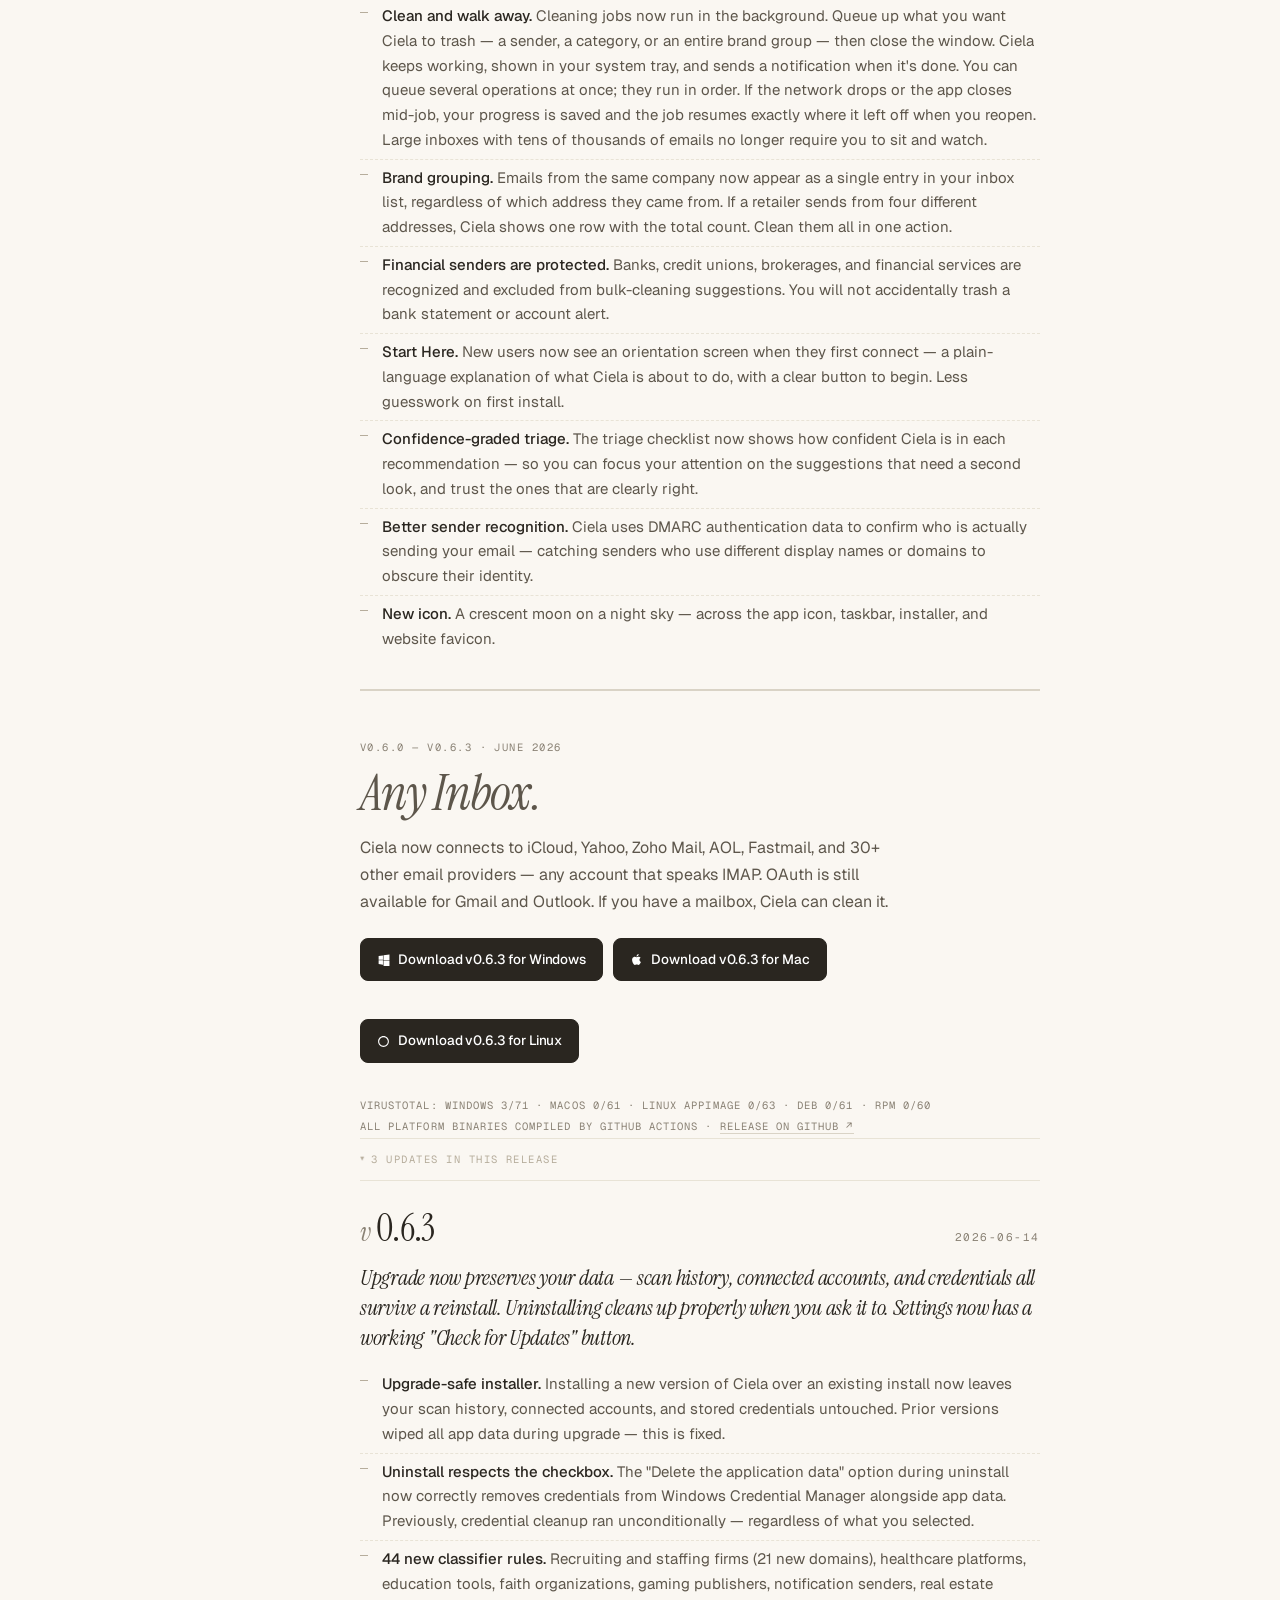
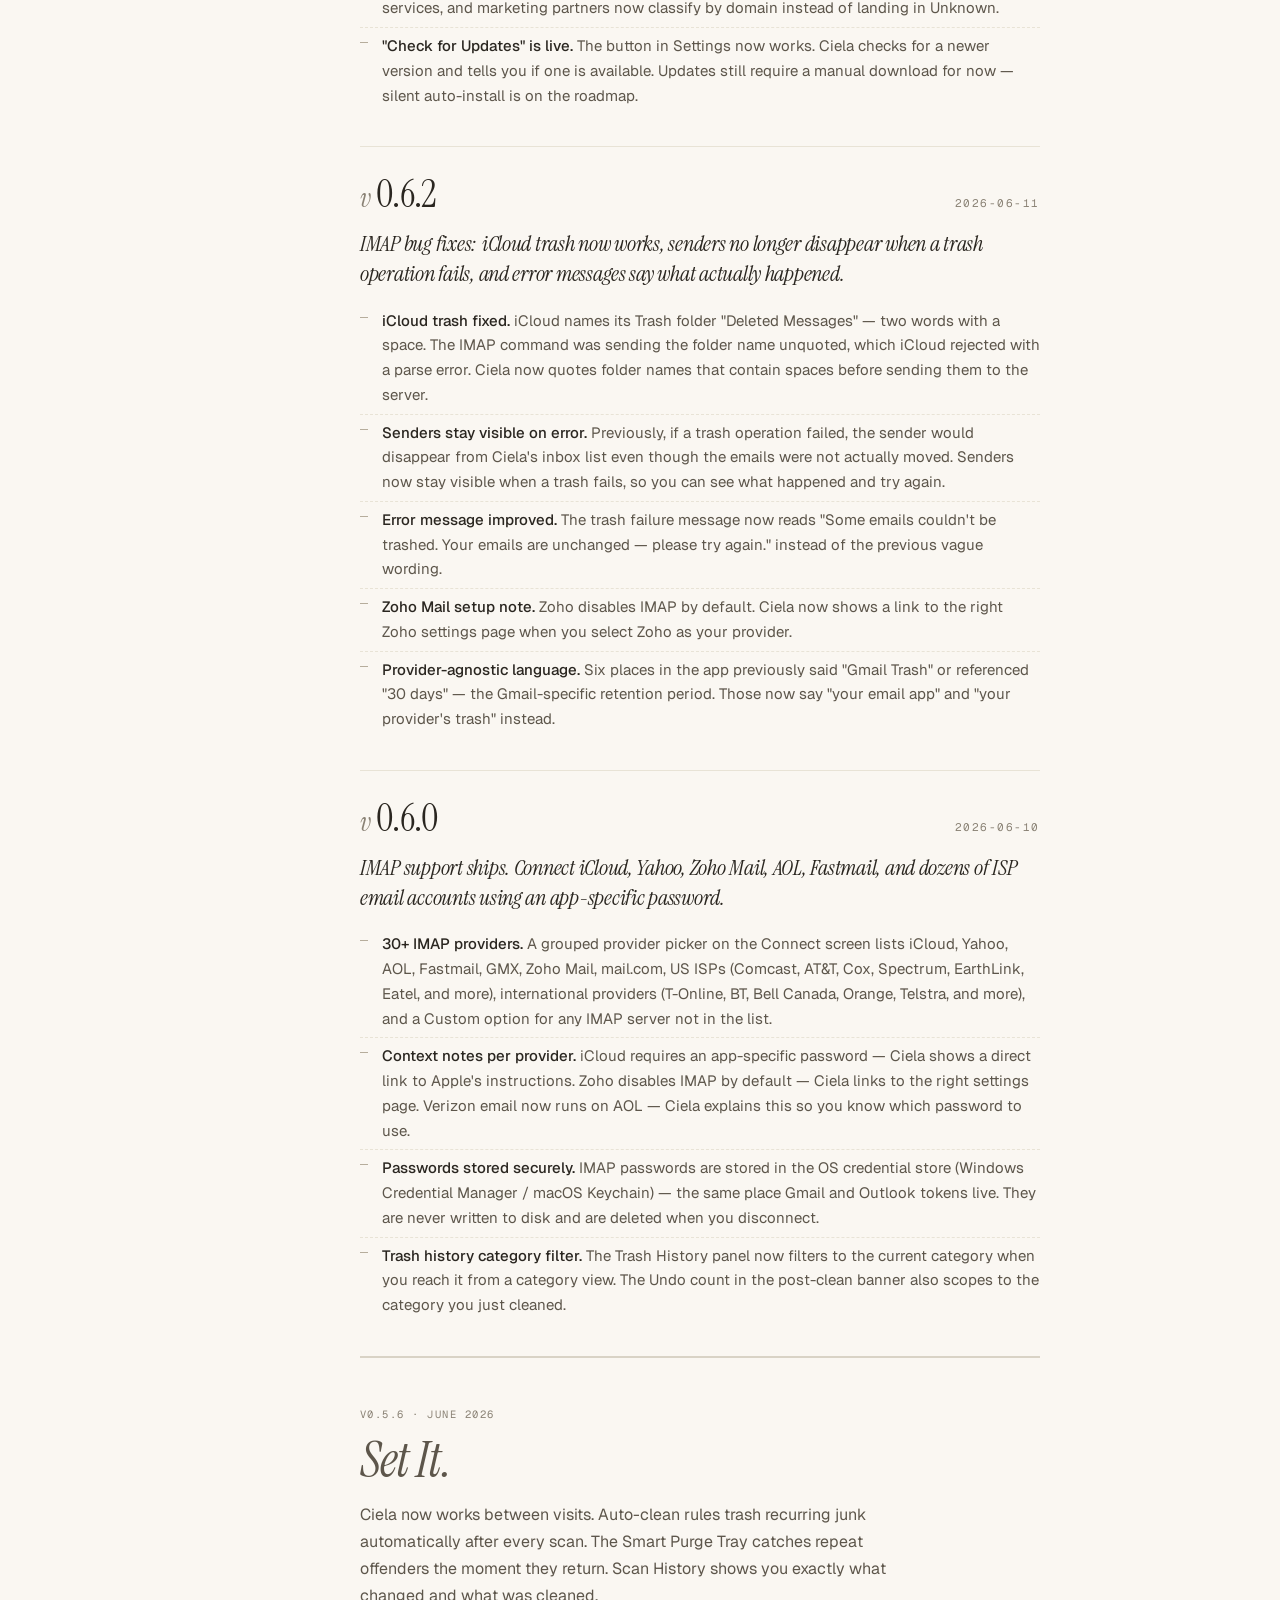
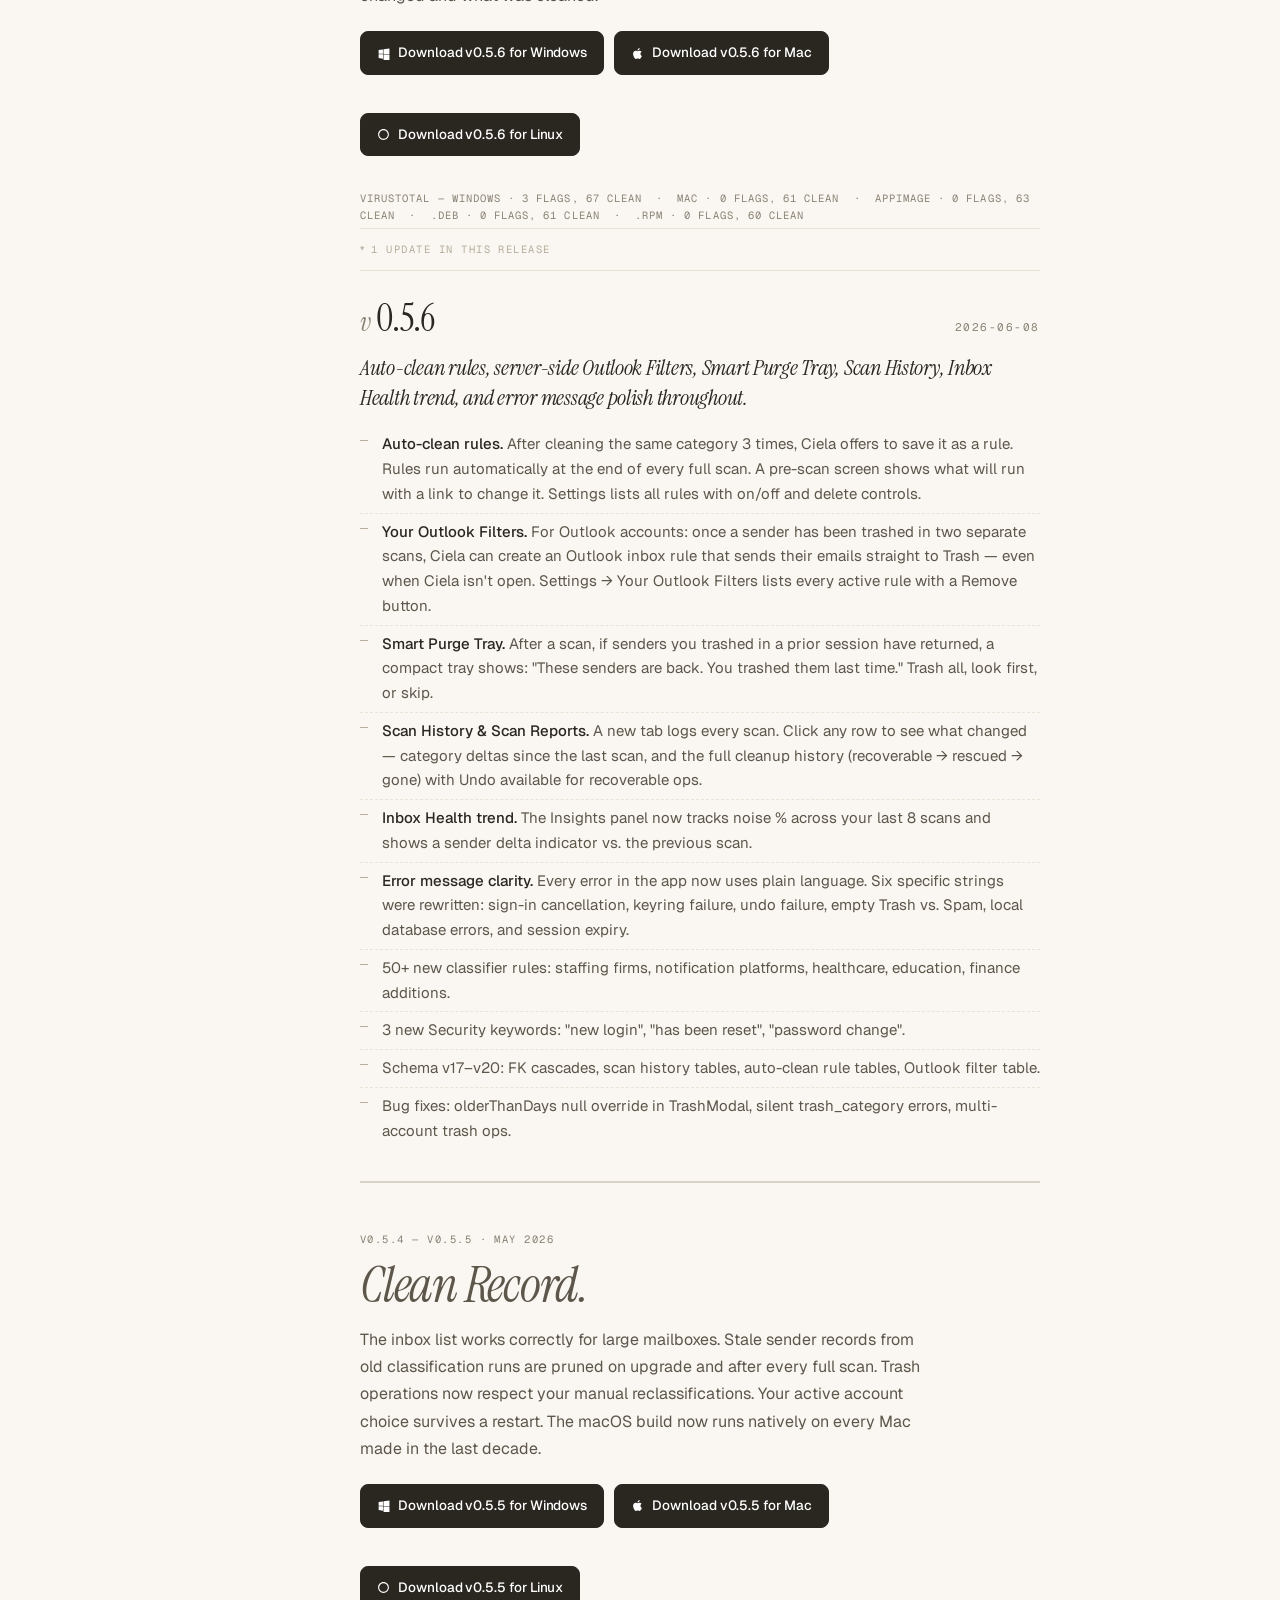
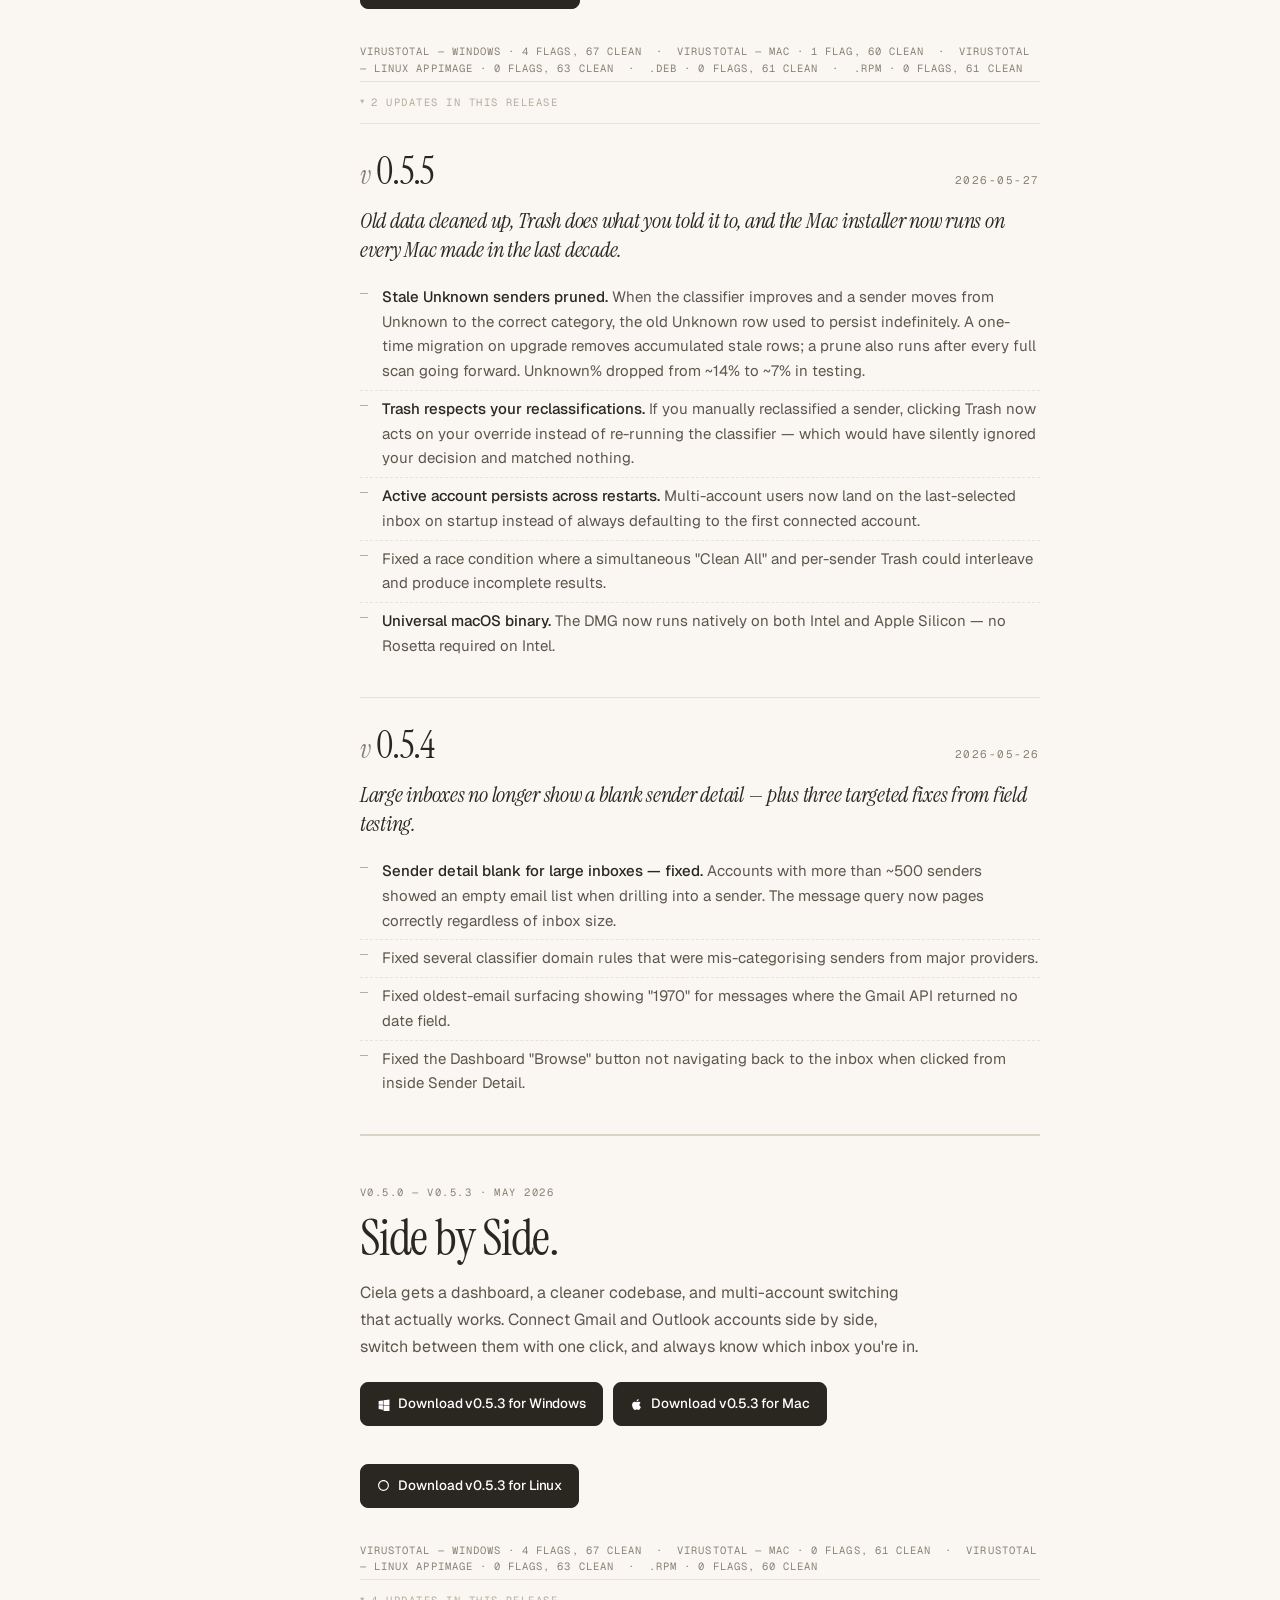
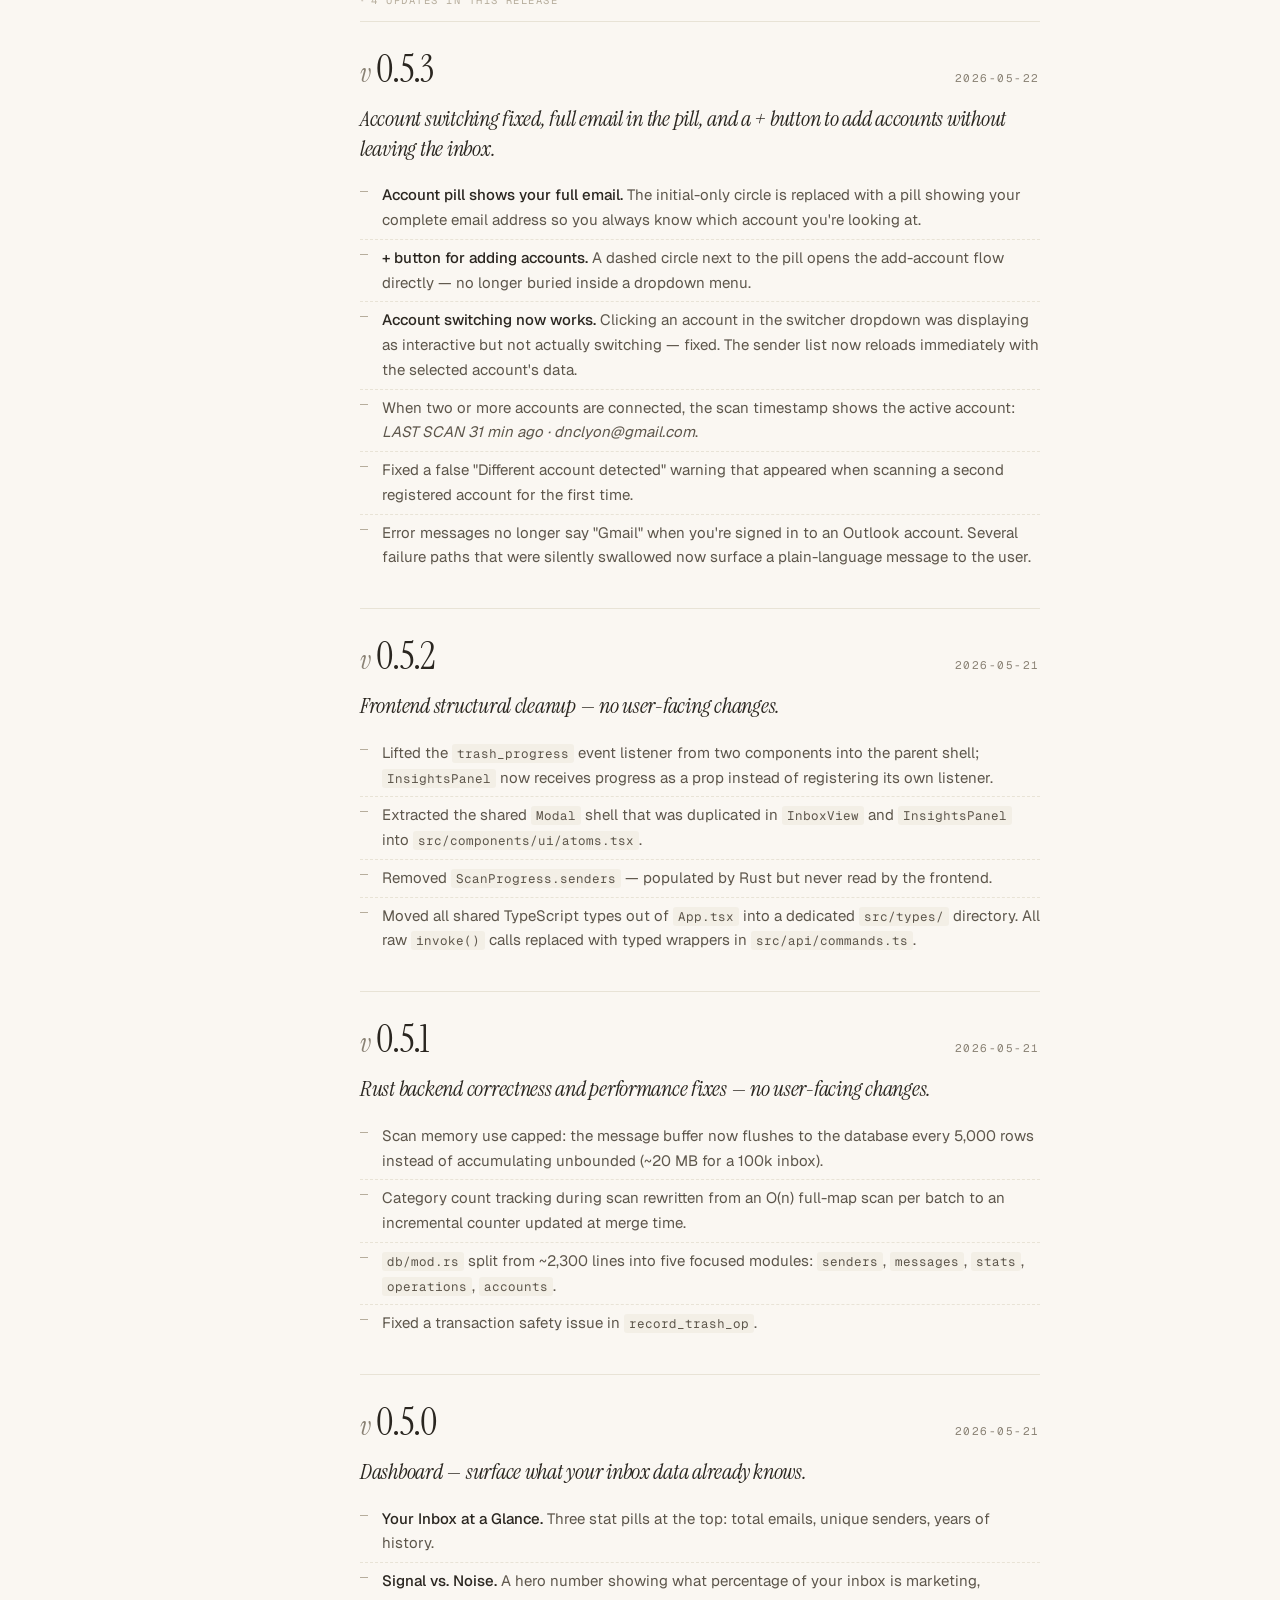
==== commit b858c260: "release: update site to v0.9.8" ====
--- a/Changelog.html
+++ b/Changelog.html
@@ -26,41 +26,16 @@
 <link rel="preconnect" href="https://fonts.googleapis.com">
 <link rel="preconnect" href="https://fonts.gstatic.com" crossorigin>
 <link href="https://fonts.googleapis.com/css2?family=Instrument+Serif:ital@0;1&family=Geist:wght@300;400;500;600&family=Geist+Mono:wght@400;500&display=swap" rel="stylesheet">
+<link rel="stylesheet" href="shared.css">
 <style>
-  :root{
-    --paper:#faf7f2; --paper-2:#f3efe6; --paper-3:#efece6;
-    --ink:#2a2620; --ink-2:#5d564b; --ink-3:#8a8275; --ink-4:#b6ad9c;
-    --rule:#d9d3c6; --rule-soft:#e8e3d6;
-    --sage:#7a9382; --sage-soft:#e3ebe3; --sage-deep:#5b7565;
-  }
-  *{box-sizing:border-box;}
-  html,body{margin:0;padding:0;}
-  body{background:var(--paper);color:var(--ink);font-family:"Geist",ui-sans-serif,system-ui,sans-serif;font-size:15px;line-height:1.6;-webkit-font-smoothing:antialiased;}
-  a{color:inherit;text-decoration:none;}
   strong{color:var(--ink);font-weight:500;}
   em{font-style:italic;color:var(--ink-2);}
   code{font-family:"Geist Mono",monospace;font-size:12.5px;background:var(--paper-2);padding:1px 5px;border-radius:3px;}
-  .wide{max-width:1240px;margin:0 auto;padding:0 40px;}
-
-  .nav{position:sticky;top:0;z-index:30;background:rgba(250,247,242,.86);backdrop-filter:saturate(140%) blur(8px);-webkit-backdrop-filter:saturate(140%) blur(8px);border-bottom:1px solid var(--rule-soft);}
-  .nav-inner{display:flex;align-items:center;justify-content:space-between;padding:18px 0;}
-  .brand{display:flex;align-items:center;gap:11px;color:var(--ink);}
-  .brand .word{font-family:"Instrument Serif",serif;font-size:24px;letter-spacing:-0.01em;line-height:1;}
-  .brand .sub{font-family:"Geist Mono",monospace;font-size:9.5px;color:var(--ink-3);letter-spacing:.2em;text-transform:uppercase;margin-left:4px;border-left:1px solid var(--rule);padding-left:10px;}
-  .nav-links{display:flex;gap:30px;align-items:center;color:var(--ink-2);font-size:13.5px;}
-  .nav-links a:hover{color:var(--ink);}
-  .btn{display:inline-flex;align-items:center;gap:8px;padding:10px 16px;border-radius:8px;border:1px solid var(--rule);background:#fff;color:var(--ink);font:inherit;font-size:13.5px;font-weight:500;letter-spacing:-0.005em;cursor:pointer;}
-  .btn.dark{background:var(--ink);color:#fff;border-color:var(--ink);}
-  .btn.small{padding:8px 12px;font-size:12.5px;}
-
-  .pagehead{padding:80px 0 32px;}
-  .crumbs{font-family:"Geist Mono",monospace;font-size:10.5px;letter-spacing:.18em;color:var(--ink-3);text-transform:uppercase;display:flex;align-items:center;gap:10px;}
-  .crumbs .sep{opacity:.5;}
+
   h1.title{font-family:"Instrument Serif",serif;font-weight:400;font-size:72px;line-height:1;letter-spacing:-0.025em;margin:18px 0 0;}
   h1.title .em{font-style:italic;color:var(--ink-2);}
-  .lede{color:var(--ink-2);font-size:17px;line-height:1.65;margin-top:22px;max-width:680px;}
-  .meta{display:flex;gap:24px;margin-top:24px;font-family:"Geist Mono",monospace;font-size:11px;letter-spacing:.14em;color:var(--ink-3);text-transform:uppercase;}
-  hr.rule{border:0;height:1px;background:var(--rule-soft);margin:0;}
+
+  footer{margin-top:24px;}
 
   /* ── Layout ── */
   .layout{display:grid;grid-template-columns:220px 1fr;gap:80px;padding:56px 0 96px;align-items:start;}
@@ -130,26 +105,13 @@
   .tech-body li::before{content:"";position:absolute;left:0;top:12px;width:6px;height:1px;background:var(--ink-4);}
   .tech-body li+li{border-top:1px dashed var(--rule-soft);}
 
-  /* ── Footer ── */
-  footer{border-top:1px solid var(--rule-soft);padding:48px 0 36px;background:var(--paper-2);margin-top:24px;}
-  .foot-grid{display:grid;grid-template-columns:1.5fr 1fr 1fr 1fr;gap:48px;}
-  .foot-grid h4{font-family:"Geist Mono",monospace;font-size:10.5px;letter-spacing:.16em;color:var(--ink-3);text-transform:uppercase;margin:0 0 14px;font-weight:500;}
-  .foot-grid a{display:block;color:var(--ink-2);font-size:13.5px;padding:4px 0;}
-  .foot-grid a:hover{color:var(--ink);}
-  .foot-bottom{display:flex;justify-content:space-between;align-items:center;margin-top:40px;padding-top:24px;border-top:1px solid var(--rule-soft);color:var(--ink-3);font-family:"Geist Mono",monospace;font-size:11px;letter-spacing:.06em;}
-  .foot-bottom .right{display:flex;gap:18px;align-items:center;}
-  .muted{color:var(--ink-3);}
+  /* ── rel-download-row ── */
+  .rel-download-row{display:flex;gap:10px;flex-wrap:wrap;margin-bottom:6px;}
 
   @media (max-width:900px){
     .layout{grid-template-columns:1fr;gap:24px;}
     .toc{position:static;max-height:none;}
     h1.title{font-size:48px;}
-    .foot-grid{grid-template-columns:1fr 1fr;}
-    .nav-links{display:none;}
-    .nav-right{display:none;}
-    .brand .sub{display:none;}
-    .foot-bottom{flex-direction:column;gap:12px;text-align:center;}
-    .foot-bottom .right{justify-content:center;}
   }
 </style>
 </head>
@@ -175,7 +137,7 @@
       <a href="https://ciela.app/#free">What it costs</a>
       <a href="https://ciela.app/#faq">FAQ</a>
       <a href="contact.html" class="muted">Get in touch</a>
-      <a href="give.html" style="color:var(--sage-deep);">Give back</a>
+      <a href="give.html" class="nav-accent">Give back</a>
     </div>
     <div class="nav-right">
       <a class="btn dark small" href="https://ciela.app/#download">Download for Windows</a>
@@ -191,11 +153,11 @@
       A quiet record of every shipped version of Ciela, newest first, in plain language. No internal acronyms, no test counts, no celebration. Just what got better, and when.
     </p>
     <div class="meta">
-      <span>36 RELEASES</span>
-      <span>143 UPDATES</span>
-      <span>LATEST · v0.9.7 · 2026-07-21</span>
+      <span>37 RELEASES</span>
+      <span>145 UPDATES</span>
+      <span>LATEST · v0.9.8 · 2026-07-24</span>
       <span>FIRST · v0.1.0 · 2026-04-28</span>
-      <span>LAST UPDATED · JULY 21, 2026</span>
+      <span>LAST UPDATED · JULY 24, 2026</span>
     </div>
   </div>
 </header>
@@ -215,6 +177,7 @@
           <span class="toc-badge">Current</span>
         </a>
         <div class="toc-pushes">
+          <a href="#v-0-9-8"><span class="tnum">0.9.8</span><span class="tdate">Jul 24</span></a>
           <a href="#v-0-9-7"><span class="tnum">0.9.7</span><span class="tdate">Jul 21</span></a>
           <a href="#v-0-9-6"><span class="tnum">0.9.6</span><span class="tdate">Jul 16</span></a>
           <a href="#v-0-9-5"><span class="tnum">0.9.5</span><span class="tdate">Jul 12</span></a>
@@ -447,31 +410,55 @@
       <section class="release" id="rel-rebuilt">
         <div class="rel-eyebrow">
           <span class="rel-badge">Current Release</span>
-          <span>v0.9.0 – v0.9.7 · July 2026</span>
+          <span>v0.9.0 – v0.9.8 · July 2026</span>
         </div>
         <h2 class="rel-title"><em>Rebuilt.</em></h2>
-        <p class="rel-lede">The entire desktop UI was redesigned from scratch — new navigation shell, rebuilt Insights, History, Cleaned, Settings, and Connect panels. Follow-on releases rerouted Gmail through IMAP, restored the 2-column inbox layout, added retroactive re-classification so Unknown senders resolve automatically on every scan, sharpened the classifier across nine categories, made the Outlook sign-in recovery buttons actually work, hardened the classifier engine with RFC 3834/2369 header detection and a full correctness pass, and in v0.9.7 fixed three production IMAP bugs found in first real-world testing — silent trash failures, a 10K scan cap, and an incorrect Gmail trash folder path.</p>
-        <div style="display:flex;gap:10px;flex-wrap:wrap;margin-bottom:6px;">
-          <a class="btn dark rel-download" href="https://github.com/ciela-app/ciela-app.github.io/releases/download/v0.9.7/Ciela_0.9.7_x64-setup.exe">
+        <p class="rel-lede">The entire desktop UI was redesigned from scratch — new navigation shell, rebuilt Insights, History, Cleaned, Settings, and Connect panels. Follow-on releases rerouted Gmail through IMAP, restored the 2-column inbox layout, added retroactive re-classification so Unknown senders resolve automatically on every scan, sharpened the classifier across nine categories, made the Outlook sign-in recovery buttons actually work, hardened the classifier engine with RFC 3834/2369 header detection and a full correctness pass, fixed three production IMAP bugs found in first real-world testing, and in v0.9.8 fixed a provider-specific banner being shown to the wrong users and added a single-instance guard.</p>
+        <div class="rel-download-row">
+          <a class="btn dark rel-download" href="https://github.com/Opoohwan/Ciela/releases/download/v0.9.8/Ciela_0.9.8_x64-setup.exe">
             <svg width="13" height="13" viewBox="0 0 24 24" fill="currentColor"><path d="M3 5.5l8-1.1v8.1H3zm0 8h8v8.1l-8-1.1zm9-9.2l11-1.6v10.8H12zm0 10.2h11v10.8l-11-1.6z"/></svg>
-            Download v0.9.7 for Windows
-          </a>
-          <a class="btn dark rel-download" href="https://github.com/ciela-app/ciela-app.github.io/releases/download/v0.9.7/Ciela_0.9.7_universal.dmg">
+            Download v0.9.8 for Windows
+          </a>
+          <a class="btn dark rel-download" href="https://github.com/Opoohwan/Ciela/releases/download/v0.9.8/Ciela_0.9.8_universal.dmg">
             <svg width="13" height="13" viewBox="0 0 24 24" fill="currentColor"><path d="M18.71 19.5c-.83 1.24-1.71 2.45-3.05 2.47-1.34.03-1.77-.79-3.29-.79-1.53 0-2 .77-3.27.82-1.31.05-2.3-1.32-3.14-2.53C4.25 17 2.94 12.45 4.7 9.39c.87-1.52 2.43-2.48 4.12-2.51 1.28-.02 2.5.87 3.29.87.78 0 2.26-1.07 3.8-.91.65.03 2.47.26 3.64 1.98-.09.06-2.17 1.28-2.15 3.81.03 3.02 2.65 4.03 2.68 4.04-.03.07-.42 1.44-1.38 2.83M13 3.5c.73-.83 1.94-1.46 2.94-1.5.13 1.17-.34 2.35-1.04 3.19-.69.85-1.83 1.51-2.95 1.42-.15-1.15.41-2.35 1.05-3.11z"/></svg>
-            Download v0.9.7 for Mac
-          </a>
-          <a class="btn dark rel-download" href="https://github.com/ciela-app/ciela-app.github.io/releases/download/v0.9.7/Ciela_0.9.7_amd64.AppImage">
+            Download v0.9.8 for Mac
+          </a>
+          <a class="btn dark rel-download" href="https://github.com/Opoohwan/Ciela/releases/download/v0.9.8/Ciela_0.9.8_amd64.AppImage">
             <svg width="13" height="13" viewBox="0 0 24 24" fill="currentColor"><path d="M12 2C6.48 2 2 6.48 2 12s4.48 10 10 10 10-4.48 10-10S17.52 2 12 2zm0 18c-4.41 0-8-3.59-8-8s3.59-8 8-8 8 3.59 8 8-3.59 8-8 8z"/></svg>
-            Download v0.9.7 for Linux
-          </a>
-        </div>
-        <div class="micro">VirusTotal v0.9.7: <a href="https://www.virustotal.com/gui/file/73d9209e8252225a3a30e1c828c2d6d5e97bf983e45adfd398dc64a398255cd9" target="_blank" rel="noopener">Windows 2/70</a> · <a href="https://www.virustotal.com/gui/file/d7538a11c0d0a07c7c31bbf2009e3f38b9c252a047b067ba27a17de146d03d41" target="_blank" rel="noopener">macOS 1/60</a> · <a href="https://www.virustotal.com/gui/file/95b715518550d944f5349b8278943e07857322b841001912974e81b68baac3b0" target="_blank" rel="noopener">Linux AppImage 0/63</a> · <a href="https://www.virustotal.com/gui/file/b2d3f7c3912bb9df5ff107f377acdb4072251680d00a65d2d1281a092fa16aa4" target="_blank" rel="noopener">deb 0/61</a> · <a href="https://www.virustotal.com/gui/file/033399af0fb0b5faf00fc8e0ac22de61fd0c4dd0cb23173e6231cae7652f87f9" target="_blank" rel="noopener">rpm 0/61</a> · <a href="https://github.com/ciela-app/ciela-app.github.io/releases/tag/v0.9.7" target="_blank" rel="noopener" style="color:var(--ink-3);border-bottom:1px solid var(--rule);">Release on GitHub ↗</a></div>
-        <div class="micro" style="margin-top:2px;opacity:.6;">v0.9.6: <a href="https://www.virustotal.com/gui/file/8994c9efbbbe5831a1bee909bf324538194ad12fe1ba46e5a64b71957611d001" target="_blank" rel="noopener">Windows 3/70</a> · <a href="https://www.virustotal.com/gui/file/28352a6856e13b424b6895eb77c33057c6fe075b3b1071cb3627fbe19a86b6e5" target="_blank" rel="noopener">macOS 0/61</a> · <a href="https://www.virustotal.com/gui/file/2c86a39efc634ddbe32671dbf4c5f99dd041d581b8f5dea638926d9d76ee462c" target="_blank" rel="noopener">Linux AppImage 0/62</a> · <a href="https://www.virustotal.com/gui/file/e2093bb22c5691655a98802ff6d6eb13559b964ad9aaee4e9e17119ded8c7769" target="_blank" rel="noopener">deb 0/60</a> · <a href="https://www.virustotal.com/gui/file/6cb26eef762b40965f16b0cf192bf79ddd1ecd1fb7e68d8a258f2dae53d4e185" target="_blank" rel="noopener">rpm 0/61</a></div>
+            Download v0.9.8 for Linux
+          </a>
+        </div>
+        <div class="micro">VirusTotal v0.9.8: <a href="https://www.virustotal.com/gui/file/1c901f72d65179078f2f97eb158fbd277cdc0508396b802d53c3a824f4a9b2f3" target="_blank" rel="noopener">Windows 4/68</a> · <a href="https://www.virustotal.com/gui/file/c3a6ab49ed3e567e605f029e3176086b7f2fb8d483aef940bc910147552ac14f" target="_blank" rel="noopener">macOS 1/59</a> · <a href="https://www.virustotal.com/gui/file/83571ec46fc04d7888566917b321914692d487511634f62b0234ed03057a4b1c" target="_blank" rel="noopener">Linux AppImage 0/62</a> · <a href="https://www.virustotal.com/gui/file/54aaef014ee45f2947ddcfb710f50cf7503644fd17467b7bedfe39fc1b656573" target="_blank" rel="noopener">deb 0/61</a> · <a href="https://www.virustotal.com/gui/file/f590d610eb9edf1ff9546b9307110d8f12dc43496741750e555e1e994e690801" target="_blank" rel="noopener">rpm 0/60</a> · <a href="https://github.com/Opoohwan/Ciela/releases/tag/v0.9.8" target="_blank" rel="noopener" style="color:var(--ink-3);border-bottom:1px solid var(--rule);">Release on GitHub ↗</a></div>
+        <div class="micro" style="margin-top:2px;opacity:.6;">v0.9.7: <a href="https://www.virustotal.com/gui/file/73d9209e8252225a3a30e1c828c2d6d5e97bf983e45adfd398dc64a398255cd9" target="_blank" rel="noopener">Windows 2/70</a> · <a href="https://www.virustotal.com/gui/file/d7538a11c0d0a07c7c31bbf2009e3f38b9c252a047b067ba27a17de146d03d41" target="_blank" rel="noopener">macOS 1/60</a> · <a href="https://www.virustotal.com/gui/file/95b715518550d944f5349b8278943e07857322b841001912974e81b68baac3b0" target="_blank" rel="noopener">Linux AppImage 0/63</a> · <a href="https://www.virustotal.com/gui/file/b2d3f7c3912bb9df5ff107f377acdb4072251680d00a65d2d1281a092fa16aa4" target="_blank" rel="noopener">deb 0/61</a> · <a href="https://www.virustotal.com/gui/file/033399af0fb0b5faf00fc8e0ac22de61fd0c4dd0cb23173e6231cae7652f87f9" target="_blank" rel="noopener">rpm 0/61</a></div>
         <div class="micro" style="margin-top:4px;">All platform binaries compiled by GitHub Actions</div>
 
         <details class="sub-releases" open>
-          <summary>7 updates in this release</summary>
+          <summary>8 updates in this release</summary>
           <div class="sub-stream">
+
+            <article class="version" id="v-0-9-8">
+              <header class="ver-head">
+                <h2><span class="vnum">0.9.8</span></h2>
+                <span class="vdate">2026-07-24</span>
+              </header>
+              <p class="summary">Bug fixes. An Outlook-specific popup was appearing for Gmail and IMAP users. Ciela now prevents two instances from running at the same time.</p>
+              <ul class="notes">
+                <li><strong>Outlook banner shown to wrong users.</strong> After a scan, Gmail and IMAP users were seeing a popup that said "Let Outlook handle this automatically?" and an "Outlook Filters" section in Settings. Both are Outlook-only features — they now only appear when an Outlook account is active.</li>
+                <li><strong>Single-instance guard.</strong> Ciela now prevents two copies from running simultaneously. If you have two installations on disk, launching either one will focus the existing window rather than opening a second instance that could cause unpredictable behaviour.</li>
+              </ul>
+              <details class="tech-notes">
+                <summary>Technical notes</summary>
+                <div class="tech-body">
+                  <ul>
+                    <li><code>get_provider_rule_suggestions</code> backend command now early-returns empty for non-Outlook sessions</li>
+                    <li>App.tsx: provider check added before rendering <code>OutlookRuleBanner</code></li>
+                    <li>SettingsView: <code>ProviderRulesSection</code> gated to Outlook accounts only; <code>activeAccountId</code> threaded from InboxView</li>
+                    <li><code>tauri-plugin-single-instance</code> added; second launch focuses existing window and exits</li>
+                    <li>499 frontend / 738 Rust tests</li>
+                  </ul>
+                </div>
+              </details>
+            </article>
 
             <article class="version" id="v-0-9-7">
               <header class="ver-head">
@@ -628,7 +615,7 @@
         </div>
         <h2 class="rel-title"><em>Restored.</em></h2>
         <p class="rel-lede">Trash History and Undo were silently broken since v0.7.0 — emails moved to trash, but the record was never written, so nothing could be undone and the history was always empty. This release fixes it completely, along with a blank inbox bug on first scan and an OAuth token rotation issue that could eventually force you to reconnect.</p>
-        <div style="display:flex;gap:10px;flex-wrap:wrap;margin-bottom:6px;">
+        <div class="rel-download-row">
           <a class="btn dark rel-download" href="https://github.com/ciela-app/ciela-app.github.io/releases/download/v0.8.0/Ciela_0.8.0_x64-setup.exe">
             <svg width="13" height="13" viewBox="0 0 24 24" fill="currentColor"><path d="M3 5.5l8-1.1v8.1H3zm0 8h8v8.1l-8-1.1zm9-9.2l11-1.6v10.8H12zm0 10.2h11v10.8l-11-1.6z"/></svg>
             Download v0.8.0 for Windows
@@ -678,7 +665,7 @@
         </div>
         <h2 class="rel-title"><em>Known Faces.</em></h2>
         <p class="rel-lede">Ciela now runs cleaning jobs in the background — queue what you want gone, close the window, and come back to a finished inbox. It also recognizes companies across their many sender addresses, so all emails from the same brand appear as one. Financial senders are protected from accidental bulk cleaning. And first-time users get a clear, calm path in from the moment they connect.</p>
-        <div style="display:flex;gap:10px;flex-wrap:wrap;margin-bottom:6px;">
+        <div class="rel-download-row">
           <a class="btn dark rel-download" href="https://github.com/ciela-app/ciela-app.github.io/releases/download/v0.7.0/Ciela_0.7.0_x64-setup.exe">
             <svg width="13" height="13" viewBox="0 0 24 24" fill="currentColor"><path d="M3 5.5l8-1.1v8.1H3zm0 8h8v8.1l-8-1.1zm9-9.2l11-1.6v10.8H12zm0 10.2h11v10.8l-11-1.6z"/></svg>
             Download v0.7.0 for Windows
@@ -729,7 +716,7 @@
         </div>
         <h2 class="rel-title"><em>Any Inbox.</em></h2>
         <p class="rel-lede">Ciela now connects to iCloud, Yahoo, Zoho Mail, AOL, Fastmail, and 30+ other email providers — any account that speaks IMAP. OAuth is still available for Gmail and Outlook. If you have a mailbox, Ciela can clean it.</p>
-        <div style="display:flex;gap:10px;flex-wrap:wrap;margin-bottom:6px;">
+        <div class="rel-download-row">
           <a class="btn dark rel-download" href="https://github.com/ciela-app/ciela-app.github.io/releases/download/v0.6.3/Ciela_0.6.3_x64-setup.exe">
             <svg width="13" height="13" viewBox="0 0 24 24" fill="currentColor"><path d="M3 5.5l8-1.1v8.1H3zm0 8h8v8.1l-8-1.1zm9-9.2l11-1.6v10.8H12zm0 10.2h11v10.8l-11-1.6z"/></svg>
             Download v0.6.3 for Windows
@@ -806,7 +793,7 @@
         </div>
         <h2 class="rel-title"><em>Set It.</em></h2>
         <p class="rel-lede">Ciela now works between visits. Auto-clean rules trash recurring junk automatically after every scan. The Smart Purge Tray catches repeat offenders the moment they return. Scan History shows you exactly what changed and what was cleaned.</p>
-        <div style="display:flex;gap:10px;flex-wrap:wrap;margin-bottom:6px;">
+        <div class="rel-download-row">
           <a class="btn dark rel-download" href="https://github.com/ciela-app/ciela-app.github.io/releases/download/v0.5.6/Ciela_0.5.6_x64-setup.exe">
             <svg width="13" height="13" viewBox="0 0 24 24" fill="currentColor"><path d="M3 5.5l8-1.1v8.1H3zm0 8h8v8.1l-8-1.1zm9-9.2l11-1.6v10.8H12zm0 10.2h11v10.8l-11-1.6z"/></svg>
             Download v0.5.6 for Windows
@@ -859,7 +846,7 @@
         </div>
         <h2 class="rel-title"><em>Clean Record.</em></h2>
         <p class="rel-lede">The inbox list works correctly for large mailboxes. Stale sender records from old classification runs are pruned on upgrade and after every full scan. Trash operations now respect your manual reclassifications. Your active account choice survives a restart. The macOS build now runs natively on every Mac made in the last decade.</p>
-        <div style="display:flex;gap:10px;flex-wrap:wrap;margin-bottom:6px;">
+        <div class="rel-download-row">
           <a class="btn dark rel-download" href="https://github.com/ciela-app/ciela-app.github.io/releases/download/v0.5.5/Ciela_0.5.5_x64-setup.exe">
             <svg width="13" height="13" viewBox="0 0 24 24" fill="currentColor"><path d="M3 5.5l8-1.1v8.1H3zm0 8h8v8.1l-8-1.1zm9-9.2l11-1.6v10.8H12zm0 10.2h11v10.8l-11-1.6z"/></svg>
             Download v0.5.5 for Windows
@@ -921,7 +908,7 @@
         </div>
         <h2 class="rel-title">Side by Side.</h2>
         <p class="rel-lede">Ciela gets a dashboard, a cleaner codebase, and multi-account switching that actually works. Connect Gmail and Outlook accounts side by side, switch between them with one click, and always know which inbox you're in.</p>
-        <div style="display:flex;gap:10px;flex-wrap:wrap;margin-bottom:6px;">
+        <div class="rel-download-row">
           <a class="btn dark rel-download" href="https://github.com/ciela-app/ciela-app.github.io/releases/download/v0.5.3/Ciela_0.5.3_x64-setup.exe">
             <svg width="13" height="13" viewBox="0 0 24 24" fill="currentColor"><path d="M3 5.5l8-1.1v8.1H3zm0 8h8v8.1l-8-1.1zm9-9.2l11-1.6v10.8H12zm0 10.2h11v10.8l-11-1.6z"/></svg>
             Download v0.5.3 for Windows
@@ -1015,7 +1002,7 @@
         </div>
         <h2 class="rel-title"><em>Connected.</em></h2>
         <p class="rel-lede">Ciela can now manage multiple inboxes at once. Connect a Gmail and an Outlook account, switch between them with one click, and remove either from Settings. Every scan, clean, and triage operation is scoped to the active account — data never leaks between them.</p>
-        <div style="display:flex;gap:10px;flex-wrap:wrap;margin-bottom:6px;">
+        <div class="rel-download-row">
           <a class="btn dark rel-download" href="https://github.com/ciela-app/ciela-app.github.io/releases/download/v0.4.10/Ciela_0.4.10_x64-setup.exe">
             <svg width="13" height="13" viewBox="0 0 24 24" fill="currentColor"><path d="M3 5.5l8-1.1v8.1H3zm0 8h8v8.1l-8-1.1zm9-9.2l11-1.6v10.8H12zm0 10.2h11v10.8l-11-1.6z"/></svg>
             Download v0.4.10 for Windows
@@ -1097,7 +1084,7 @@
         </div>
         <h2 class="rel-title">The Ruth <em>Experience.</em></h2>
         <p class="rel-lede">A full visual redesign of the inbox view — stat cards, a new tab strip, a wider category panel — plus the biggest classifier expansion yet. Ciela now recognizes 70+ more senders across healthcare, finance, travel, jobs, subscriptions, and more, so fewer emails land in the Unknown pile. Now available on Windows, Mac (Apple Silicon), and Linux.</p>
-        <div style="display:flex;gap:10px;flex-wrap:wrap;margin-bottom:6px;">
+        <div class="rel-download-row">
           <a class="btn dark rel-download" href="https://github.com/ciela-app/ciela-app.github.io/releases/download/v0.4.3/Ciela_0.4.3_x64-setup.exe">
             <svg width="13" height="13" viewBox="0 0 24 24" fill="currentColor"><path d="M3 5.5l8-1.1v8.1H3zm0 8h8v8.1l-8-1.1zm9-9.2l11-1.6v10.8H12zm0 10.2h11v10.8l-11-1.6z"/></svg>
             Download v0.4.3 for Windows
@@ -2162,20 +2149,25 @@
           </svg>
           <span class="word">ciela</span>
         </a>
-        <p class="muted" style="font-size:13px;line-height:1.6;max-width:300px;margin:14px 0 0;">A free, local-only desktop app that helps you clean, understand, and take control of your inbox.</p>
+        <p class="muted" style="font-size:13px;line-height:1.6;max-width:300px;margin:14px 0 0;">A free, local-only desktop app that helps you clean, understand, and take control of your inbox. From the Italian <em>cielo</em> — sky.</p>
       </div>
       <div>
         <h4>Product</h4>
         <a href="https://ciela.app/#how">How it works</a>
         <a href="https://ciela.app/#privacy">Privacy</a>
         <a href="https://ciela.app/#free">What it costs</a>
+      </div>
+      <div>
+        <h4>Resources</h4>
         <a href="https://ciela.app/#faq">FAQ</a>
+        <a href="Changelog.html">Changelog</a>
+        <a href="Whitepaper.html">White paper</a>
+        <a href="user-guide.pdf">User guide</a>
       </div>
       <div>
         <h4>Legal</h4>
         <a href="Privacy.html">Privacy policy</a>
         <a href="Terms.html">Terms</a>
-        <a href="Changelog.html">Changelog</a>
       </div>
       <div>
         <h4>Get in touch</h4>
@@ -2185,7 +2177,7 @@
       </div>
     </div>
     <div class="foot-bottom">
-      <span>CIELA · THE INBOX CURATOR™</span>
+      <span>CIELA · THE INBOX CURATOR™ · INDEPENDENT, NOT VENTURE-BACKED</span>
       <span class="right">
         <a href="Privacy.html">Privacy</a>
         <span>·</span>
--- a/shared.css
+++ b/shared.css
@@ -0,0 +1,102 @@
+/* ── shared.css — common styles for all Ciela site pages ── */
+
+/* ── tokens ── */
+:root{
+  --paper:#faf7f2; --paper-2:#f3efe6; --paper-3:#efece6;
+  --ink:#2a2620; --ink-2:#5d564b; --ink-3:#8a8275; --ink-4:#b6ad9c;
+  --rule:#d9d3c6; --rule-soft:#e8e3d6;
+  --sage:#7a9382; --sage-soft:#e3ebe3; --sage-deep:#5b7565;
+  --warn:#c98a4b; --warn-soft:#f3e6d3;
+}
+
+/* ── reset ── */
+*{box-sizing:border-box;}
+html,body{margin:0;padding:0;}
+body{
+  background:var(--paper);
+  color:var(--ink);
+  font-family:"Geist",ui-sans-serif,system-ui,sans-serif;
+  font-size:15px;
+  line-height:1.6;
+  -webkit-font-smoothing:antialiased;
+  text-rendering:optimizeLegibility;
+}
+a{color:inherit;text-decoration:none;}
+hr.rule{border:0;height:1px;background:var(--rule-soft);margin:0;}
+
+/* ── shell ── */
+.wide{max-width:1240px;margin:0 auto;padding:0 40px;}
+
+/* ── utilities ── */
+.muted{color:var(--ink-3);}
+.mono{font-family:"Geist Mono",monospace;}
+.nav-accent{color:var(--sage-deep);}
+
+/* ── nav ── */
+.nav{
+  position:sticky;top:0;z-index:30;
+  background:rgba(250,247,242,.86);
+  backdrop-filter:saturate(140%) blur(8px);
+  -webkit-backdrop-filter:saturate(140%) blur(8px);
+  border-bottom:1px solid var(--rule-soft);
+}
+.nav-inner{display:flex;align-items:center;justify-content:space-between;padding:18px 0;}
+.brand{display:flex;align-items:center;gap:11px;color:var(--ink);}
+.brand .word{font-family:"Instrument Serif",serif;font-size:24px;letter-spacing:-0.01em;line-height:1;}
+.brand .sub{font-family:"Geist Mono",monospace;font-size:9.5px;color:var(--ink-3);letter-spacing:.2em;text-transform:uppercase;margin-left:4px;border-left:1px solid var(--rule);padding-left:10px;}
+.nav-links{display:flex;gap:30px;align-items:center;color:var(--ink-2);font-size:13.5px;}
+.nav-links a:hover{color:var(--ink);}
+.nav-right{display:flex;gap:14px;align-items:center;}
+
+/* ── buttons ── */
+.btn{
+  display:inline-flex;align-items:center;gap:8px;
+  padding:10px 16px;border-radius:8px;
+  border:1px solid var(--rule);background:#fff;color:var(--ink);
+  font:inherit;font-size:13.5px;font-weight:500;letter-spacing:-0.005em;
+  cursor:pointer;transition:transform .12s ease, border-color .12s ease, background .12s ease;
+}
+.btn:hover{border-color:var(--ink-3);}
+.btn.dark{background:var(--ink);color:#fff;border-color:var(--ink);}
+.btn.dark:hover{background:#1d1a15;}
+.btn.ghost{background:transparent;}
+.btn.ghost:hover{border-color:var(--ink-3);}
+.btn.big{padding:14px 22px;font-size:14.5px;border-radius:10px;}
+.btn.small{padding:8px 12px;font-size:12.5px;}
+.btn svg{flex:0 0 auto;}
+
+/* ── page header (inner pages) ── */
+.pagehead{padding:80px 0 32px;}
+.crumbs{font-family:"Geist Mono",monospace;font-size:10.5px;letter-spacing:.18em;color:var(--ink-3);text-transform:uppercase;display:flex;align-items:center;gap:10px;}
+.crumbs .sep{opacity:.5;}
+.lede{color:var(--ink-2);font-size:17px;line-height:1.65;margin-top:22px;max-width:680px;}
+.meta{display:flex;gap:24px;margin-top:24px;font-family:"Geist Mono",monospace;font-size:11px;letter-spacing:.14em;color:var(--ink-3);text-transform:uppercase;}
+
+/* ── footer ── */
+footer{
+  border-top:1px solid var(--rule-soft);
+  padding:56px 0 40px;background:var(--paper-2);
+}
+.foot-grid{display:grid;grid-template-columns:1.5fr 1fr 1fr 1fr 1fr;gap:48px;}
+.foot-grid h4{font-family:"Geist Mono",monospace;font-size:10.5px;letter-spacing:.16em;color:var(--ink-3);text-transform:uppercase;margin:0 0 14px;font-weight:500;}
+.foot-grid a{display:block;color:var(--ink-2);font-size:13.5px;padding:4px 0;}
+.foot-grid a:hover{color:var(--ink);}
+.foot-bottom{
+  display:flex;justify-content:space-between;align-items:center;
+  margin-top:48px;padding-top:24px;border-top:1px solid var(--rule-soft);
+  color:var(--ink-3);font-family:"Geist Mono",monospace;font-size:11px;letter-spacing:.06em;
+}
+.foot-bottom .right{display:flex;gap:18px;}
+
+/* ── responsive: nav + footer ── */
+@media (max-width:900px){
+  .nav-links{display:none;}
+  .nav-right{display:none;}
+  .brand .sub{display:none;}
+  .foot-grid{grid-template-columns:1fr 1fr;}
+  .foot-bottom{flex-direction:column;gap:12px;text-align:center;}
+  .foot-bottom .right{justify-content:center;}
+}
+@media (max-width:640px){
+  .wide{padding:0 20px;}
+}
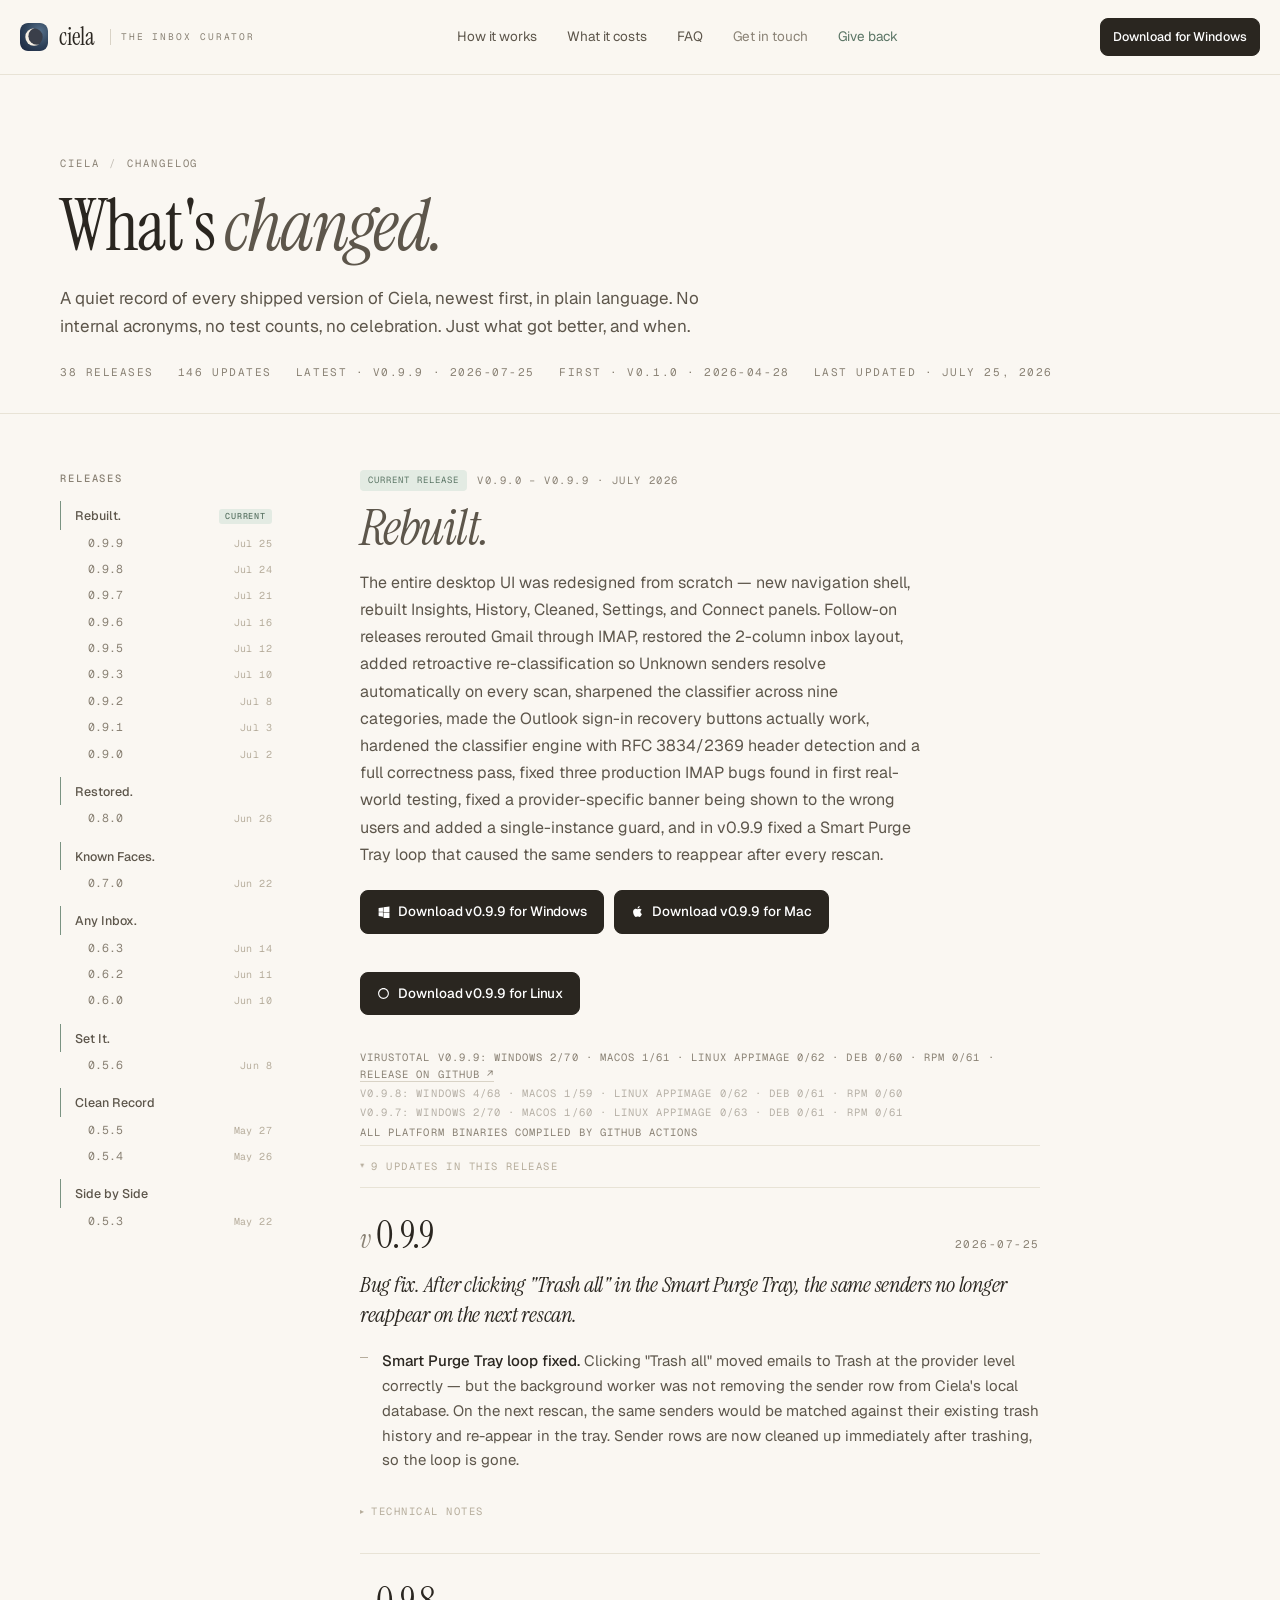
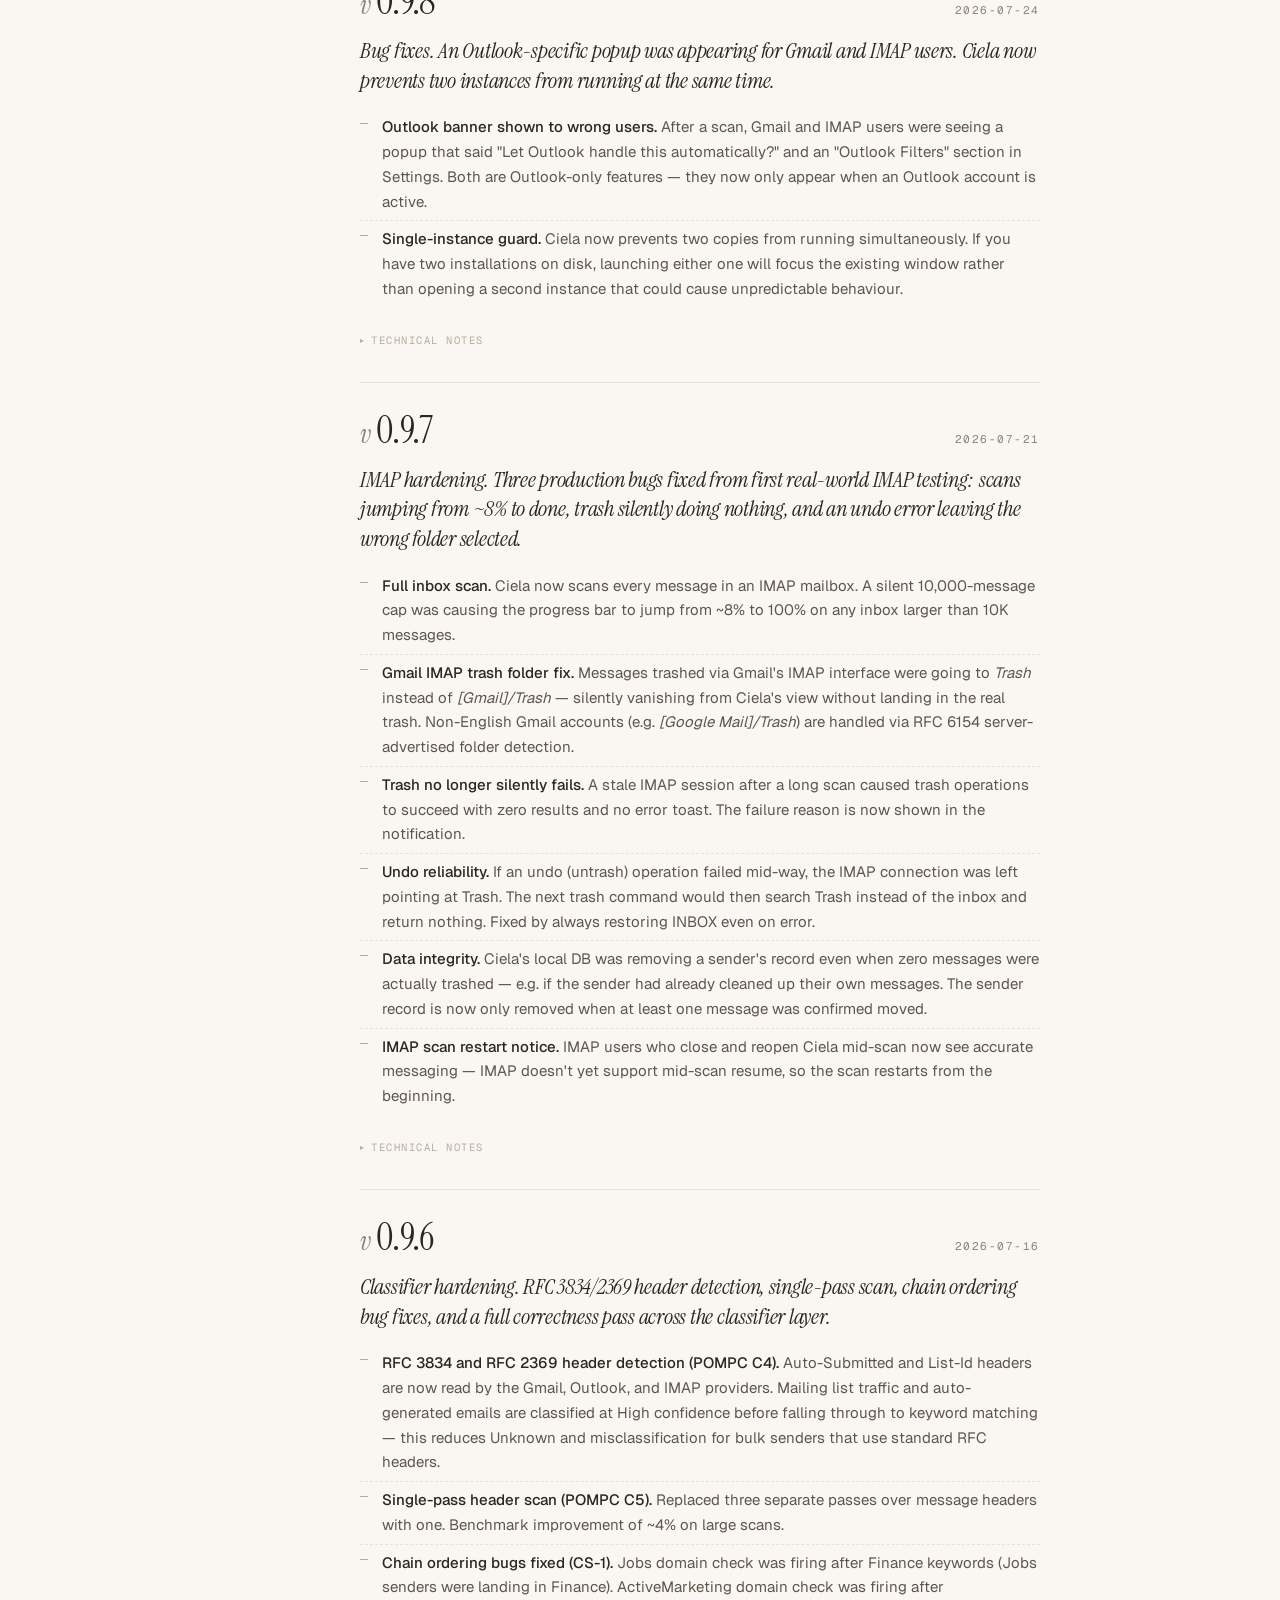
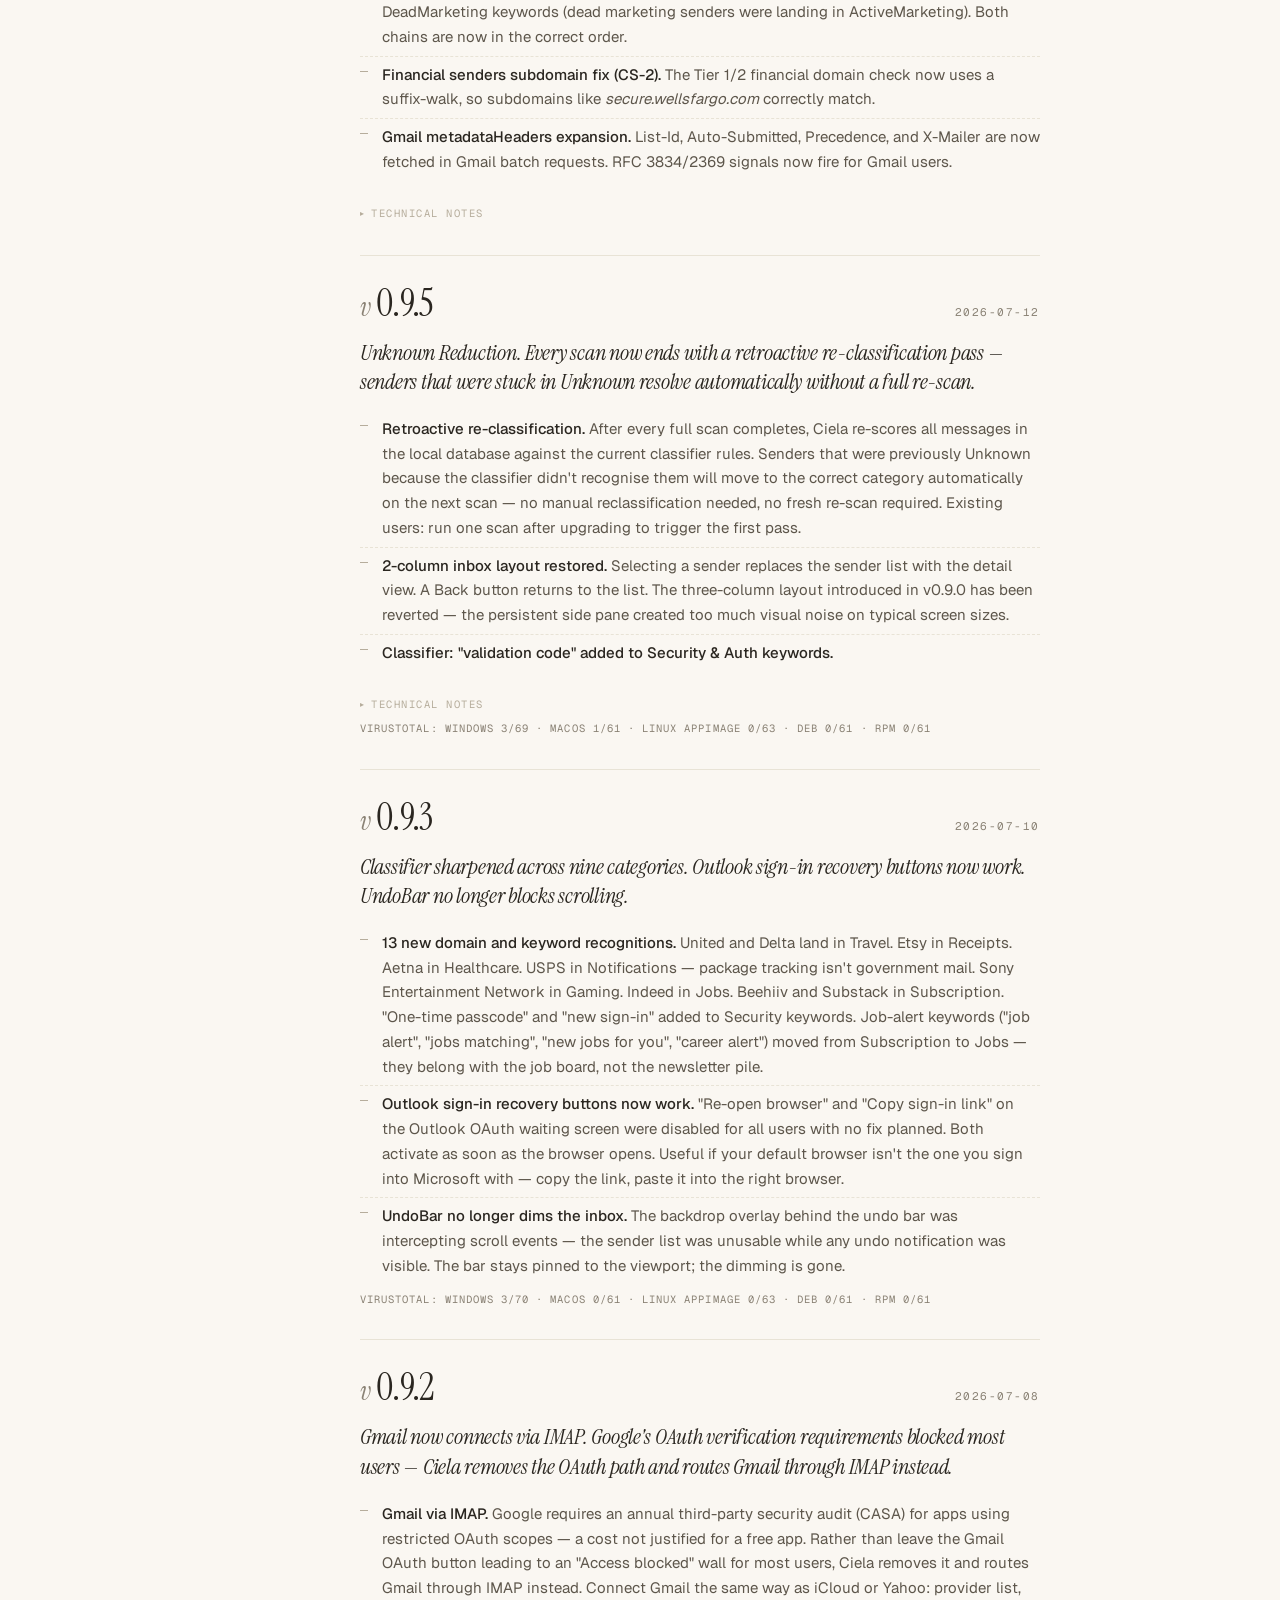
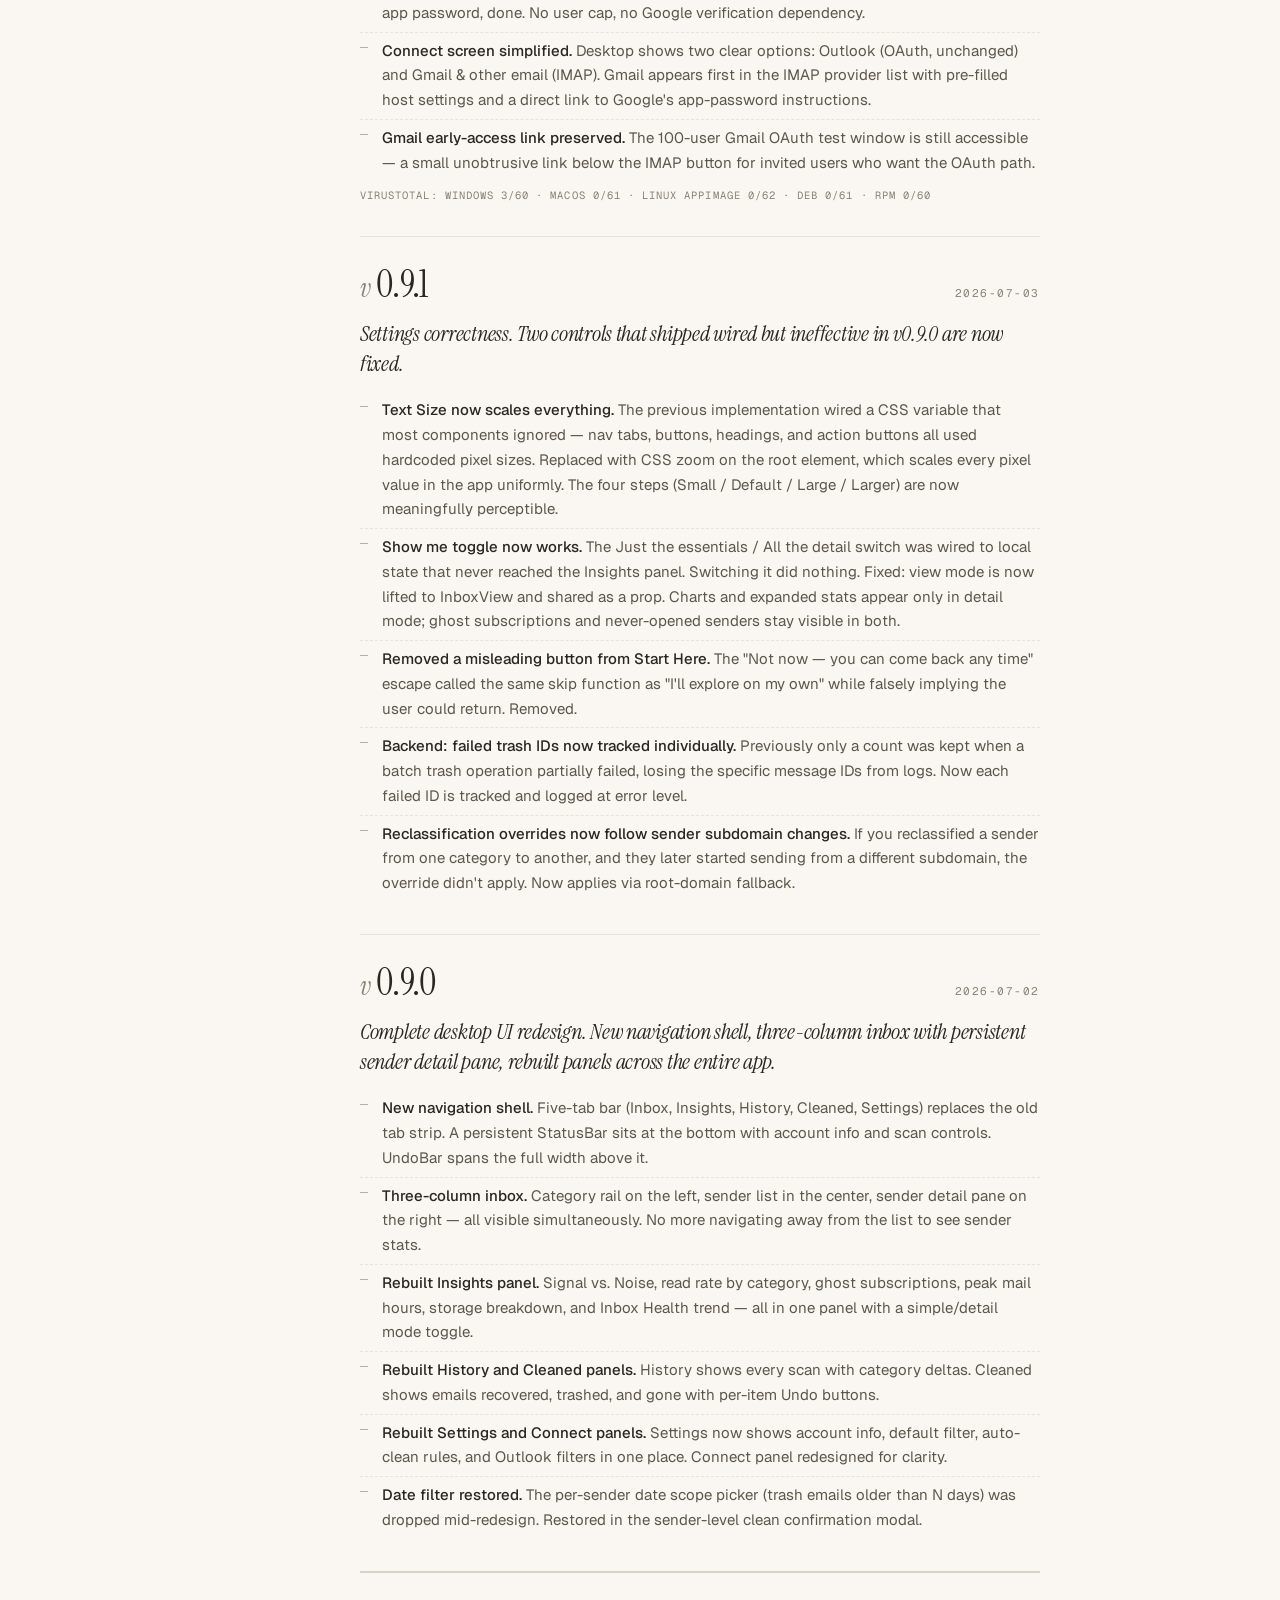
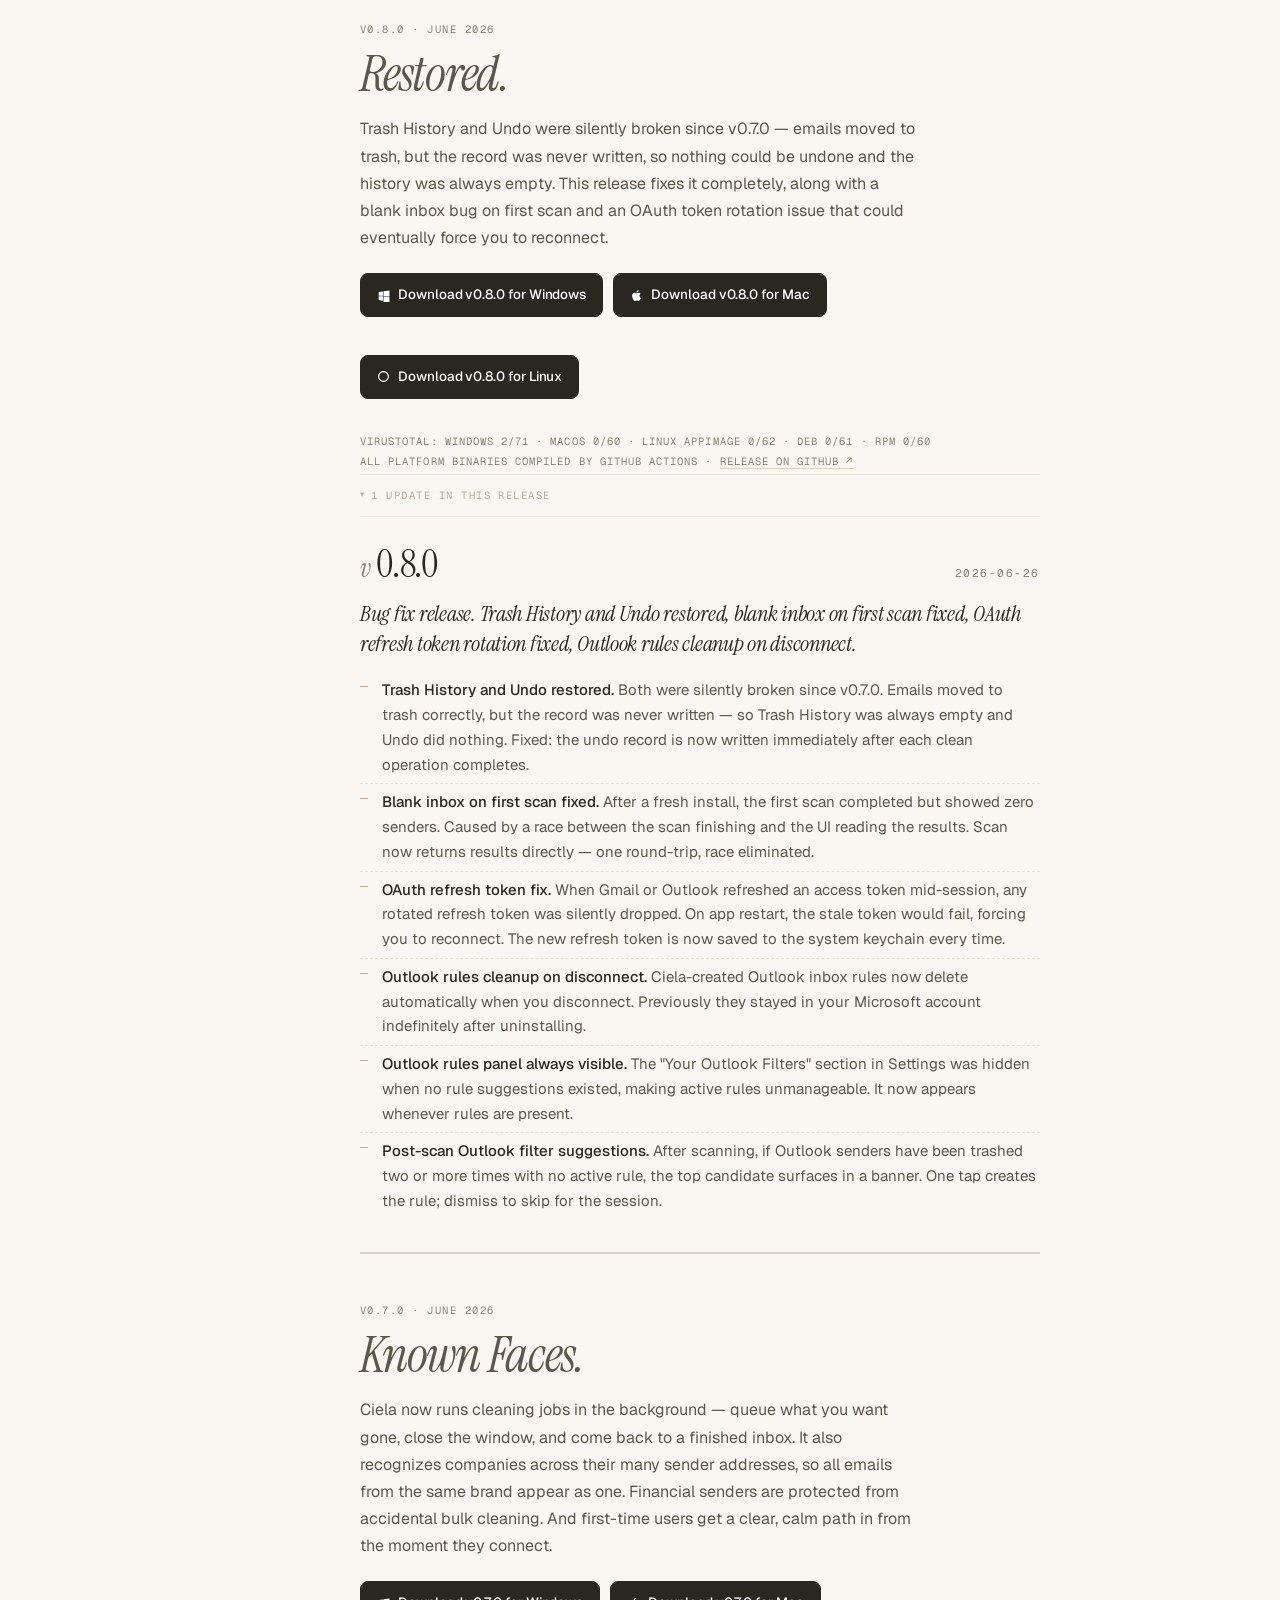
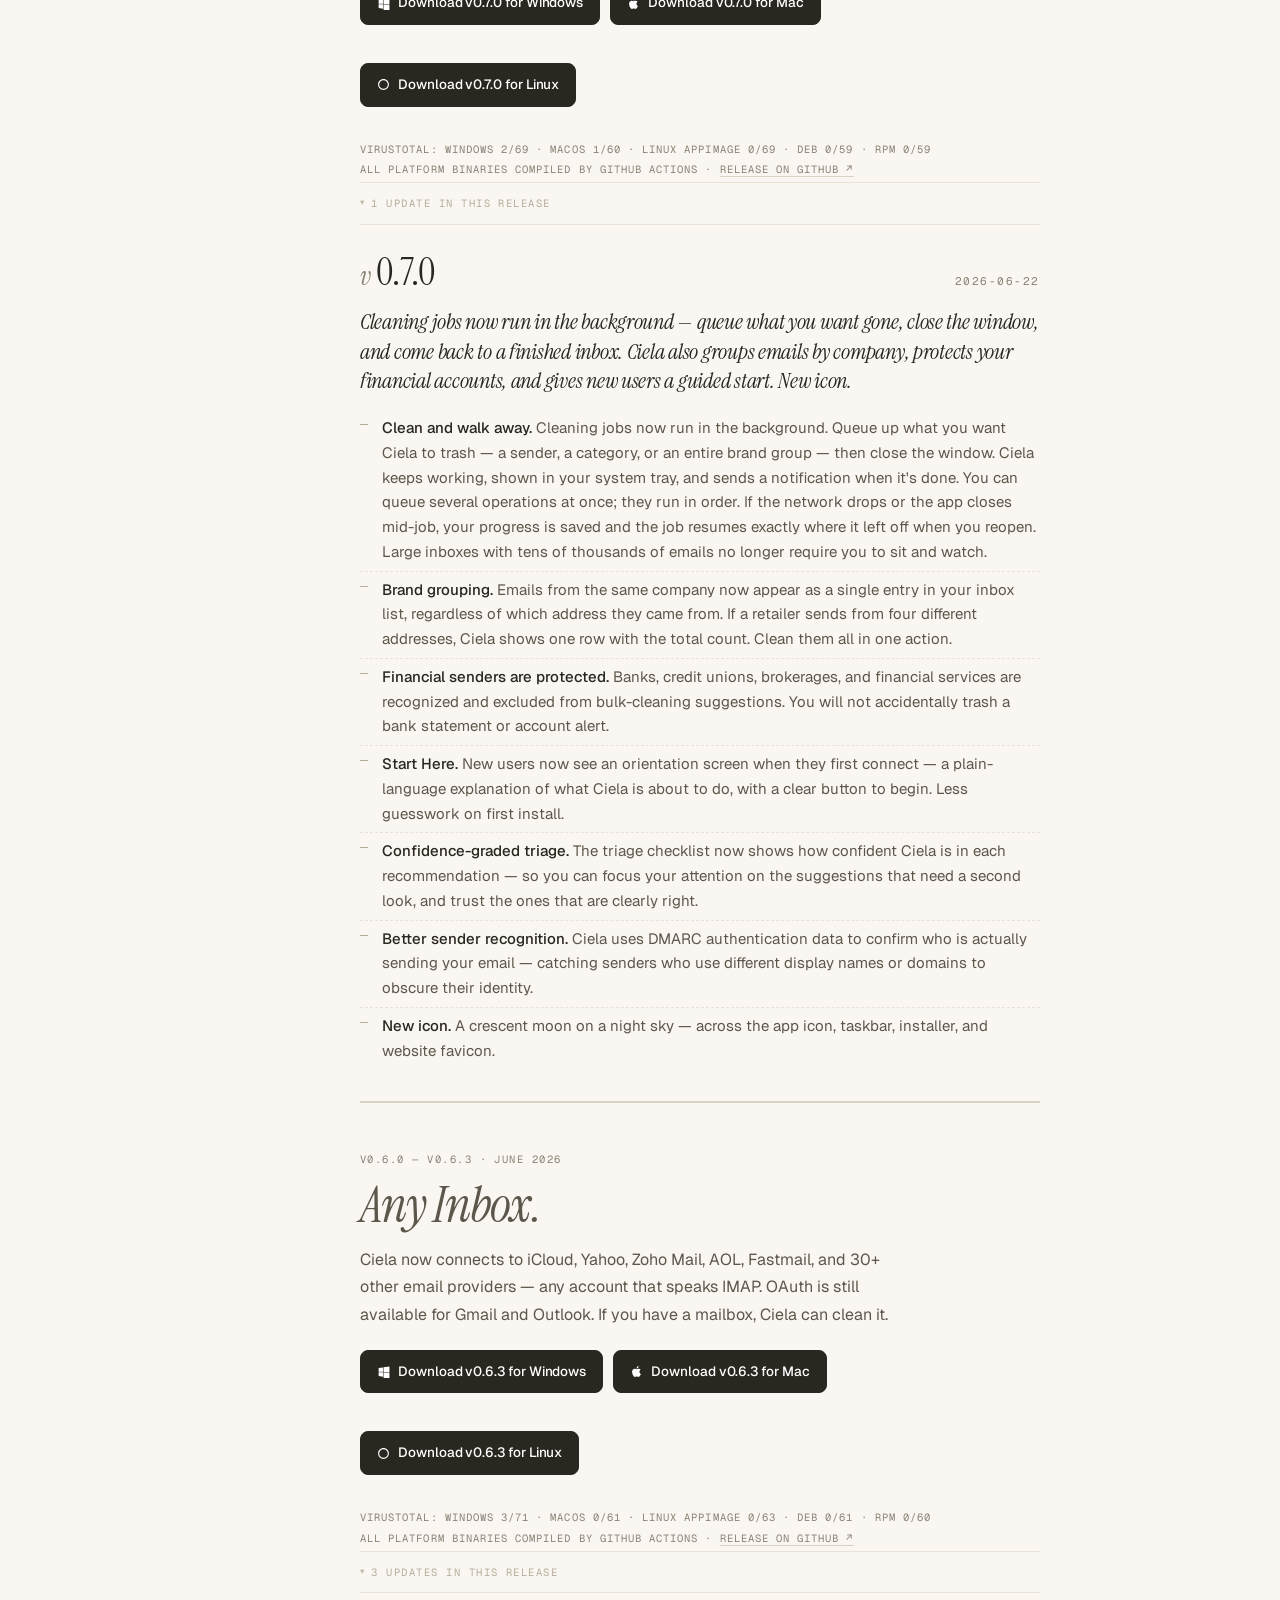
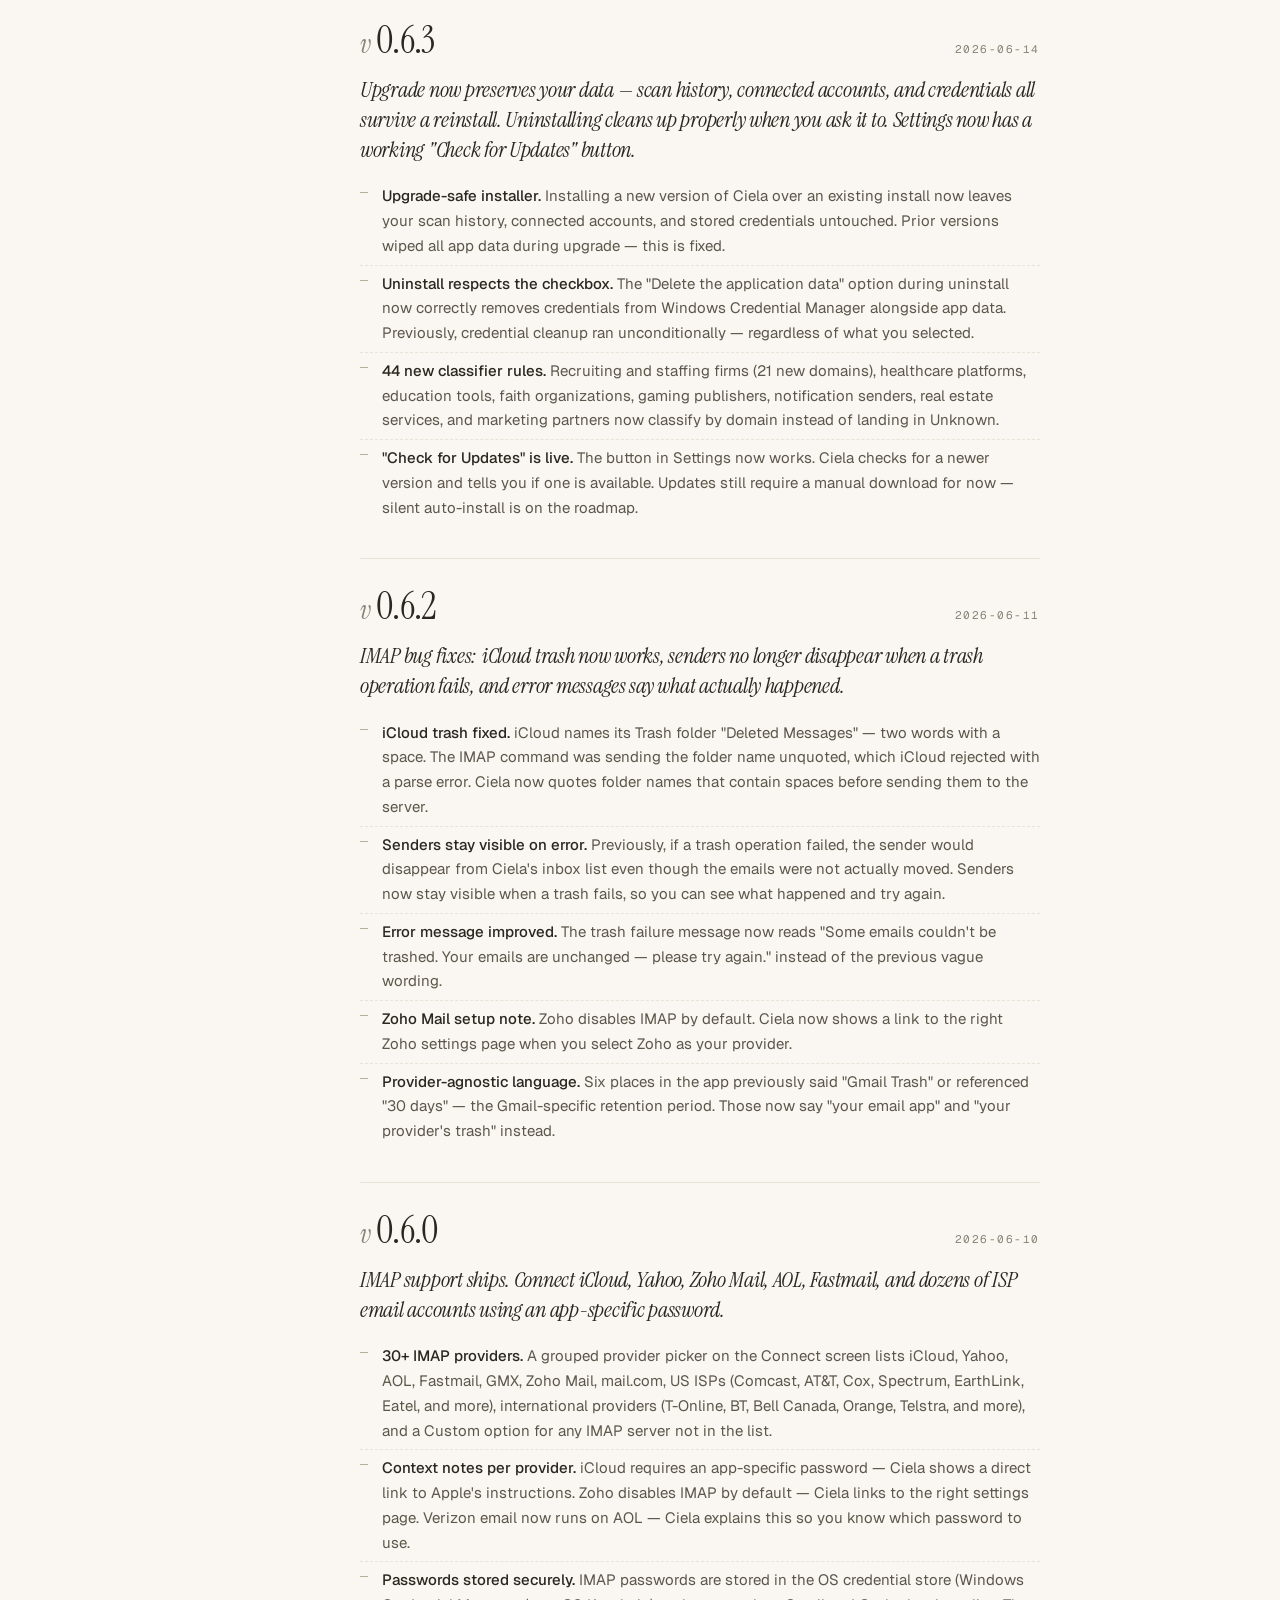
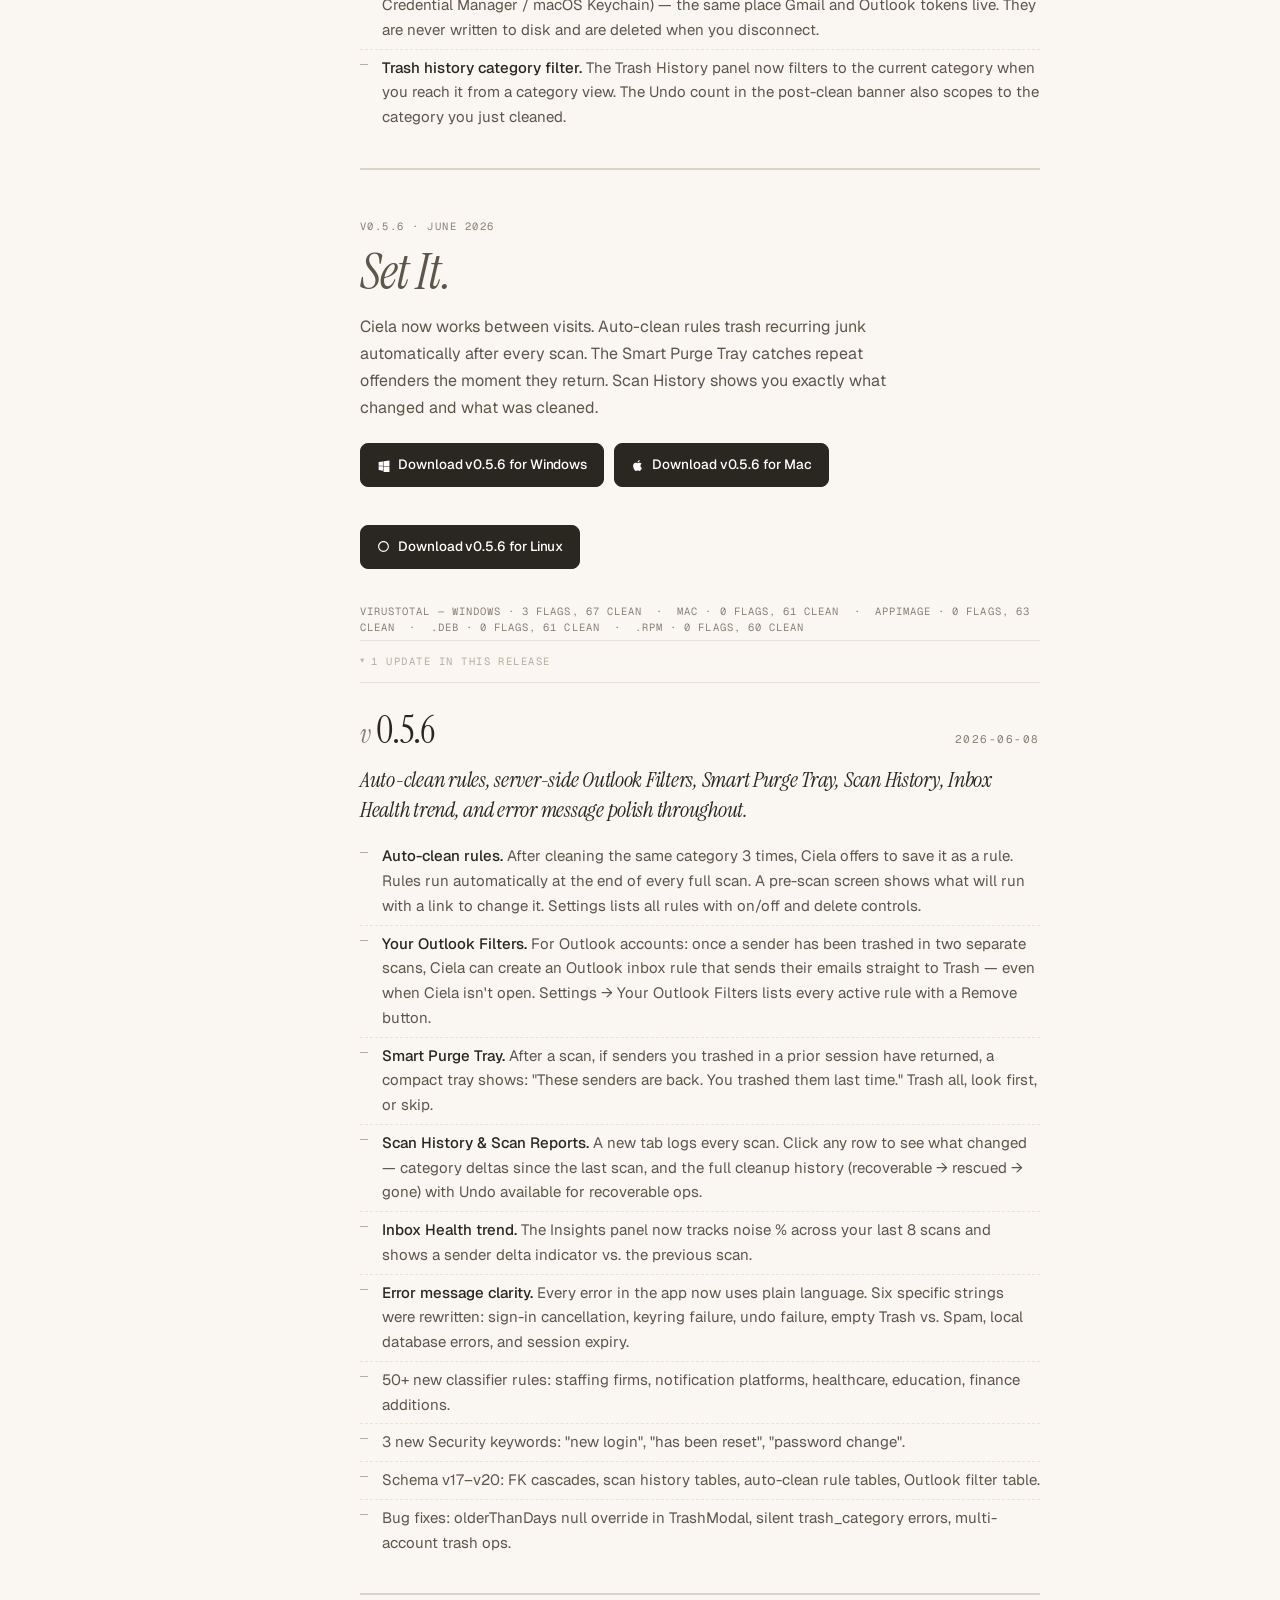
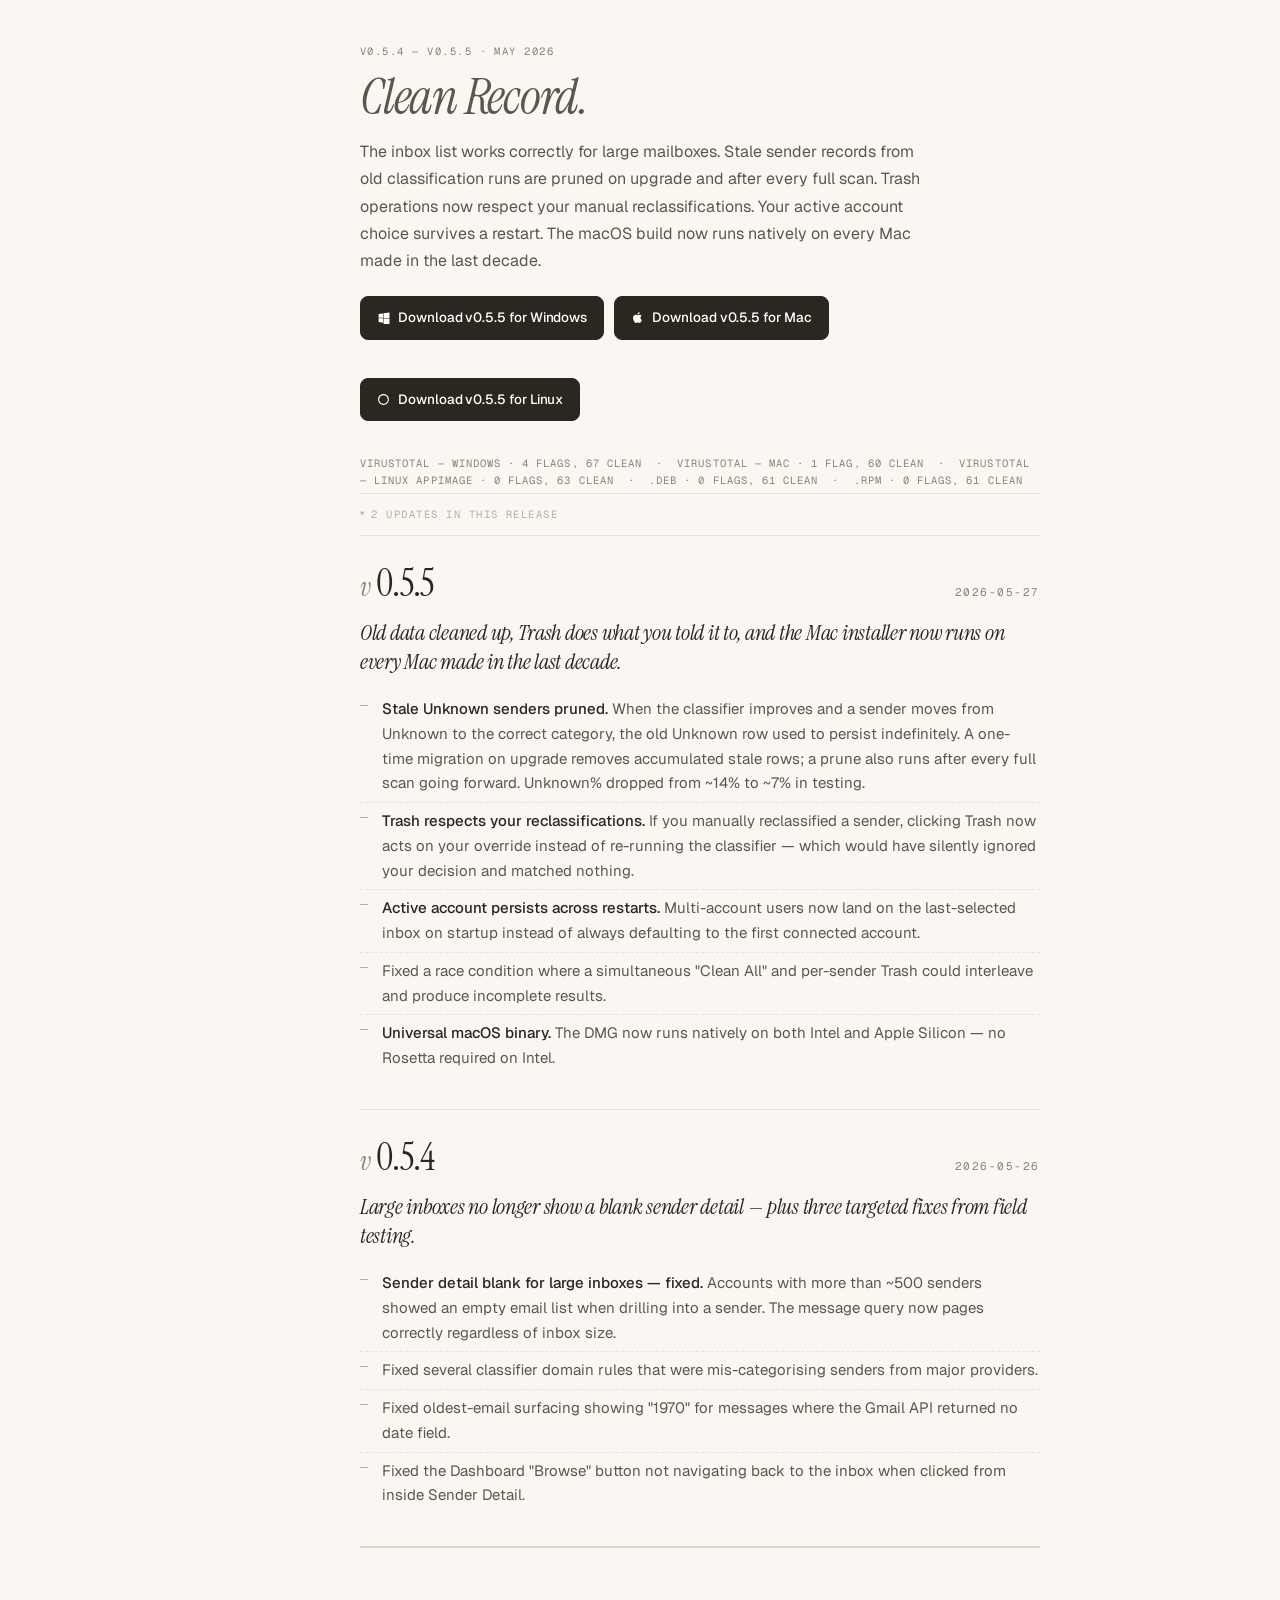
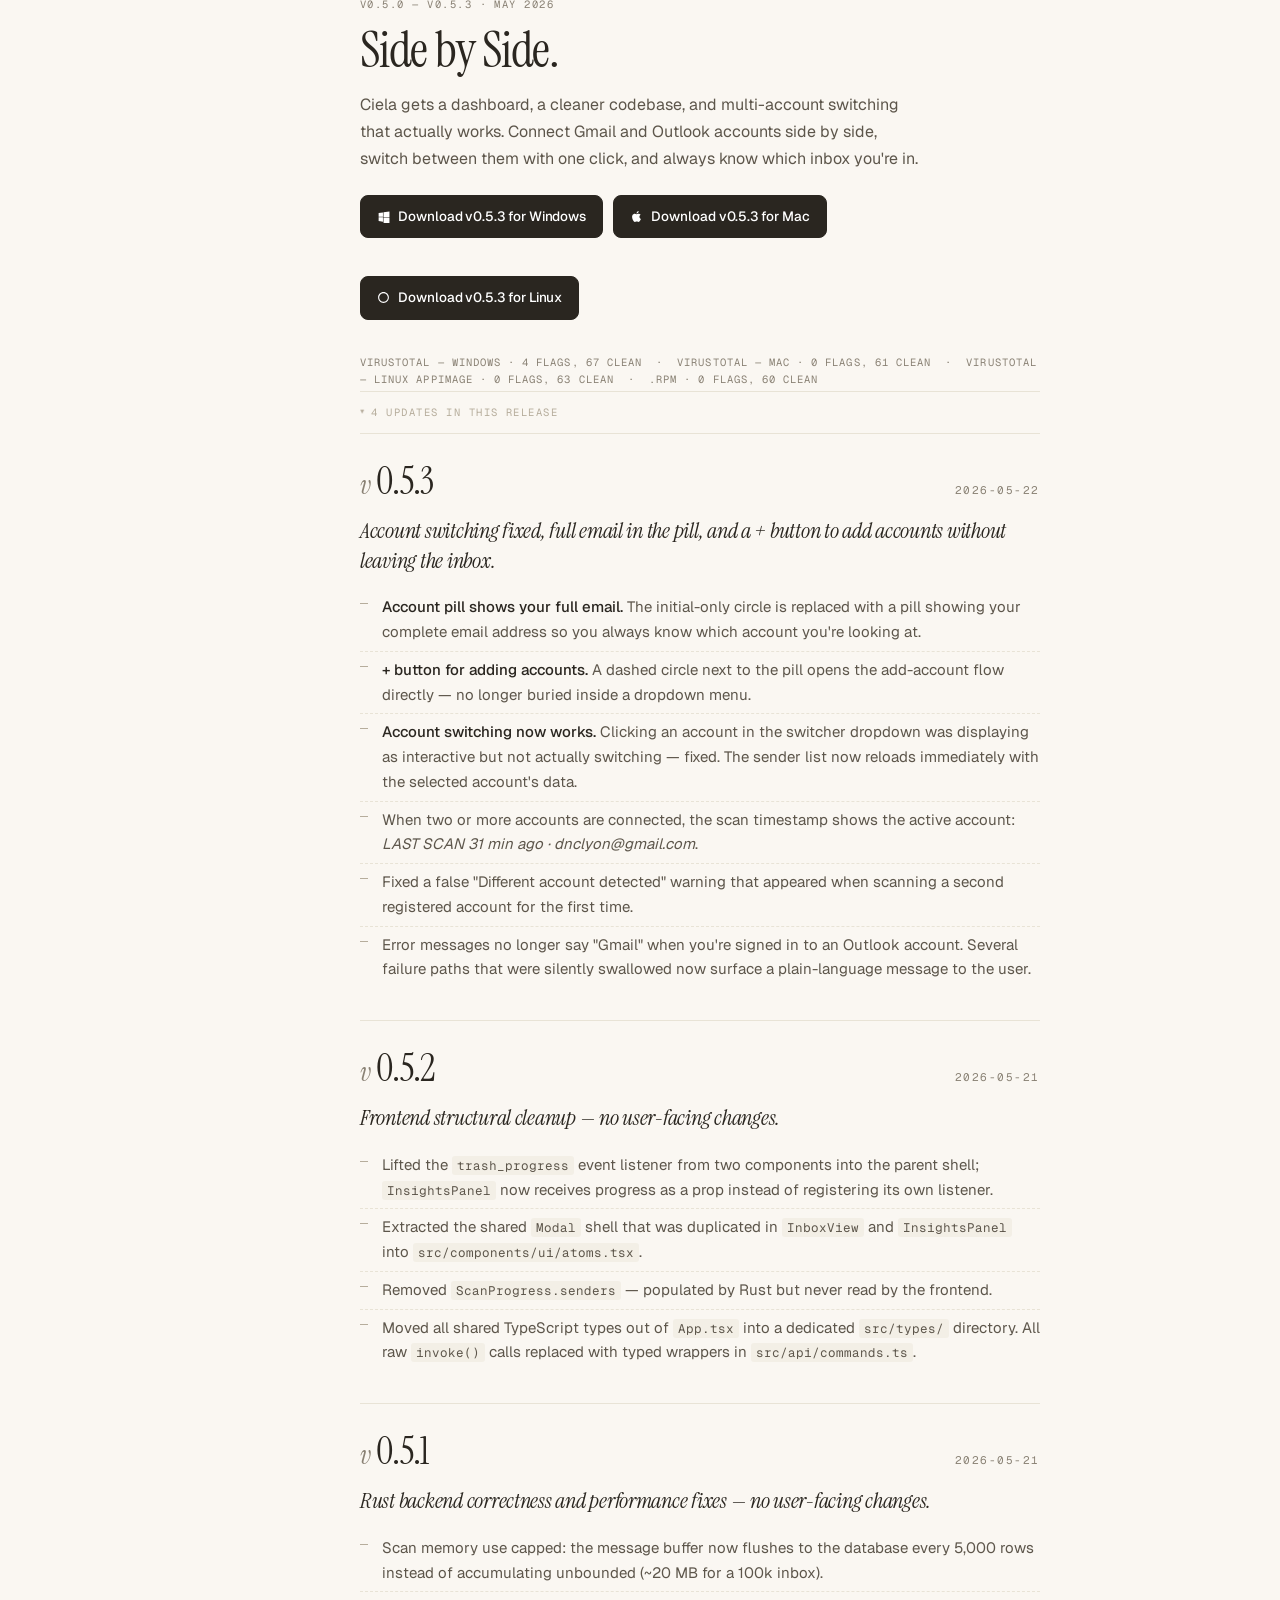
==== commit 81ecaf61: "Site update for v0.9.9 - index.html: version bump 0.9.8 -> 0.9.9, download links -> public repo - Ch" ====
--- a/Changelog.html
+++ b/Changelog.html
@@ -153,11 +153,11 @@
       A quiet record of every shipped version of Ciela, newest first, in plain language. No internal acronyms, no test counts, no celebration. Just what got better, and when.
     </p>
     <div class="meta">
-      <span>37 RELEASES</span>
-      <span>145 UPDATES</span>
-      <span>LATEST · v0.9.8 · 2026-07-24</span>
+      <span>38 RELEASES</span>
+      <span>146 UPDATES</span>
+      <span>LATEST · v0.9.9 · 2026-07-25</span>
       <span>FIRST · v0.1.0 · 2026-04-28</span>
-      <span>LAST UPDATED · JULY 24, 2026</span>
+      <span>LAST UPDATED · JULY 25, 2026</span>
     </div>
   </div>
 </header>
@@ -177,6 +177,7 @@
           <span class="toc-badge">Current</span>
         </a>
         <div class="toc-pushes">
+          <a href="#v-0-9-9"><span class="tnum">0.9.9</span><span class="tdate">Jul 25</span></a>
           <a href="#v-0-9-8"><span class="tnum">0.9.8</span><span class="tdate">Jul 24</span></a>
           <a href="#v-0-9-7"><span class="tnum">0.9.7</span><span class="tdate">Jul 21</span></a>
           <a href="#v-0-9-6"><span class="tnum">0.9.6</span><span class="tdate">Jul 16</span></a>
@@ -410,31 +411,53 @@
       <section class="release" id="rel-rebuilt">
         <div class="rel-eyebrow">
           <span class="rel-badge">Current Release</span>
-          <span>v0.9.0 – v0.9.8 · July 2026</span>
+          <span>v0.9.0 – v0.9.9 · July 2026</span>
         </div>
         <h2 class="rel-title"><em>Rebuilt.</em></h2>
-        <p class="rel-lede">The entire desktop UI was redesigned from scratch — new navigation shell, rebuilt Insights, History, Cleaned, Settings, and Connect panels. Follow-on releases rerouted Gmail through IMAP, restored the 2-column inbox layout, added retroactive re-classification so Unknown senders resolve automatically on every scan, sharpened the classifier across nine categories, made the Outlook sign-in recovery buttons actually work, hardened the classifier engine with RFC 3834/2369 header detection and a full correctness pass, fixed three production IMAP bugs found in first real-world testing, and in v0.9.8 fixed a provider-specific banner being shown to the wrong users and added a single-instance guard.</p>
+        <p class="rel-lede">The entire desktop UI was redesigned from scratch — new navigation shell, rebuilt Insights, History, Cleaned, Settings, and Connect panels. Follow-on releases rerouted Gmail through IMAP, restored the 2-column inbox layout, added retroactive re-classification so Unknown senders resolve automatically on every scan, sharpened the classifier across nine categories, made the Outlook sign-in recovery buttons actually work, hardened the classifier engine with RFC 3834/2369 header detection and a full correctness pass, fixed three production IMAP bugs found in first real-world testing, fixed a provider-specific banner being shown to the wrong users and added a single-instance guard, and in v0.9.9 fixed a Smart Purge Tray loop that caused the same senders to reappear after every rescan.</p>
         <div class="rel-download-row">
-          <a class="btn dark rel-download" href="https://github.com/Opoohwan/Ciela/releases/download/v0.9.8/Ciela_0.9.8_x64-setup.exe">
+          <a class="btn dark rel-download" href="https://github.com/ciela-app/ciela-app.github.io/releases/download/v0.9.9/Ciela_0.9.9_x64-setup.exe">
             <svg width="13" height="13" viewBox="0 0 24 24" fill="currentColor"><path d="M3 5.5l8-1.1v8.1H3zm0 8h8v8.1l-8-1.1zm9-9.2l11-1.6v10.8H12zm0 10.2h11v10.8l-11-1.6z"/></svg>
-            Download v0.9.8 for Windows
-          </a>
-          <a class="btn dark rel-download" href="https://github.com/Opoohwan/Ciela/releases/download/v0.9.8/Ciela_0.9.8_universal.dmg">
+            Download v0.9.9 for Windows
+          </a>
+          <a class="btn dark rel-download" href="https://github.com/ciela-app/ciela-app.github.io/releases/download/v0.9.9/Ciela_0.9.9_universal.dmg">
             <svg width="13" height="13" viewBox="0 0 24 24" fill="currentColor"><path d="M18.71 19.5c-.83 1.24-1.71 2.45-3.05 2.47-1.34.03-1.77-.79-3.29-.79-1.53 0-2 .77-3.27.82-1.31.05-2.3-1.32-3.14-2.53C4.25 17 2.94 12.45 4.7 9.39c.87-1.52 2.43-2.48 4.12-2.51 1.28-.02 2.5.87 3.29.87.78 0 2.26-1.07 3.8-.91.65.03 2.47.26 3.64 1.98-.09.06-2.17 1.28-2.15 3.81.03 3.02 2.65 4.03 2.68 4.04-.03.07-.42 1.44-1.38 2.83M13 3.5c.73-.83 1.94-1.46 2.94-1.5.13 1.17-.34 2.35-1.04 3.19-.69.85-1.83 1.51-2.95 1.42-.15-1.15.41-2.35 1.05-3.11z"/></svg>
-            Download v0.9.8 for Mac
-          </a>
-          <a class="btn dark rel-download" href="https://github.com/Opoohwan/Ciela/releases/download/v0.9.8/Ciela_0.9.8_amd64.AppImage">
+            Download v0.9.9 for Mac
+          </a>
+          <a class="btn dark rel-download" href="https://github.com/ciela-app/ciela-app.github.io/releases/download/v0.9.9/Ciela_0.9.9_amd64.AppImage">
             <svg width="13" height="13" viewBox="0 0 24 24" fill="currentColor"><path d="M12 2C6.48 2 2 6.48 2 12s4.48 10 10 10 10-4.48 10-10S17.52 2 12 2zm0 18c-4.41 0-8-3.59-8-8s3.59-8 8-8 8 3.59 8 8-3.59 8-8 8z"/></svg>
-            Download v0.9.8 for Linux
-          </a>
-        </div>
-        <div class="micro">VirusTotal v0.9.8: <a href="https://www.virustotal.com/gui/file/1c901f72d65179078f2f97eb158fbd277cdc0508396b802d53c3a824f4a9b2f3" target="_blank" rel="noopener">Windows 4/68</a> · <a href="https://www.virustotal.com/gui/file/c3a6ab49ed3e567e605f029e3176086b7f2fb8d483aef940bc910147552ac14f" target="_blank" rel="noopener">macOS 1/59</a> · <a href="https://www.virustotal.com/gui/file/83571ec46fc04d7888566917b321914692d487511634f62b0234ed03057a4b1c" target="_blank" rel="noopener">Linux AppImage 0/62</a> · <a href="https://www.virustotal.com/gui/file/54aaef014ee45f2947ddcfb710f50cf7503644fd17467b7bedfe39fc1b656573" target="_blank" rel="noopener">deb 0/61</a> · <a href="https://www.virustotal.com/gui/file/f590d610eb9edf1ff9546b9307110d8f12dc43496741750e555e1e994e690801" target="_blank" rel="noopener">rpm 0/60</a> · <a href="https://github.com/Opoohwan/Ciela/releases/tag/v0.9.8" target="_blank" rel="noopener" style="color:var(--ink-3);border-bottom:1px solid var(--rule);">Release on GitHub ↗</a></div>
+            Download v0.9.9 for Linux
+          </a>
+        </div>
+        <div class="micro">VirusTotal v0.9.9: <a href="https://www.virustotal.com/gui/file/7114ecdcbf3abdb4963bc0b12e28759f3496a01f3e3d809d3a69b022e03bdc9d?nocache=1" target="_blank" rel="noopener">Windows 2/70</a> · <a href="https://www.virustotal.com/gui/file/461d0b81ddc6fb666fb1ad7b13af0f1787b1abcd367f590b7a98b40fd6623be1?nocache=1" target="_blank" rel="noopener">macOS 1/61</a> · <a href="https://www.virustotal.com/gui/file/18bb511e7db35f3a85e6bdc38db3ffe251429877ec0a4da52cf756ceaade10ac?nocache=1" target="_blank" rel="noopener">Linux AppImage 0/62</a> · <a href="https://www.virustotal.com/gui/file/ac11db0a9b73ed5bb91857aa8b419479490848f650d7dd8e62f628633c1a2415?nocache=1" target="_blank" rel="noopener">deb 0/60</a> · <a href="https://www.virustotal.com/gui/file/cc6a5d07a89908d5377aaa0d96474d58fe15f03ba6487fb5dfcb2487fa013f55?nocache=1" target="_blank" rel="noopener">rpm 0/61</a> · <a href="https://github.com/ciela-app/ciela-app.github.io/releases/tag/v0.9.9" target="_blank" rel="noopener" style="color:var(--ink-3);border-bottom:1px solid var(--rule);">Release on GitHub ↗</a></div>
+        <div class="micro" style="margin-top:2px;opacity:.6;">v0.9.8: <a href="https://www.virustotal.com/gui/file/1c901f72d65179078f2f97eb158fbd277cdc0508396b802d53c3a824f4a9b2f3" target="_blank" rel="noopener">Windows 4/68</a> · <a href="https://www.virustotal.com/gui/file/c3a6ab49ed3e567e605f029e3176086b7f2fb8d483aef940bc910147552ac14f" target="_blank" rel="noopener">macOS 1/59</a> · <a href="https://www.virustotal.com/gui/file/83571ec46fc04d7888566917b321914692d487511634f62b0234ed03057a4b1c" target="_blank" rel="noopener">Linux AppImage 0/62</a> · <a href="https://www.virustotal.com/gui/file/54aaef014ee45f2947ddcfb710f50cf7503644fd17467b7bedfe39fc1b656573" target="_blank" rel="noopener">deb 0/61</a> · <a href="https://www.virustotal.com/gui/file/f590d610eb9edf1ff9546b9307110d8f12dc43496741750e555e1e994e690801" target="_blank" rel="noopener">rpm 0/60</a></div>
         <div class="micro" style="margin-top:2px;opacity:.6;">v0.9.7: <a href="https://www.virustotal.com/gui/file/73d9209e8252225a3a30e1c828c2d6d5e97bf983e45adfd398dc64a398255cd9" target="_blank" rel="noopener">Windows 2/70</a> · <a href="https://www.virustotal.com/gui/file/d7538a11c0d0a07c7c31bbf2009e3f38b9c252a047b067ba27a17de146d03d41" target="_blank" rel="noopener">macOS 1/60</a> · <a href="https://www.virustotal.com/gui/file/95b715518550d944f5349b8278943e07857322b841001912974e81b68baac3b0" target="_blank" rel="noopener">Linux AppImage 0/63</a> · <a href="https://www.virustotal.com/gui/file/b2d3f7c3912bb9df5ff107f377acdb4072251680d00a65d2d1281a092fa16aa4" target="_blank" rel="noopener">deb 0/61</a> · <a href="https://www.virustotal.com/gui/file/033399af0fb0b5faf00fc8e0ac22de61fd0c4dd0cb23173e6231cae7652f87f9" target="_blank" rel="noopener">rpm 0/61</a></div>
         <div class="micro" style="margin-top:4px;">All platform binaries compiled by GitHub Actions</div>
 
         <details class="sub-releases" open>
-          <summary>8 updates in this release</summary>
+          <summary>9 updates in this release</summary>
           <div class="sub-stream">
+
+            <article class="version" id="v-0-9-9">
+              <header class="ver-head">
+                <h2><span class="vnum">0.9.9</span></h2>
+                <span class="vdate">2026-07-25</span>
+              </header>
+              <p class="summary">Bug fix. After clicking "Trash all" in the Smart Purge Tray, the same senders no longer reappear on the next rescan.</p>
+              <ul class="notes">
+                <li><strong>Smart Purge Tray loop fixed.</strong> Clicking "Trash all" moved emails to Trash at the provider level correctly — but the background worker was not removing the sender row from Ciela's local database. On the next rescan, the same senders would be matched against their existing trash history and re-appear in the tray. Sender rows are now cleaned up immediately after trashing, so the loop is gone.</li>
+              </ul>
+              <details class="tech-notes">
+                <summary>Technical notes</summary>
+                <div class="tech-body">
+                  <ul>
+                    <li>Root cause: <code>worker.rs</code> execute_job completion path called <code>record_trash_op</code> but not <code>remove_sender</code> — the only trash path in the codebase that did not call both</li>
+                    <li>Fix: extracted <code>complete_clean_job</code> helper that calls both in sequence; same accepted atomicity trade-off as the synchronous <code>trash_sender</code> path</li>
+                    <li>499 frontend / 738 Rust tests</li>
+                  </ul>
+                </div>
+              </details>
+            </article>
 
             <article class="version" id="v-0-9-8">
               <header class="ver-head">
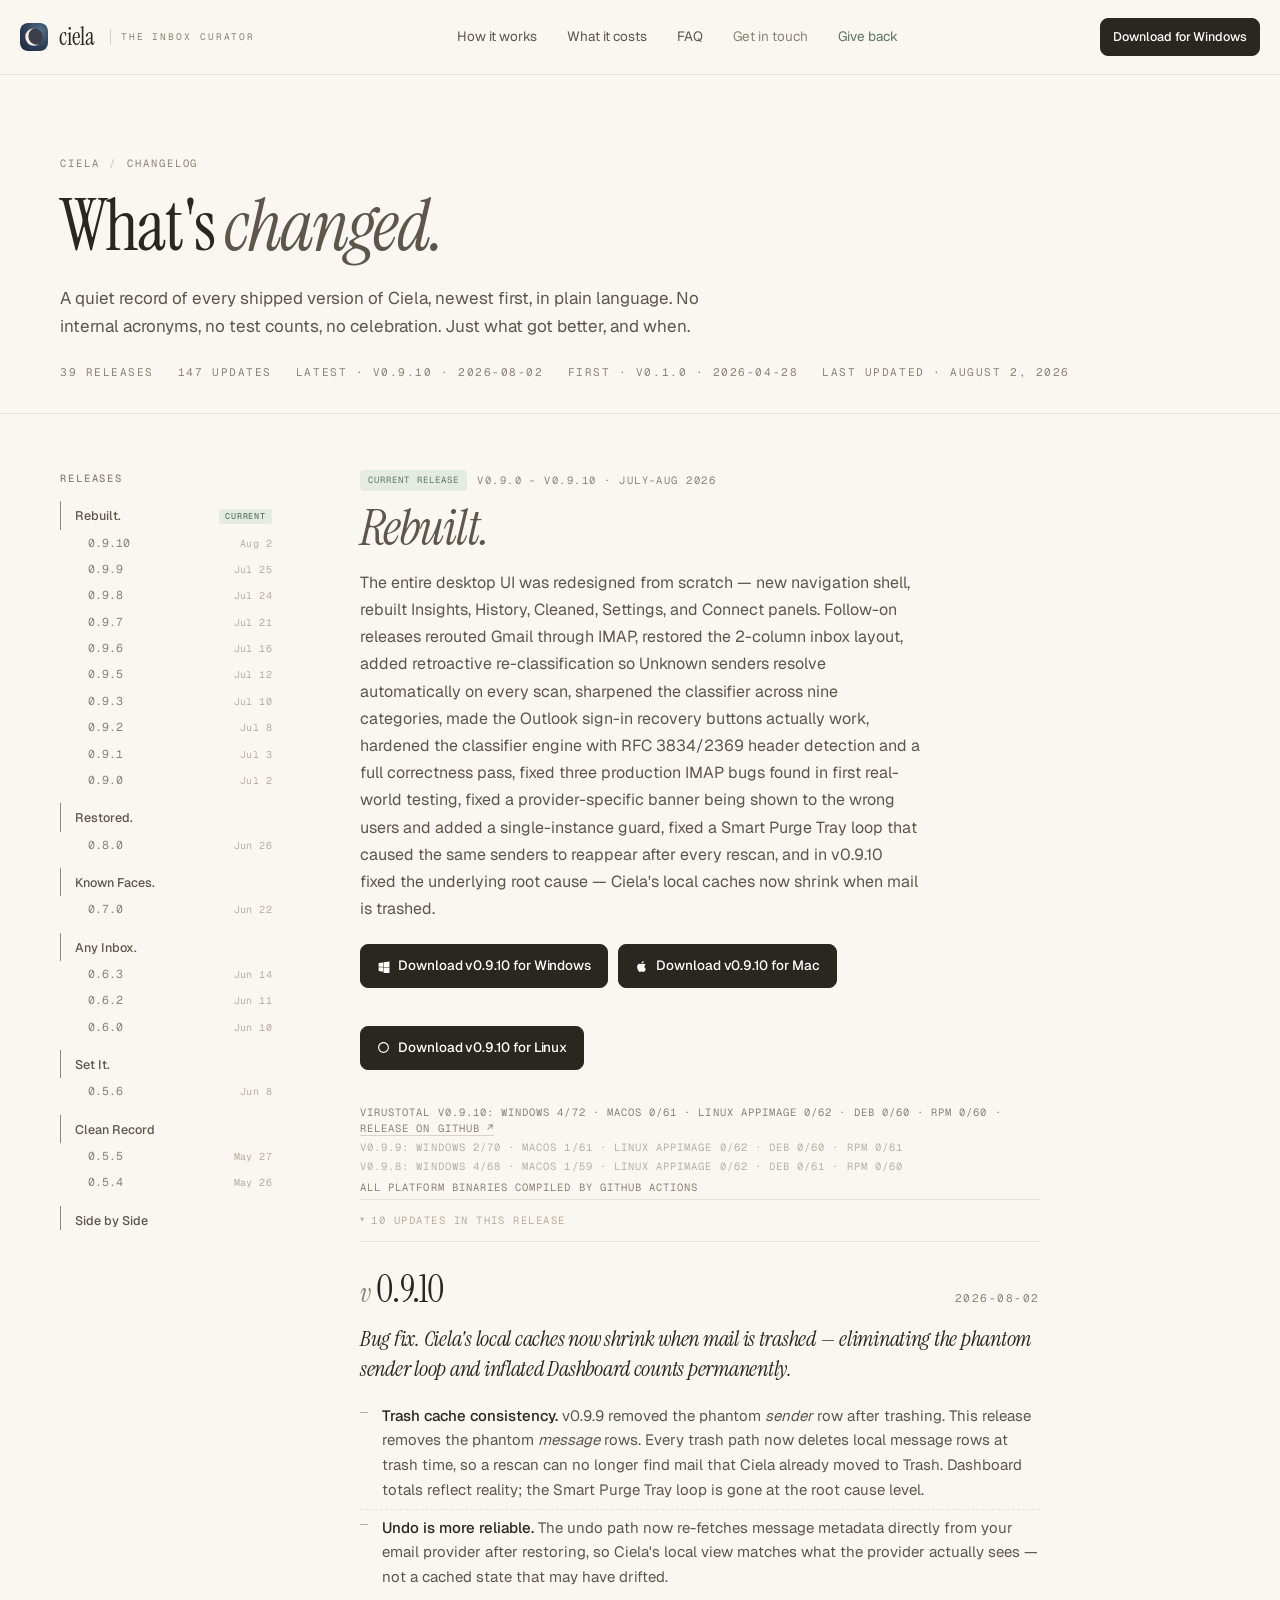
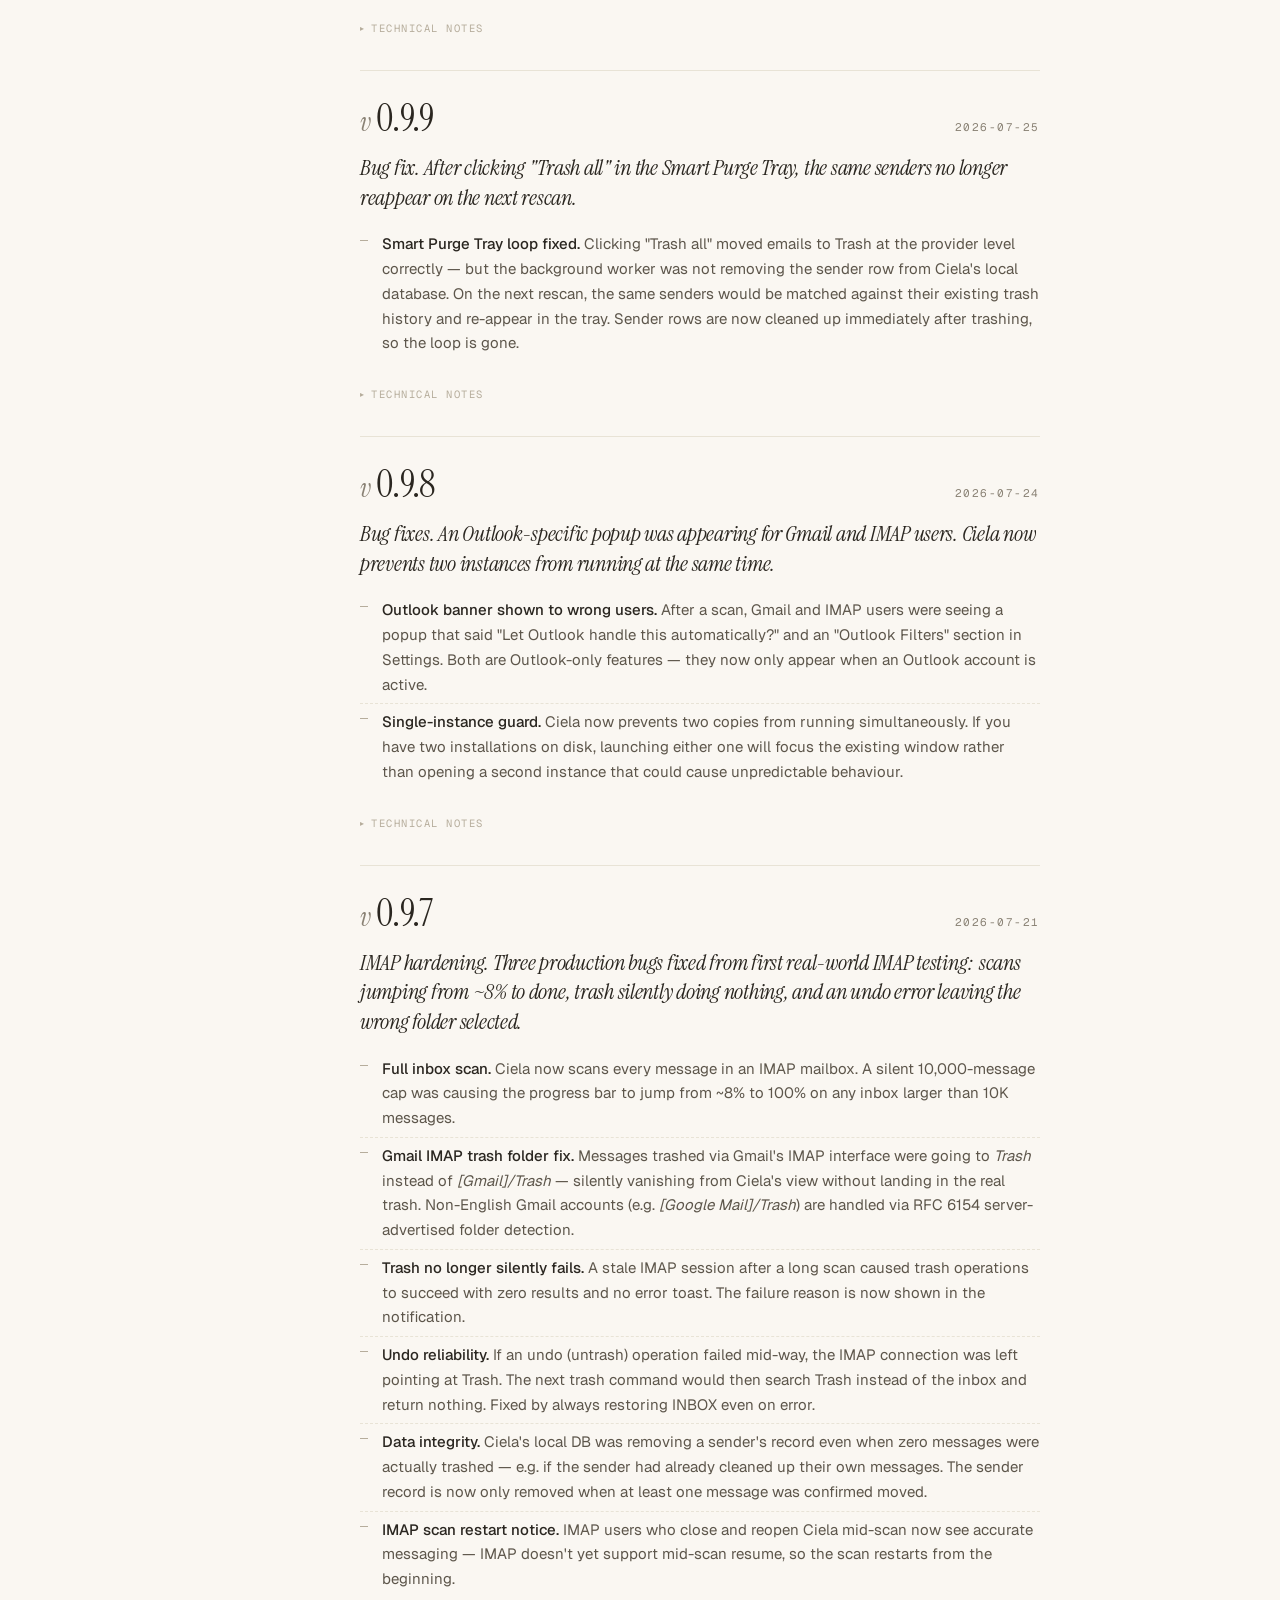
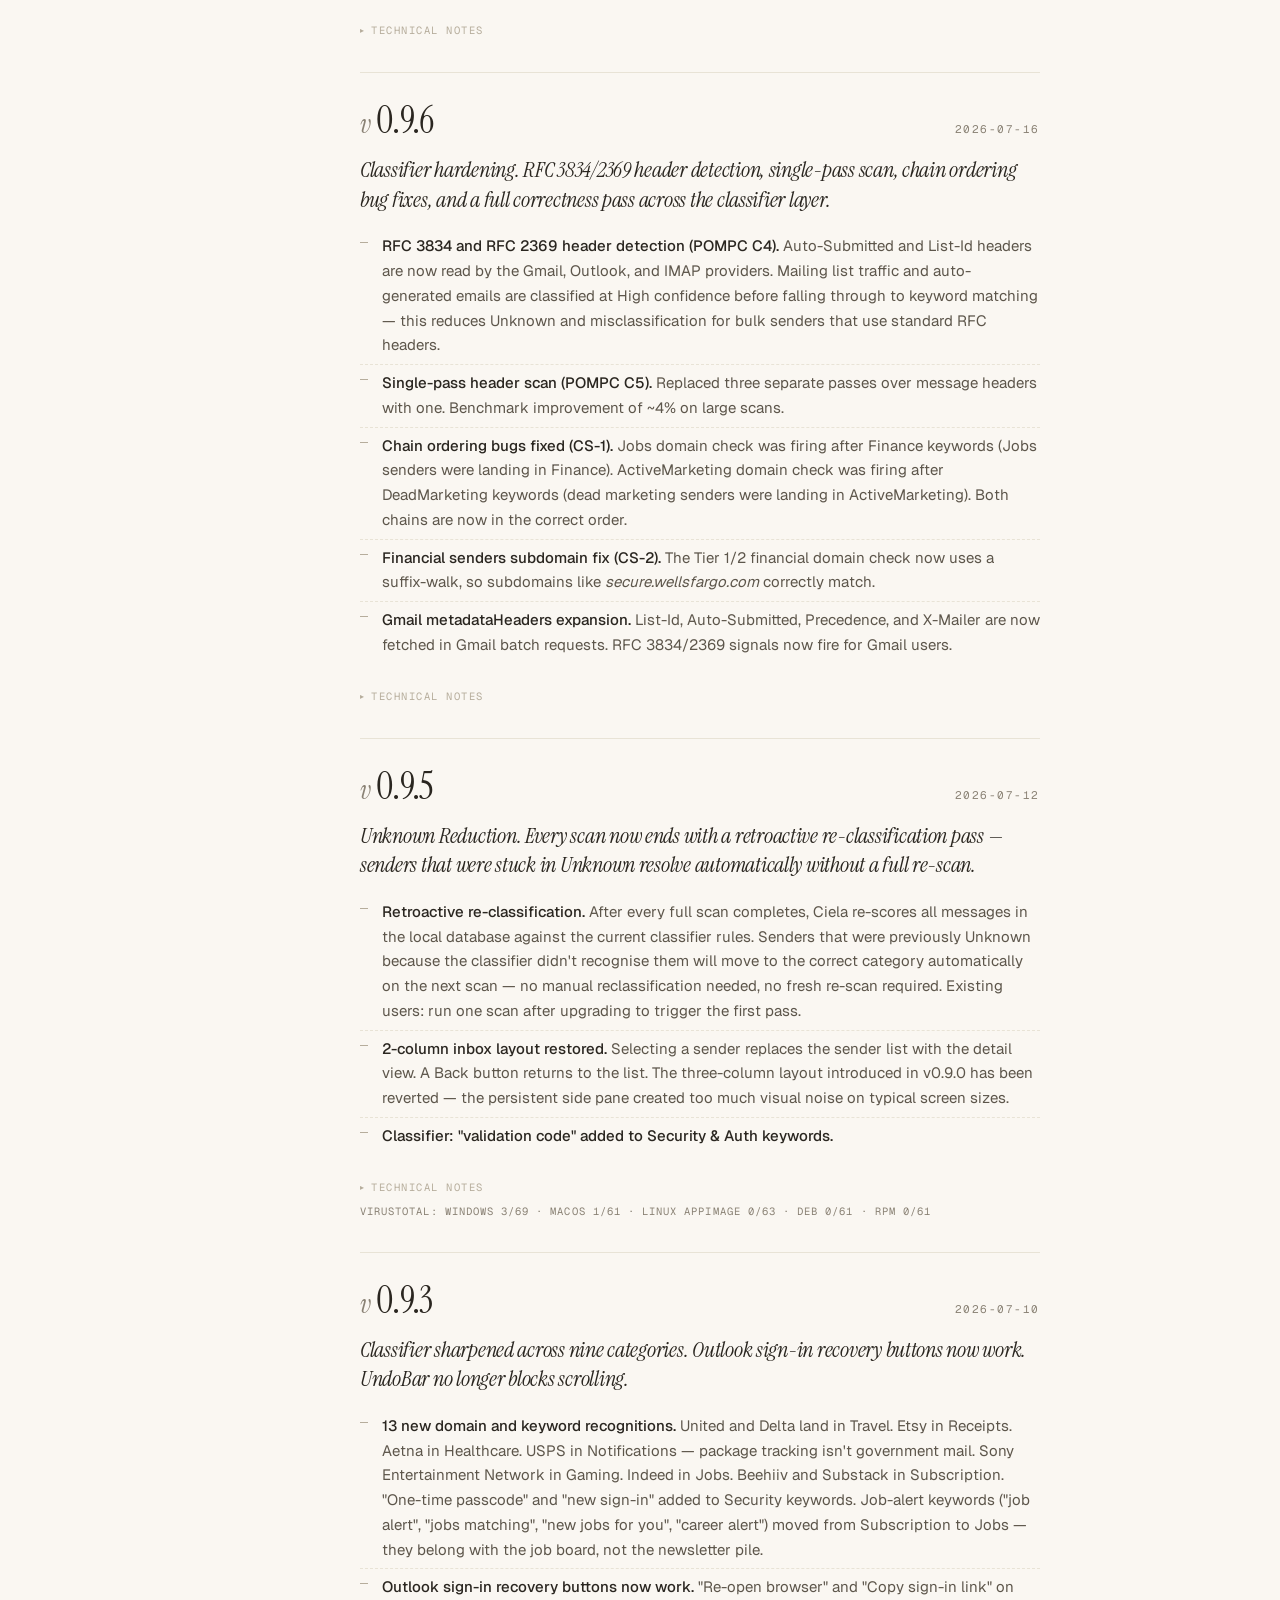
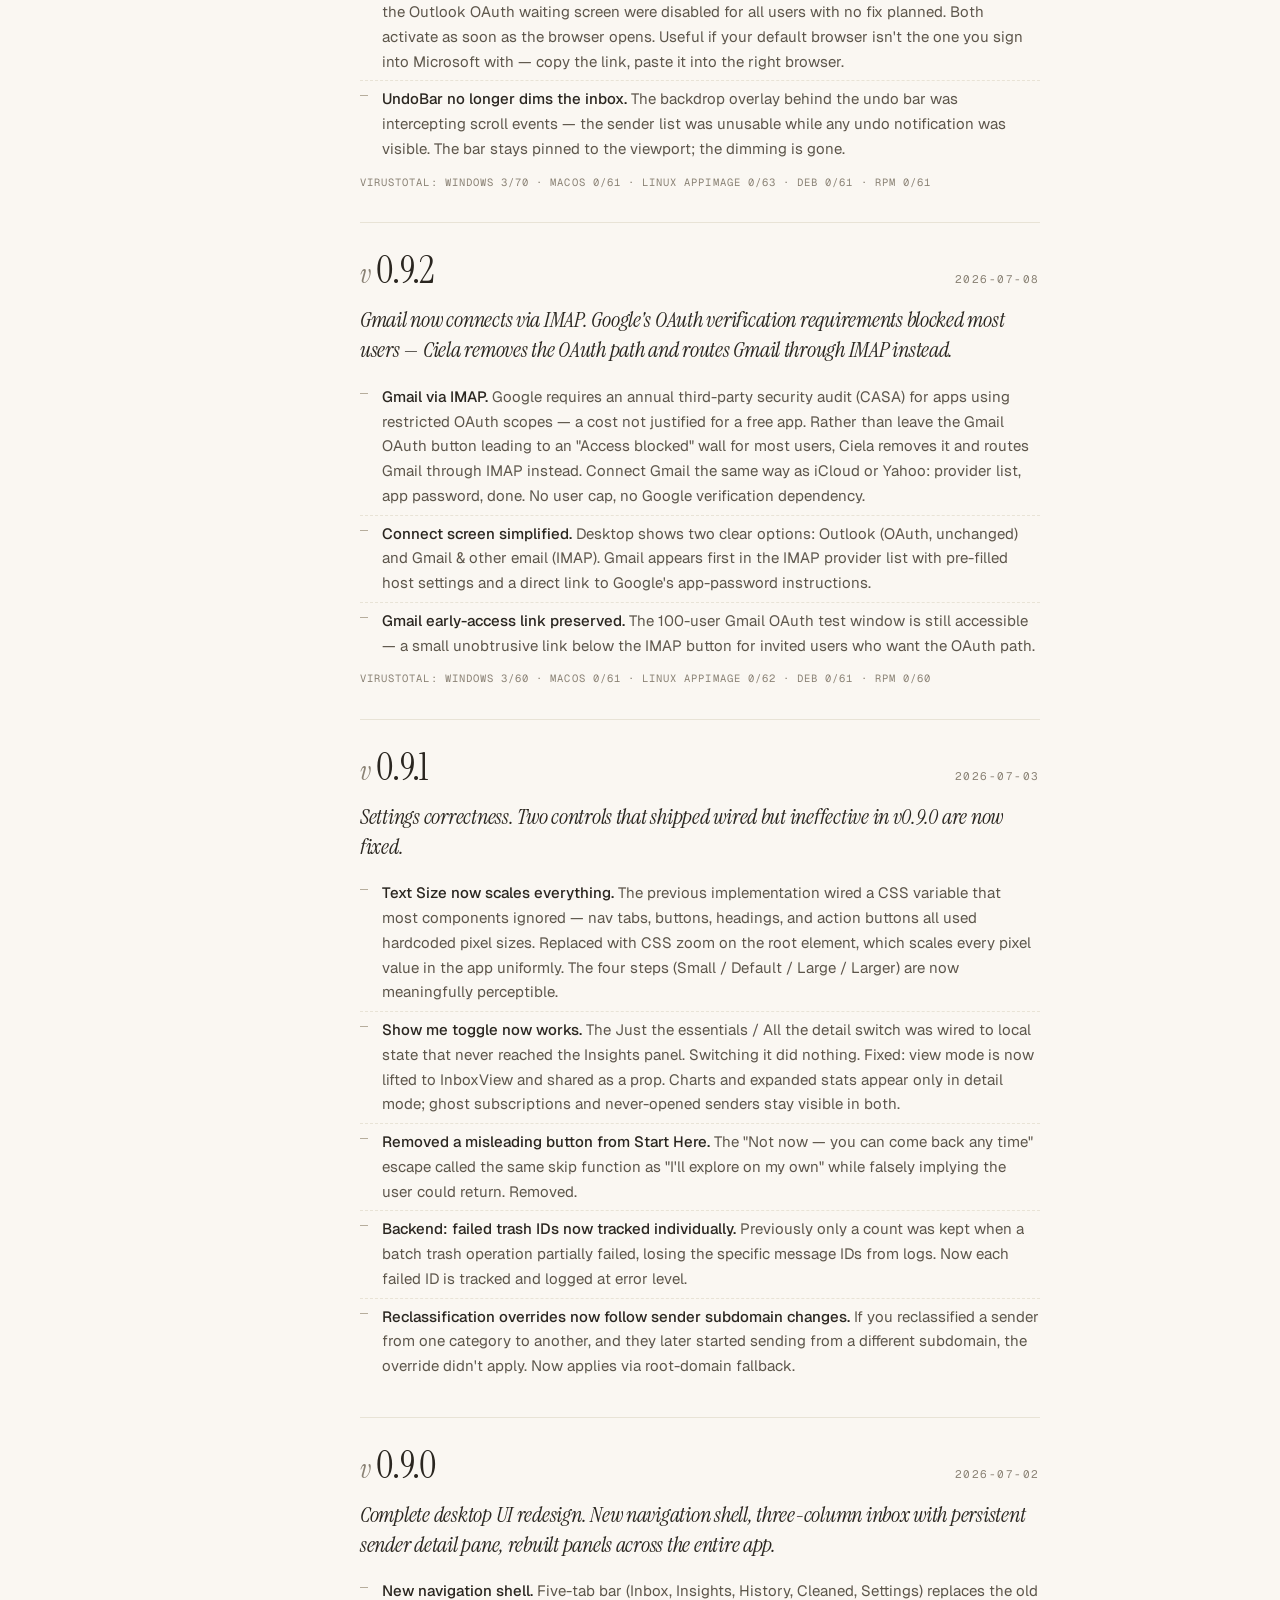
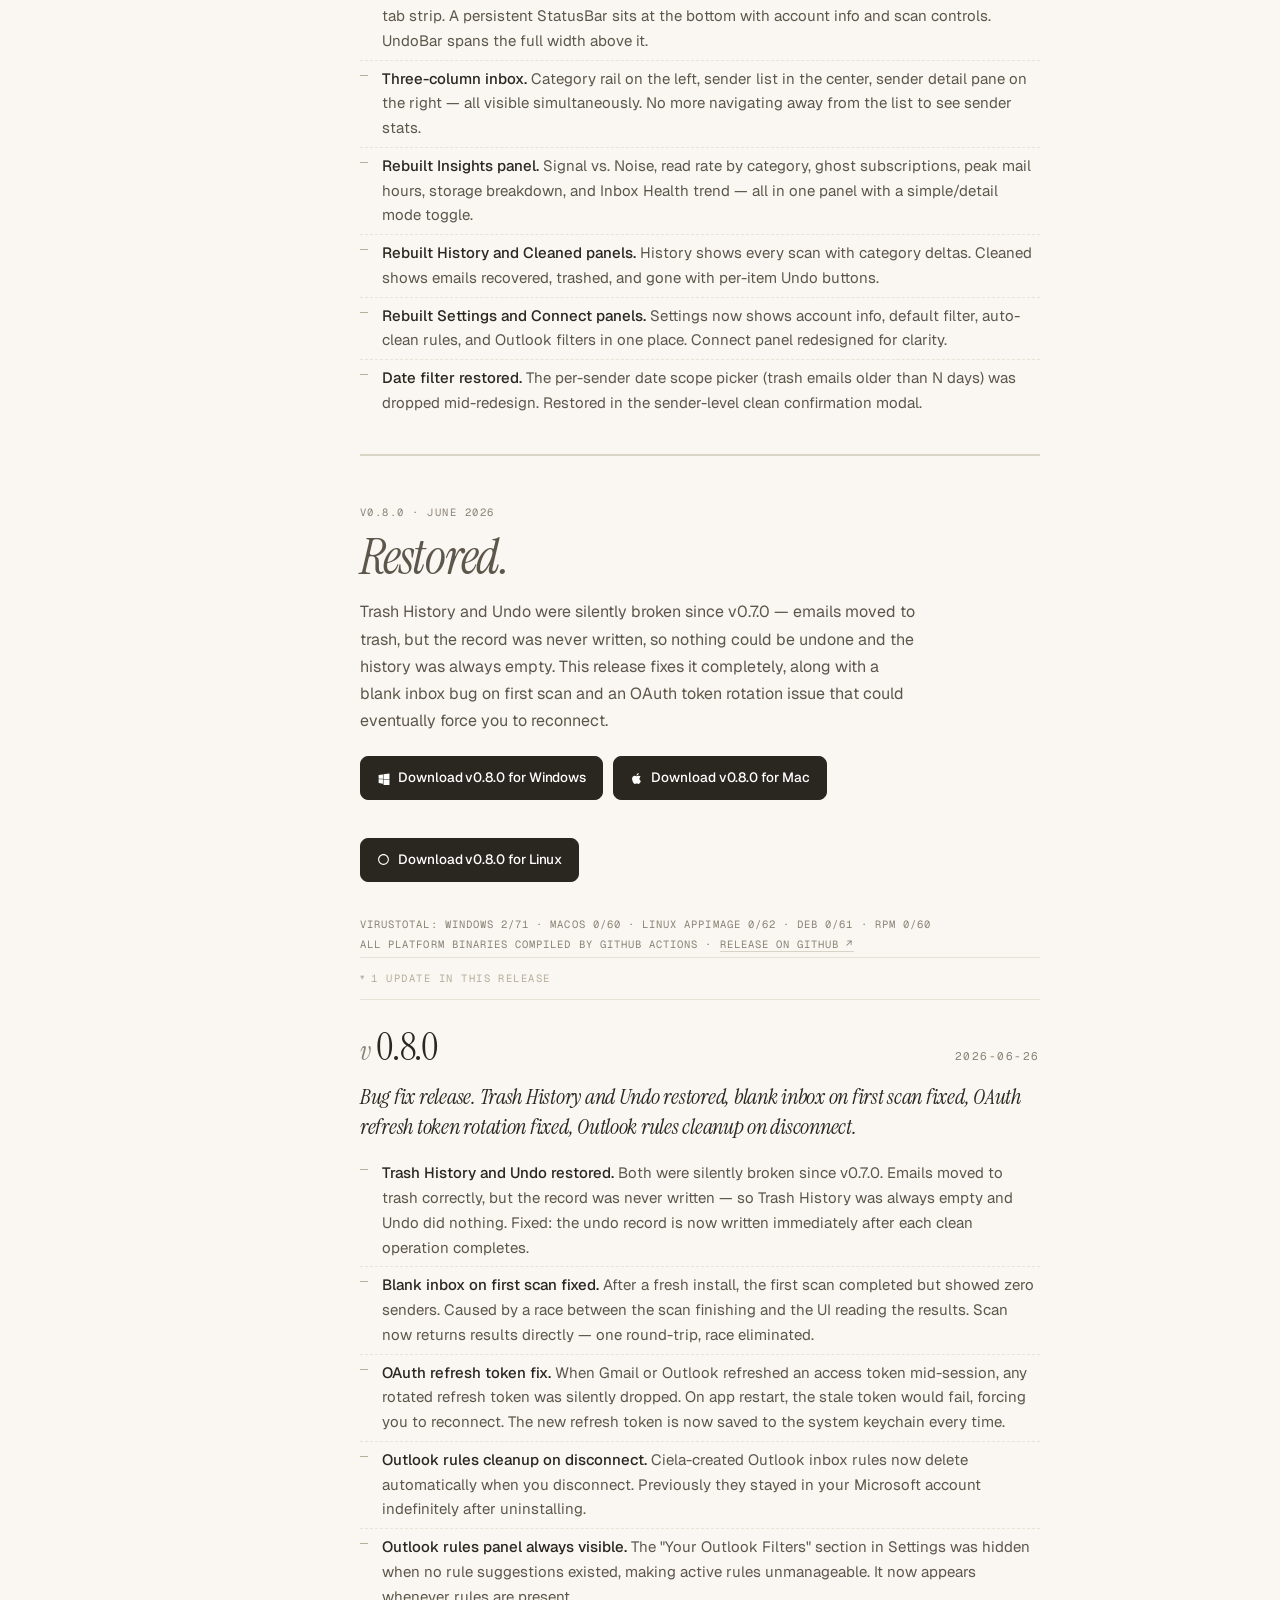
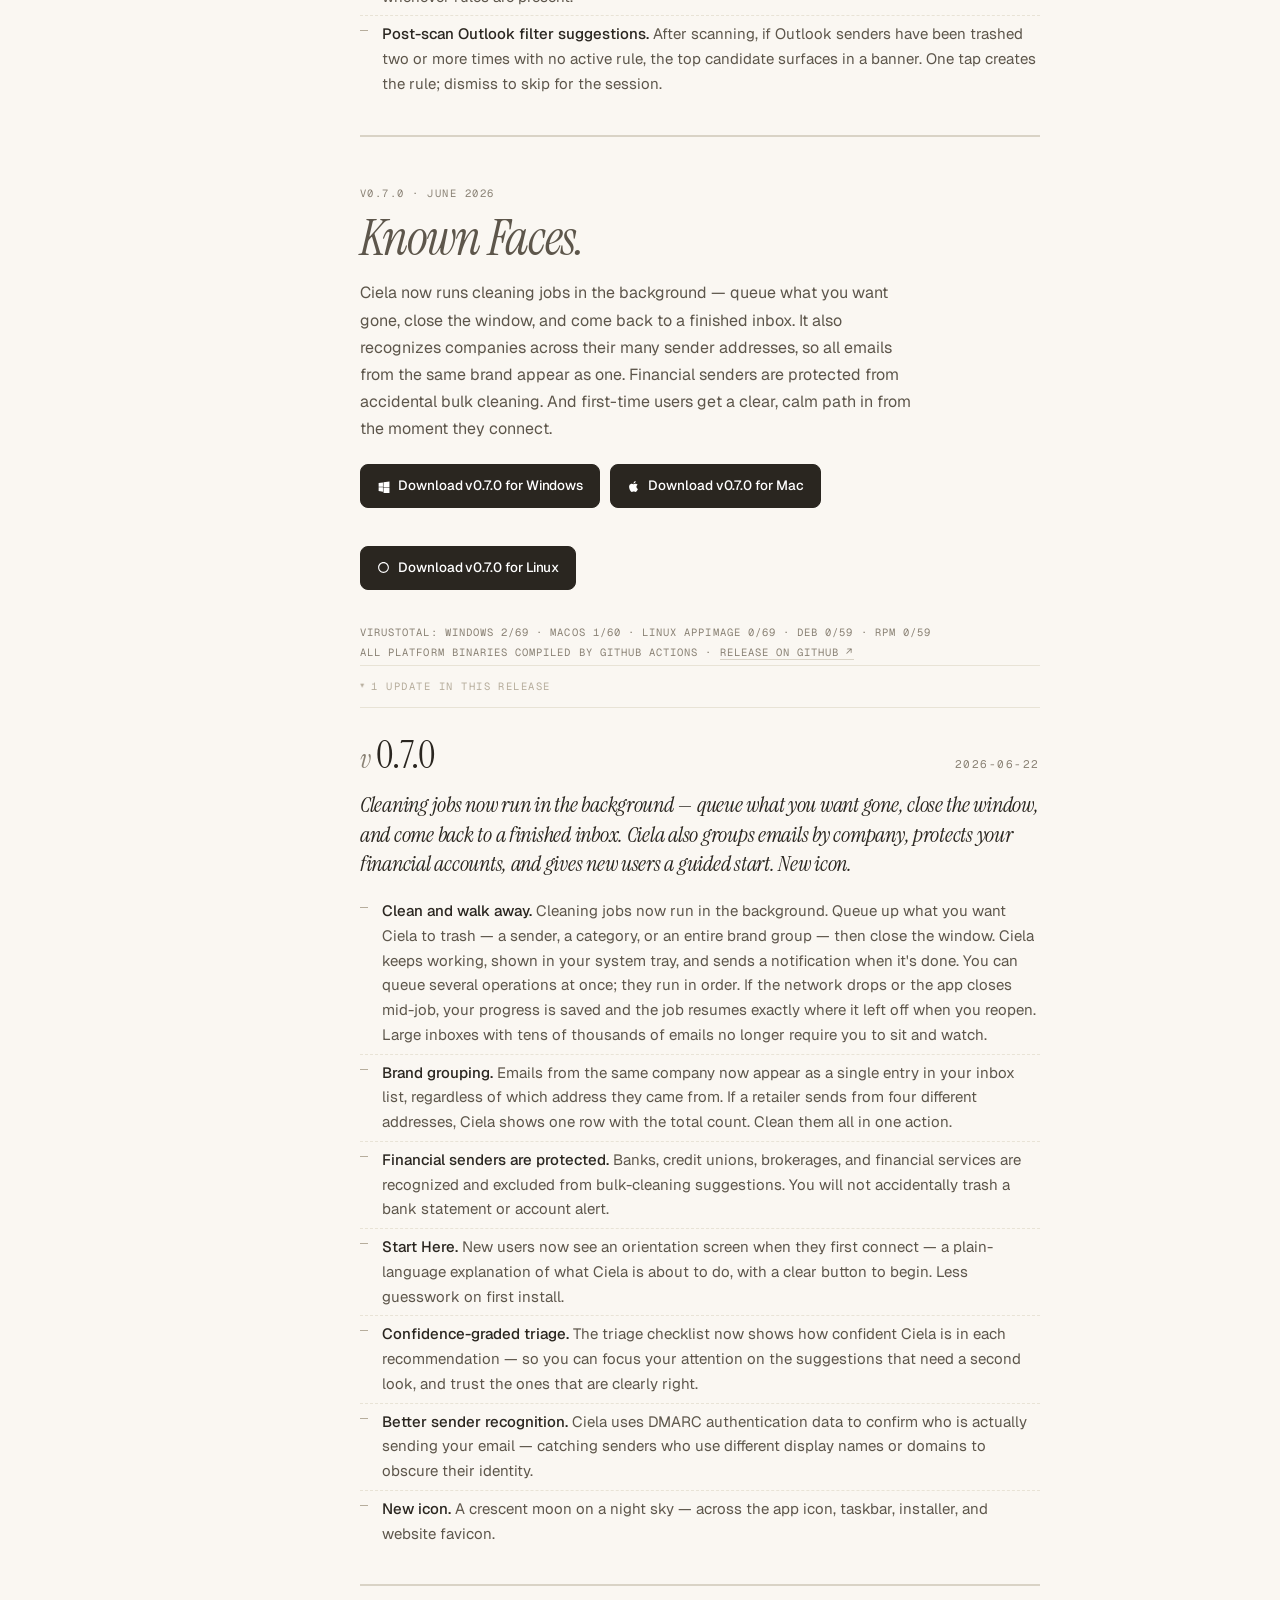
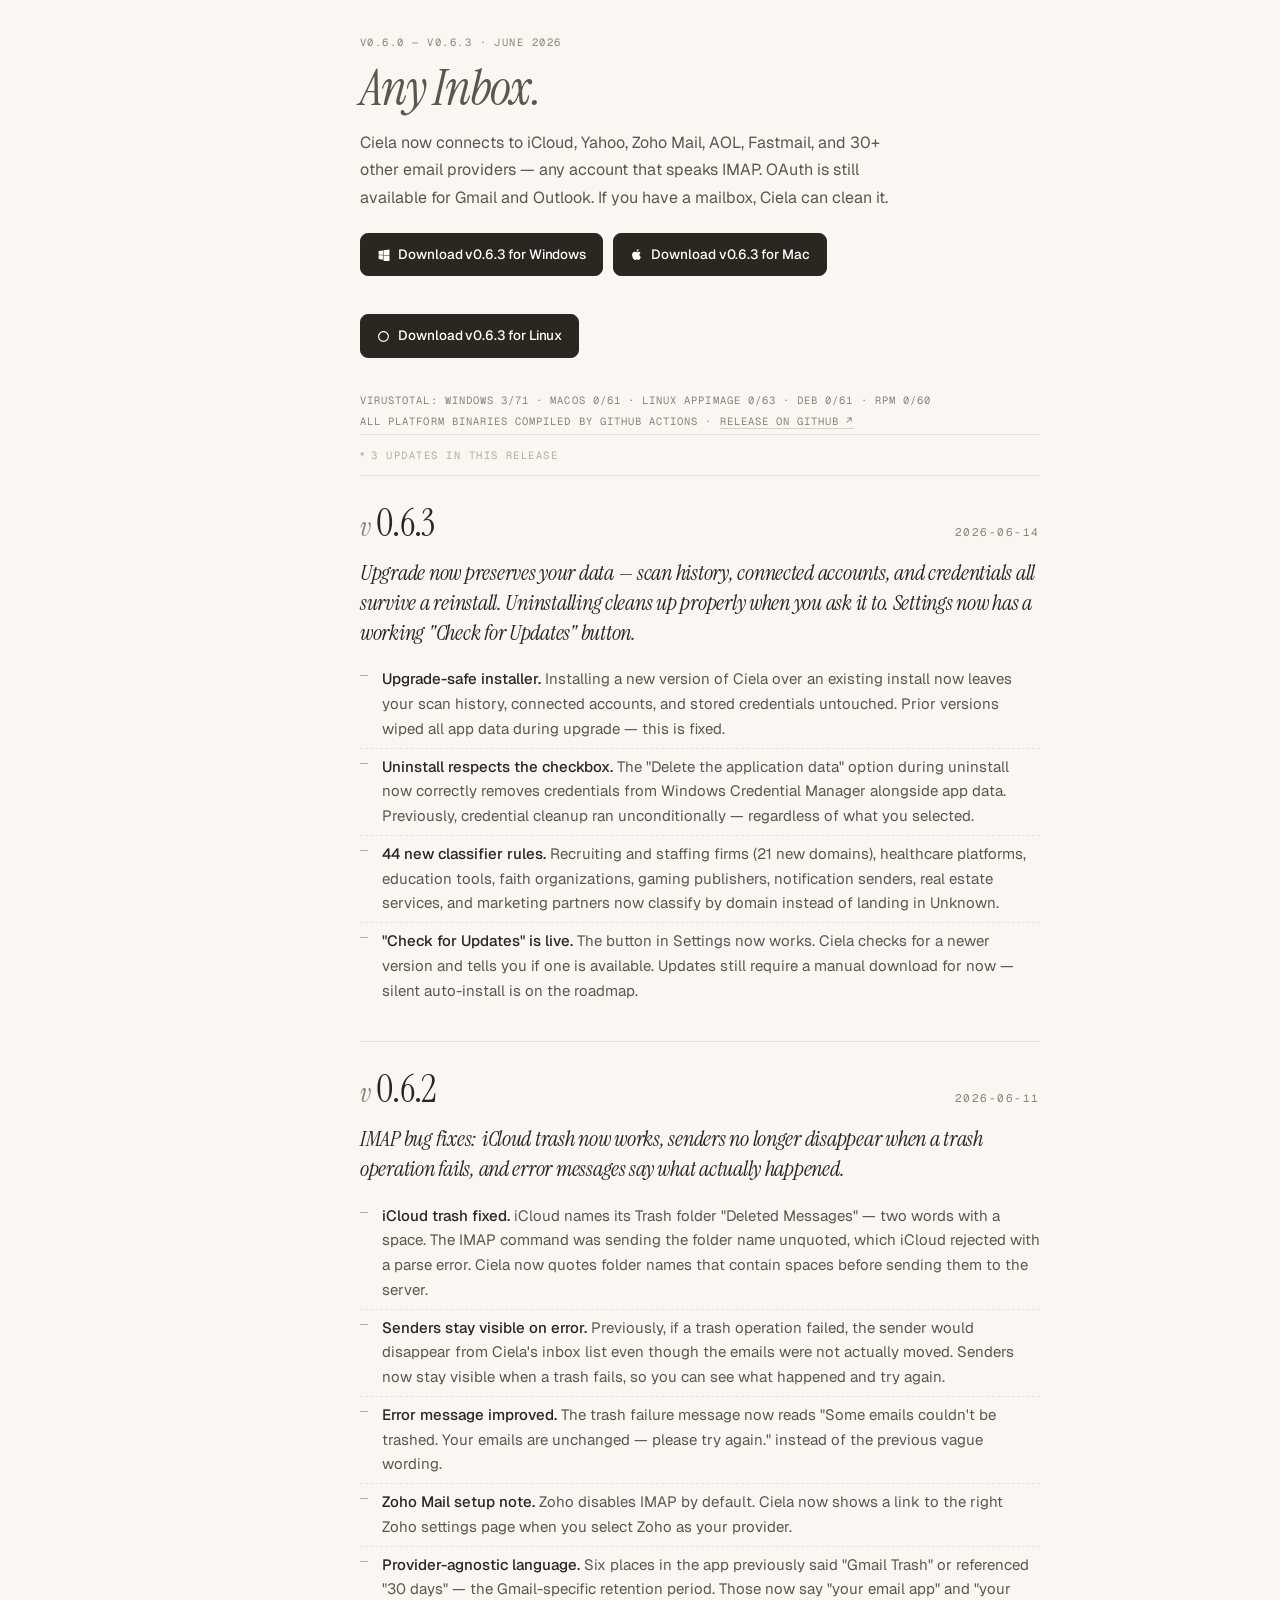
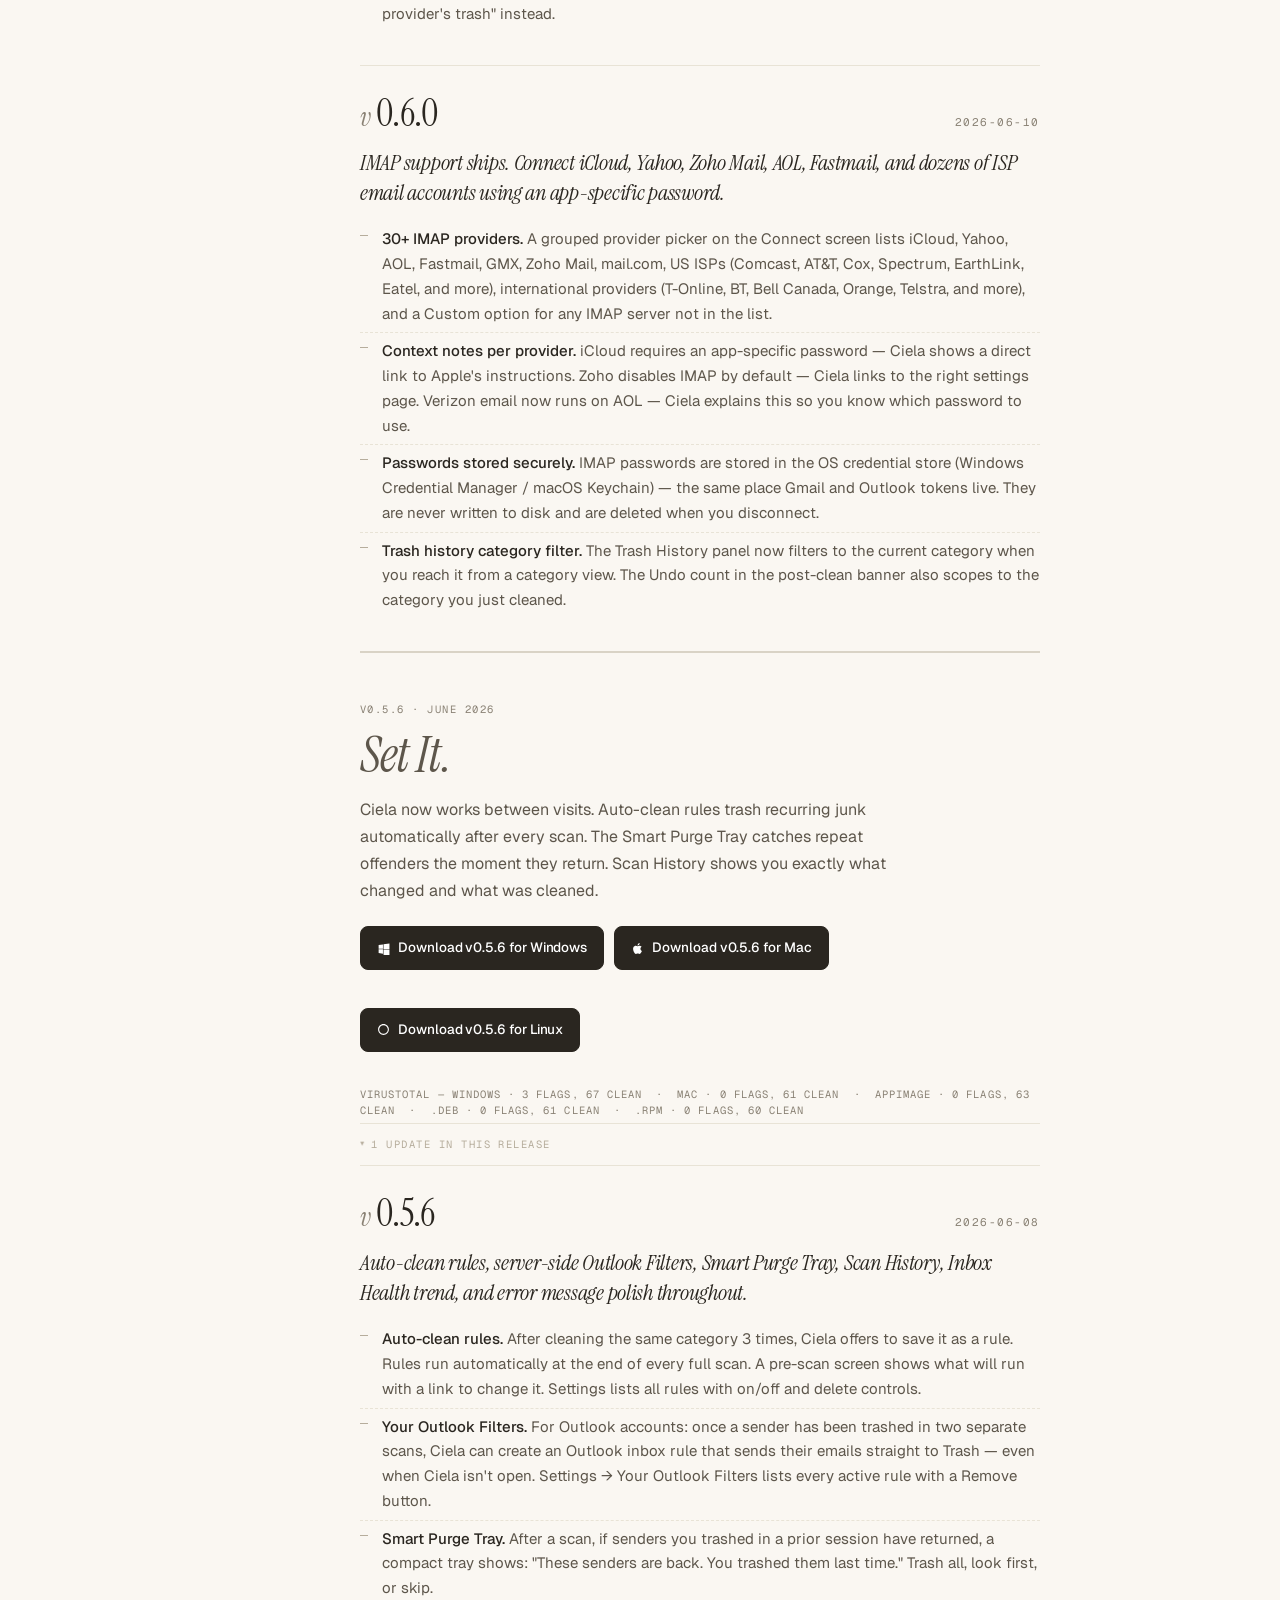
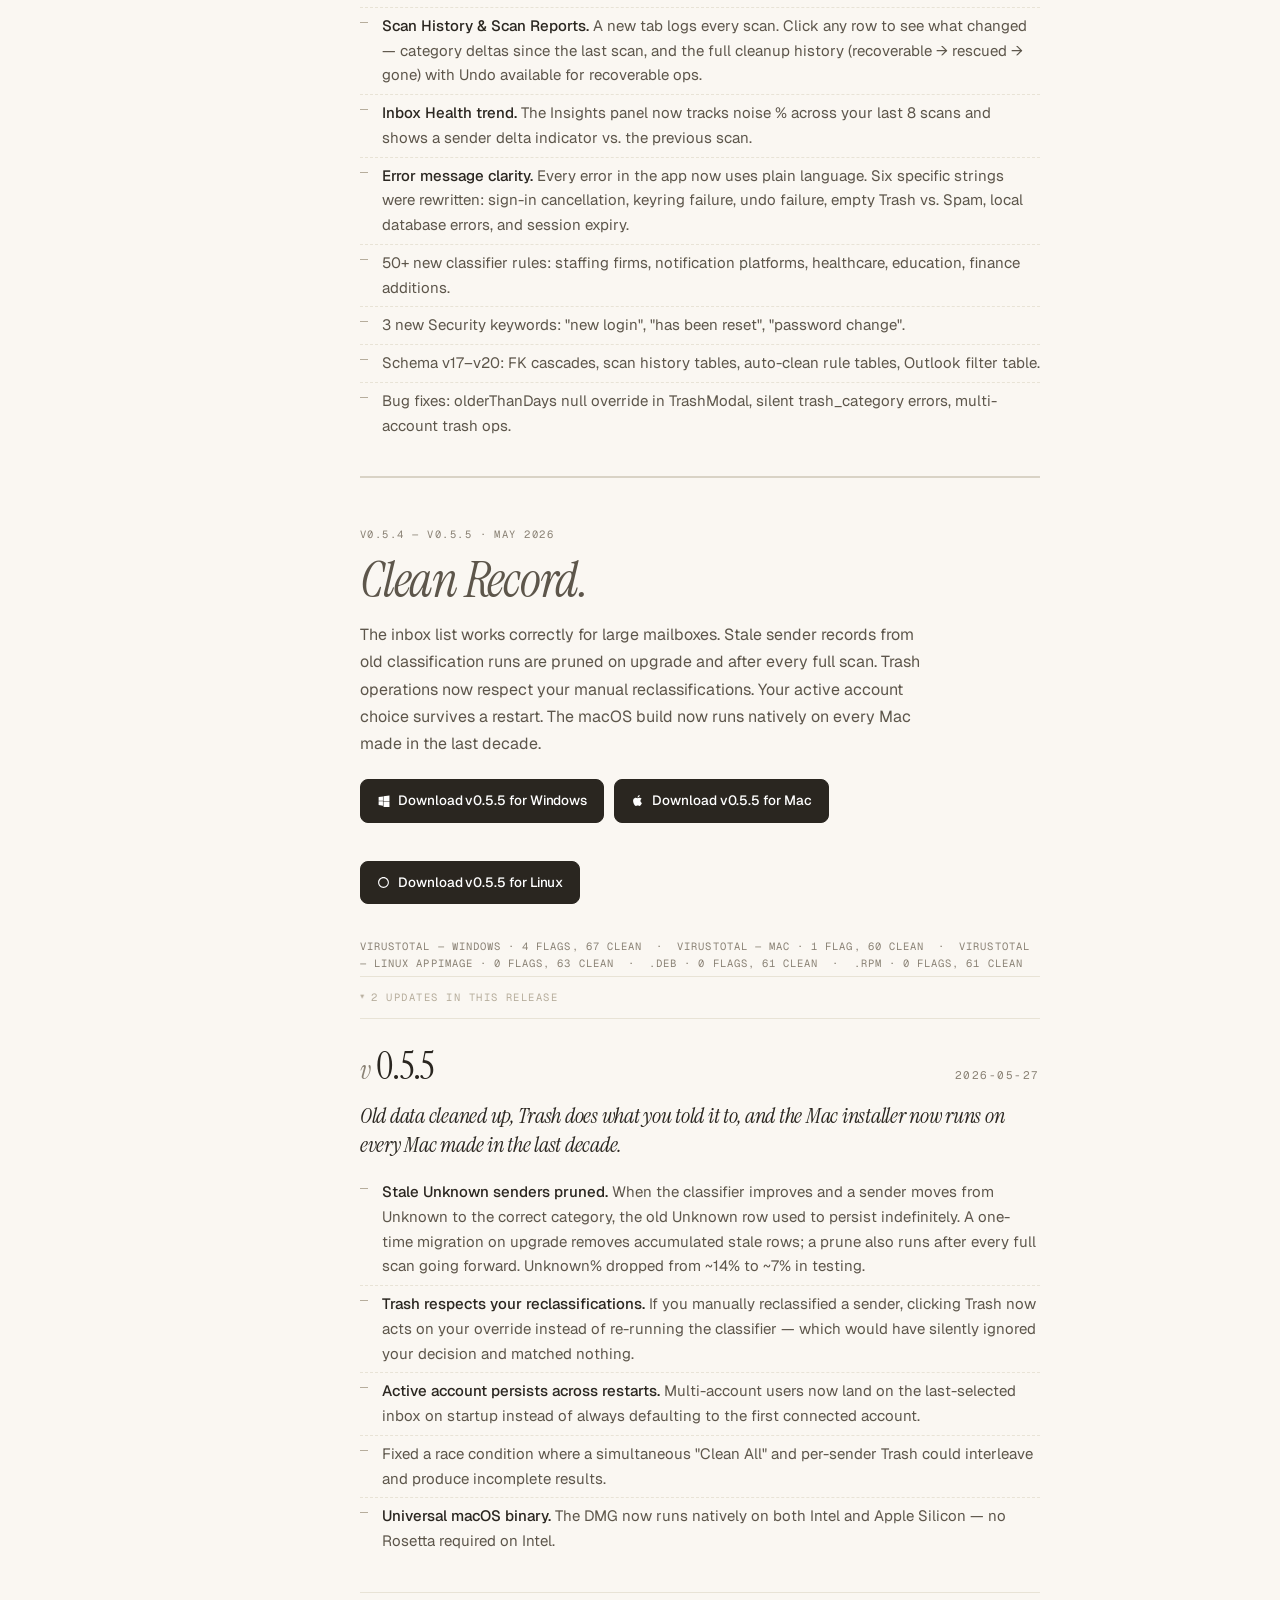
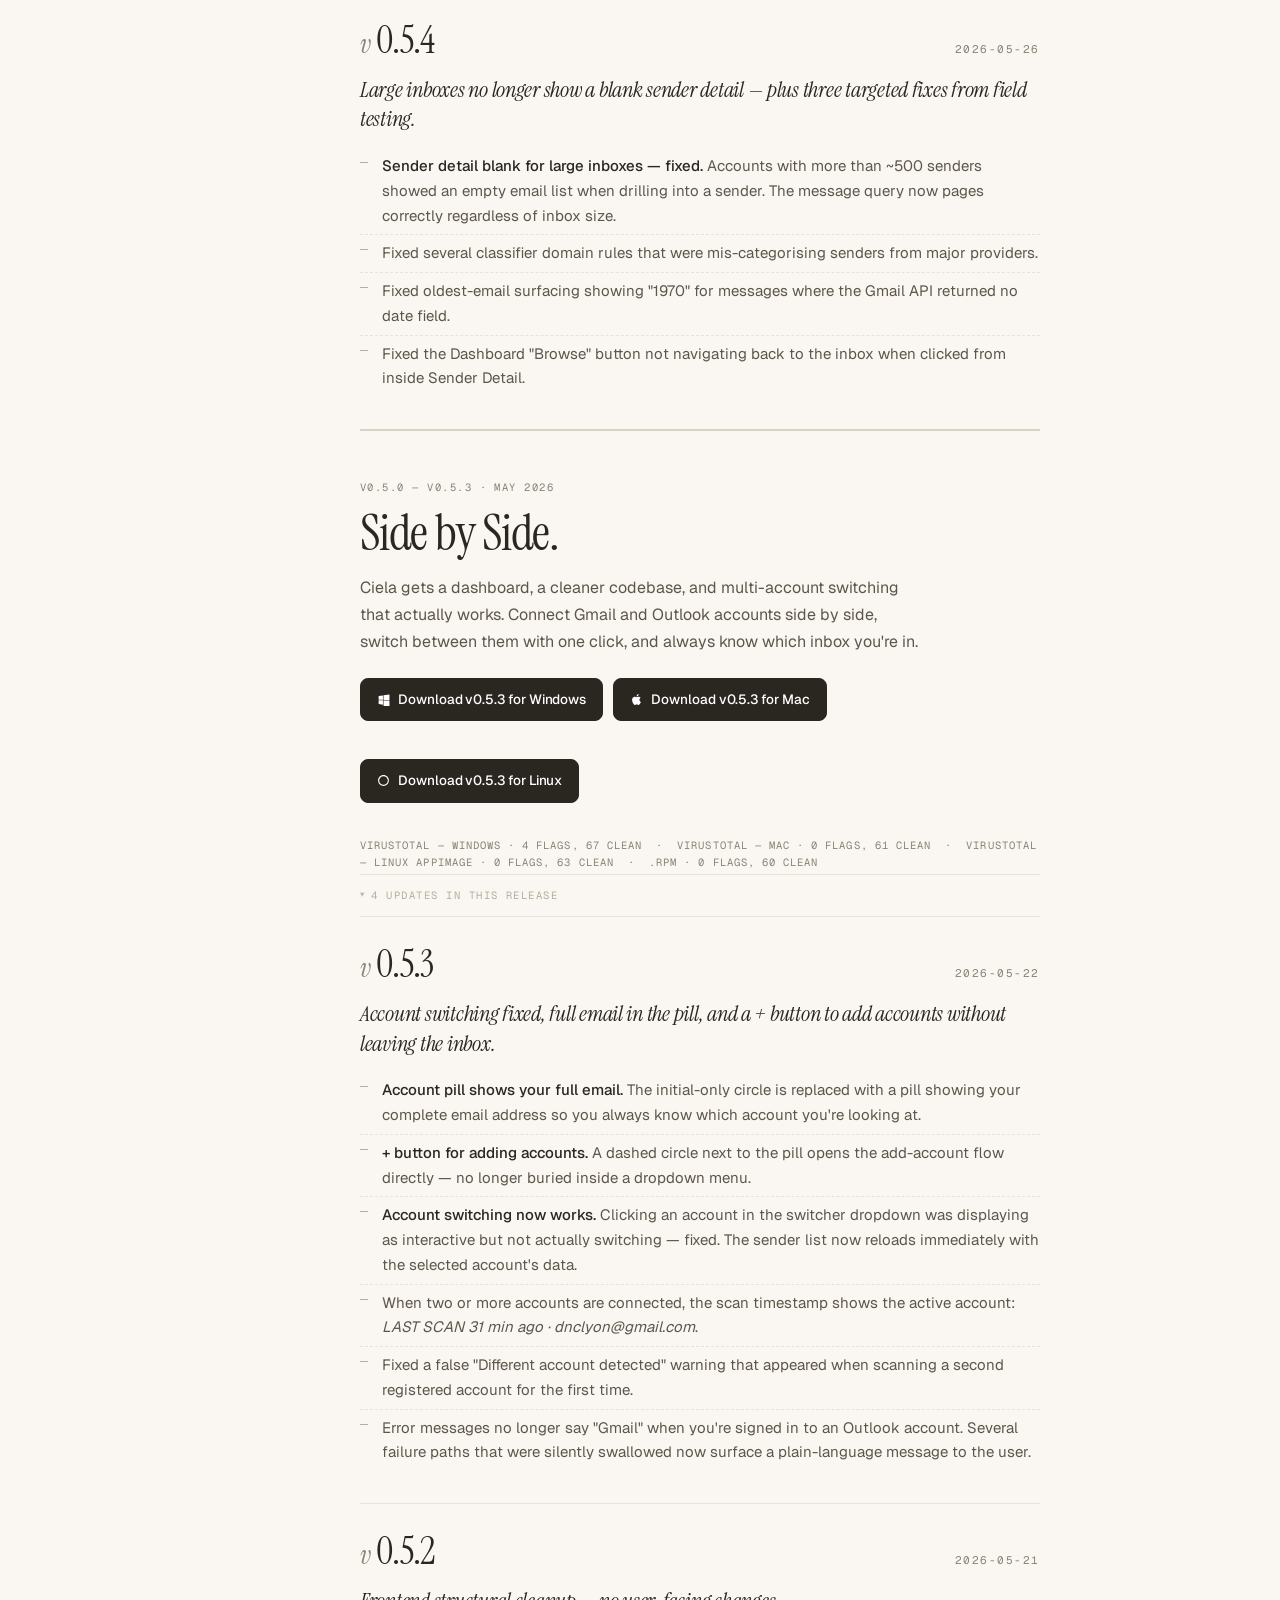
==== commit 60aebe9e: "release: v0.9.10 — trash cache consistency Co-Authored-By: Claude Sonnet 4.6 <noreply@anthropic.com>" ====
--- a/Changelog.html
+++ b/Changelog.html
@@ -153,11 +153,11 @@
       A quiet record of every shipped version of Ciela, newest first, in plain language. No internal acronyms, no test counts, no celebration. Just what got better, and when.
     </p>
     <div class="meta">
-      <span>38 RELEASES</span>
-      <span>146 UPDATES</span>
-      <span>LATEST · v0.9.9 · 2026-07-25</span>
+      <span>39 RELEASES</span>
+      <span>147 UPDATES</span>
+      <span>LATEST · v0.9.10 · 2026-08-02</span>
       <span>FIRST · v0.1.0 · 2026-04-28</span>
-      <span>LAST UPDATED · JULY 25, 2026</span>
+      <span>LAST UPDATED · AUGUST 2, 2026</span>
     </div>
   </div>
 </header>
@@ -177,6 +177,7 @@
           <span class="toc-badge">Current</span>
         </a>
         <div class="toc-pushes">
+          <a href="#v-0-9-10"><span class="tnum">0.9.10</span><span class="tdate">Aug 2</span></a>
           <a href="#v-0-9-9"><span class="tnum">0.9.9</span><span class="tdate">Jul 25</span></a>
           <a href="#v-0-9-8"><span class="tnum">0.9.8</span><span class="tdate">Jul 24</span></a>
           <a href="#v-0-9-7"><span class="tnum">0.9.7</span><span class="tdate">Jul 21</span></a>
@@ -411,32 +412,57 @@
       <section class="release" id="rel-rebuilt">
         <div class="rel-eyebrow">
           <span class="rel-badge">Current Release</span>
-          <span>v0.9.0 – v0.9.9 · July 2026</span>
+          <span>v0.9.0 – v0.9.10 · July–Aug 2026</span>
         </div>
         <h2 class="rel-title"><em>Rebuilt.</em></h2>
-        <p class="rel-lede">The entire desktop UI was redesigned from scratch — new navigation shell, rebuilt Insights, History, Cleaned, Settings, and Connect panels. Follow-on releases rerouted Gmail through IMAP, restored the 2-column inbox layout, added retroactive re-classification so Unknown senders resolve automatically on every scan, sharpened the classifier across nine categories, made the Outlook sign-in recovery buttons actually work, hardened the classifier engine with RFC 3834/2369 header detection and a full correctness pass, fixed three production IMAP bugs found in first real-world testing, fixed a provider-specific banner being shown to the wrong users and added a single-instance guard, and in v0.9.9 fixed a Smart Purge Tray loop that caused the same senders to reappear after every rescan.</p>
+        <p class="rel-lede">The entire desktop UI was redesigned from scratch — new navigation shell, rebuilt Insights, History, Cleaned, Settings, and Connect panels. Follow-on releases rerouted Gmail through IMAP, restored the 2-column inbox layout, added retroactive re-classification so Unknown senders resolve automatically on every scan, sharpened the classifier across nine categories, made the Outlook sign-in recovery buttons actually work, hardened the classifier engine with RFC 3834/2369 header detection and a full correctness pass, fixed three production IMAP bugs found in first real-world testing, fixed a provider-specific banner being shown to the wrong users and added a single-instance guard, fixed a Smart Purge Tray loop that caused the same senders to reappear after every rescan, and in v0.9.10 fixed the underlying root cause — Ciela's local caches now shrink when mail is trashed.</p>
         <div class="rel-download-row">
-          <a class="btn dark rel-download" href="https://github.com/ciela-app/ciela-app.github.io/releases/download/v0.9.9/Ciela_0.9.9_x64-setup.exe">
+          <a class="btn dark rel-download" href="https://github.com/ciela-app/ciela-app.github.io/releases/download/v0.9.10/Ciela_0.9.10_x64-setup.exe">
             <svg width="13" height="13" viewBox="0 0 24 24" fill="currentColor"><path d="M3 5.5l8-1.1v8.1H3zm0 8h8v8.1l-8-1.1zm9-9.2l11-1.6v10.8H12zm0 10.2h11v10.8l-11-1.6z"/></svg>
-            Download v0.9.9 for Windows
-          </a>
-          <a class="btn dark rel-download" href="https://github.com/ciela-app/ciela-app.github.io/releases/download/v0.9.9/Ciela_0.9.9_universal.dmg">
+            Download v0.9.10 for Windows
+          </a>
+          <a class="btn dark rel-download" href="https://github.com/ciela-app/ciela-app.github.io/releases/download/v0.9.10/Ciela_0.9.10_universal.dmg">
             <svg width="13" height="13" viewBox="0 0 24 24" fill="currentColor"><path d="M18.71 19.5c-.83 1.24-1.71 2.45-3.05 2.47-1.34.03-1.77-.79-3.29-.79-1.53 0-2 .77-3.27.82-1.31.05-2.3-1.32-3.14-2.53C4.25 17 2.94 12.45 4.7 9.39c.87-1.52 2.43-2.48 4.12-2.51 1.28-.02 2.5.87 3.29.87.78 0 2.26-1.07 3.8-.91.65.03 2.47.26 3.64 1.98-.09.06-2.17 1.28-2.15 3.81.03 3.02 2.65 4.03 2.68 4.04-.03.07-.42 1.44-1.38 2.83M13 3.5c.73-.83 1.94-1.46 2.94-1.5.13 1.17-.34 2.35-1.04 3.19-.69.85-1.83 1.51-2.95 1.42-.15-1.15.41-2.35 1.05-3.11z"/></svg>
-            Download v0.9.9 for Mac
-          </a>
-          <a class="btn dark rel-download" href="https://github.com/ciela-app/ciela-app.github.io/releases/download/v0.9.9/Ciela_0.9.9_amd64.AppImage">
+            Download v0.9.10 for Mac
+          </a>
+          <a class="btn dark rel-download" href="https://github.com/ciela-app/ciela-app.github.io/releases/download/v0.9.10/Ciela_0.9.10_amd64.AppImage">
             <svg width="13" height="13" viewBox="0 0 24 24" fill="currentColor"><path d="M12 2C6.48 2 2 6.48 2 12s4.48 10 10 10 10-4.48 10-10S17.52 2 12 2zm0 18c-4.41 0-8-3.59-8-8s3.59-8 8-8 8 3.59 8 8-3.59 8-8 8z"/></svg>
-            Download v0.9.9 for Linux
-          </a>
-        </div>
-        <div class="micro">VirusTotal v0.9.9: <a href="https://www.virustotal.com/gui/file/7114ecdcbf3abdb4963bc0b12e28759f3496a01f3e3d809d3a69b022e03bdc9d?nocache=1" target="_blank" rel="noopener">Windows 2/70</a> · <a href="https://www.virustotal.com/gui/file/461d0b81ddc6fb666fb1ad7b13af0f1787b1abcd367f590b7a98b40fd6623be1?nocache=1" target="_blank" rel="noopener">macOS 1/61</a> · <a href="https://www.virustotal.com/gui/file/18bb511e7db35f3a85e6bdc38db3ffe251429877ec0a4da52cf756ceaade10ac?nocache=1" target="_blank" rel="noopener">Linux AppImage 0/62</a> · <a href="https://www.virustotal.com/gui/file/ac11db0a9b73ed5bb91857aa8b419479490848f650d7dd8e62f628633c1a2415?nocache=1" target="_blank" rel="noopener">deb 0/60</a> · <a href="https://www.virustotal.com/gui/file/cc6a5d07a89908d5377aaa0d96474d58fe15f03ba6487fb5dfcb2487fa013f55?nocache=1" target="_blank" rel="noopener">rpm 0/61</a> · <a href="https://github.com/ciela-app/ciela-app.github.io/releases/tag/v0.9.9" target="_blank" rel="noopener" style="color:var(--ink-3);border-bottom:1px solid var(--rule);">Release on GitHub ↗</a></div>
+            Download v0.9.10 for Linux
+          </a>
+        </div>
+        <div class="micro">VirusTotal v0.9.10: <a href="https://www.virustotal.com/gui/file/418d3d4da897ba848e1b996be8b280d4cf8519e6d5755ea2103b64ec31c0f08c?nocache=1" target="_blank" rel="noopener">Windows 4/72</a> · <a href="https://www.virustotal.com/gui/file/4724facf23fa5a1836be1ce0558c7d383822797292b1606591e25819d35a9ea4?nocache=1" target="_blank" rel="noopener">macOS 0/61</a> · <a href="https://www.virustotal.com/gui/file/5cf4f014840e32de41c47c5c3079aecd7a6d7a019f0f441fad93251e29ddc923?nocache=1" target="_blank" rel="noopener">Linux AppImage 0/62</a> · <a href="https://www.virustotal.com/gui/file/e68b1b16033bebdb0b3a8579238e77bd530160f43d77b567b917354de1340206?nocache=1" target="_blank" rel="noopener">deb 0/60</a> · <a href="https://www.virustotal.com/gui/file/931d46cb158a5c84c5075542862aa15c12ee51e397985593d0b7ffa38772ce48?nocache=1" target="_blank" rel="noopener">rpm 0/60</a> · <a href="https://github.com/ciela-app/ciela-app.github.io/releases/tag/v0.9.10" target="_blank" rel="noopener" style="color:var(--ink-3);border-bottom:1px solid var(--rule);">Release on GitHub ↗</a></div>
+        <div class="micro" style="margin-top:2px;opacity:.6;">v0.9.9: <a href="https://www.virustotal.com/gui/file/7114ecdcbf3abdb4963bc0b12e28759f3496a01f3e3d809d3a69b022e03bdc9d?nocache=1" target="_blank" rel="noopener">Windows 2/70</a> · <a href="https://www.virustotal.com/gui/file/461d0b81ddc6fb666fb1ad7b13af0f1787b1abcd367f590b7a98b40fd6623be1?nocache=1" target="_blank" rel="noopener">macOS 1/61</a> · <a href="https://www.virustotal.com/gui/file/18bb511e7db35f3a85e6bdc38db3ffe251429877ec0a4da52cf756ceaade10ac?nocache=1" target="_blank" rel="noopener">Linux AppImage 0/62</a> · <a href="https://www.virustotal.com/gui/file/ac11db0a9b73ed5bb91857aa8b419479490848f650d7dd8e62f628633c1a2415?nocache=1" target="_blank" rel="noopener">deb 0/60</a> · <a href="https://www.virustotal.com/gui/file/cc6a5d07a89908d5377aaa0d96474d58fe15f03ba6487fb5dfcb2487fa013f55?nocache=1" target="_blank" rel="noopener">rpm 0/61</a></div>
         <div class="micro" style="margin-top:2px;opacity:.6;">v0.9.8: <a href="https://www.virustotal.com/gui/file/1c901f72d65179078f2f97eb158fbd277cdc0508396b802d53c3a824f4a9b2f3" target="_blank" rel="noopener">Windows 4/68</a> · <a href="https://www.virustotal.com/gui/file/c3a6ab49ed3e567e605f029e3176086b7f2fb8d483aef940bc910147552ac14f" target="_blank" rel="noopener">macOS 1/59</a> · <a href="https://www.virustotal.com/gui/file/83571ec46fc04d7888566917b321914692d487511634f62b0234ed03057a4b1c" target="_blank" rel="noopener">Linux AppImage 0/62</a> · <a href="https://www.virustotal.com/gui/file/54aaef014ee45f2947ddcfb710f50cf7503644fd17467b7bedfe39fc1b656573" target="_blank" rel="noopener">deb 0/61</a> · <a href="https://www.virustotal.com/gui/file/f590d610eb9edf1ff9546b9307110d8f12dc43496741750e555e1e994e690801" target="_blank" rel="noopener">rpm 0/60</a></div>
-        <div class="micro" style="margin-top:2px;opacity:.6;">v0.9.7: <a href="https://www.virustotal.com/gui/file/73d9209e8252225a3a30e1c828c2d6d5e97bf983e45adfd398dc64a398255cd9" target="_blank" rel="noopener">Windows 2/70</a> · <a href="https://www.virustotal.com/gui/file/d7538a11c0d0a07c7c31bbf2009e3f38b9c252a047b067ba27a17de146d03d41" target="_blank" rel="noopener">macOS 1/60</a> · <a href="https://www.virustotal.com/gui/file/95b715518550d944f5349b8278943e07857322b841001912974e81b68baac3b0" target="_blank" rel="noopener">Linux AppImage 0/63</a> · <a href="https://www.virustotal.com/gui/file/b2d3f7c3912bb9df5ff107f377acdb4072251680d00a65d2d1281a092fa16aa4" target="_blank" rel="noopener">deb 0/61</a> · <a href="https://www.virustotal.com/gui/file/033399af0fb0b5faf00fc8e0ac22de61fd0c4dd0cb23173e6231cae7652f87f9" target="_blank" rel="noopener">rpm 0/61</a></div>
         <div class="micro" style="margin-top:4px;">All platform binaries compiled by GitHub Actions</div>
 
         <details class="sub-releases" open>
-          <summary>9 updates in this release</summary>
+          <summary>10 updates in this release</summary>
           <div class="sub-stream">
+
+            <article class="version" id="v-0-9-10">
+              <header class="ver-head">
+                <h2><span class="vnum">0.9.10</span></h2>
+                <span class="vdate">2026-08-02</span>
+              </header>
+              <p class="summary">Bug fix. Ciela's local caches now shrink when mail is trashed — eliminating the phantom sender loop and inflated Dashboard counts permanently.</p>
+              <ul class="notes">
+                <li><strong>Trash cache consistency.</strong> v0.9.9 removed the phantom <em>sender</em> row after trashing. This release removes the phantom <em>message</em> rows. Every trash path now deletes local message rows at trash time, so a rescan can no longer find mail that Ciela already moved to Trash. Dashboard totals reflect reality; the Smart Purge Tray loop is gone at the root cause level.</li>
+                <li><strong>Undo is more reliable.</strong> The undo path now re-fetches message metadata directly from your email provider after restoring, so Ciela's local view matches what the provider actually sees — not a cached state that may have drifted.</li>
+              </ul>
+              <details class="tech-notes">
+                <summary>Technical notes</summary>
+                <div class="tech-body">
+                  <ul>
+                    <li>Root cause: no trash path deleted from the local <code>messages</code> table; incremental rescans use <code>INSERT OR IGNORE</code> and never clear them — so trashed mail's rows persisted indefinitely</li>
+                    <li>Fix: <code>reconcile_after_trash</code> shared helper called by all trash paths (sync <code>trash_sender</code>, background worker, <code>trash_category</code>, <code>rules_exec</code>, <code>triage</code>); runs <code>record_trash_op</code> + chunked <code>DELETE FROM messages</code> + <code>remove_sender</code> in one transaction</li>
+                    <li>Worker sourced from durable <code>job_items WHERE status='DONE'</code> — not in-memory <code>trashed_ids</code> — so resumed jobs reconcile correctly even when the prior execution already trashed the mail</li>
+                    <li><code>complete_job</code> reordered to run after cleanup; cleanup failure leaves job <code>RUNNING</code> so the startup sweep heals any crash mid-reconcile</li>
+                    <li>Schema v28 → v29: <code>ALTER TABLE trash_ops ADD COLUMN job_id TEXT</code> (nullable; migration runs automatically on first launch)</li>
+                    <li>499 frontend / 757 Rust tests</li>
+                  </ul>
+                </div>
+              </details>
+            </article>
 
             <article class="version" id="v-0-9-9">
               <header class="ver-head">
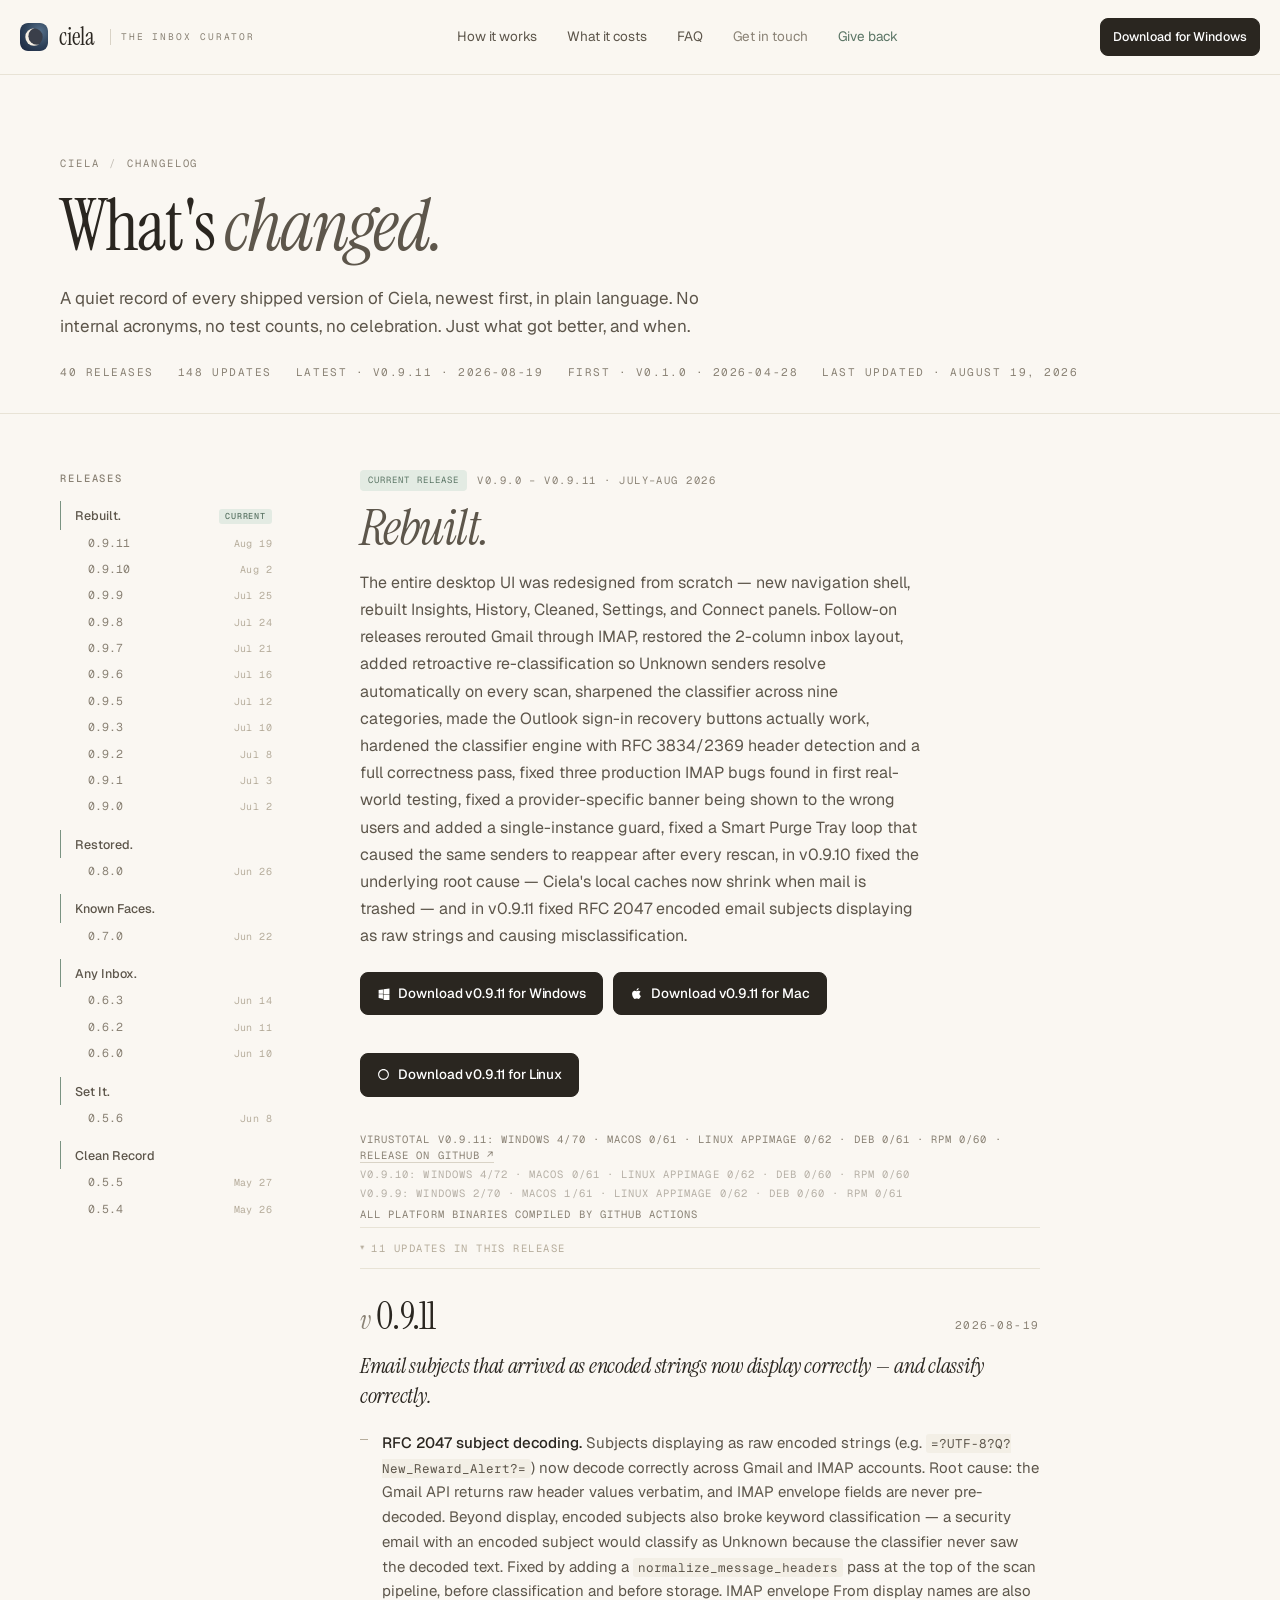
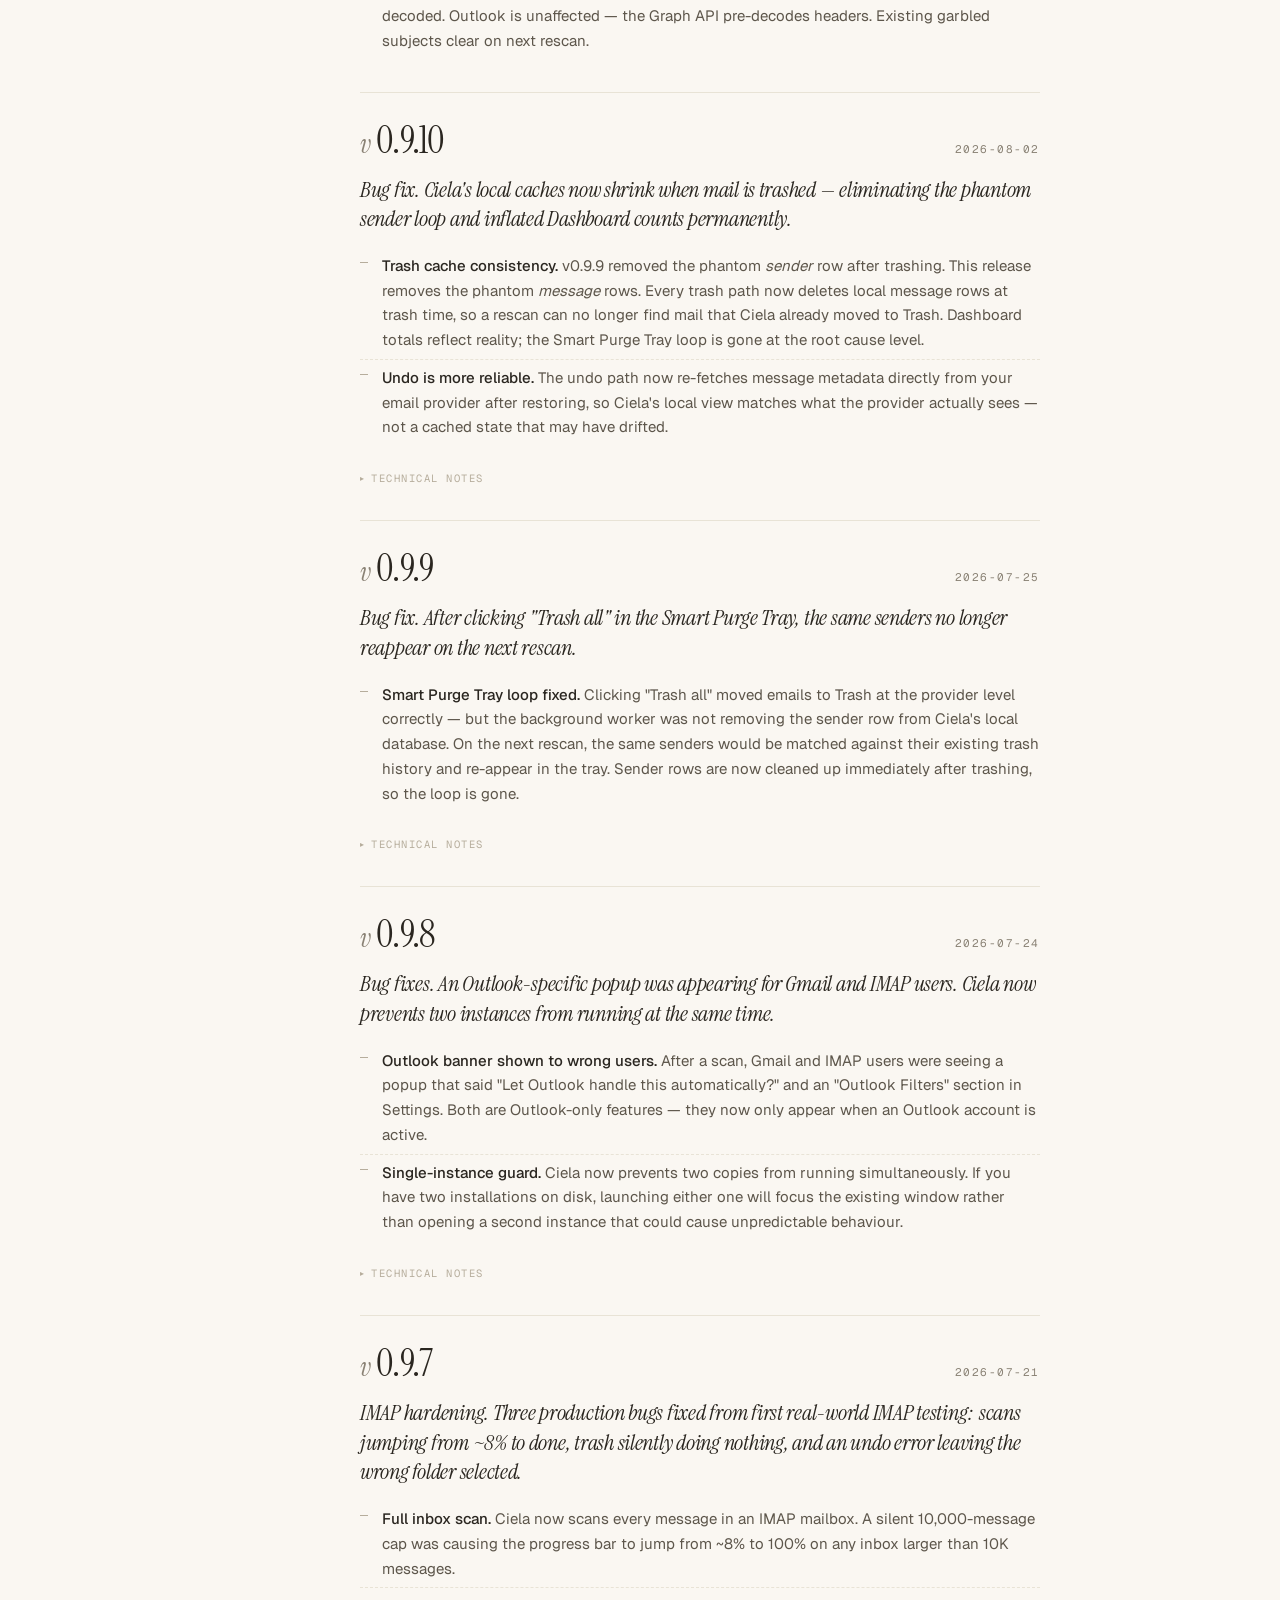
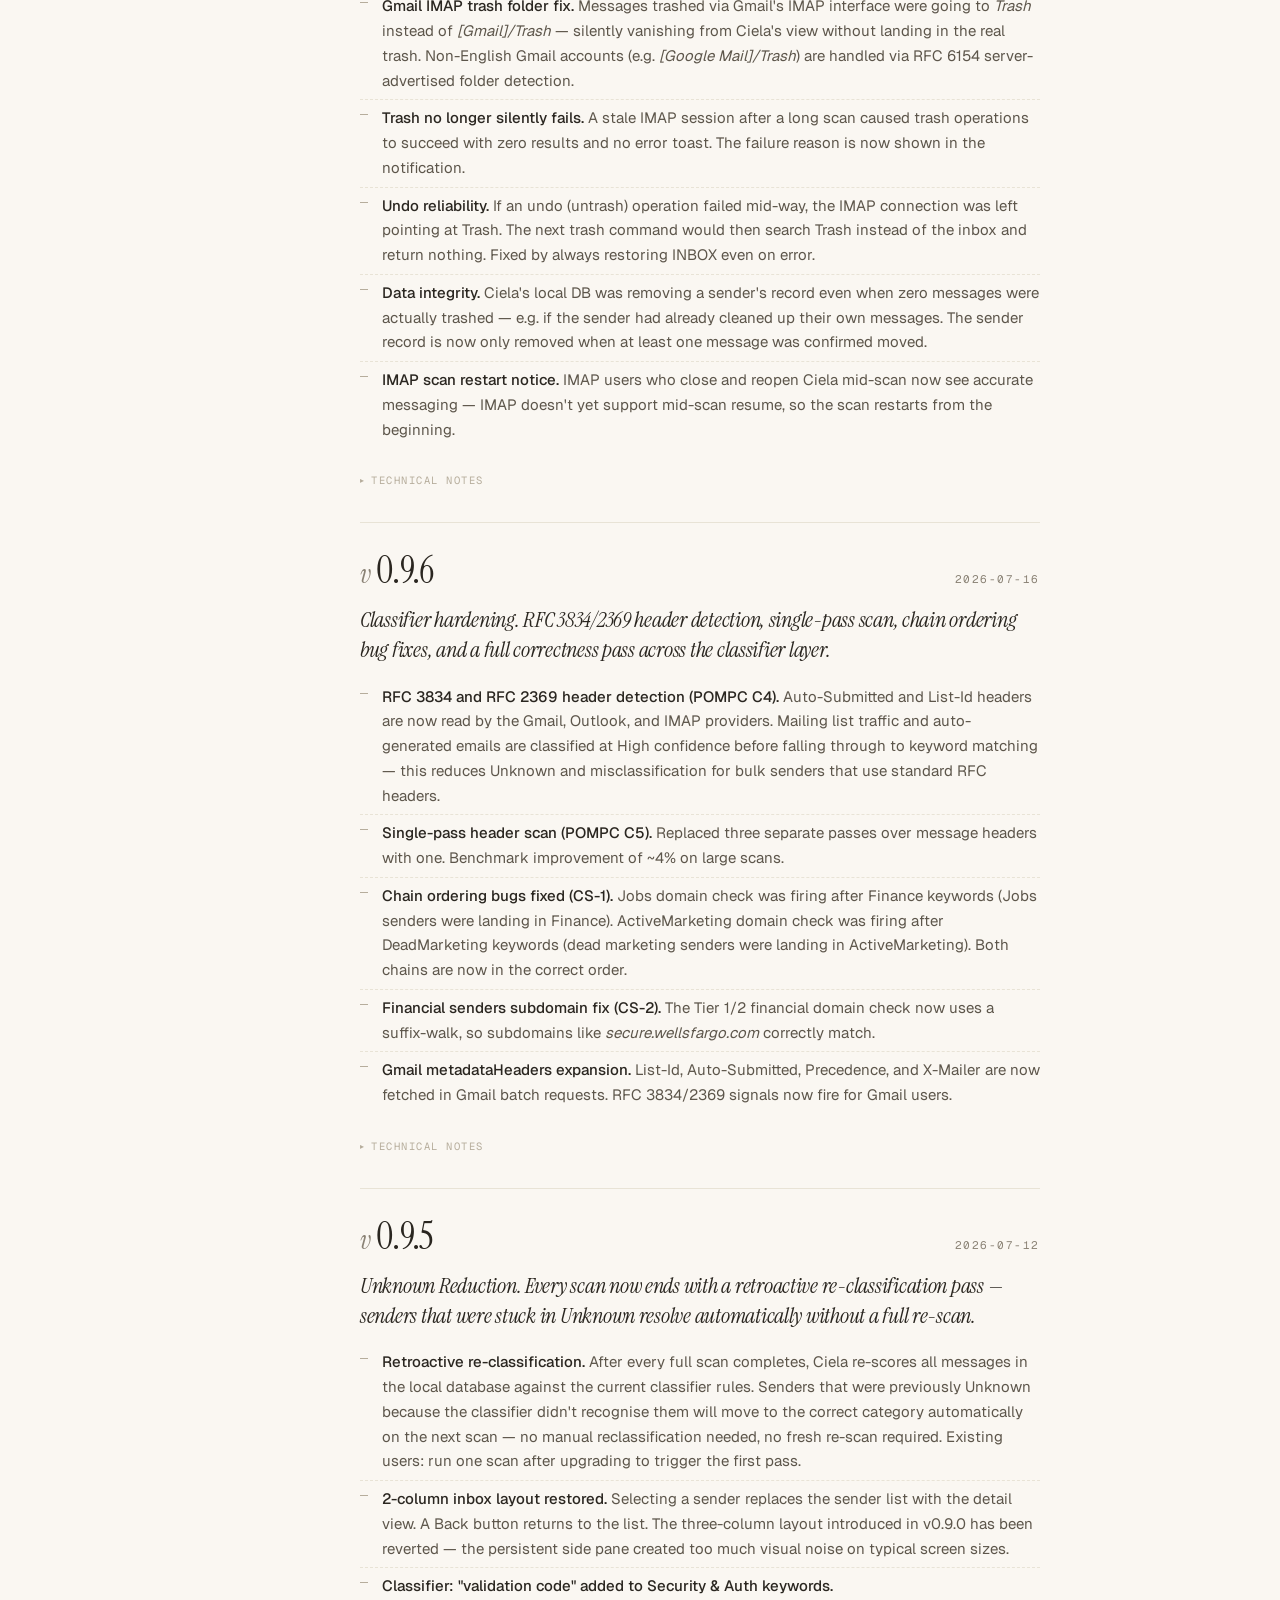
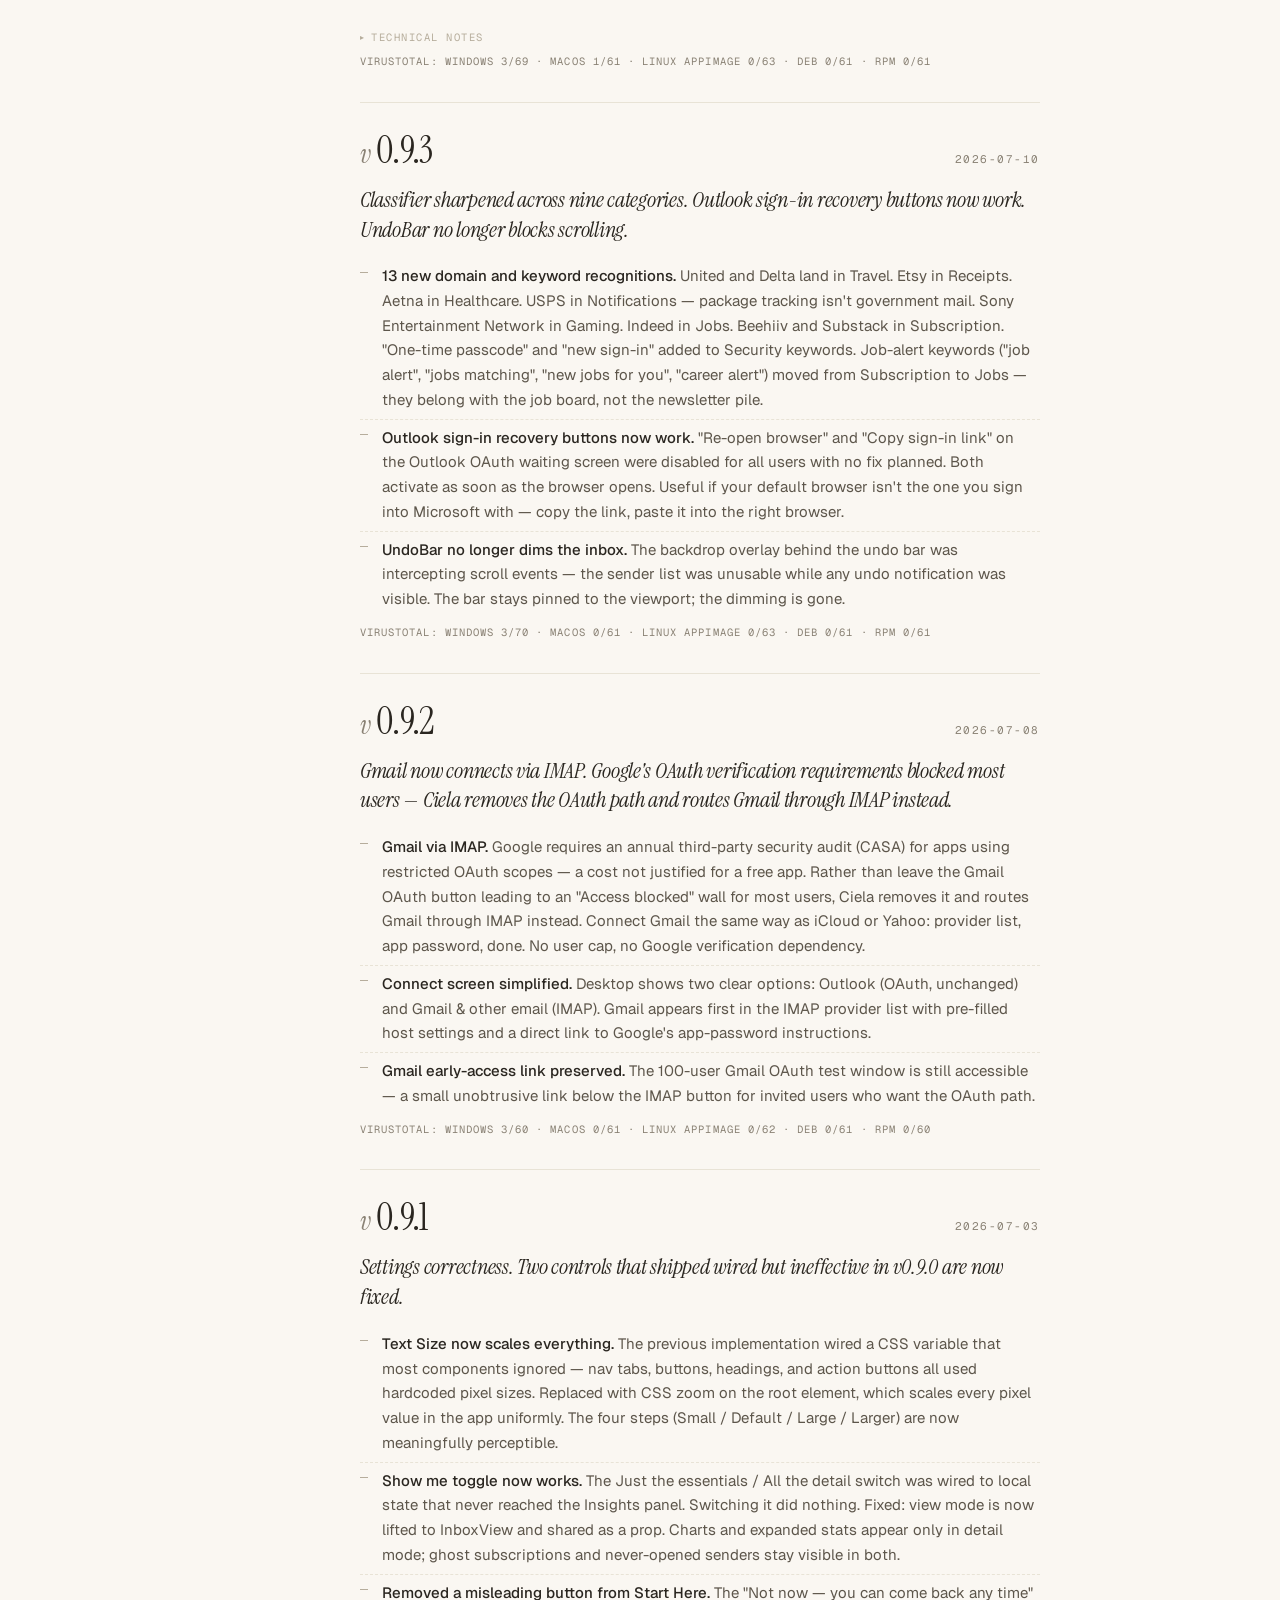
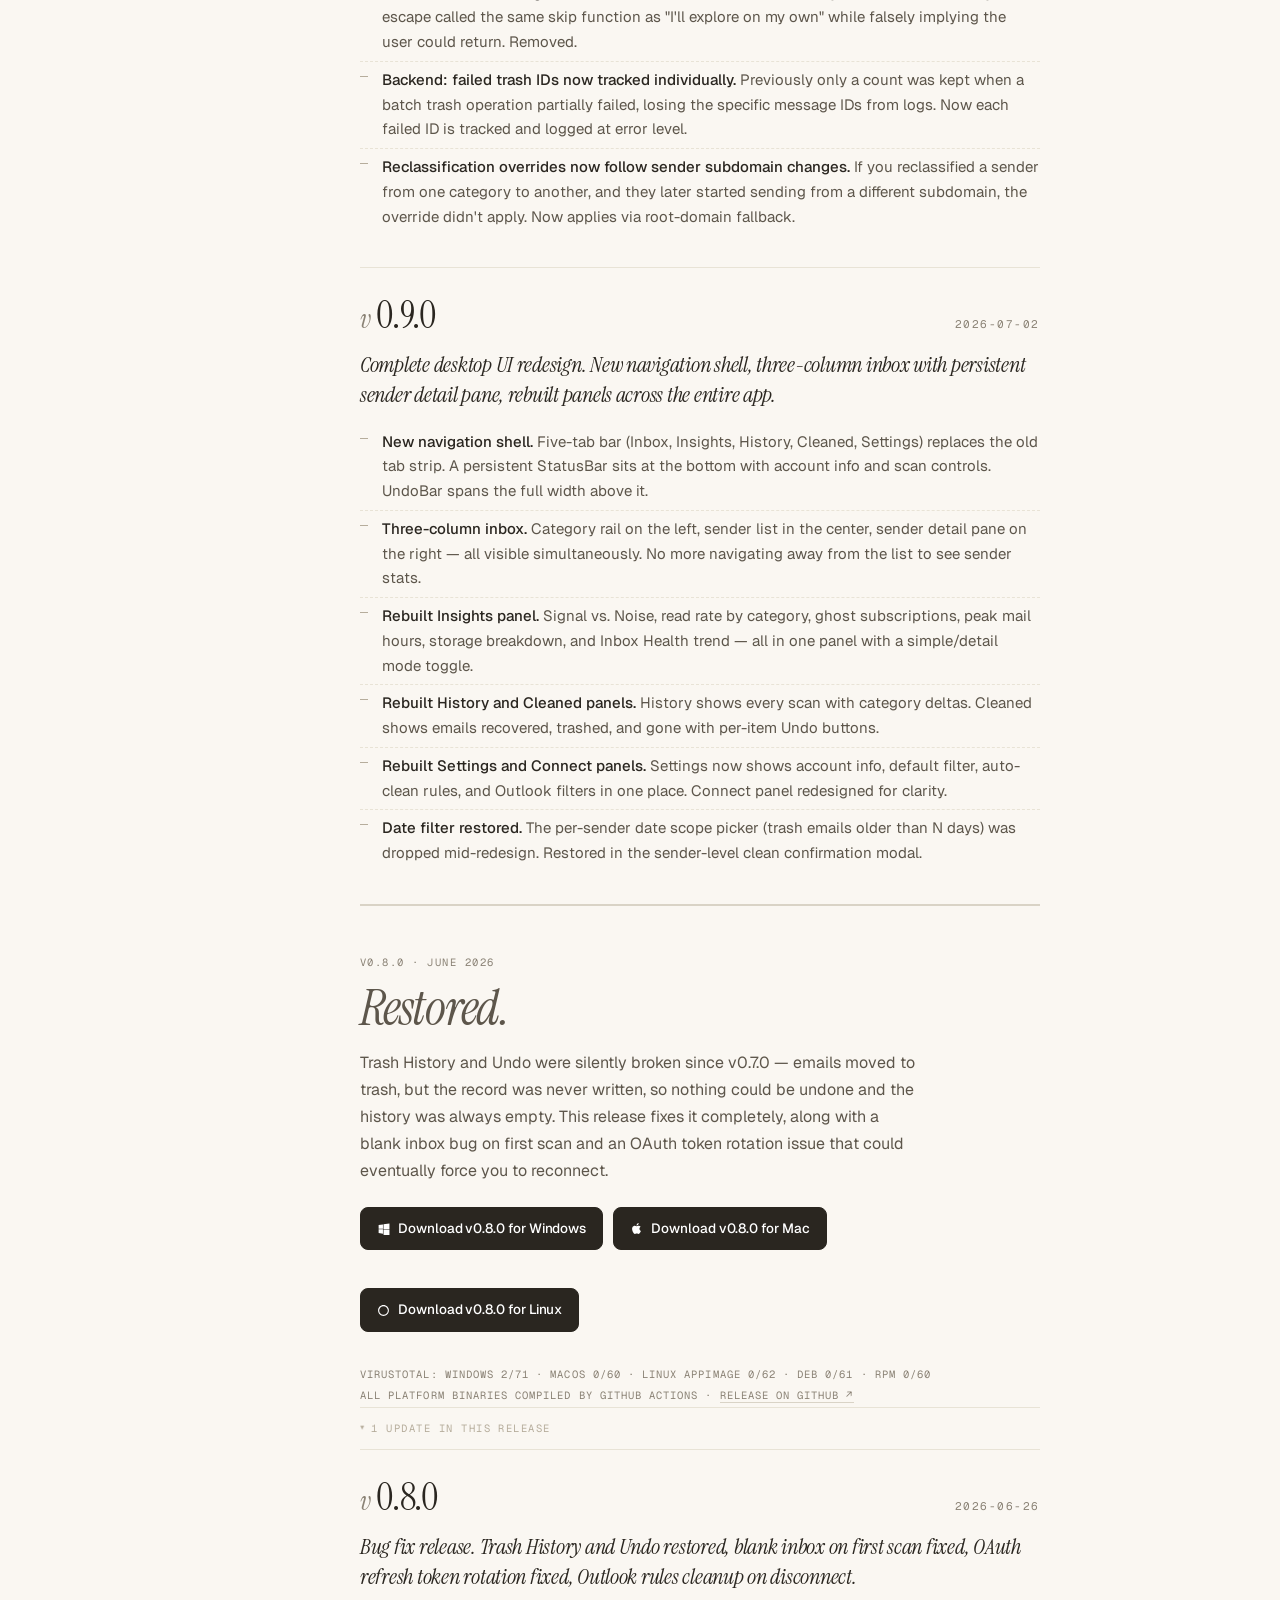
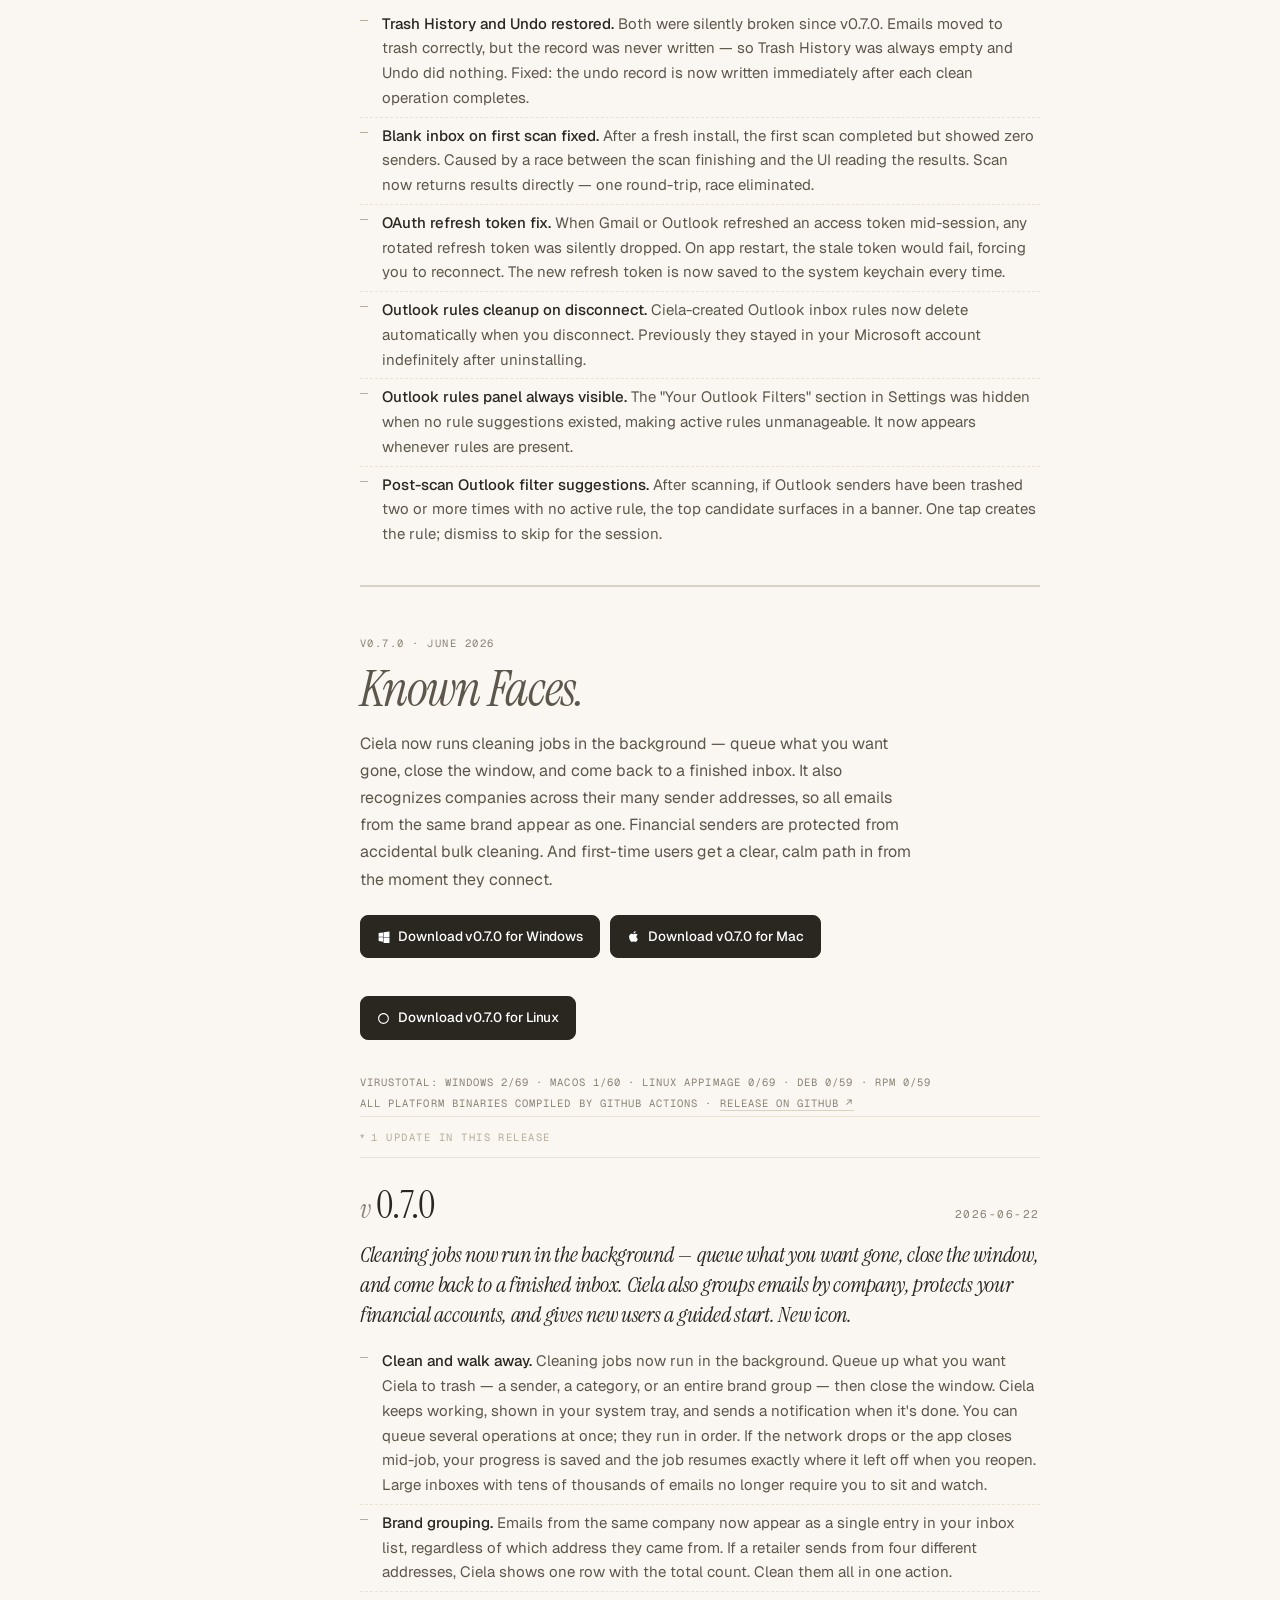
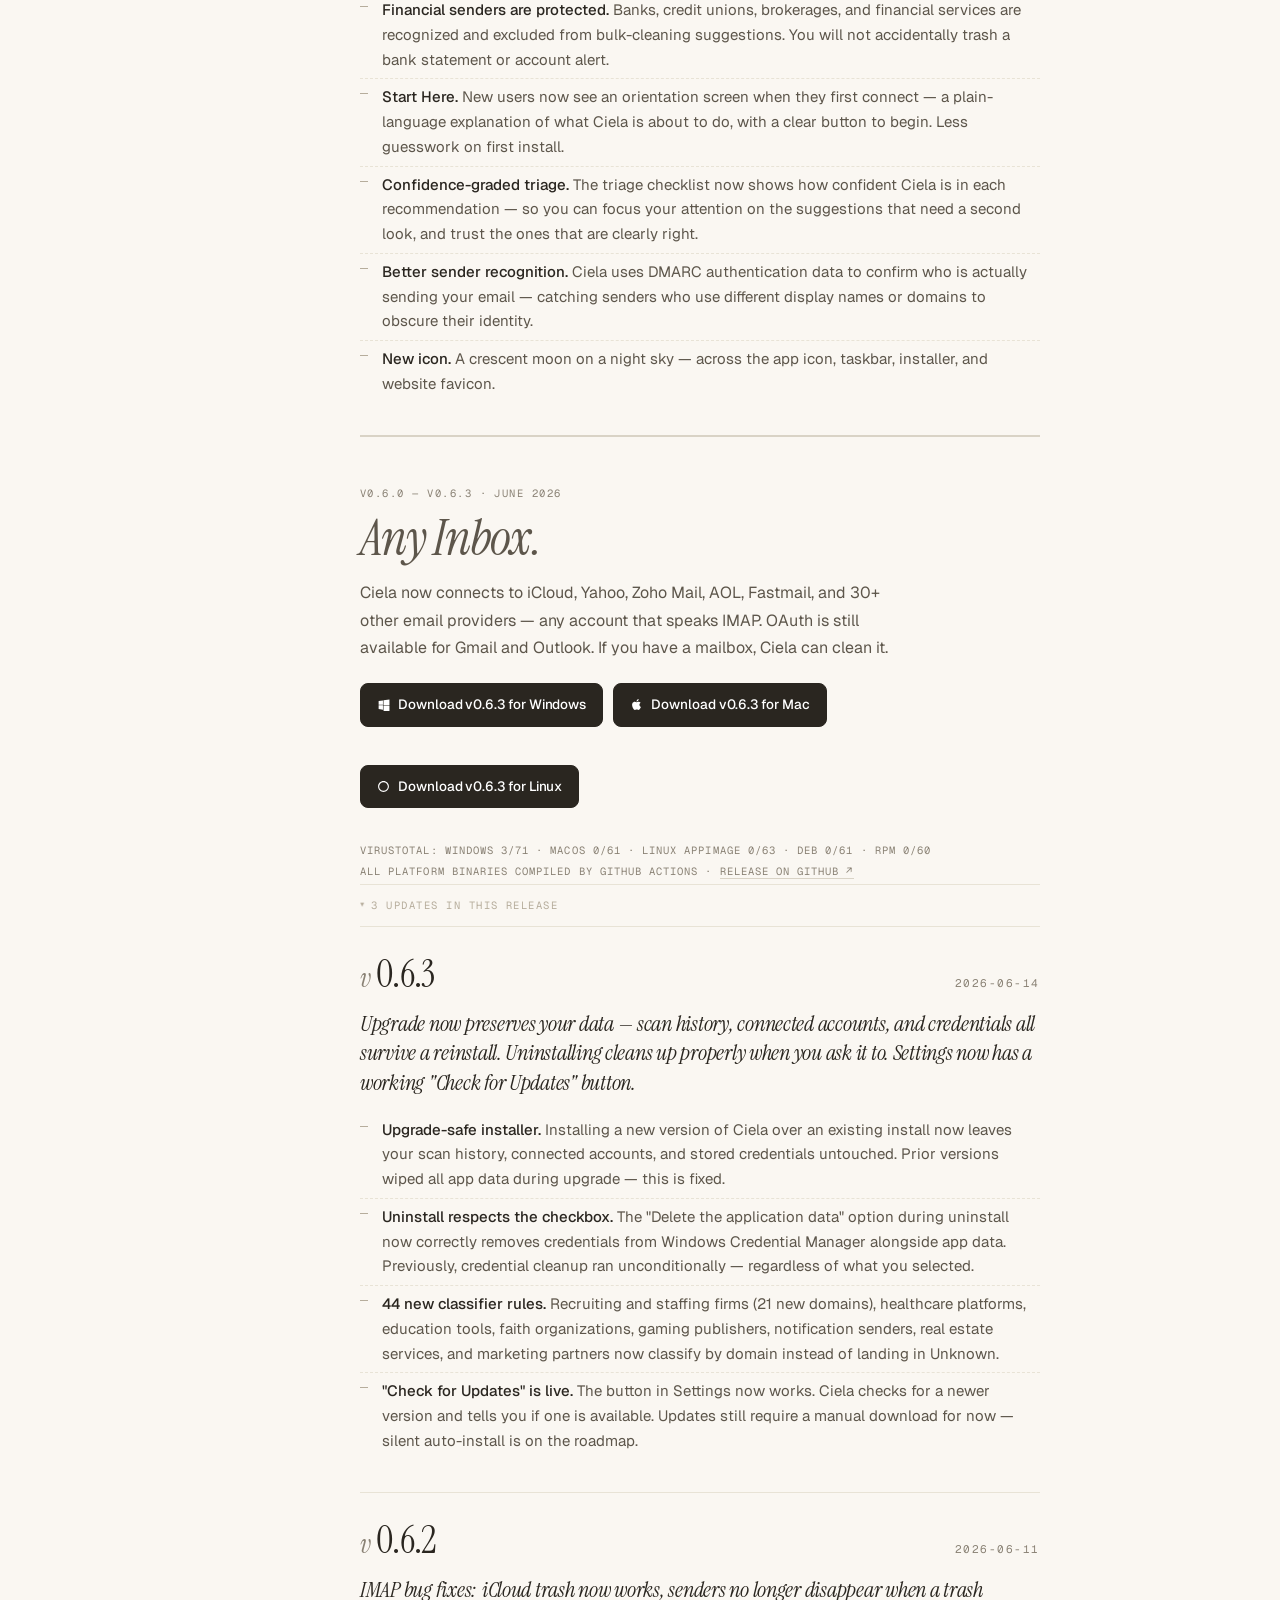
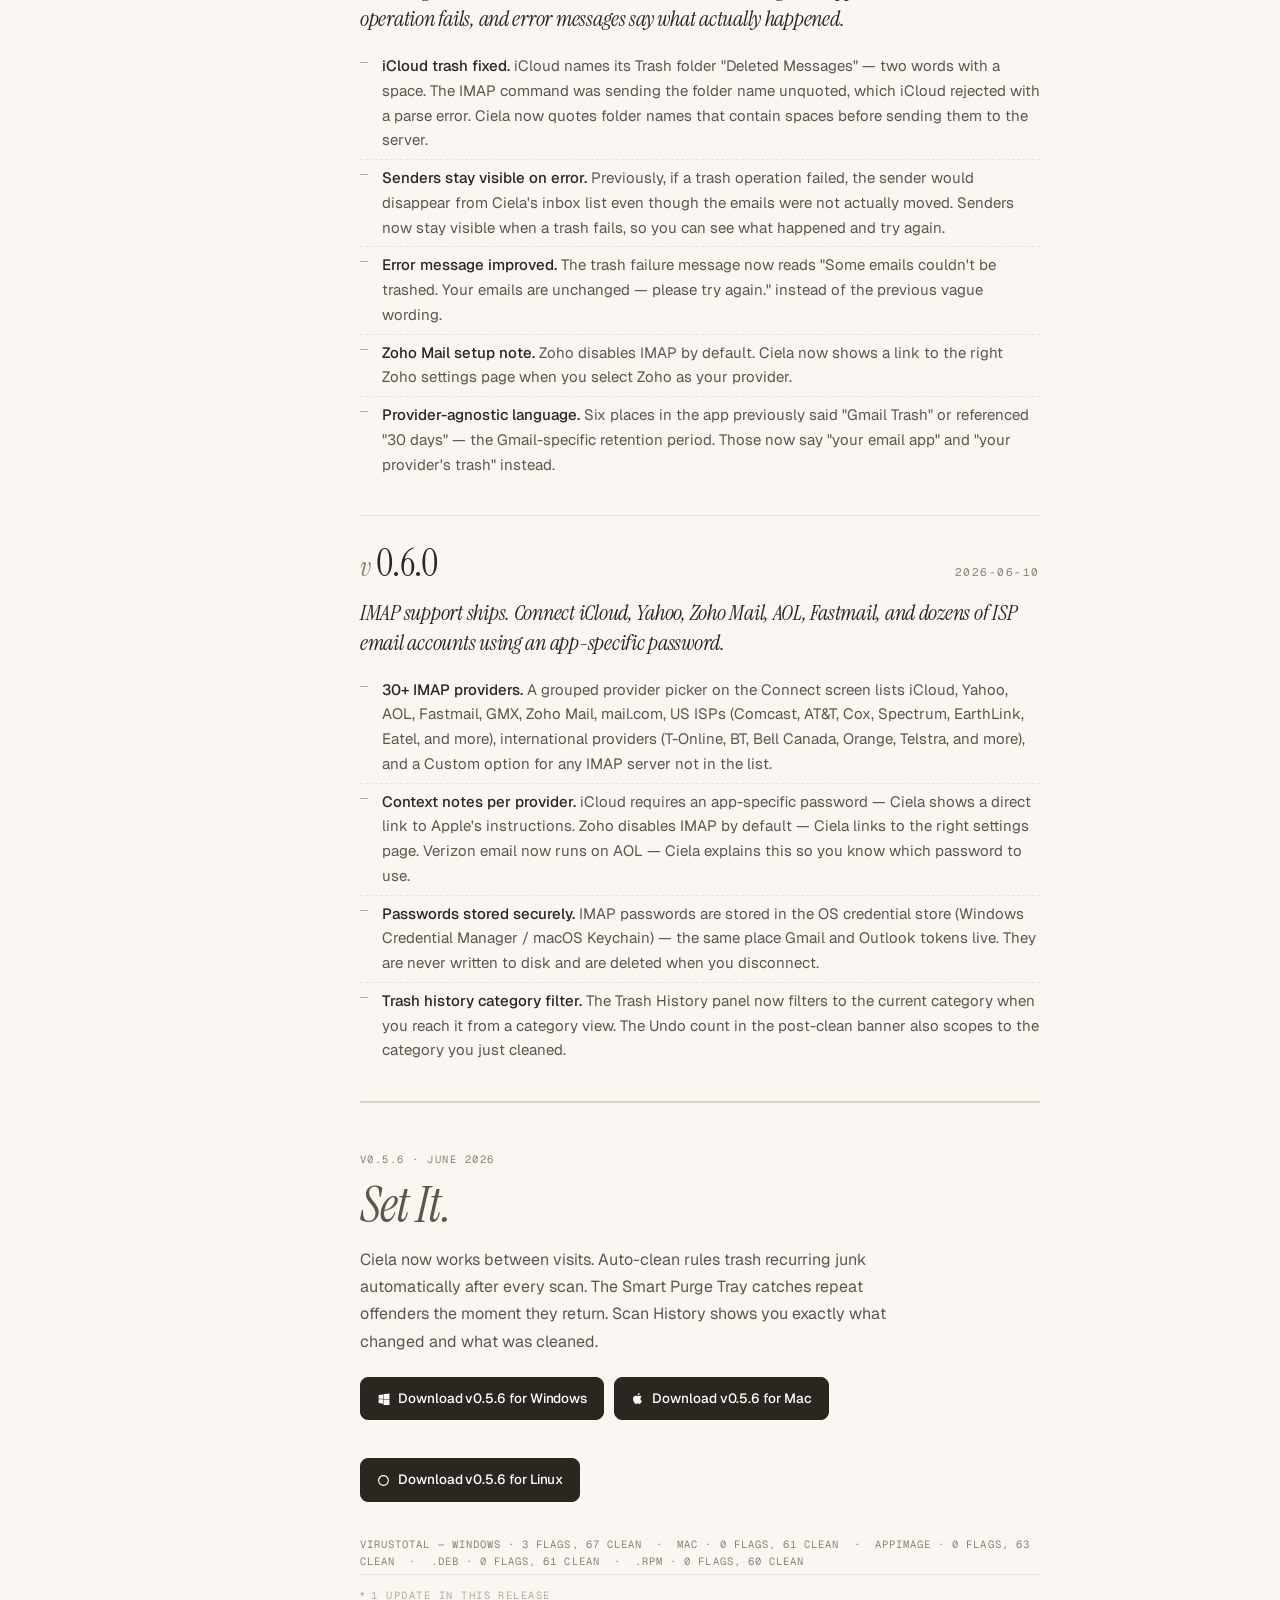
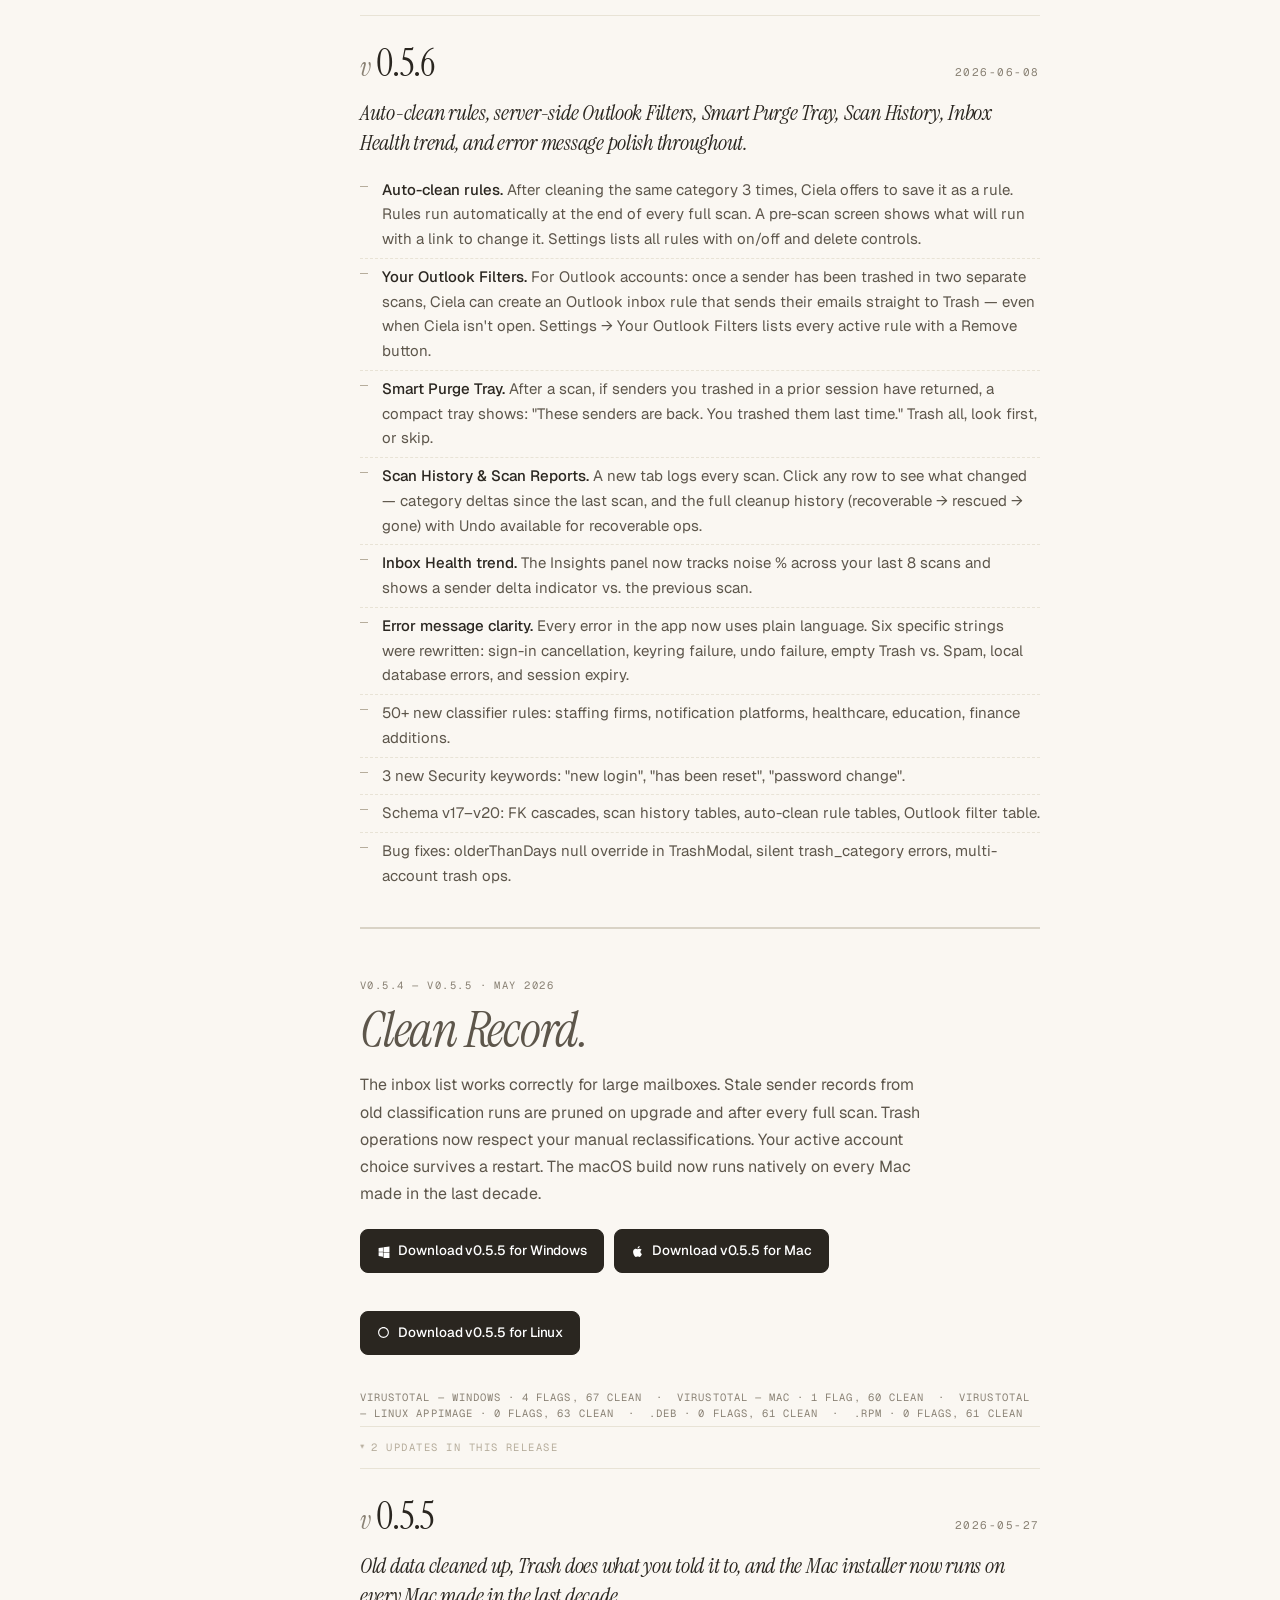
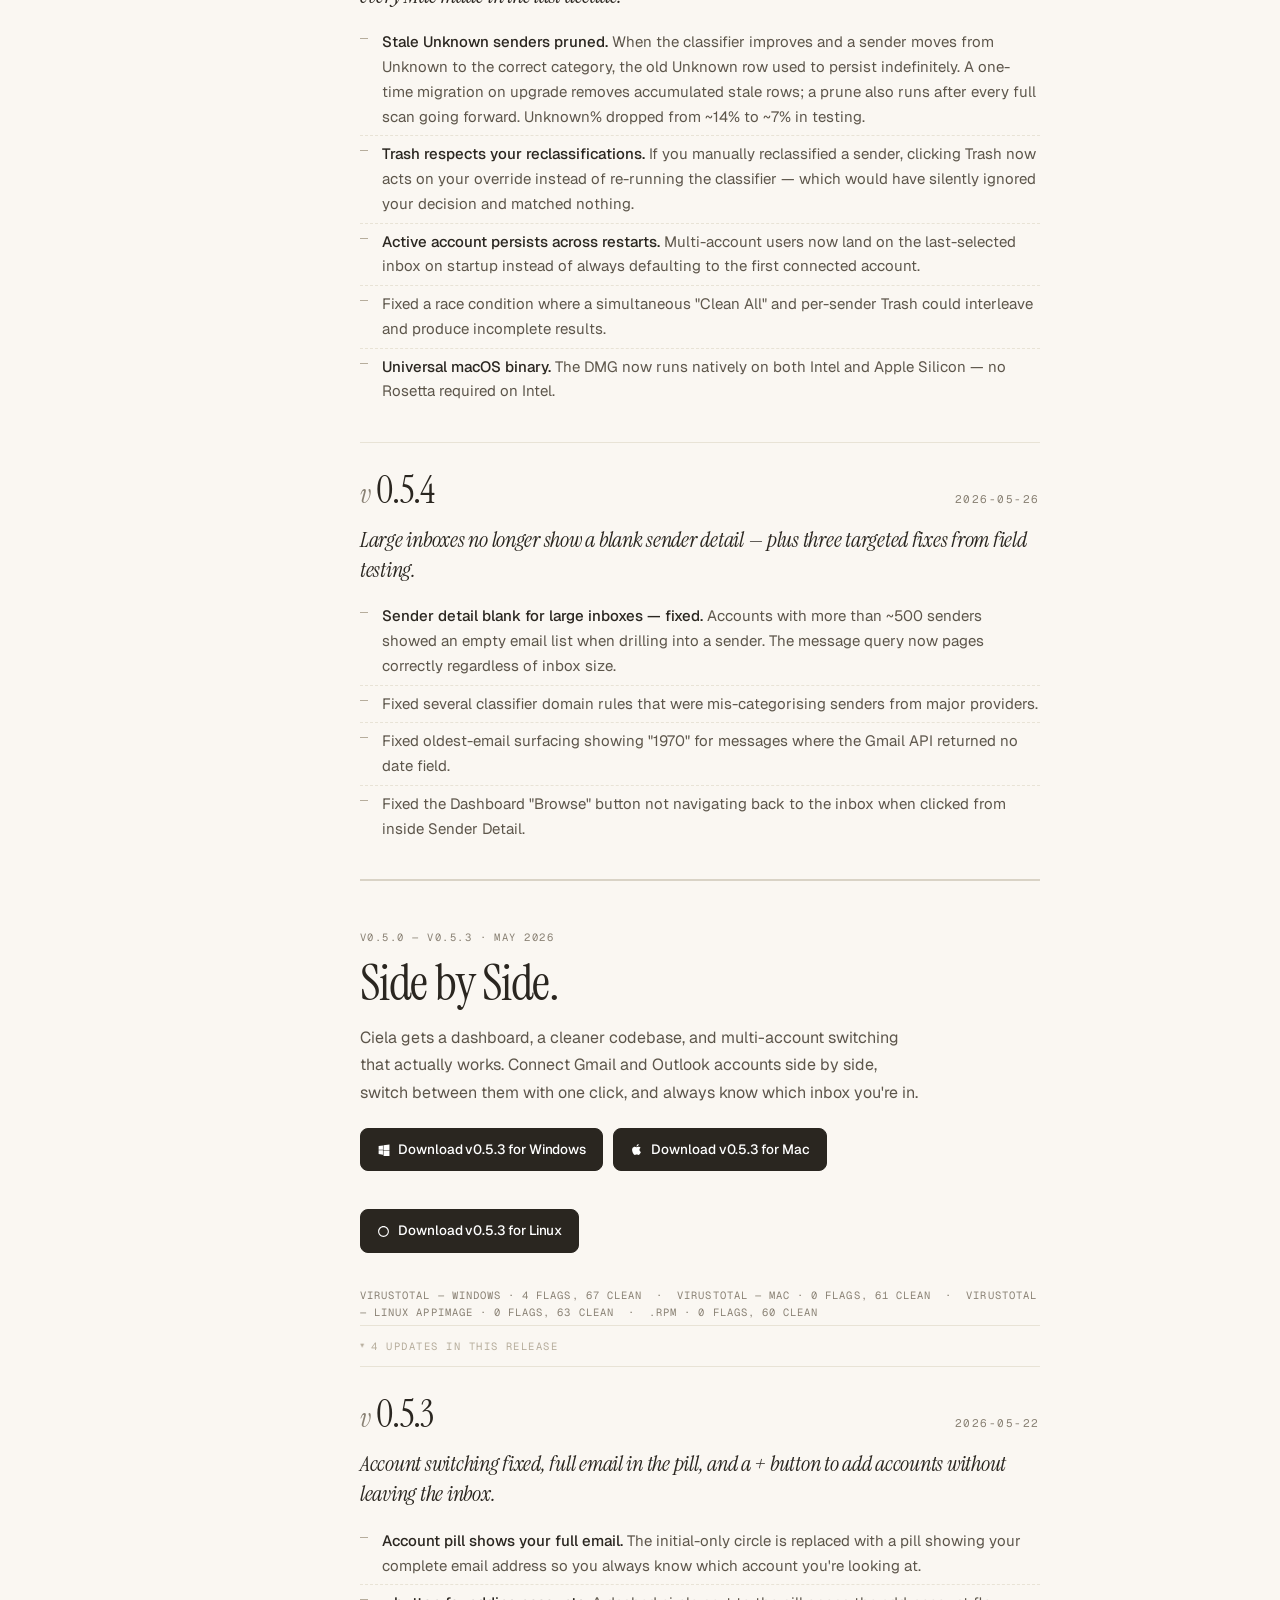
==== commit 94d41327: "release: v0.9.11 — RFC 2047 subject decoding - update.json bumped to 0.9.11 with new sigs + download" ====
--- a/Changelog.html
+++ b/Changelog.html
@@ -153,11 +153,11 @@
       A quiet record of every shipped version of Ciela, newest first, in plain language. No internal acronyms, no test counts, no celebration. Just what got better, and when.
     </p>
     <div class="meta">
-      <span>39 RELEASES</span>
-      <span>147 UPDATES</span>
-      <span>LATEST · v0.9.10 · 2026-08-02</span>
+      <span>40 RELEASES</span>
+      <span>148 UPDATES</span>
+      <span>LATEST · v0.9.11 · 2026-08-19</span>
       <span>FIRST · v0.1.0 · 2026-04-28</span>
-      <span>LAST UPDATED · AUGUST 2, 2026</span>
+      <span>LAST UPDATED · AUGUST 19, 2026</span>
     </div>
   </div>
 </header>
@@ -177,6 +177,7 @@
           <span class="toc-badge">Current</span>
         </a>
         <div class="toc-pushes">
+          <a href="#v-0-9-11"><span class="tnum">0.9.11</span><span class="tdate">Aug 19</span></a>
           <a href="#v-0-9-10"><span class="tnum">0.9.10</span><span class="tdate">Aug 2</span></a>
           <a href="#v-0-9-9"><span class="tnum">0.9.9</span><span class="tdate">Jul 25</span></a>
           <a href="#v-0-9-8"><span class="tnum">0.9.8</span><span class="tdate">Jul 24</span></a>
@@ -412,32 +413,43 @@
       <section class="release" id="rel-rebuilt">
         <div class="rel-eyebrow">
           <span class="rel-badge">Current Release</span>
-          <span>v0.9.0 – v0.9.10 · July–Aug 2026</span>
+          <span>v0.9.0 – v0.9.11 · July–Aug 2026</span>
         </div>
         <h2 class="rel-title"><em>Rebuilt.</em></h2>
-        <p class="rel-lede">The entire desktop UI was redesigned from scratch — new navigation shell, rebuilt Insights, History, Cleaned, Settings, and Connect panels. Follow-on releases rerouted Gmail through IMAP, restored the 2-column inbox layout, added retroactive re-classification so Unknown senders resolve automatically on every scan, sharpened the classifier across nine categories, made the Outlook sign-in recovery buttons actually work, hardened the classifier engine with RFC 3834/2369 header detection and a full correctness pass, fixed three production IMAP bugs found in first real-world testing, fixed a provider-specific banner being shown to the wrong users and added a single-instance guard, fixed a Smart Purge Tray loop that caused the same senders to reappear after every rescan, and in v0.9.10 fixed the underlying root cause — Ciela's local caches now shrink when mail is trashed.</p>
+        <p class="rel-lede">The entire desktop UI was redesigned from scratch — new navigation shell, rebuilt Insights, History, Cleaned, Settings, and Connect panels. Follow-on releases rerouted Gmail through IMAP, restored the 2-column inbox layout, added retroactive re-classification so Unknown senders resolve automatically on every scan, sharpened the classifier across nine categories, made the Outlook sign-in recovery buttons actually work, hardened the classifier engine with RFC 3834/2369 header detection and a full correctness pass, fixed three production IMAP bugs found in first real-world testing, fixed a provider-specific banner being shown to the wrong users and added a single-instance guard, fixed a Smart Purge Tray loop that caused the same senders to reappear after every rescan, in v0.9.10 fixed the underlying root cause — Ciela's local caches now shrink when mail is trashed — and in v0.9.11 fixed RFC 2047 encoded email subjects displaying as raw strings and causing misclassification.</p>
         <div class="rel-download-row">
-          <a class="btn dark rel-download" href="https://github.com/ciela-app/ciela-app.github.io/releases/download/v0.9.10/Ciela_0.9.10_x64-setup.exe">
+          <a class="btn dark rel-download" href="https://github.com/ciela-app/ciela-app.github.io/releases/download/v0.9.11/Ciela_0.9.11_x64-setup.exe">
             <svg width="13" height="13" viewBox="0 0 24 24" fill="currentColor"><path d="M3 5.5l8-1.1v8.1H3zm0 8h8v8.1l-8-1.1zm9-9.2l11-1.6v10.8H12zm0 10.2h11v10.8l-11-1.6z"/></svg>
-            Download v0.9.10 for Windows
-          </a>
-          <a class="btn dark rel-download" href="https://github.com/ciela-app/ciela-app.github.io/releases/download/v0.9.10/Ciela_0.9.10_universal.dmg">
+            Download v0.9.11 for Windows
+          </a>
+          <a class="btn dark rel-download" href="https://github.com/ciela-app/ciela-app.github.io/releases/download/v0.9.11/Ciela_0.9.11_universal.dmg">
             <svg width="13" height="13" viewBox="0 0 24 24" fill="currentColor"><path d="M18.71 19.5c-.83 1.24-1.71 2.45-3.05 2.47-1.34.03-1.77-.79-3.29-.79-1.53 0-2 .77-3.27.82-1.31.05-2.3-1.32-3.14-2.53C4.25 17 2.94 12.45 4.7 9.39c.87-1.52 2.43-2.48 4.12-2.51 1.28-.02 2.5.87 3.29.87.78 0 2.26-1.07 3.8-.91.65.03 2.47.26 3.64 1.98-.09.06-2.17 1.28-2.15 3.81.03 3.02 2.65 4.03 2.68 4.04-.03.07-.42 1.44-1.38 2.83M13 3.5c.73-.83 1.94-1.46 2.94-1.5.13 1.17-.34 2.35-1.04 3.19-.69.85-1.83 1.51-2.95 1.42-.15-1.15.41-2.35 1.05-3.11z"/></svg>
-            Download v0.9.10 for Mac
-          </a>
-          <a class="btn dark rel-download" href="https://github.com/ciela-app/ciela-app.github.io/releases/download/v0.9.10/Ciela_0.9.10_amd64.AppImage">
+            Download v0.9.11 for Mac
+          </a>
+          <a class="btn dark rel-download" href="https://github.com/ciela-app/ciela-app.github.io/releases/download/v0.9.11/Ciela_0.9.11_amd64.AppImage">
             <svg width="13" height="13" viewBox="0 0 24 24" fill="currentColor"><path d="M12 2C6.48 2 2 6.48 2 12s4.48 10 10 10 10-4.48 10-10S17.52 2 12 2zm0 18c-4.41 0-8-3.59-8-8s3.59-8 8-8 8 3.59 8 8-3.59 8-8 8z"/></svg>
-            Download v0.9.10 for Linux
-          </a>
-        </div>
-        <div class="micro">VirusTotal v0.9.10: <a href="https://www.virustotal.com/gui/file/418d3d4da897ba848e1b996be8b280d4cf8519e6d5755ea2103b64ec31c0f08c?nocache=1" target="_blank" rel="noopener">Windows 4/72</a> · <a href="https://www.virustotal.com/gui/file/4724facf23fa5a1836be1ce0558c7d383822797292b1606591e25819d35a9ea4?nocache=1" target="_blank" rel="noopener">macOS 0/61</a> · <a href="https://www.virustotal.com/gui/file/5cf4f014840e32de41c47c5c3079aecd7a6d7a019f0f441fad93251e29ddc923?nocache=1" target="_blank" rel="noopener">Linux AppImage 0/62</a> · <a href="https://www.virustotal.com/gui/file/e68b1b16033bebdb0b3a8579238e77bd530160f43d77b567b917354de1340206?nocache=1" target="_blank" rel="noopener">deb 0/60</a> · <a href="https://www.virustotal.com/gui/file/931d46cb158a5c84c5075542862aa15c12ee51e397985593d0b7ffa38772ce48?nocache=1" target="_blank" rel="noopener">rpm 0/60</a> · <a href="https://github.com/ciela-app/ciela-app.github.io/releases/tag/v0.9.10" target="_blank" rel="noopener" style="color:var(--ink-3);border-bottom:1px solid var(--rule);">Release on GitHub ↗</a></div>
+            Download v0.9.11 for Linux
+          </a>
+        </div>
+        <div class="micro">VirusTotal v0.9.11: <a href="https://www.virustotal.com/gui/file/246419c490d94aad178780153704e9164ac7cd3090c54634d95a4ca801adc4f3" target="_blank" rel="noopener">Windows 4/70</a> · <a href="https://www.virustotal.com/gui/file/44f884f036f6541f323b76753b3c85493f808a1a642c80c9ac1f1d99c7b410c2" target="_blank" rel="noopener">macOS 0/61</a> · <a href="https://www.virustotal.com/gui/file/26832209196ac7698c62c2472674d28e91d9d7da6ce15d400aa61b036f437598" target="_blank" rel="noopener">Linux AppImage 0/62</a> · <a href="https://www.virustotal.com/gui/file/6de951ed83c96fefe13a60b365b72bcac6a7d09079e1e254d43ecd14cc12e3cc" target="_blank" rel="noopener">deb 0/61</a> · <a href="https://www.virustotal.com/gui/file/d9c63fe873bcd5e7b057887f9e1f0ee10f69f74abe37692a002968a1282cb49e" target="_blank" rel="noopener">rpm 0/60</a> · <a href="https://github.com/ciela-app/ciela-app.github.io/releases/tag/v0.9.11" target="_blank" rel="noopener" style="color:var(--ink-3);border-bottom:1px solid var(--rule);">Release on GitHub ↗</a></div>
+        <div class="micro" style="margin-top:2px;opacity:.6;">v0.9.10: <a href="https://www.virustotal.com/gui/file/418d3d4da897ba848e1b996be8b280d4cf8519e6d5755ea2103b64ec31c0f08c?nocache=1" target="_blank" rel="noopener">Windows 4/72</a> · <a href="https://www.virustotal.com/gui/file/4724facf23fa5a1836be1ce0558c7d383822797292b1606591e25819d35a9ea4?nocache=1" target="_blank" rel="noopener">macOS 0/61</a> · <a href="https://www.virustotal.com/gui/file/5cf4f014840e32de41c47c5c3079aecd7a6d7a019f0f441fad93251e29ddc923?nocache=1" target="_blank" rel="noopener">Linux AppImage 0/62</a> · <a href="https://www.virustotal.com/gui/file/e68b1b16033bebdb0b3a8579238e77bd530160f43d77b567b917354de1340206?nocache=1" target="_blank" rel="noopener">deb 0/60</a> · <a href="https://www.virustotal.com/gui/file/931d46cb158a5c84c5075542862aa15c12ee51e397985593d0b7ffa38772ce48?nocache=1" target="_blank" rel="noopener">rpm 0/60</a></div>
         <div class="micro" style="margin-top:2px;opacity:.6;">v0.9.9: <a href="https://www.virustotal.com/gui/file/7114ecdcbf3abdb4963bc0b12e28759f3496a01f3e3d809d3a69b022e03bdc9d?nocache=1" target="_blank" rel="noopener">Windows 2/70</a> · <a href="https://www.virustotal.com/gui/file/461d0b81ddc6fb666fb1ad7b13af0f1787b1abcd367f590b7a98b40fd6623be1?nocache=1" target="_blank" rel="noopener">macOS 1/61</a> · <a href="https://www.virustotal.com/gui/file/18bb511e7db35f3a85e6bdc38db3ffe251429877ec0a4da52cf756ceaade10ac?nocache=1" target="_blank" rel="noopener">Linux AppImage 0/62</a> · <a href="https://www.virustotal.com/gui/file/ac11db0a9b73ed5bb91857aa8b419479490848f650d7dd8e62f628633c1a2415?nocache=1" target="_blank" rel="noopener">deb 0/60</a> · <a href="https://www.virustotal.com/gui/file/cc6a5d07a89908d5377aaa0d96474d58fe15f03ba6487fb5dfcb2487fa013f55?nocache=1" target="_blank" rel="noopener">rpm 0/61</a></div>
-        <div class="micro" style="margin-top:2px;opacity:.6;">v0.9.8: <a href="https://www.virustotal.com/gui/file/1c901f72d65179078f2f97eb158fbd277cdc0508396b802d53c3a824f4a9b2f3" target="_blank" rel="noopener">Windows 4/68</a> · <a href="https://www.virustotal.com/gui/file/c3a6ab49ed3e567e605f029e3176086b7f2fb8d483aef940bc910147552ac14f" target="_blank" rel="noopener">macOS 1/59</a> · <a href="https://www.virustotal.com/gui/file/83571ec46fc04d7888566917b321914692d487511634f62b0234ed03057a4b1c" target="_blank" rel="noopener">Linux AppImage 0/62</a> · <a href="https://www.virustotal.com/gui/file/54aaef014ee45f2947ddcfb710f50cf7503644fd17467b7bedfe39fc1b656573" target="_blank" rel="noopener">deb 0/61</a> · <a href="https://www.virustotal.com/gui/file/f590d610eb9edf1ff9546b9307110d8f12dc43496741750e555e1e994e690801" target="_blank" rel="noopener">rpm 0/60</a></div>
         <div class="micro" style="margin-top:4px;">All platform binaries compiled by GitHub Actions</div>
 
         <details class="sub-releases" open>
-          <summary>10 updates in this release</summary>
+          <summary>11 updates in this release</summary>
           <div class="sub-stream">
+
+            <article class="version" id="v-0-9-11">
+              <header class="ver-head">
+                <h2><span class="vnum">0.9.11</span></h2>
+                <span class="vdate">2026-08-19</span>
+              </header>
+              <p class="summary">Email subjects that arrived as encoded strings now display correctly — and classify correctly.</p>
+              <ul class="notes">
+                <li><strong>RFC 2047 subject decoding.</strong> Subjects displaying as raw encoded strings (e.g. <code>=?UTF-8?Q?New_Reward_Alert?=</code>) now decode correctly across Gmail and IMAP accounts. Root cause: the Gmail API returns raw header values verbatim, and IMAP envelope fields are never pre-decoded. Beyond display, encoded subjects also broke keyword classification — a security email with an encoded subject would classify as Unknown because the classifier never saw the decoded text. Fixed by adding a <code>normalize_message_headers</code> pass at the top of the scan pipeline, before classification and before storage. IMAP envelope From display names are also decoded. Outlook is unaffected — the Graph API pre-decodes headers. Existing garbled subjects clear on next rescan.</li>
+              </ul>
+            </article>
 
             <article class="version" id="v-0-9-10">
               <header class="ver-head">
